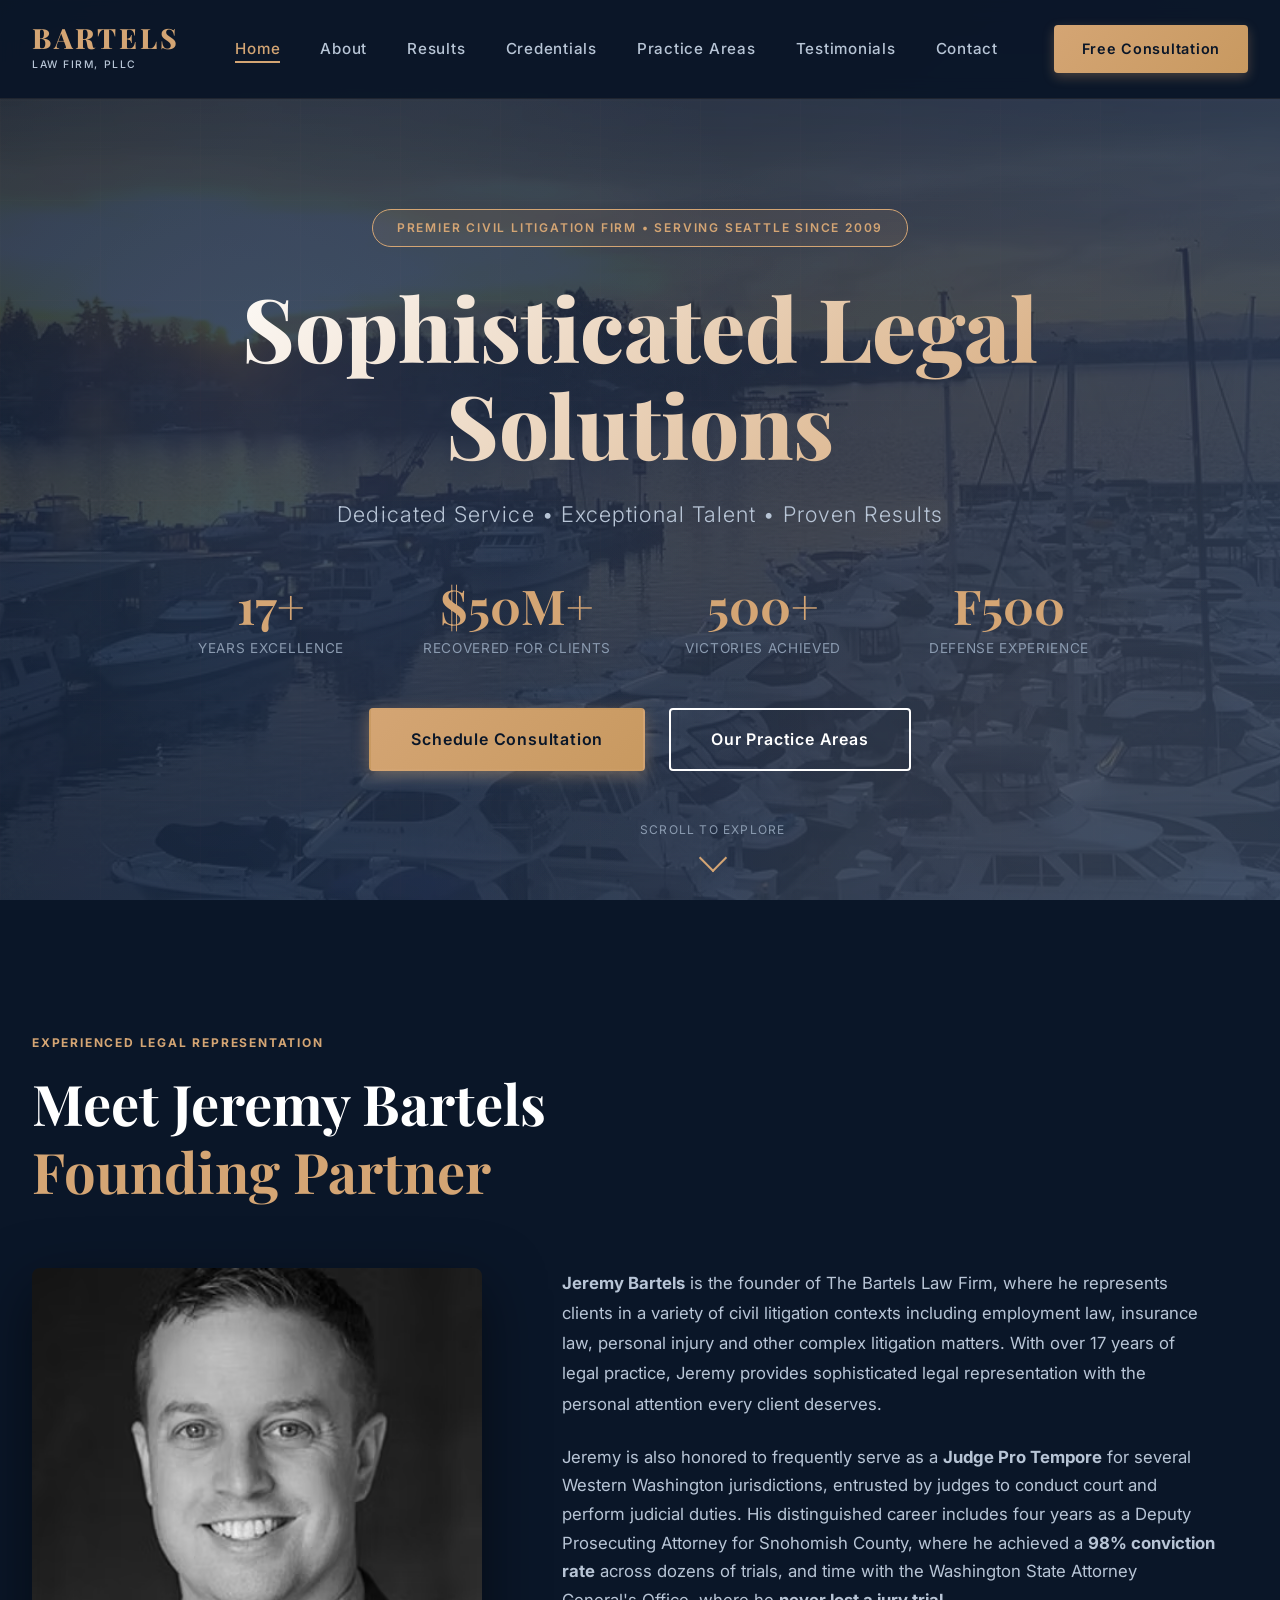
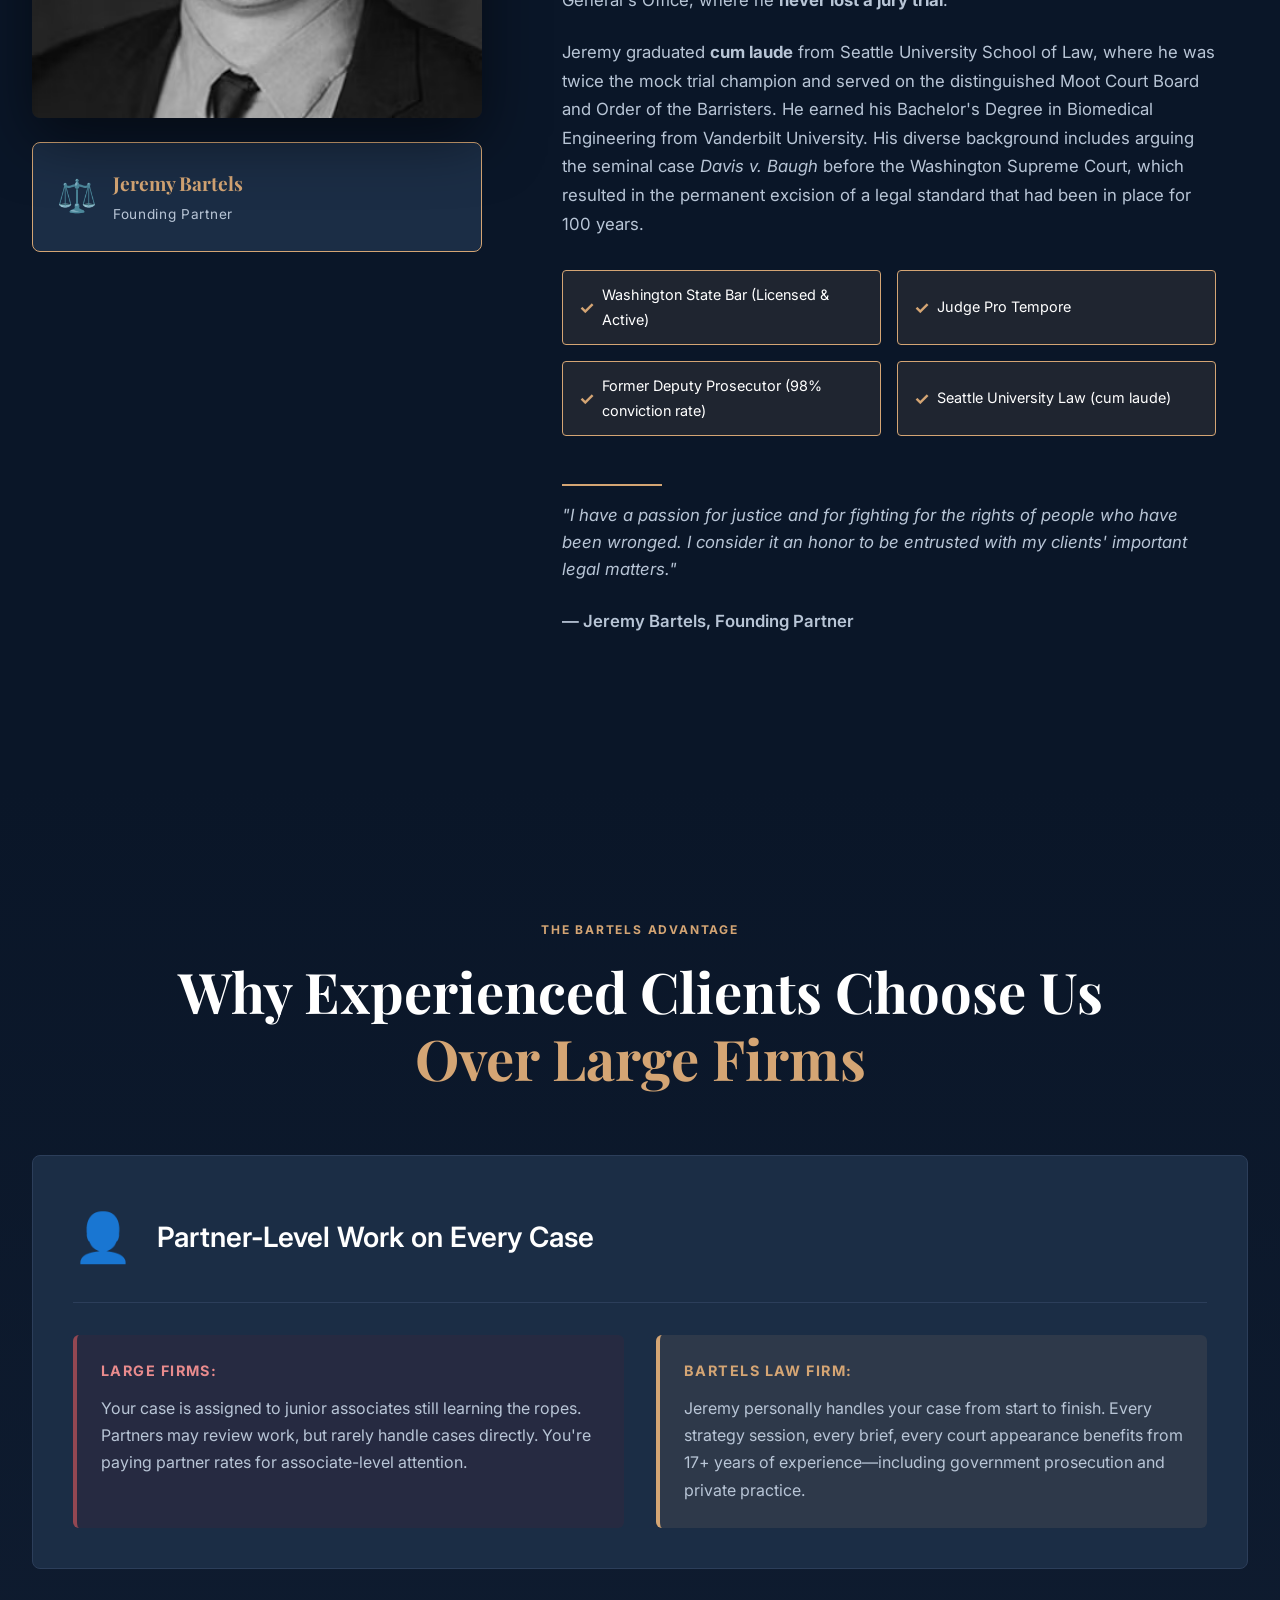
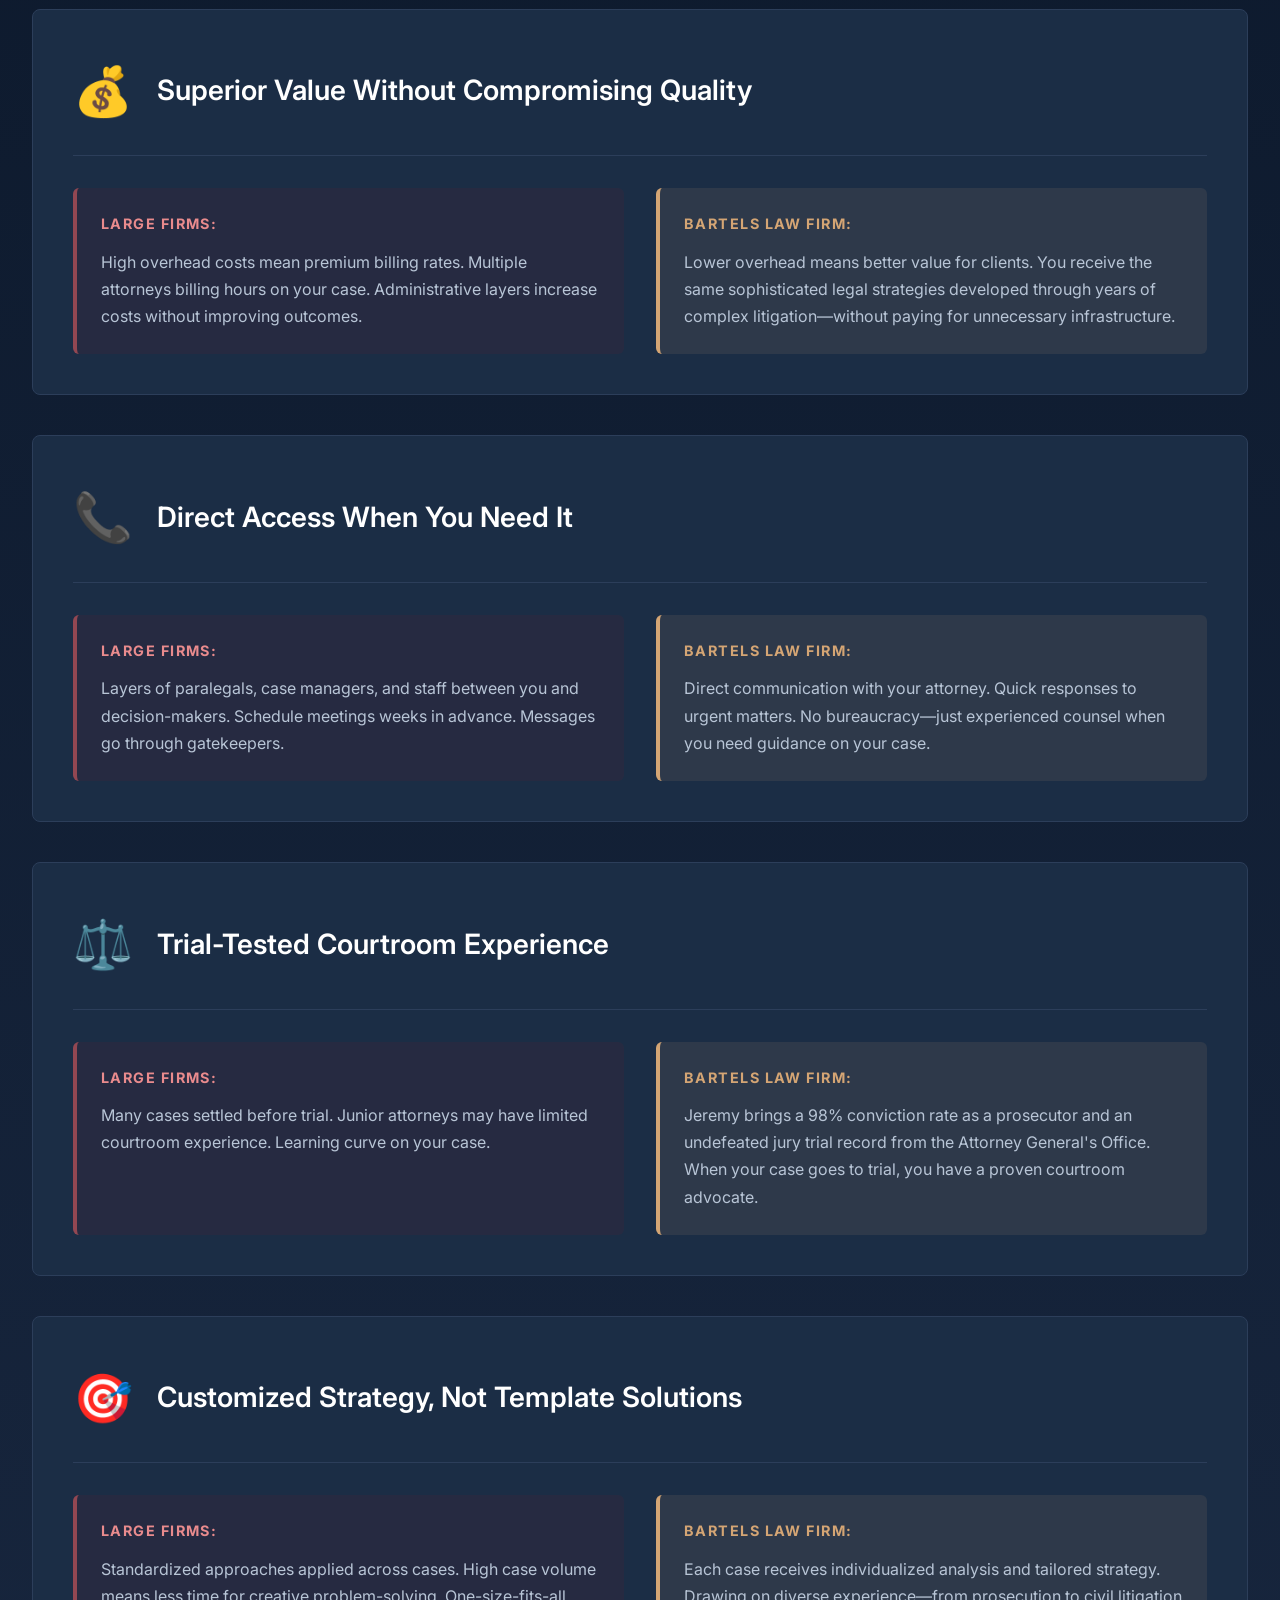
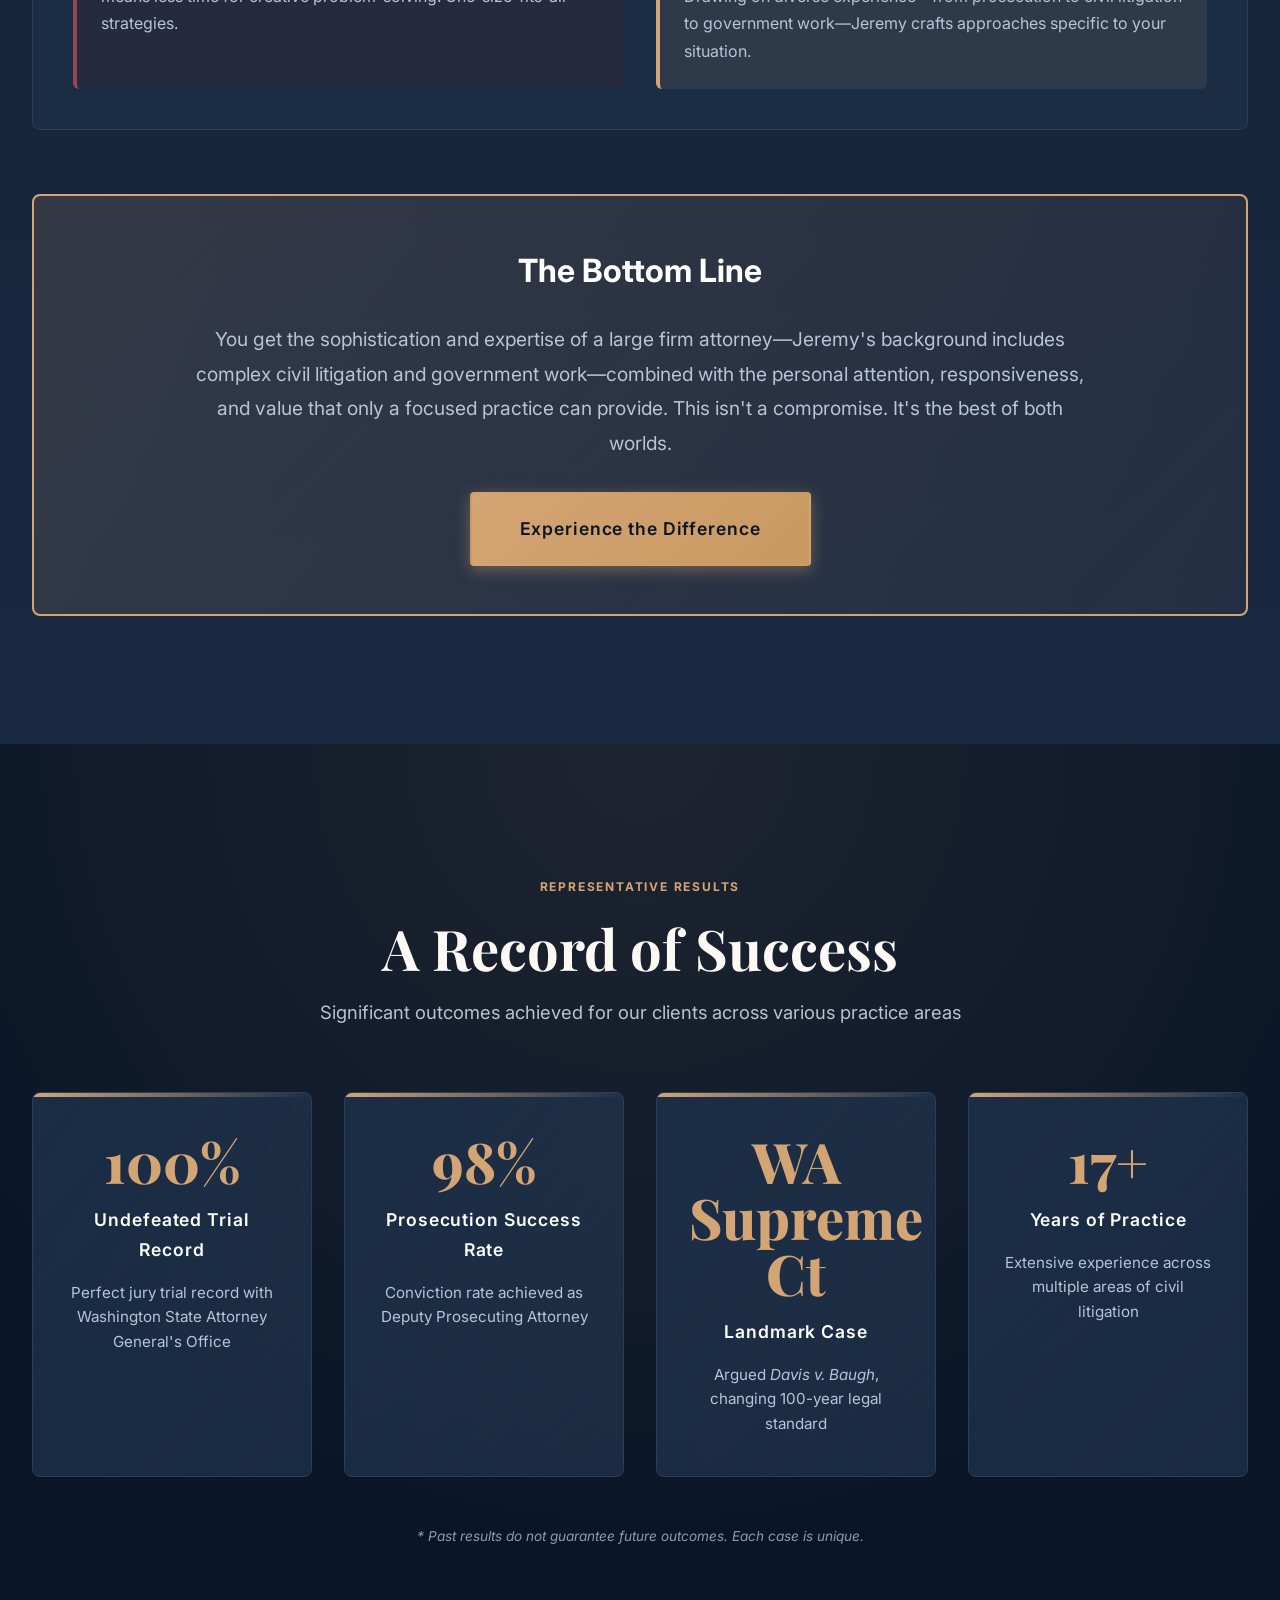
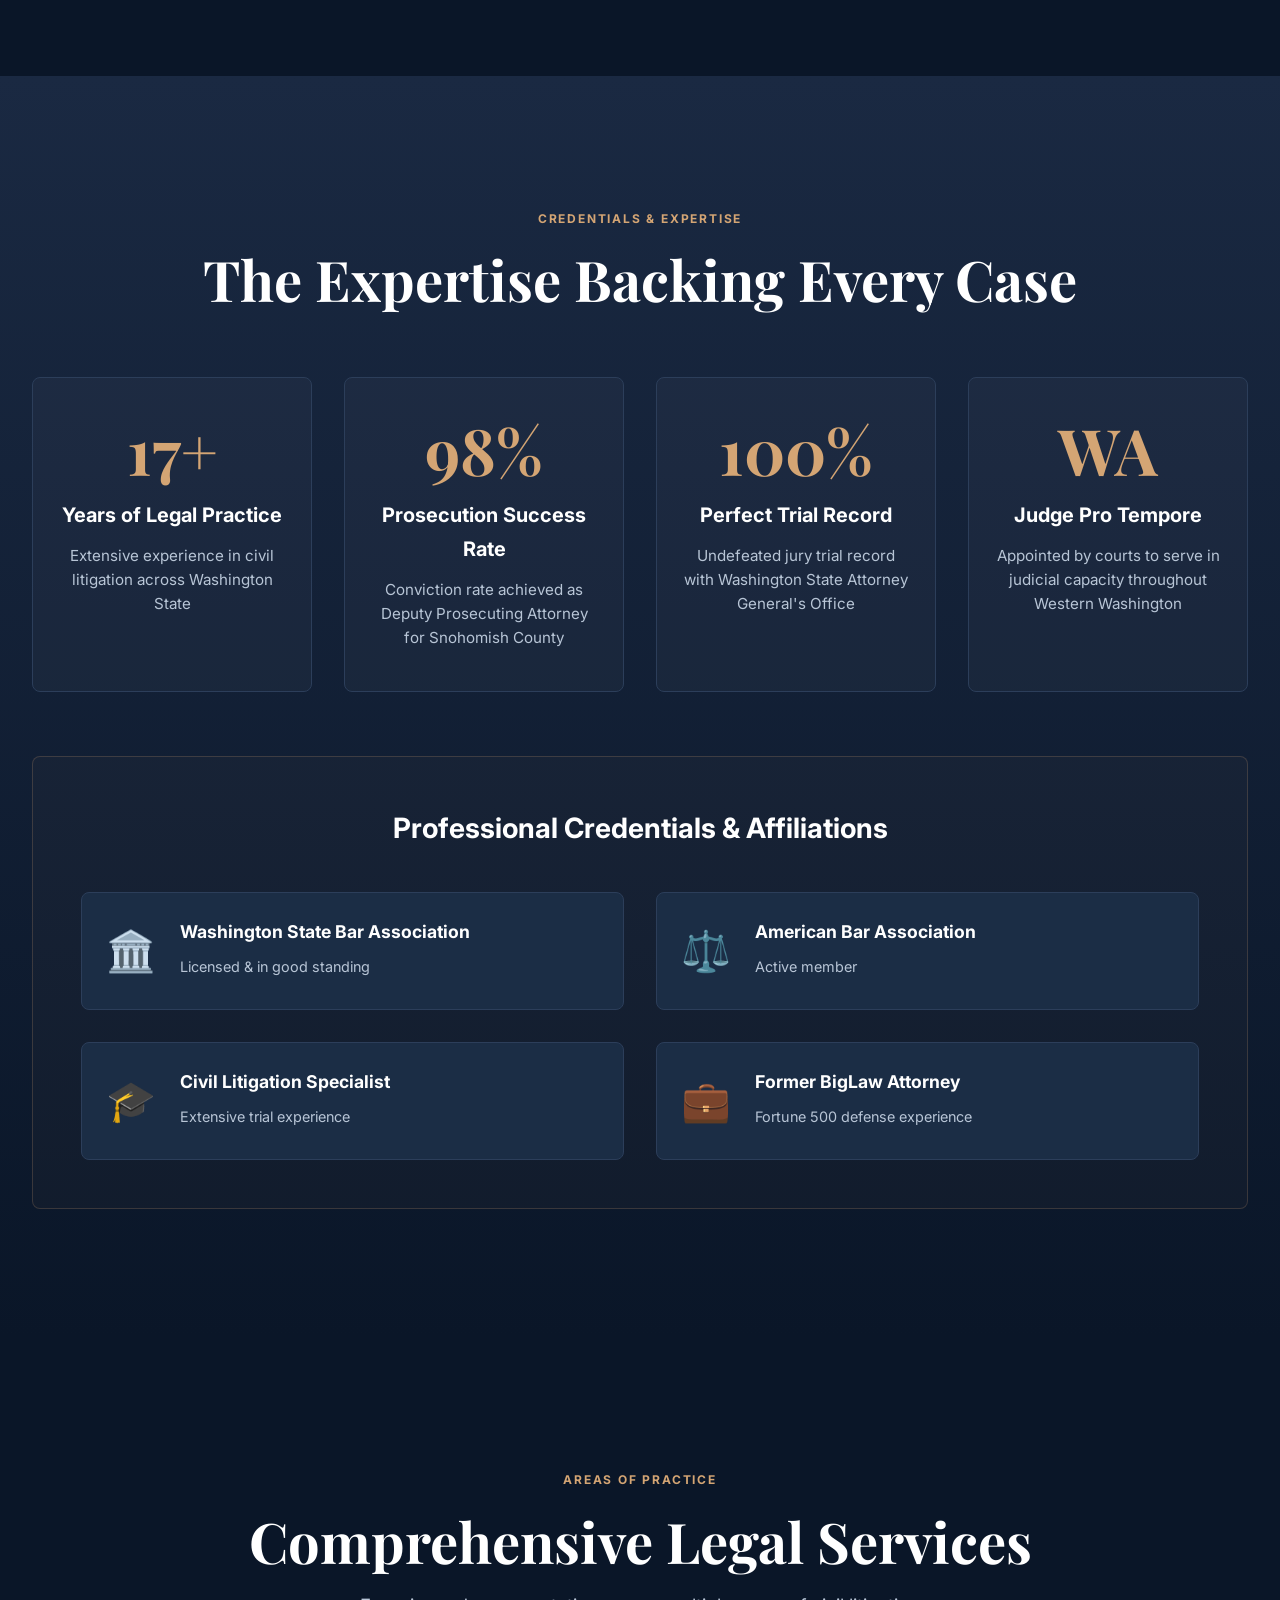
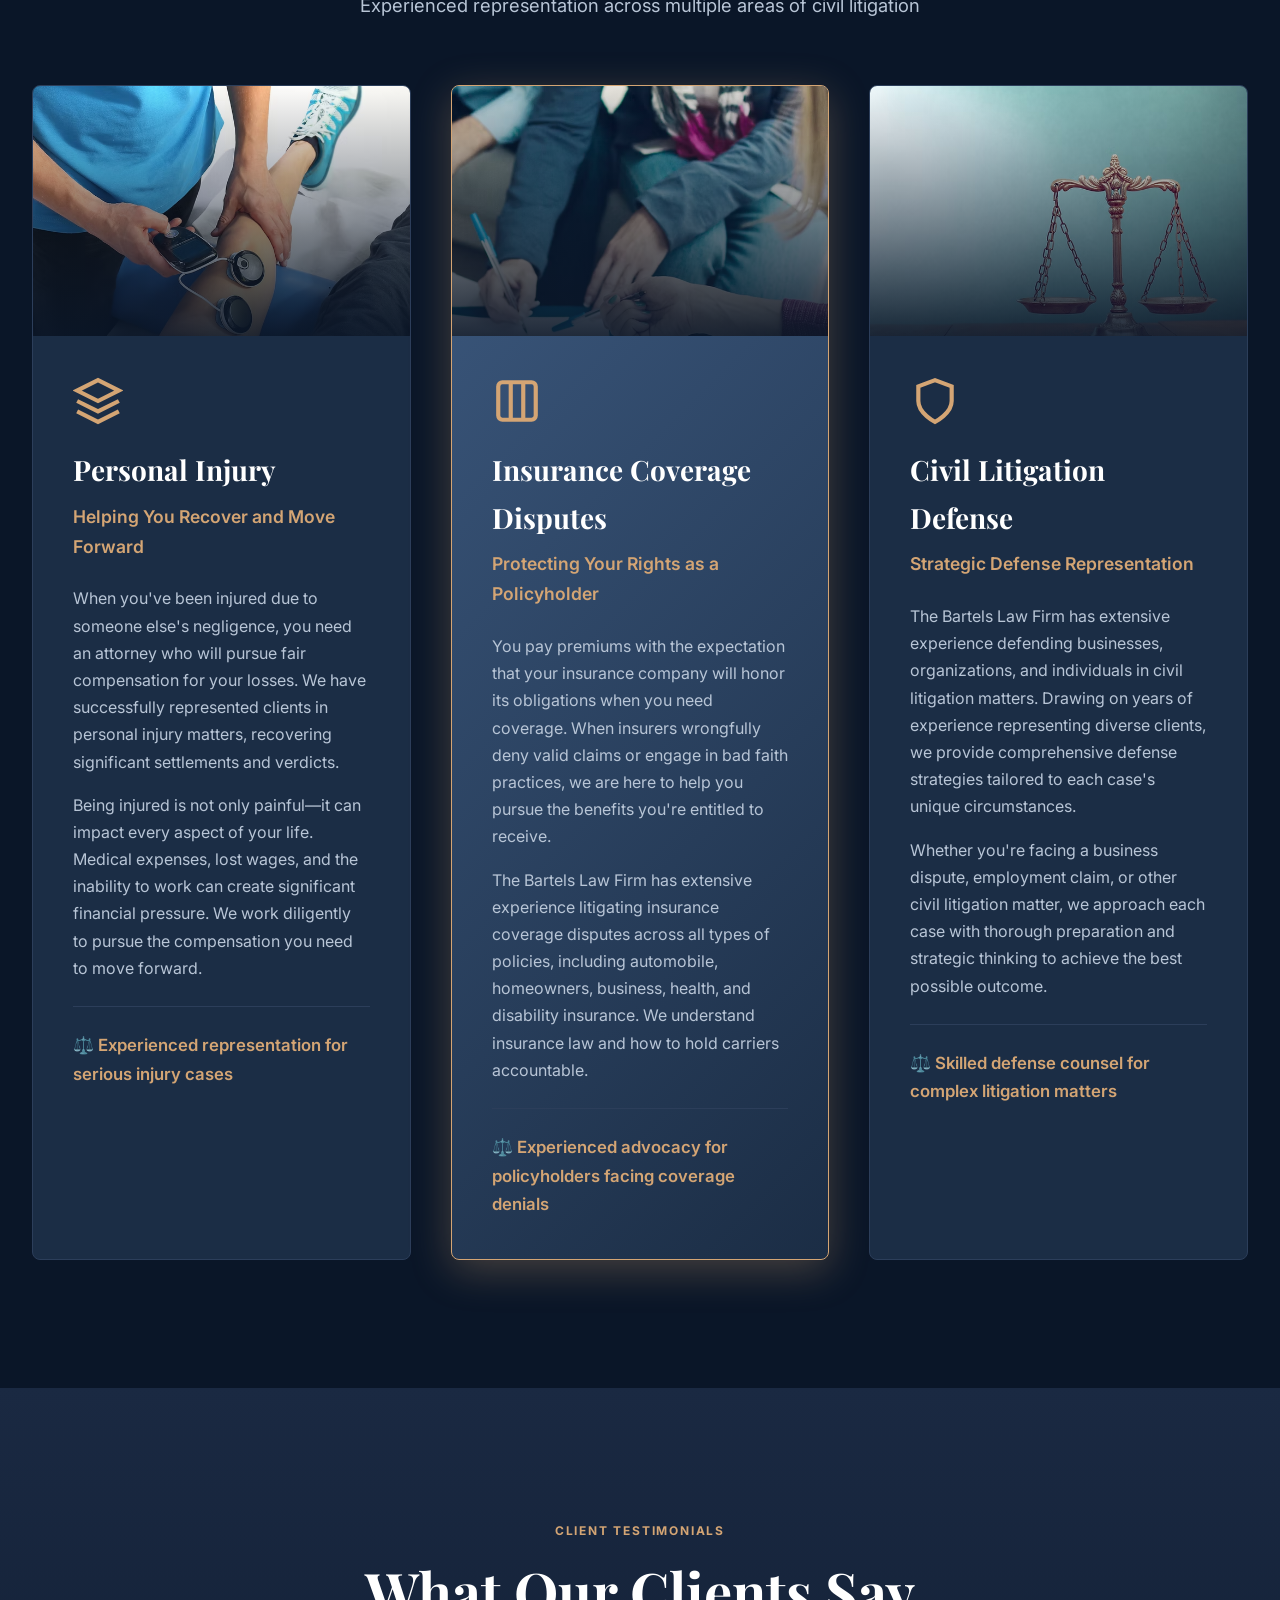
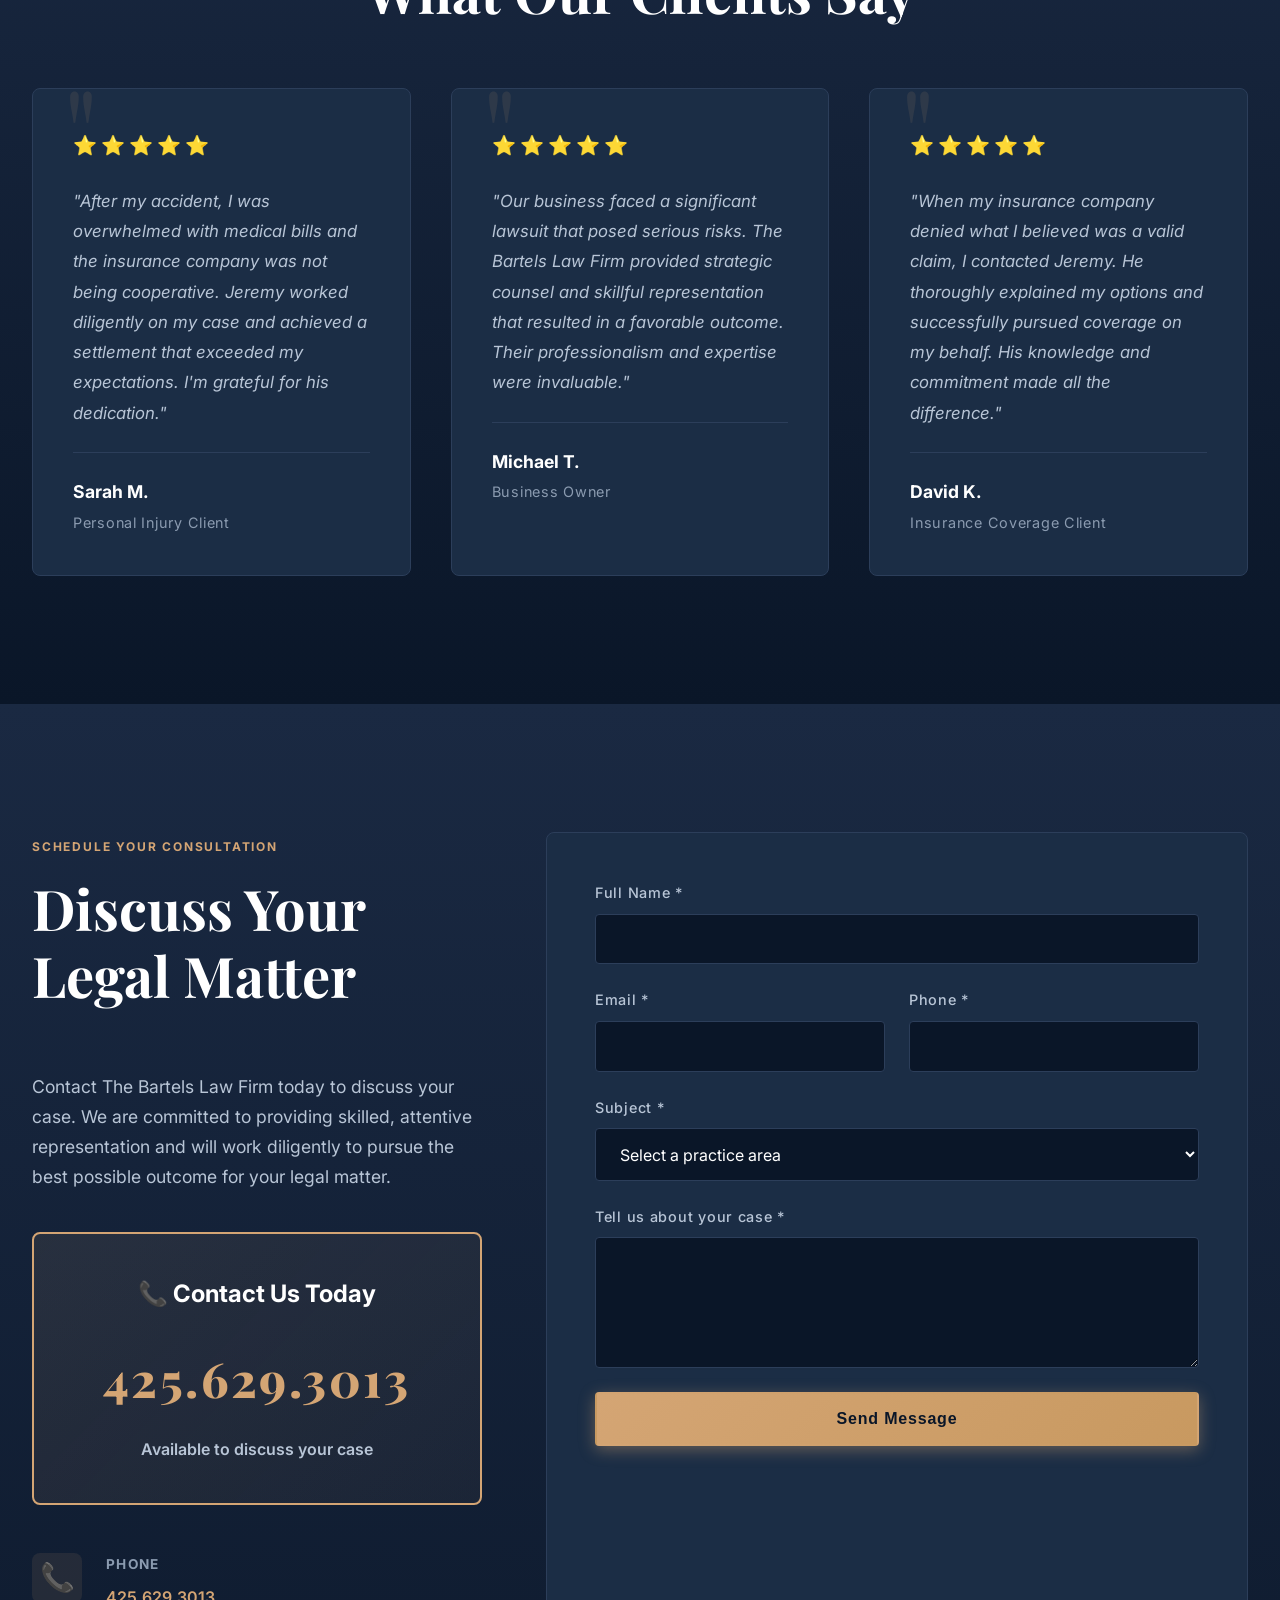
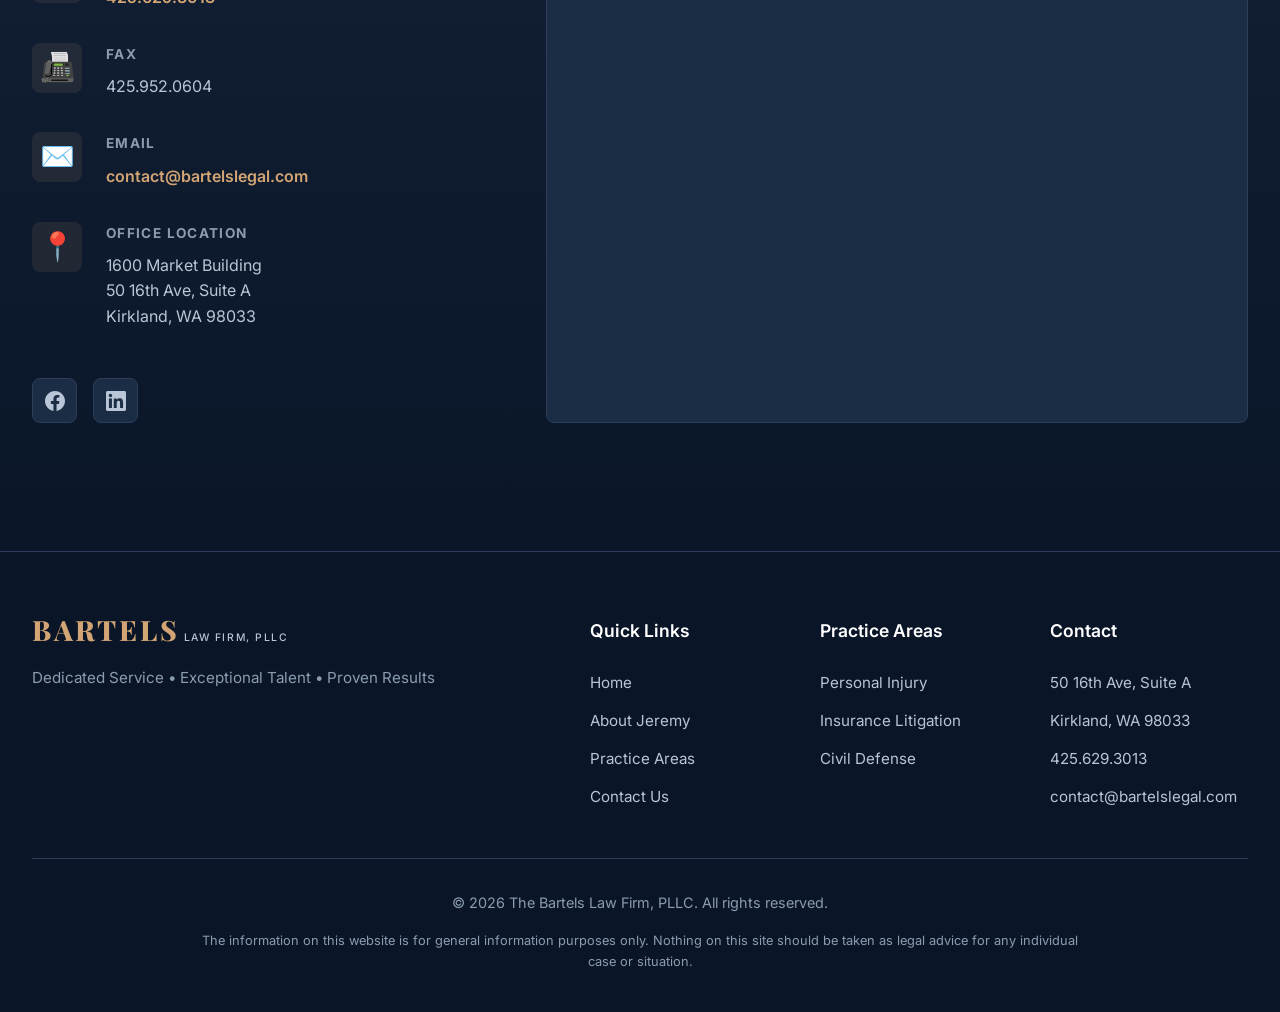
==== index.html @ 1a3b4123 "Move attorney badge below portrait - Repositioned Jeremy Bartels badge below the photo - No longer o" ====
<!DOCTYPE html>
<html lang="en">
<head>
    <meta charset="UTF-8">
    <meta name="viewport" content="width=device-width, initial-scale=1.0">
    <meta name="description" content="The Bartels Law Firm, PLLC - Dedicated Service, Exceptional Talent, Proven Results. Premier civil litigation and personal injury attorneys in Kirkland, WA.">
    <title>The Bartels Law Firm, PLLC | Expert Legal Representation in Kirkland, WA</title>
    <link rel="stylesheet" href="styles.css">
    <link rel="preconnect" href="https://fonts.googleapis.com">
    <link rel="preconnect" href="https://fonts.gstatic.com" crossorigin>
    <link href="https://fonts.googleapis.com/css2?family=Playfair+Display:wght@600;700;800&family=Inter:wght@300;400;500;600;700&display=swap" rel="stylesheet">
</head>
<body>
    <!-- Navigation -->
    <nav class="navbar" id="navbar">
        <div class="container nav-container">
            <div class="logo">
                <span class="logo-text">BARTELS</span>
                <span class="logo-subtext">LAW FIRM, PLLC</span>
            </div>
            <button class="mobile-menu-toggle" id="mobileMenuToggle">
                <span></span>
                <span></span>
                <span></span>
            </button>
            <ul class="nav-menu" id="navMenu">
                <li><a href="#home" class="nav-link">Home</a></li>
                <li><a href="#about" class="nav-link">About</a></li>
                <li><a href="#results" class="nav-link">Results</a></li>
                <li><a href="#credentials" class="nav-link">Credentials</a></li>
                <li><a href="#practice-areas" class="nav-link">Practice Areas</a></li>
                <li><a href="#testimonials" class="nav-link">Testimonials</a></li>
                <li><a href="#contact" class="nav-link">Contact</a></li>
            </ul>
            <a href="#contact" class="cta-button">Free Consultation</a>
        </div>
    </nav>

    <!-- Hero Section -->
    <section class="hero" id="home">
        <div class="hero-overlay"></div>
        <div class="hero-image"></div>
        <div class="container hero-content">
            <div class="hero-badge">PREMIER CIVIL LITIGATION FIRM • SERVING SEATTLE SINCE 2009</div>
            <h1 class="hero-title">
                Sophisticated Legal Solutions
            </h1>
            <p class="hero-subtitle">Dedicated Service • Exceptional Talent • Proven Results</p>
            <div class="hero-stats">
                <div class="stat">
                    <span class="stat-number">17+</span>
                    <span class="stat-label">Years Excellence</span>
                </div>
                <div class="stat">
                    <span class="stat-number">$50M+</span>
                    <span class="stat-label">Recovered for Clients</span>
                </div>
                <div class="stat">
                    <span class="stat-number">500+</span>
                    <span class="stat-label">Victories Achieved</span>
                </div>
                <div class="stat">
                    <span class="stat-number">F500</span>
                    <span class="stat-label">Defense Experience</span>
                </div>
            </div>
            <div class="hero-cta">
                <a href="#contact" class="btn btn-primary">Schedule Consultation</a>
                <a href="#practice-areas" class="btn btn-secondary">Our Practice Areas</a>
            </div>
        </div>
        <div class="scroll-indicator">
            <span>Scroll to explore</span>
            <div class="scroll-arrow"></div>
        </div>
    </section>

    <!-- About Section -->
    <section class="about-section" id="about">
        <div class="container">
            <div class="section-header">
                <span class="section-label">EXPERIENCED LEGAL REPRESENTATION</span>
                <h2 class="section-title">Meet Jeremy Bartels<br><span class="highlight">Founding Partner</span></h2>
            </div>
            <div class="about-grid">
                <div class="about-image-wrapper">
                    <div class="about-image">
                        <img src="images/jeremy-bartels Rocke Law Headshot.jpg.avif" alt="Attorney Jeremy Bartels" class="attorney-portrait">
                    </div>
                    <div class="image-badge">
                        <div class="badge-icon">⚖️</div>
                        <div class="badge-text">
                            <strong>Jeremy Bartels</strong>
                            <span>Founding Partner</span>
                        </div>
                    </div>
                </div>
                <div class="about-content">
                    <p class="lead-text">
                        <strong>Jeremy Bartels</strong> is the founder of The Bartels Law Firm, where he represents clients in a variety of civil litigation contexts including employment law, insurance law, personal injury and other complex litigation matters. With over 17 years of legal practice, Jeremy provides sophisticated legal representation with the personal attention every client deserves.
                    </p>
                    <p>
                        Jeremy is also honored to frequently serve as a <strong>Judge Pro Tempore</strong> for several Western Washington jurisdictions, entrusted by judges to conduct court and perform judicial duties. His distinguished career includes four years as a Deputy Prosecuting Attorney for Snohomish County, where he achieved a <strong>98% conviction rate</strong> across dozens of trials, and time with the Washington State Attorney General's Office, where he <strong>never lost a jury trial</strong>.
                    </p>
                    <p>
                        Jeremy graduated <strong>cum laude</strong> from Seattle University School of Law, where he was twice the mock trial champion and served on the distinguished Moot Court Board and Order of the Barristers. He earned his Bachelor's Degree in Biomedical Engineering from Vanderbilt University. His diverse background includes arguing the seminal case <em>Davis v. Baugh</em> before the Washington Supreme Court, which resulted in the permanent excision of a legal standard that had been in place for 100 years.
                    </p>
                    <div class="credentials-list">
                        <div class="credential-badge"><span class="check">✓</span> Washington State Bar (Licensed & Active)</div>
                        <div class="credential-badge"><span class="check">✓</span> Judge Pro Tempore</div>
                        <div class="credential-badge"><span class="check">✓</span> Former Deputy Prosecutor (98% conviction rate)</div>
                        <div class="credential-badge"><span class="check">✓</span> Seattle University Law (cum laude)</div>
                    </div>
                    <div class="about-signature">
                        <div class="signature-line"></div>
                        <p class="signature-text">"I have a passion for justice and for fighting for the rights of people who have been wronged. I consider it an honor to be entrusted with my clients' important legal matters."</p>
                        <p class="signature-name">— Jeremy Bartels, Founding Partner</p>
                    </div>
                </div>
            </div>
            
        </div>
    </section>

    <!-- Strategic Advantage Section -->
    <section class="advantage-section">
        <div class="container">
            <div class="section-header centered">
                <span class="section-label">THE BARTELS ADVANTAGE</span>
                <h2 class="section-title">Why Experienced Clients Choose Us<br><span class="highlight">Over Large Firms</span></h2>
            </div>
            
            <div class="advantage-grid">
                <div class="advantage-card">
                    <div class="advantage-header">
                        <div class="advantage-icon">👤</div>
                        <h3>Partner-Level Work on Every Case</h3>
                    </div>
                    <div class="comparison">
                        <div class="comparison-large">
                            <strong>Large Firms:</strong>
                            <p>Your case is assigned to junior associates still learning the ropes. Partners may review work, but rarely handle cases directly. You're paying partner rates for associate-level attention.</p>
                        </div>
                        <div class="comparison-bartels">
                            <strong>Bartels Law Firm:</strong>
                            <p>Jeremy personally handles your case from start to finish. Every strategy session, every brief, every court appearance benefits from 17+ years of experience—including government prosecution and private practice.</p>
                        </div>
                    </div>
                </div>

                <div class="advantage-card">
                    <div class="advantage-header">
                        <div class="advantage-icon">💰</div>
                        <h3>Superior Value Without Compromising Quality</h3>
                    </div>
                    <div class="comparison">
                        <div class="comparison-large">
                            <strong>Large Firms:</strong>
                            <p>High overhead costs mean premium billing rates. Multiple attorneys billing hours on your case. Administrative layers increase costs without improving outcomes.</p>
                        </div>
                        <div class="comparison-bartels">
                            <strong>Bartels Law Firm:</strong>
                            <p>Lower overhead means better value for clients. You receive the same sophisticated legal strategies developed through years of complex litigation—without paying for unnecessary infrastructure.</p>
                        </div>
                    </div>
                </div>

                <div class="advantage-card">
                    <div class="advantage-header">
                        <div class="advantage-icon">📞</div>
                        <h3>Direct Access When You Need It</h3>
                    </div>
                    <div class="comparison">
                        <div class="comparison-large">
                            <strong>Large Firms:</strong>
                            <p>Layers of paralegals, case managers, and staff between you and decision-makers. Schedule meetings weeks in advance. Messages go through gatekeepers.</p>
                        </div>
                        <div class="comparison-bartels">
                            <strong>Bartels Law Firm:</strong>
                            <p>Direct communication with your attorney. Quick responses to urgent matters. No bureaucracy—just experienced counsel when you need guidance on your case.</p>
                        </div>
                    </div>
                </div>

                <div class="advantage-card">
                    <div class="advantage-header">
                        <div class="advantage-icon">⚖️</div>
                        <h3>Trial-Tested Courtroom Experience</h3>
                    </div>
                    <div class="comparison">
                        <div class="comparison-large">
                            <strong>Large Firms:</strong>
                            <p>Many cases settled before trial. Junior attorneys may have limited courtroom experience. Learning curve on your case.</p>
                        </div>
                        <div class="comparison-bartels">
                            <strong>Bartels Law Firm:</strong>
                            <p>Jeremy brings a 98% conviction rate as a prosecutor and an undefeated jury trial record from the Attorney General's Office. When your case goes to trial, you have a proven courtroom advocate.</p>
                        </div>
                    </div>
                </div>

                <div class="advantage-card">
                    <div class="advantage-header">
                        <div class="advantage-icon">🎯</div>
                        <h3>Customized Strategy, Not Template Solutions</h3>
                    </div>
                    <div class="comparison">
                        <div class="comparison-large">
                            <strong>Large Firms:</strong>
                            <p>Standardized approaches applied across cases. High case volume means less time for creative problem-solving. One-size-fits-all strategies.</p>
                        </div>
                        <div class="comparison-bartels">
                            <strong>Bartels Law Firm:</strong>
                            <p>Each case receives individualized analysis and tailored strategy. Drawing on diverse experience—from prosecution to civil litigation to government work—Jeremy crafts approaches specific to your situation.</p>
                        </div>
                    </div>
                </div>
            </div>

            <div class="advantage-summary">
                <h3>The Bottom Line</h3>
                <p>You get the sophistication and expertise of a large firm attorney—Jeremy's background includes complex civil litigation and government work—combined with the personal attention, responsiveness, and value that only a focused practice can provide. This isn't a compromise. It's the best of both worlds.</p>
                <a href="#contact" class="btn btn-primary btn-large">Experience the Difference</a>
            </div>
        </div>
    </section>

    <!-- Case Results Section -->
    <section class="results-section" id="results">
        <div class="container">
            <div class="section-header centered">
                <span class="section-label">REPRESENTATIVE RESULTS</span>
                <h2 class="section-title">A Record of Success</h2>
                <p class="section-description">Significant outcomes achieved for our clients across various practice areas</p>
            </div>
            <div class="results-grid">
                <div class="result-card">
                    <div class="result-amount">100%</div>
                    <div class="result-case">Undefeated Trial Record</div>
                    <p>Perfect jury trial record with Washington State Attorney General's Office</p>
                </div>
                <div class="result-card">
                    <div class="result-amount">98%</div>
                    <div class="result-case">Prosecution Success Rate</div>
                    <p>Conviction rate achieved as Deputy Prosecuting Attorney</p>
                </div>
                <div class="result-card">
                    <div class="result-amount">WA Supreme Ct</div>
                    <div class="result-case">Landmark Case</div>
                    <p>Argued <em>Davis v. Baugh</em>, changing 100-year legal standard</p>
                </div>
                <div class="result-card">
                    <div class="result-amount">17+</div>
                    <div class="result-case">Years of Practice</div>
                    <p>Extensive experience across multiple areas of civil litigation</p>
                </div>
            </div>
            <div class="disclaimer-note">* Past results do not guarantee future outcomes. Each case is unique.</div>
        </div>
    </section>

    <!-- Credentials Section -->
    <section class="credentials-section" id="credentials">
        <div class="container">
            <div class="section-header centered">
                <span class="section-label">CREDENTIALS & EXPERTISE</span>
                <h2 class="section-title">The Expertise Backing Every Case</h2>
            </div>
            <div class="credentials-grid">
                <div class="credential-item">
                    <div class="credential-number">17+</div>
                    <h3>Years of Legal Practice</h3>
                    <p>Extensive experience in civil litigation across Washington State</p>
                </div>
                <div class="credential-item">
                    <div class="credential-number">98%</div>
                    <h3>Prosecution Success Rate</h3>
                    <p>Conviction rate achieved as Deputy Prosecuting Attorney for Snohomish County</p>
                </div>
                <div class="credential-item">
                    <div class="credential-number">100%</div>
                    <h3>Perfect Trial Record</h3>
                    <p>Undefeated jury trial record with Washington State Attorney General's Office</p>
                </div>
                <div class="credential-item">
                    <div class="credential-number">WA</div>
                    <h3>Judge Pro Tempore</h3>
                    <p>Appointed by courts to serve in judicial capacity throughout Western Washington</p>
                </div>
            </div>
            <div class="professional-memberships">
                <h3 class="membership-title">Professional Credentials & Affiliations</h3>
                <div class="membership-grid">
                    <div class="membership-item">
                        <div class="membership-icon">🏛️</div>
                        <div>
                            <h4>Washington State Bar Association</h4>
                            <p>Licensed & in good standing</p>
                        </div>
                    </div>
                    <div class="membership-item">
                        <div class="membership-icon">⚖️</div>
                        <div>
                            <h4>American Bar Association</h4>
                            <p>Active member</p>
                        </div>
                    </div>
                    <div class="membership-item">
                        <div class="membership-icon">🎓</div>
                        <div>
                            <h4>Civil Litigation Specialist</h4>
                            <p>Extensive trial experience</p>
                        </div>
                    </div>
                    <div class="membership-item">
                        <div class="membership-icon">💼</div>
                        <div>
                            <h4>Former BigLaw Attorney</h4>
                            <p>Fortune 500 defense experience</p>
                        </div>
                    </div>
                </div>
            </div>
        </div>
    </section>

    <!-- Practice Areas Section -->
    <section class="practice-areas" id="practice-areas">
        <div class="container">
            <div class="section-header centered">
                <span class="section-label">AREAS OF PRACTICE</span>
                <h2 class="section-title">Comprehensive Legal Services</h2>
                <p class="section-description">Experienced representation across multiple areas of civil litigation</p>
            </div>
            <div class="practice-grid">
                <!-- Personal Injury -->
                <div class="practice-card">
                    <div class="practice-image">
                        <img src="images/33f1ad7911124ec3a0212a4344c61b24.jpg.avif" alt="Personal Injury Law">
                        <div class="practice-overlay"></div>
                    </div>
                    <div class="practice-content">
                        <div class="practice-icon">
                            <svg viewBox="0 0 24 24" fill="none" stroke="currentColor" stroke-width="2">
                                <path d="M12 2L2 7L12 12L22 7L12 2Z"/>
                                <path d="M2 17L12 22L22 17"/>
                                <path d="M2 12L12 17L22 12"/>
                            </svg>
                        </div>
                        <h3 class="practice-title">Personal Injury</h3>
                        <p class="practice-subtitle">Helping You Recover and Move Forward</p>
                        <p class="practice-description">
                            When you've been injured due to someone else's negligence, you need an attorney who will pursue fair compensation for your losses. We have successfully represented clients in personal injury matters, recovering significant settlements and verdicts.
                        </p>
                        <p class="practice-description">
                            Being injured is not only painful—it can impact every aspect of your life. Medical expenses, lost wages, and the inability to work can create significant financial pressure. We work diligently to pursue the compensation you need to move forward.
                        </p>
                        <p class="practice-highlight">
                            ⚖️ Experienced representation for serious injury cases
                        </p>
                    </div>
                </div>

                <!-- Insurance Litigation -->
                <div class="practice-card featured">
                    <div class="featured-badge">SIGNATURE PRACTICE</div>
                    <div class="practice-image">
                        <img src="images/65e62089ce0748ebbc8092d4a21ed63b.jpg.avif" alt="Insurance Litigation">
                        <div class="practice-overlay"></div>
                    </div>
                    <div class="practice-content">
                        <div class="practice-icon">
                            <svg viewBox="0 0 24 24" fill="none" stroke="currentColor" stroke-width="2">
                                <rect x="3" y="3" width="18" height="18" rx="2"/>
                                <path d="M9 3V21"/>
                                <path d="M15 3V21"/>
                            </svg>
                        </div>
                        <h3 class="practice-title">Insurance Coverage Disputes</h3>
                        <p class="practice-subtitle">Protecting Your Rights as a Policyholder</p>
                        <p class="practice-description">
                            You pay premiums with the expectation that your insurance company will honor its obligations when you need coverage. When insurers wrongfully deny valid claims or engage in bad faith practices, we are here to help you pursue the benefits you're entitled to receive.
                        </p>
                        <p class="practice-description">
                            The Bartels Law Firm has extensive experience litigating insurance coverage disputes across all types of policies, including automobile, homeowners, business, health, and disability insurance. We understand insurance law and how to hold carriers accountable.
                        </p>
                        <p class="practice-highlight">
                            ⚖️ Experienced advocacy for policyholders facing coverage denials
                        </p>
                    </div>
                </div>

                <!-- Civil Litigation Defense -->
                <div class="practice-card">
                    <div class="practice-image">
                        <img src="images/b1da3076093b404ea90f5996c18540df.jpg.avif" alt="Civil Defense">
                        <div class="practice-overlay"></div>
                    </div>
                    <div class="practice-content">
                        <div class="practice-icon">
                            <svg viewBox="0 0 24 24" fill="none" stroke="currentColor" stroke-width="2">
                                <path d="M12 22s8-4 8-10V5l-8-3-8 3v7c0 6 8 10 8 10z"/>
                            </svg>
                        </div>
                        <h3 class="practice-title">Civil Litigation Defense</h3>
                        <p class="practice-subtitle">Strategic Defense Representation</p>
                        <p class="practice-description">
                            The Bartels Law Firm has extensive experience defending businesses, organizations, and individuals in civil litigation matters. Drawing on years of experience representing diverse clients, we provide comprehensive defense strategies tailored to each case's unique circumstances.
                        </p>
                        <p class="practice-description">
                            Whether you're facing a business dispute, employment claim, or other civil litigation matter, we approach each case with thorough preparation and strategic thinking to achieve the best possible outcome.
                        </p>
                        <p class="practice-highlight">
                            ⚖️ Skilled defense counsel for complex litigation matters
                        </p>
                    </div>
                </div>
            </div>
        </div>
    </section>

    <!-- Testimonials Section -->
    <section class="testimonials-section" id="testimonials">
        <div class="container">
            <div class="section-header centered">
                <span class="section-label">CLIENT TESTIMONIALS</span>
                <h2 class="section-title">What Our Clients Say</h2>
            </div>
            <div class="testimonials-grid">
                <div class="testimonial-card">
                    <div class="stars">⭐⭐⭐⭐⭐</div>
                    <p class="testimonial-text">
                        "After my accident, I was overwhelmed with medical bills and the insurance company was not being cooperative. Jeremy worked diligently on my case and achieved a settlement that exceeded my expectations. I'm grateful for his dedication."
                    </p>
                    <div class="testimonial-author">
                        <strong>Sarah M.</strong>
                        <span>Personal Injury Client</span>
                    </div>
                </div>
                <div class="testimonial-card">
                    <div class="stars">⭐⭐⭐⭐⭐</div>
                    <p class="testimonial-text">
                        "Our business faced a significant lawsuit that posed serious risks. The Bartels Law Firm provided strategic counsel and skillful representation that resulted in a favorable outcome. Their professionalism and expertise were invaluable."
                    </p>
                    <div class="testimonial-author">
                        <strong>Michael T.</strong>
                        <span>Business Owner</span>
                    </div>
                </div>
                <div class="testimonial-card">
                    <div class="stars">⭐⭐⭐⭐⭐</div>
                    <p class="testimonial-text">
                        "When my insurance company denied what I believed was a valid claim, I contacted Jeremy. He thoroughly explained my options and successfully pursued coverage on my behalf. His knowledge and commitment made all the difference."
                    </p>
                    <div class="testimonial-author">
                        <strong>David K.</strong>
                        <span>Insurance Coverage Client</span>
                    </div>
                </div>
            </div>
        </div>
    </section>

    <!-- Contact Section -->
    <section class="contact-section" id="contact">
        <div class="container">
            <div class="contact-grid">
                <div class="contact-info">
                    <div class="section-header">
                        <span class="section-label">SCHEDULE YOUR CONSULTATION</span>
                        <h2 class="section-title">Discuss Your Legal Matter</h2>
                    </div>
                    <p class="contact-description">
                        Contact The Bartels Law Firm today to discuss your case. We are committed to providing skilled, attentive representation and will work diligently to pursue the best possible outcome for your legal matter.
                    </p>
                    
                    <div class="contact-cta-box">
                        <h3>📞 Contact Us Today</h3>
                        <a href="tel:4256293013" class="contact-phone-large">425.629.3013</a>
                        <p class="available-text">Available to discuss your case</p>
                    </div>
                    
                    <div class="contact-details">
                        <div class="contact-item">
                            <div class="contact-icon">📞</div>
                            <div>
                                <h4>Phone</h4>
                                <a href="tel:4256293013" class="contact-link">425.629.3013</a>
                            </div>
                        </div>
                        <div class="contact-item">
                            <div class="contact-icon">📠</div>
                            <div>
                                <h4>Fax</h4>
                                <p>425.952.0604</p>
                            </div>
                        </div>
                        <div class="contact-item">
                            <div class="contact-icon">✉️</div>
                            <div>
                                <h4>Email</h4>
                                <a href="mailto:contact@bartelslegal.com" class="contact-link">contact@bartelslegal.com</a>
                            </div>
                        </div>
                        <div class="contact-item">
                            <div class="contact-icon">📍</div>
                            <div>
                                <h4>Office Location</h4>
                                <p>1600 Market Building<br>50 16th Ave, Suite A<br>Kirkland, WA 98033</p>
                            </div>
                        </div>
                    </div>

                    <div class="social-links">
                        <a href="https://www.facebook.com/pg/BartelsLegal/about" target="_blank" class="social-link" aria-label="Facebook">
                            <svg viewBox="0 0 24 24" fill="currentColor">
                                <path d="M24 12.073c0-6.627-5.373-12-12-12s-12 5.373-12 12c0 5.99 4.388 10.954 10.125 11.854v-8.385H7.078v-3.47h3.047V9.43c0-3.007 1.792-4.669 4.533-4.669 1.312 0 2.686.235 2.686.235v2.953H15.83c-1.491 0-1.956.925-1.956 1.874v2.25h3.328l-.532 3.47h-2.796v8.385C19.612 23.027 24 18.062 24 12.073z"/>
                            </svg>
                        </a>
                        <a href="https://www.linkedin.com/in/jeremy-bartels-105b7a2b" target="_blank" class="social-link" aria-label="LinkedIn">
                            <svg viewBox="0 0 24 24" fill="currentColor">
                                <path d="M20.447 20.452h-3.554v-5.569c0-1.328-.027-3.037-1.852-3.037-1.853 0-2.136 1.445-2.136 2.939v5.667H9.351V9h3.414v1.561h.046c.477-.9 1.637-1.85 3.37-1.85 3.601 0 4.267 2.37 4.267 5.455v6.286zM5.337 7.433c-1.144 0-2.063-.926-2.063-2.065 0-1.138.92-2.063 2.063-2.063 1.14 0 2.064.925 2.064 2.063 0 1.139-.925 2.065-2.064 2.065zm1.782 13.019H3.555V9h3.564v11.452zM22.225 0H1.771C.792 0 0 .774 0 1.729v20.542C0 23.227.792 24 1.771 24h20.451C23.2 24 24 23.227 24 22.271V1.729C24 .774 23.2 0 22.222 0h.003z"/>
                            </svg>
                        </a>
                    </div>
                </div>

                <div class="contact-form-wrapper">
                    <form class="contact-form" id="contactForm">
                        <div class="form-group">
                            <label for="name">Full Name *</label>
                            <input type="text" id="name" name="name" required>
                        </div>
                        <div class="form-row">
                            <div class="form-group">
                                <label for="email">Email *</label>
                                <input type="email" id="email" name="email" required>
                            </div>
                            <div class="form-group">
                                <label for="phone">Phone *</label>
                                <input type="tel" id="phone" name="phone" required>
                            </div>
                        </div>
                        <div class="form-group">
                            <label for="subject">Subject *</label>
                            <select id="subject" name="subject" required>
                                <option value="">Select a practice area</option>
                                <option value="personal-injury">Personal Injury</option>
                                <option value="insurance-litigation">Insurance Litigation</option>
                                <option value="civil-defense">Civil Litigation Defense</option>
                                <option value="other">Other Legal Matter</option>
                            </select>
                        </div>
                        <div class="form-group">
                            <label for="message">Tell us about your case *</label>
                            <textarea id="message" name="message" rows="5" required></textarea>
                        </div>
                        <button type="submit" class="btn btn-primary btn-full">Send Message</button>
                    </form>
                </div>
            </div>
        </div>
    </section>

    <!-- Footer -->
    <footer class="footer">
        <div class="container">
            <div class="footer-content">
                <div class="footer-brand">
                    <div class="footer-logo">
                        <span class="logo-text">BARTELS</span>
                        <span class="logo-subtext">LAW FIRM, PLLC</span>
                    </div>
                    <p class="footer-tagline">Dedicated Service • Exceptional Talent • Proven Results</p>
                </div>
                <div class="footer-links">
                    <div class="footer-column">
                        <h4>Quick Links</h4>
                        <ul>
                            <li><a href="#home">Home</a></li>
                            <li><a href="#about">About Jeremy</a></li>
                            <li><a href="#practice-areas">Practice Areas</a></li>
                            <li><a href="#contact">Contact Us</a></li>
                        </ul>
                    </div>
                    <div class="footer-column">
                        <h4>Practice Areas</h4>
                        <ul>
                            <li><a href="#practice-areas">Personal Injury</a></li>
                            <li><a href="#practice-areas">Insurance Litigation</a></li>
                            <li><a href="#practice-areas">Civil Defense</a></li>
                        </ul>
                    </div>
                    <div class="footer-column">
                        <h4>Contact</h4>
                        <ul>
                            <li>50 16th Ave, Suite A</li>
                            <li>Kirkland, WA 98033</li>
                            <li><a href="tel:4256293013">425.629.3013</a></li>
                            <li><a href="mailto:contact@bartelslegal.com">contact@bartelslegal.com</a></li>
                        </ul>
                    </div>
                </div>
            </div>
            <div class="footer-bottom">
                <p>&copy; 2026 The Bartels Law Firm, PLLC. All rights reserved.</p>
                <p class="disclaimer">The information on this website is for general information purposes only. Nothing on this site should be taken as legal advice for any individual case or situation.</p>
            </div>
        </div>
    </footer>

    <script src="script.js"></script>
</body>
</html>
---- styles.css ----
/* ===================================
   RESET & BASE STYLES
   =================================== */

* {
    margin: 0;
    padding: 0;
    box-sizing: border-box;
}

:root {
    /* Color Palette - Professional, Authoritative */
    --primary-dark: #0a1628;
    --primary-navy: #1a2942;
    --primary-blue: #2c3e5a;
    --accent-gold: #d4a574;
    --accent-blue: #3d5a80;
    --text-primary: #ffffff;
    --text-secondary: #b8c5d6;
    --text-muted: #8b9bb0;
    --bg-dark: #0d1b2a;
    --bg-card: #1b2d45;
    --border-color: #2c3e5a;
    
    /* Typography */
    --font-display: 'Playfair Display', serif;
    --font-body: 'Inter', sans-serif;
    
    /* Spacing */
    --section-padding: 8rem 0;
    --container-padding: 0 2rem;
    
    /* Effects */
    --shadow-sm: 0 2px 8px rgba(0, 0, 0, 0.3);
    --shadow-md: 0 4px 16px rgba(0, 0, 0, 0.4);
    --shadow-lg: 0 8px 32px rgba(0, 0, 0, 0.5);
    --transition: all 0.3s cubic-bezier(0.4, 0, 0.2, 1);
}

html {
    scroll-behavior: smooth;
    font-size: 16px;
}

body {
    font-family: var(--font-body);
    background-color: var(--bg-dark);
    color: var(--text-primary);
    line-height: 1.7;
    overflow-x: hidden;
}

.container {
    max-width: 1400px;
    margin: 0 auto;
    padding: var(--container-padding);
}

/* ===================================
   NAVIGATION
   =================================== */

.navbar {
    position: fixed;
    top: 0;
    width: 100%;
    background: rgba(10, 22, 40, 0.95);
    backdrop-filter: blur(10px);
    z-index: 1000;
    padding: 1.5rem 0;
    border-bottom: 1px solid rgba(212, 165, 116, 0.1);
    transition: var(--transition);
}

.navbar.scrolled {
    padding: 1rem 0;
    box-shadow: var(--shadow-md);
    background: rgba(10, 22, 40, 0.98);
}

.nav-container {
    display: flex;
    justify-content: space-between;
    align-items: center;
    gap: 2rem;
}

.logo {
    display: flex;
    flex-direction: column;
    gap: 0.25rem;
}

.logo-text {
    font-family: var(--font-display);
    font-size: 1.75rem;
    font-weight: 800;
    letter-spacing: 0.1em;
    color: var(--accent-gold);
    line-height: 1;
}

.logo-subtext {
    font-size: 0.65rem;
    letter-spacing: 0.15em;
    color: var(--text-secondary);
    font-weight: 500;
}

.nav-menu {
    display: flex;
    list-style: none;
    gap: 2.5rem;
    align-items: center;
}

.nav-link {
    color: var(--text-secondary);
    text-decoration: none;
    font-weight: 500;
    font-size: 0.95rem;
    letter-spacing: 0.05em;
    transition: var(--transition);
    position: relative;
}

.nav-link::after {
    content: '';
    position: absolute;
    bottom: -5px;
    left: 0;
    width: 0;
    height: 2px;
    background: var(--accent-gold);
    transition: var(--transition);
}

.nav-link:hover {
    color: var(--accent-gold);
}

.nav-link:hover::after {
    width: 100%;
}

.cta-button {
    background: linear-gradient(135deg, var(--accent-gold), #c89960);
    color: var(--primary-dark);
    padding: 0.75rem 1.75rem;
    border-radius: 4px;
    text-decoration: none;
    font-weight: 600;
    font-size: 0.9rem;
    letter-spacing: 0.05em;
    transition: var(--transition);
    box-shadow: 0 4px 12px rgba(212, 165, 116, 0.3);
}

.cta-button:hover {
    transform: translateY(-2px);
    box-shadow: 0 6px 20px rgba(212, 165, 116, 0.4);
}

.mobile-menu-toggle {
    display: none;
    flex-direction: column;
    gap: 5px;
    background: none;
    border: none;
    cursor: pointer;
}

.mobile-menu-toggle span {
    width: 25px;
    height: 2px;
    background: var(--accent-gold);
    transition: var(--transition);
}

/* ===================================
   HERO SECTION
   =================================== */

.hero {
    position: relative;
    min-height: 100vh;
    display: flex;
    align-items: center;
    justify-content: center;
    background: linear-gradient(135deg, var(--primary-dark) 0%, var(--primary-navy) 50%, var(--primary-blue) 100%);
    overflow: hidden;
    padding-top: 80px;
}

.hero-image {
    position: absolute;
    top: 0;
    left: 0;
    right: 0;
    bottom: 0;
    background: url('images/21b956_a92a6f3551d6482ba5c89672875a6d21~mv2_d_4032_3024_s_4_2.jpg.avif') center/cover;
    opacity: 0.15;
    z-index: 0;
}

.hero::before {
    content: '';
    position: absolute;
    top: 0;
    left: 0;
    right: 0;
    bottom: 0;
    background: 
        radial-gradient(circle at 20% 50%, rgba(61, 90, 128, 0.3) 0%, transparent 50%),
        radial-gradient(circle at 80% 80%, rgba(212, 165, 116, 0.1) 0%, transparent 50%);
    pointer-events: none;
}

.hero-overlay {
    position: absolute;
    top: 0;
    left: 0;
    right: 0;
    bottom: 0;
    background: url('data:image/svg+xml,<svg width="100" height="100" xmlns="http://www.w3.org/2000/svg"><defs><pattern id="grid" width="100" height="100" patternUnits="userSpaceOnUse"><path d="M 100 0 L 0 0 0 100" fill="none" stroke="rgba(212,165,116,0.05)" stroke-width="1"/></pattern></defs><rect width="100" height="100" fill="url(%23grid)" /></svg>');
    opacity: 0.5;
}

.hero-content {
    position: relative;
    z-index: 2;
    text-align: center;
    max-width: 1000px;
}

.hero-badge {
    display: inline-block;
    padding: 0.5rem 1.5rem;
    background: rgba(212, 165, 116, 0.1);
    border: 1px solid var(--accent-gold);
    border-radius: 50px;
    color: var(--accent-gold);
    font-size: 0.75rem;
    font-weight: 600;
    letter-spacing: 0.15em;
    margin-bottom: 2rem;
    animation: fadeInDown 1s ease-out;
}

.hero-title {
    font-family: var(--font-display);
    font-size: clamp(2.5rem, 8vw, 5.5rem);
    font-weight: 800;
    line-height: 1.1;
    margin-bottom: 1.5rem;
    background: linear-gradient(135deg, #ffffff 0%, var(--accent-gold) 100%);
    -webkit-background-clip: text;
    -webkit-text-fill-color: transparent;
    background-clip: text;
    animation: fadeInUp 1s ease-out 0.2s both;
}

.hero-subtitle {
    font-size: 1.35rem;
    color: var(--text-secondary);
    margin-bottom: 3rem;
    font-weight: 300;
    letter-spacing: 0.05em;
    animation: fadeInUp 1s ease-out 0.4s both;
}

.hero-stats {
    display: grid;
    grid-template-columns: repeat(4, 1fr);
    gap: 3rem;
    margin-bottom: 3rem;
    animation: fadeInUp 1s ease-out 0.6s both;
    max-width: 1000px;
    margin-left: auto;
    margin-right: auto;
}

.stat {
    display: flex;
    flex-direction: column;
    align-items: center;
    gap: 0.5rem;
}

.stat-number {
    font-family: var(--font-display);
    font-size: 3rem;
    font-weight: 700;
    color: var(--accent-gold);
    line-height: 1;
}

.stat-label {
    font-size: 0.85rem;
    color: var(--text-muted);
    letter-spacing: 0.05em;
    text-transform: uppercase;
}

.hero-cta {
    display: flex;
    gap: 1.5rem;
    justify-content: center;
    flex-wrap: wrap;
    animation: fadeInUp 1s ease-out 0.8s both;
}

.btn {
    padding: 1rem 2.5rem;
    border-radius: 4px;
    text-decoration: none;
    font-weight: 600;
    font-size: 1rem;
    letter-spacing: 0.05em;
    transition: var(--transition);
    display: inline-block;
    border: 2px solid transparent;
}

.btn-primary {
    background: linear-gradient(135deg, var(--accent-gold), #c89960);
    color: var(--primary-dark);
    box-shadow: 0 4px 16px rgba(212, 165, 116, 0.4);
}

.btn-primary:hover {
    transform: translateY(-3px);
    box-shadow: 0 6px 24px rgba(212, 165, 116, 0.5);
}

.btn-secondary {
    background: transparent;
    color: var(--text-primary);
    border-color: var(--text-primary);
}

.btn-secondary:hover {
    background: rgba(255, 255, 255, 0.1);
    transform: translateY(-3px);
}

.btn-full {
    width: 100%;
}

.scroll-indicator {
    position: absolute;
    bottom: 2rem;
    left: 50%;
    transform: translateX(-50%);
    text-align: center;
    animation: fadeInUp 1s ease-out 1s both;
}

.scroll-indicator span {
    display: block;
    font-size: 0.75rem;
    color: var(--text-muted);
    letter-spacing: 0.1em;
    margin-bottom: 0.5rem;
    text-transform: uppercase;
}

.scroll-arrow {
    width: 20px;
    height: 20px;
    border-right: 2px solid var(--accent-gold);
    border-bottom: 2px solid var(--accent-gold);
    transform: rotate(45deg);
    margin: 0 auto;
    animation: bounce 2s infinite;
}

/* ===================================
   SECTION HEADERS
   =================================== */

.section-header {
    margin-bottom: 4rem;
}

.section-header.centered {
    text-align: center;
}

.section-label {
    display: inline-block;
    font-size: 0.75rem;
    font-weight: 700;
    letter-spacing: 0.15em;
    color: var(--accent-gold);
    margin-bottom: 1rem;
    text-transform: uppercase;
}

.section-title {
    font-family: var(--font-display);
    font-size: clamp(2rem, 5vw, 3.5rem);
    font-weight: 700;
    line-height: 1.2;
    color: var(--text-primary);
    margin-bottom: 1rem;
}

.section-title .highlight {
    color: var(--accent-gold);
}

.section-description {
    font-size: 1.15rem;
    color: var(--text-secondary);
    max-width: 700px;
    margin: 0 auto;
}

/* ===================================
   ABOUT SECTION
   =================================== */

.about-section {
    padding: var(--section-padding);
    background: var(--primary-dark);
}

.about-grid {
    display: grid;
    grid-template-columns: 450px 1fr;
    gap: 5rem;
    align-items: start;
}

.about-image-wrapper {
    display: flex;
    flex-direction: column;
    gap: 1.5rem;
}

.about-image {
    position: relative;
    border-radius: 8px;
    overflow: hidden;
    box-shadow: 0 20px 60px rgba(0, 0, 0, 0.5);
}

.attorney-portrait {
    width: 100%;
    height: auto;
    display: block;
    filter: grayscale(20%);
    transition: var(--transition);
}

.about-image:hover .attorney-portrait {
    transform: scale(1.05);
    filter: grayscale(0%);
}

.image-badge {
    background: var(--bg-card);
    padding: 1.5rem;
    border-radius: 8px;
    border: 1px solid var(--accent-gold);
    display: flex;
    align-items: center;
    gap: 1rem;
}

.badge-icon {
    font-size: 2rem;
    flex-shrink: 0;
}

.badge-text {
    display: flex;
    flex-direction: column;
    gap: 0.25rem;
}

.badge-text strong {
    font-size: 1.2rem;
    color: var(--accent-gold);
    font-family: var(--font-display);
}

.badge-text span {
    font-size: 0.85rem;
    color: var(--text-secondary);
    letter-spacing: 0.05em;
}

.about-content {
    padding-right: 2rem;
}

.lead-text {
    font-size: 1.25rem;
    line-height: 1.8;
    color: var(--text-primary);
    margin-bottom: 1.5rem;
    font-weight: 400;
}

.about-content p {
    color: var(--text-secondary);
    margin-bottom: 1.5rem;
    font-size: 1.05rem;
}

.credentials-list {
    display: grid;
    grid-template-columns: repeat(2, 1fr);
    gap: 1rem;
    margin: 2rem 0;
}

.credential-badge {
    background: rgba(212, 165, 116, 0.1);
    border: 1px solid var(--accent-gold);
    padding: 0.75rem 1rem;
    border-radius: 4px;
    font-size: 0.9rem;
    color: var(--text-primary);
    display: flex;
    align-items: center;
    gap: 0.5rem;
}

.credential-badge .check {
    color: var(--accent-gold);
    font-weight: bold;
    font-size: 1.1rem;
}

.about-signature {
    margin-top: 3rem;
}

.signature-line {
    width: 100px;
    height: 2px;
    background: var(--accent-gold);
    margin-bottom: 1rem;
}

.signature-text {
    font-style: italic;
    color: var(--text-primary);
    font-size: 1.15rem;
    line-height: 1.6;
    margin-bottom: 0.5rem;
}

.signature-name {
    color: var(--accent-gold);
    font-size: 0.95rem;
    font-weight: 600;
}

.trust-indicators {
    margin-top: 4rem;
}

.about-features {
    display: grid;
    grid-template-columns: repeat(2, 1fr);
    gap: 1.5rem;
}

.feature-card {
    background: var(--bg-card);
    padding: 2rem;
    border-radius: 8px;
    border-left: 4px solid var(--accent-gold);
    transition: var(--transition);
    border: 1px solid var(--border-color);
}

.feature-card:hover {
    transform: translateY(-5px);
    box-shadow: var(--shadow-lg);
    border-color: var(--accent-gold);
}

.feature-icon {
    font-size: 2.5rem;
    margin-bottom: 1rem;
}

.feature-card h3 {
    font-size: 1.35rem;
    margin-bottom: 0.75rem;
    color: var(--text-primary);
}

.feature-card p {
    color: var(--text-secondary);
    line-height: 1.6;
}

/* ===================================
   STRATEGIC ADVANTAGE SECTION
   =================================== */

.advantage-section {
    padding: var(--section-padding);
    background: linear-gradient(180deg, var(--primary-dark) 0%, var(--primary-navy) 100%);
    position: relative;
}

.advantage-grid {
    display: grid;
    gap: 2.5rem;
    margin-bottom: 4rem;
}

.advantage-card {
    background: var(--bg-card);
    border-radius: 8px;
    border: 1px solid var(--border-color);
    padding: 2.5rem;
    transition: var(--transition);
}

.advantage-card:hover {
    border-color: var(--accent-gold);
    box-shadow: var(--shadow-lg);
}

.advantage-header {
    display: flex;
    align-items: center;
    gap: 1.5rem;
    margin-bottom: 2rem;
    padding-bottom: 1.5rem;
    border-bottom: 1px solid var(--border-color);
}

.advantage-icon {
    font-size: 3rem;
    flex-shrink: 0;
}

.advantage-header h3 {
    font-size: 1.75rem;
    color: var(--text-primary);
    font-weight: 600;
    line-height: 1.3;
}

.comparison {
    display: grid;
    grid-template-columns: 1fr 1fr;
    gap: 2rem;
}

.comparison-large,
.comparison-bartels {
    padding: 1.5rem;
    border-radius: 6px;
}

.comparison-large {
    background: rgba(255, 0, 0, 0.05);
    border-left: 4px solid rgba(255, 100, 100, 0.5);
}

.comparison-bartels {
    background: rgba(212, 165, 116, 0.1);
    border-left: 4px solid var(--accent-gold);
}

.comparison strong {
    display: block;
    font-size: 0.9rem;
    text-transform: uppercase;
    letter-spacing: 0.1em;
    margin-bottom: 0.75rem;
    color: var(--text-primary);
}

.comparison-large strong {
    color: rgba(255, 150, 150, 0.9);
}

.comparison-bartels strong {
    color: var(--accent-gold);
}

.comparison p {
    color: var(--text-secondary);
    font-size: 1rem;
    line-height: 1.7;
    margin: 0;
}

.advantage-summary {
    background: linear-gradient(135deg, rgba(212, 165, 116, 0.15), rgba(212, 165, 116, 0.05));
    border: 2px solid var(--accent-gold);
    border-radius: 8px;
    padding: 3rem;
    text-align: center;
}

.advantage-summary h3 {
    font-size: 2rem;
    color: var(--text-primary);
    margin-bottom: 1.5rem;
    font-weight: 700;
}

.advantage-summary p {
    font-size: 1.2rem;
    color: var(--text-secondary);
    line-height: 1.8;
    max-width: 900px;
    margin: 0 auto 2rem;
}

.btn-large {
    padding: 1.25rem 3rem;
    font-size: 1.1rem;
}

/* Responsive Design */
@media (max-width: 992px) {
    .comparison {
        grid-template-columns: 1fr;
        gap: 1.5rem;
    }
    
    .advantage-card {
        padding: 2rem;
    }
}

@media (max-width: 768px) {
    .advantage-header {
        flex-direction: column;
        text-align: center;
    }
    
    .advantage-header h3 {
        font-size: 1.5rem;
    }
    
    .advantage-summary {
        padding: 2rem 1.5rem;
    }
    
    .advantage-summary h3 {
        font-size: 1.5rem;
    }
    
    .advantage-summary p {
        font-size: 1rem;
    }
}

/* ===================================
   RESULTS SECTION
   =================================== */

.results-section {
    padding: var(--section-padding);
    background: var(--primary-dark);
    position: relative;
    overflow: hidden;
}

.results-section::before {
    content: '';
    position: absolute;
    top: 0;
    left: 0;
    right: 0;
    bottom: 0;
    background: radial-gradient(circle at 50% 0%, rgba(212, 165, 116, 0.1) 0%, transparent 70%);
    pointer-events: none;
}

.results-grid {
    display: grid;
    grid-template-columns: repeat(4, 1fr);
    gap: 2rem;
    margin-bottom: 2rem;
}

.result-card {
    background: linear-gradient(135deg, var(--bg-card) 0%, rgba(61, 90, 128, 0.3) 100%);
    padding: 2.5rem 2rem;
    border-radius: 8px;
    border: 1px solid var(--border-color);
    text-align: center;
    transition: var(--transition);
    position: relative;
    overflow: hidden;
}

.result-card::before {
    content: '';
    position: absolute;
    top: 0;
    left: 0;
    right: 0;
    height: 4px;
    background: linear-gradient(90deg, var(--accent-gold), transparent);
}

.result-card:hover {
    transform: translateY(-10px) scale(1.02);
    box-shadow: 0 20px 40px rgba(212, 165, 116, 0.2);
    border-color: var(--accent-gold);
}

.result-amount {
    font-family: var(--font-display);
    font-size: 3.5rem;
    font-weight: 800;
    color: var(--accent-gold);
    line-height: 1;
    margin-bottom: 1rem;
}

.result-case {
    font-size: 1.1rem;
    font-weight: 600;
    color: var(--text-primary);
    margin-bottom: 1rem;
    letter-spacing: 0.05em;
}

.result-card p {
    color: var(--text-secondary);
    font-size: 0.95rem;
    line-height: 1.6;
}

.disclaimer-note {
    text-align: center;
    color: var(--text-muted);
    font-size: 0.85rem;
    font-style: italic;
    margin-top: 3rem;
}

/* ===================================
   CREDENTIALS SECTION
   =================================== */

.credentials-section {
    padding: var(--section-padding);
    background: linear-gradient(180deg, var(--primary-navy) 0%, var(--primary-dark) 100%);
}

.credentials-grid {
    display: grid;
    grid-template-columns: repeat(4, 1fr);
    gap: 2rem;
    margin-bottom: 4rem;
}

.credential-item {
    text-align: center;
    padding: 2.5rem 1.5rem;
    background: rgba(255, 255, 255, 0.03);
    border: 1px solid var(--border-color);
    border-radius: 8px;
    transition: var(--transition);
}

.credential-item:hover {
    transform: translateY(-10px);
    background: rgba(212, 165, 116, 0.05);
    border-color: var(--accent-gold);
    box-shadow: var(--shadow-lg);
}

.credential-number {
    font-family: var(--font-display);
    font-size: 4rem;
    font-weight: 700;
    color: var(--accent-gold);
    line-height: 1;
    margin-bottom: 1rem;
}

.credential-item h3 {
    font-size: 1.25rem;
    margin-bottom: 0.75rem;
    color: var(--text-primary);
}

.credential-item p {
    color: var(--text-secondary);
    font-size: 0.95rem;
    line-height: 1.6;
}

.professional-memberships {
    text-align: left;
    padding: 3rem;
    background: rgba(212, 165, 116, 0.03);
    border-radius: 8px;
    border: 1px solid rgba(212, 165, 116, 0.2);
}

.membership-title {
    font-size: 1.75rem;
    margin-bottom: 2.5rem;
    color: var(--text-primary);
    text-align: center;
}

.membership-grid {
    display: grid;
    grid-template-columns: repeat(2, 1fr);
    gap: 2rem;
}

.membership-item {
    display: flex;
    align-items: flex-start;
    gap: 1.5rem;
    padding: 1.5rem;
    background: var(--bg-card);
    border-radius: 8px;
    border: 1px solid var(--border-color);
    transition: var(--transition);
}

.membership-item:hover {
    transform: translateX(10px);
    border-color: var(--accent-gold);
}

.membership-icon {
    font-size: 2.5rem;
    flex-shrink: 0;
}

.membership-item h4 {
    color: var(--text-primary);
    font-size: 1.1rem;
    margin-bottom: 0.5rem;
}

.membership-item p {
    color: var(--text-secondary);
    font-size: 0.9rem;
}

/* ===================================
   PRACTICE AREAS SECTION
   =================================== */

.practice-areas {
    padding: var(--section-padding);
    background: var(--primary-dark);
}

.practice-grid {
    display: grid;
    grid-template-columns: repeat(3, 1fr);
    gap: 2.5rem;
}

.practice-card {
    background: var(--bg-card);
    border-radius: 8px;
    border: 1px solid var(--border-color);
    transition: var(--transition);
    position: relative;
    overflow: hidden;
    display: flex;
    flex-direction: column;
}

.practice-image {
    position: relative;
    height: 250px;
    overflow: hidden;
}

.practice-image img {
    width: 100%;
    height: 100%;
    object-fit: cover;
    transition: var(--transition);
}

.practice-overlay {
    position: absolute;
    top: 0;
    left: 0;
    right: 0;
    bottom: 0;
    background: linear-gradient(180deg, transparent 0%, rgba(10, 22, 40, 0.9) 100%);
}

.practice-card:hover .practice-image img {
    transform: scale(1.1);
}

.practice-content {
    padding: 2.5rem;
    flex: 1;
}

.practice-card::before {
    content: '';
    position: absolute;
    top: 0;
    left: 0;
    width: 100%;
    height: 4px;
    background: linear-gradient(90deg, var(--accent-gold), transparent);
    transform: scaleX(0);
    transition: var(--transition);
    transform-origin: left;
}

.practice-card:hover::before {
    transform: scaleX(1);
}

.practice-card:hover {
    transform: translateY(-10px);
    box-shadow: var(--shadow-lg);
    border-color: var(--accent-gold);
}

.practice-card.featured {
    background: linear-gradient(135deg, var(--accent-blue) 0%, var(--bg-card) 100%);
    border-color: var(--accent-gold);
    box-shadow: 0 10px 40px rgba(212, 165, 116, 0.3);
}

.featured-badge {
    position: absolute;
    top: 1.5rem;
    right: 1.5rem;
    background: var(--accent-gold);
    color: var(--primary-dark);
    padding: 0.35rem 1rem;
    border-radius: 50px;
    font-size: 0.7rem;
    font-weight: 700;
    letter-spacing: 0.1em;
}

.practice-icon {
    width: 50px;
    height: 50px;
    margin-bottom: 1.25rem;
    color: var(--accent-gold);
}

.practice-icon svg {
    width: 100%;
    height: 100%;
}

.practice-title {
    font-family: var(--font-display);
    font-size: 1.75rem;
    margin-bottom: 0.5rem;
    color: var(--text-primary);
}

.practice-subtitle {
    font-size: 1.1rem;
    color: var(--accent-gold);
    margin-bottom: 1.5rem;
    font-weight: 600;
}

.practice-description {
    color: var(--text-secondary);
    margin-bottom: 1rem;
    line-height: 1.7;
}

.practice-highlight {
    color: var(--accent-gold);
    font-weight: 600;
    margin-top: 1.5rem;
    padding-top: 1.5rem;
    border-top: 1px solid var(--border-color);
    font-size: 1.05rem;
}

/* ===================================
   TESTIMONIALS SECTION
   =================================== */

.testimonials-section {
    padding: var(--section-padding);
    background: linear-gradient(180deg, var(--primary-navy) 0%, var(--primary-dark) 100%);
    position: relative;
}

.testimonials-grid {
    display: grid;
    grid-template-columns: repeat(3, 1fr);
    gap: 2.5rem;
}

.testimonial-card {
    background: var(--bg-card);
    padding: 2.5rem;
    border-radius: 8px;
    border: 1px solid var(--border-color);
    position: relative;
    transition: var(--transition);
}

.testimonial-card::before {
    content: '"';
    position: absolute;
    top: -20px;
    left: 30px;
    font-size: 120px;
    font-family: var(--font-display);
    color: var(--accent-gold);
    opacity: 0.1;
    line-height: 1;
}

.testimonial-card:hover {
    transform: translateY(-10px);
    box-shadow: var(--shadow-lg);
    border-color: var(--accent-gold);
}

.stars {
    color: var(--accent-gold);
    font-size: 1.2rem;
    margin-bottom: 1.5rem;
    letter-spacing: 0.25rem;
}

.testimonial-text {
    color: var(--text-secondary);
    font-size: 1.05rem;
    line-height: 1.8;
    margin-bottom: 1.5rem;
    font-style: italic;
}

.testimonial-author {
    display: flex;
    flex-direction: column;
    gap: 0.25rem;
    padding-top: 1.5rem;
    border-top: 1px solid var(--border-color);
}

.testimonial-author strong {
    color: var(--text-primary);
    font-size: 1.1rem;
}

.testimonial-author span {
    color: var(--text-muted);
    font-size: 0.9rem;
    letter-spacing: 0.05em;
}

/* ===================================
   CONTACT SECTION
   =================================== */

.contact-section {
    padding: var(--section-padding);
    background: linear-gradient(180deg, var(--primary-navy) 0%, var(--primary-dark) 100%);
}

.contact-grid {
    display: grid;
    grid-template-columns: 1fr 1.2fr;
    gap: 4rem;
}

.contact-description {
    font-size: 1.1rem;
    color: var(--text-secondary);
    margin-bottom: 2.5rem;
    line-height: 1.7;
}

.contact-cta-box {
    background: linear-gradient(135deg, rgba(212, 165, 116, 0.1), rgba(212, 165, 116, 0.05));
    border: 2px solid var(--accent-gold);
    border-radius: 8px;
    padding: 2.5rem;
    text-align: center;
    margin-bottom: 3rem;
}

.contact-cta-box h3 {
    color: var(--text-primary);
    font-size: 1.5rem;
    margin-bottom: 1.5rem;
}

.contact-phone-large {
    display: block;
    font-family: var(--font-display);
    font-size: 3rem;
    font-weight: 800;
    color: var(--accent-gold);
    text-decoration: none;
    margin-bottom: 1rem;
    transition: var(--transition);
    letter-spacing: 0.05em;
}

.contact-phone-large:hover {
    color: #c89960;
    transform: scale(1.05);
}

.available-text {
    color: var(--text-secondary);
    font-size: 1rem;
    font-weight: 600;
}

.contact-details {
    display: flex;
    flex-direction: column;
    gap: 2rem;
    margin-bottom: 3rem;
}

.contact-item {
    display: flex;
    gap: 1.5rem;
    align-items: flex-start;
}

.contact-icon {
    font-size: 1.75rem;
    width: 50px;
    height: 50px;
    display: flex;
    align-items: center;
    justify-content: center;
    background: rgba(212, 165, 116, 0.1);
    border-radius: 8px;
    flex-shrink: 0;
}

.contact-item h4 {
    font-size: 0.85rem;
    color: var(--text-muted);
    text-transform: uppercase;
    letter-spacing: 0.1em;
    margin-bottom: 0.5rem;
}

.contact-item p {
    color: var(--text-secondary);
    line-height: 1.6;
}

.contact-link {
    color: var(--accent-gold);
    text-decoration: none;
    font-weight: 600;
    transition: var(--transition);
}

.contact-link:hover {
    color: #c89960;
}

.social-links {
    display: flex;
    gap: 1rem;
}

.social-link {
    width: 45px;
    height: 45px;
    display: flex;
    align-items: center;
    justify-content: center;
    background: var(--bg-card);
    border: 1px solid var(--border-color);
    border-radius: 8px;
    color: var(--text-secondary);
    transition: var(--transition);
}

.social-link svg {
    width: 20px;
    height: 20px;
}

.social-link:hover {
    background: var(--accent-gold);
    color: var(--primary-dark);
    border-color: var(--accent-gold);
    transform: translateY(-3px);
}

/* Contact Form */

.contact-form-wrapper {
    background: var(--bg-card);
    padding: 3rem;
    border-radius: 8px;
    border: 1px solid var(--border-color);
}

.contact-form {
    display: flex;
    flex-direction: column;
    gap: 1.5rem;
}

.form-row {
    display: grid;
    grid-template-columns: 1fr 1fr;
    gap: 1.5rem;
}

.form-group {
    display: flex;
    flex-direction: column;
    gap: 0.5rem;
}

.form-group label {
    font-size: 0.9rem;
    color: var(--text-secondary);
    font-weight: 500;
    letter-spacing: 0.05em;
}

.form-group input,
.form-group select,
.form-group textarea {
    background: var(--primary-dark);
    border: 1px solid var(--border-color);
    border-radius: 4px;
    padding: 0.9rem 1.25rem;
    color: var(--text-primary);
    font-family: var(--font-body);
    font-size: 1rem;
    transition: var(--transition);
}

.form-group input:focus,
.form-group select:focus,
.form-group textarea:focus {
    outline: none;
    border-color: var(--accent-gold);
    box-shadow: 0 0 0 3px rgba(212, 165, 116, 0.1);
}

.form-group textarea {
    resize: vertical;
    min-height: 120px;
}

/* ===================================
   FOOTER
   =================================== */

.footer {
    background: var(--primary-dark);
    border-top: 1px solid var(--border-color);
    padding: 4rem 0 2rem;
}

.footer-content {
    display: grid;
    grid-template-columns: 1.5fr 2fr;
    gap: 4rem;
    margin-bottom: 3rem;
}

.footer-logo {
    margin-bottom: 1rem;
}

.footer-tagline {
    color: var(--text-muted);
    font-size: 0.95rem;
}

.footer-links {
    display: grid;
    grid-template-columns: repeat(3, 1fr);
    gap: 2rem;
}

.footer-column h4 {
    color: var(--text-primary);
    font-size: 1.1rem;
    margin-bottom: 1.5rem;
    font-weight: 600;
}

.footer-column ul {
    list-style: none;
    display: flex;
    flex-direction: column;
    gap: 0.75rem;
}

.footer-column a {
    color: var(--text-secondary);
    text-decoration: none;
    font-size: 0.95rem;
    transition: var(--transition);
}

.footer-column a:hover {
    color: var(--accent-gold);
    padding-left: 5px;
}

.footer-column li {
    color: var(--text-secondary);
    font-size: 0.95rem;
}

.footer-bottom {
    border-top: 1px solid var(--border-color);
    padding-top: 2rem;
    text-align: center;
    color: var(--text-muted);
    font-size: 0.9rem;
}

.footer-bottom p {
    margin-bottom: 0.5rem;
}

.disclaimer {
    font-size: 0.8rem;
    max-width: 900px;
    margin: 1rem auto 0;
    line-height: 1.6;
}

/* ===================================
   ANIMATIONS
   =================================== */

@keyframes fadeInUp {
    from {
        opacity: 0;
        transform: translateY(30px);
    }
    to {
        opacity: 1;
        transform: translateY(0);
    }
}

@keyframes fadeInDown {
    from {
        opacity: 0;
        transform: translateY(-30px);
    }
    to {
        opacity: 1;
        transform: translateY(0);
    }
}

@keyframes bounce {
    0%, 20%, 50%, 80%, 100% {
        transform: translateY(0) rotate(45deg);
    }
    40% {
        transform: translateY(-10px) rotate(45deg);
    }
    60% {
        transform: translateY(-5px) rotate(45deg);
    }
}

/* ===================================
   RESPONSIVE DESIGN
   =================================== */

@media (max-width: 1200px) {
    .credentials-grid {
        grid-template-columns: repeat(2, 1fr);
    }
    
    .practice-grid {
        grid-template-columns: 1fr;
    }
}

@media (max-width: 968px) {
    :root {
        --section-padding: 5rem 0;
    }
    
    .nav-menu {
        display: none;
    }
    
    .mobile-menu-toggle {
        display: flex;
    }
    
    .cta-button {
        display: none;
    }
    
    .hero-stats {
        grid-template-columns: repeat(2, 1fr);
        gap: 2rem;
    }
    
    .stat-number {
        font-size: 2.5rem;
    }
    
    .about-grid {
        grid-template-columns: 1fr;
        gap: 3rem;
    }
    
    .about-image {
        max-width: 450px;
        margin: 0 auto;
    }
    
    .results-grid {
        grid-template-columns: repeat(2, 1fr);
    }
    
    .testimonials-grid {
        grid-template-columns: 1fr;
    }
    
    .membership-grid {
        grid-template-columns: 1fr;
    }
    
    .about-content {
        padding-right: 0;
    }
    
    .contact-grid {
        grid-template-columns: 1fr;
        gap: 3rem;
    }
    
    .footer-content {
        grid-template-columns: 1fr;
        gap: 3rem;
    }
    
    .footer-links {
        grid-template-columns: 1fr;
    }
}

@media (max-width: 640px) {
    :root {
        --section-padding: 4rem 0;
        --container-padding: 0 1.25rem;
    }
    
    .hero-stats {
        grid-template-columns: 1fr;
        gap: 1.5rem;
    }
    
    .results-grid {
        grid-template-columns: 1fr;
    }
    
    .credentials-list {
        grid-template-columns: 1fr;
    }
    
    .hero-cta {
        flex-direction: column;
        width: 100%;
    }
    
    .btn {
        width: 100%;
        text-align: center;
    }
    
    .credentials-grid {
        grid-template-columns: 1fr;
    }
    
    .about-features {
        grid-template-columns: 1fr;
    }
    
    .membership-list {
        flex-direction: column;
    }
    
    .form-row {
        grid-template-columns: 1fr;
    }
    
    .contact-form-wrapper {
        padding: 2rem 1.5rem;
    }
    
    .section-title {
        font-size: 2rem;
    }
}
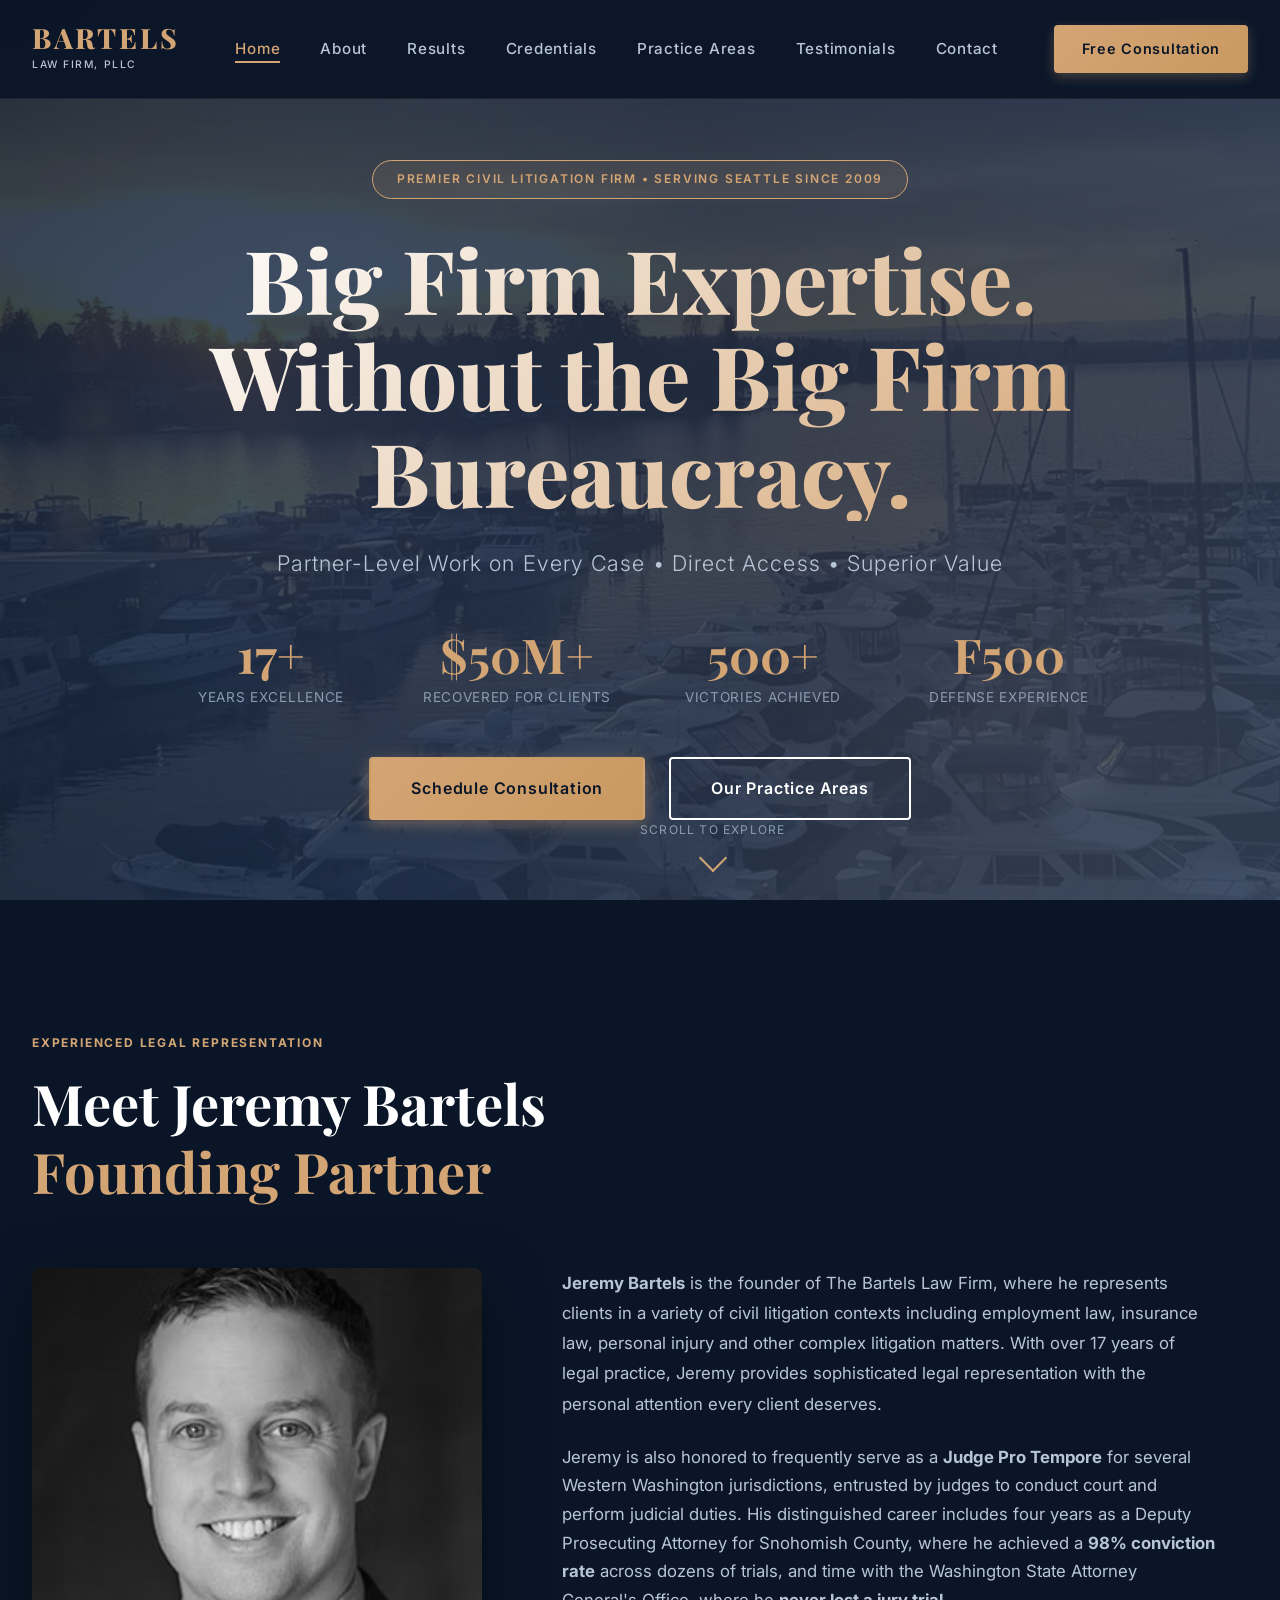
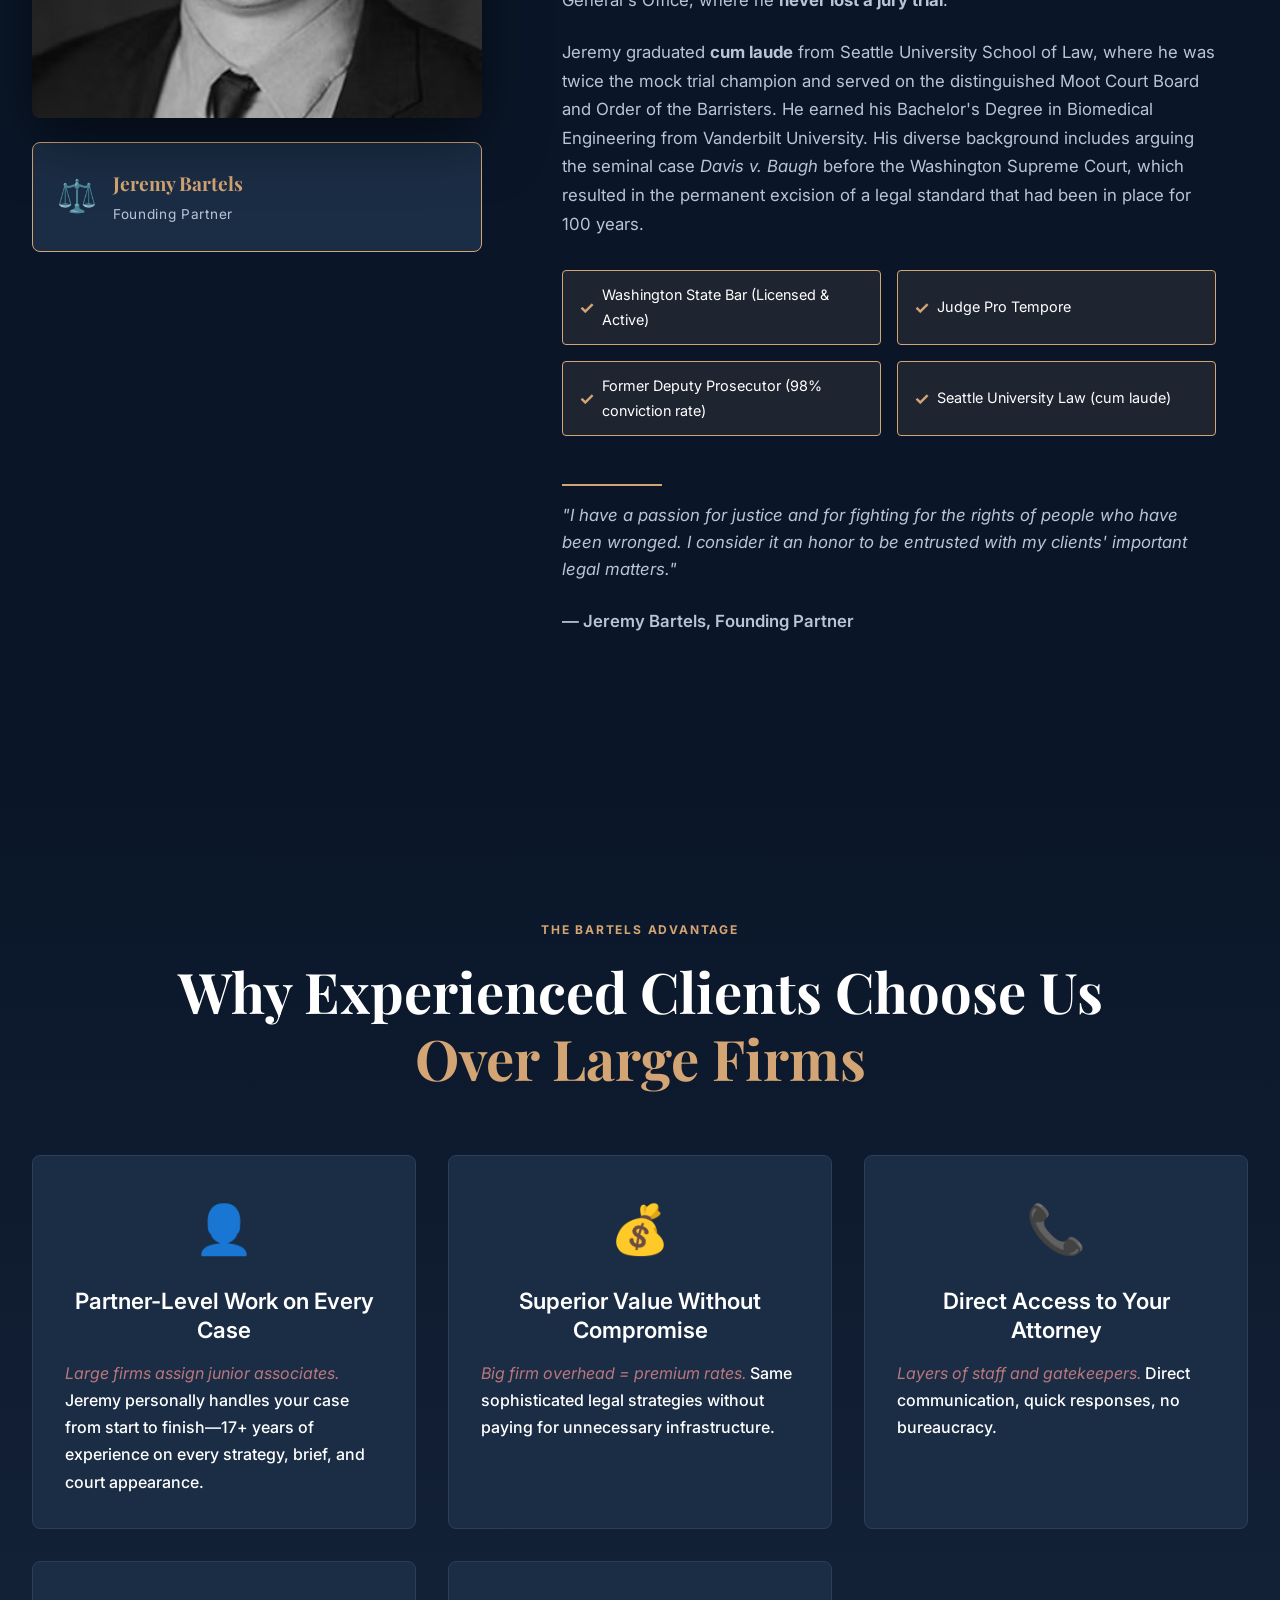
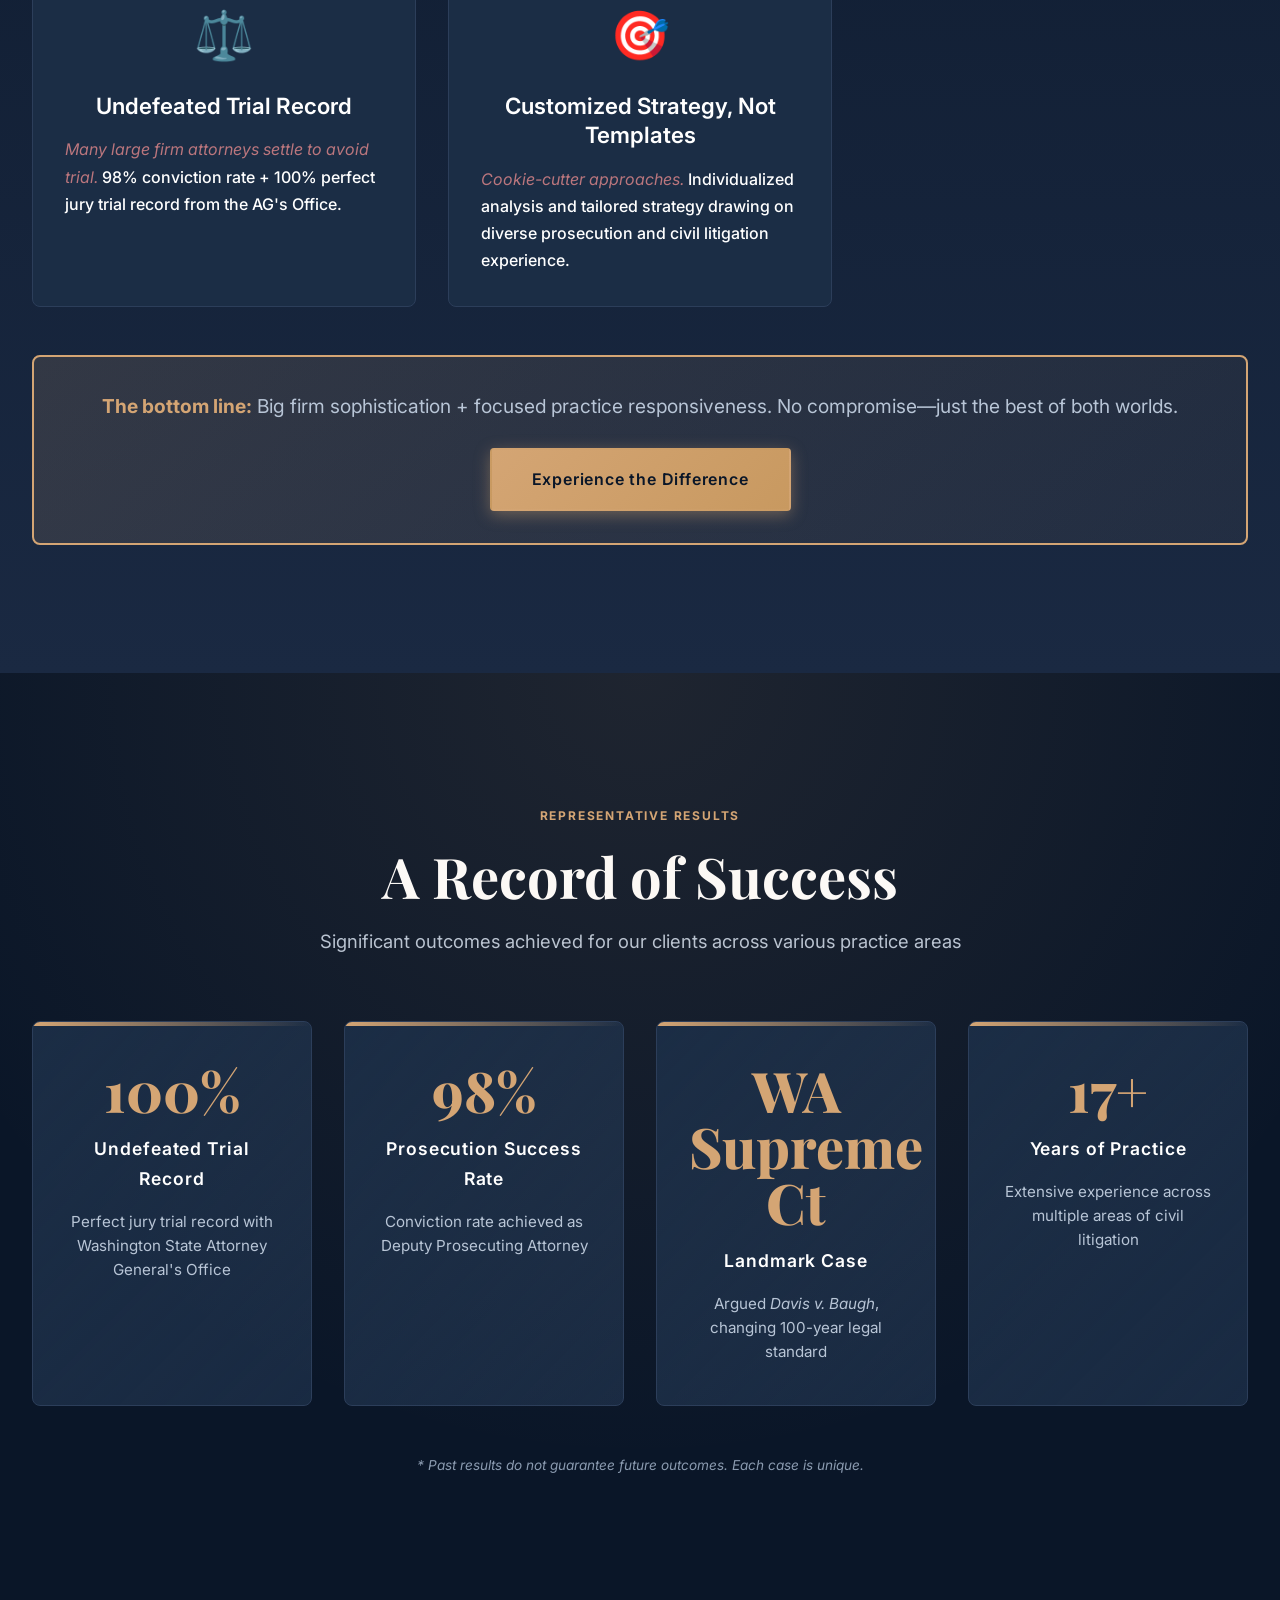
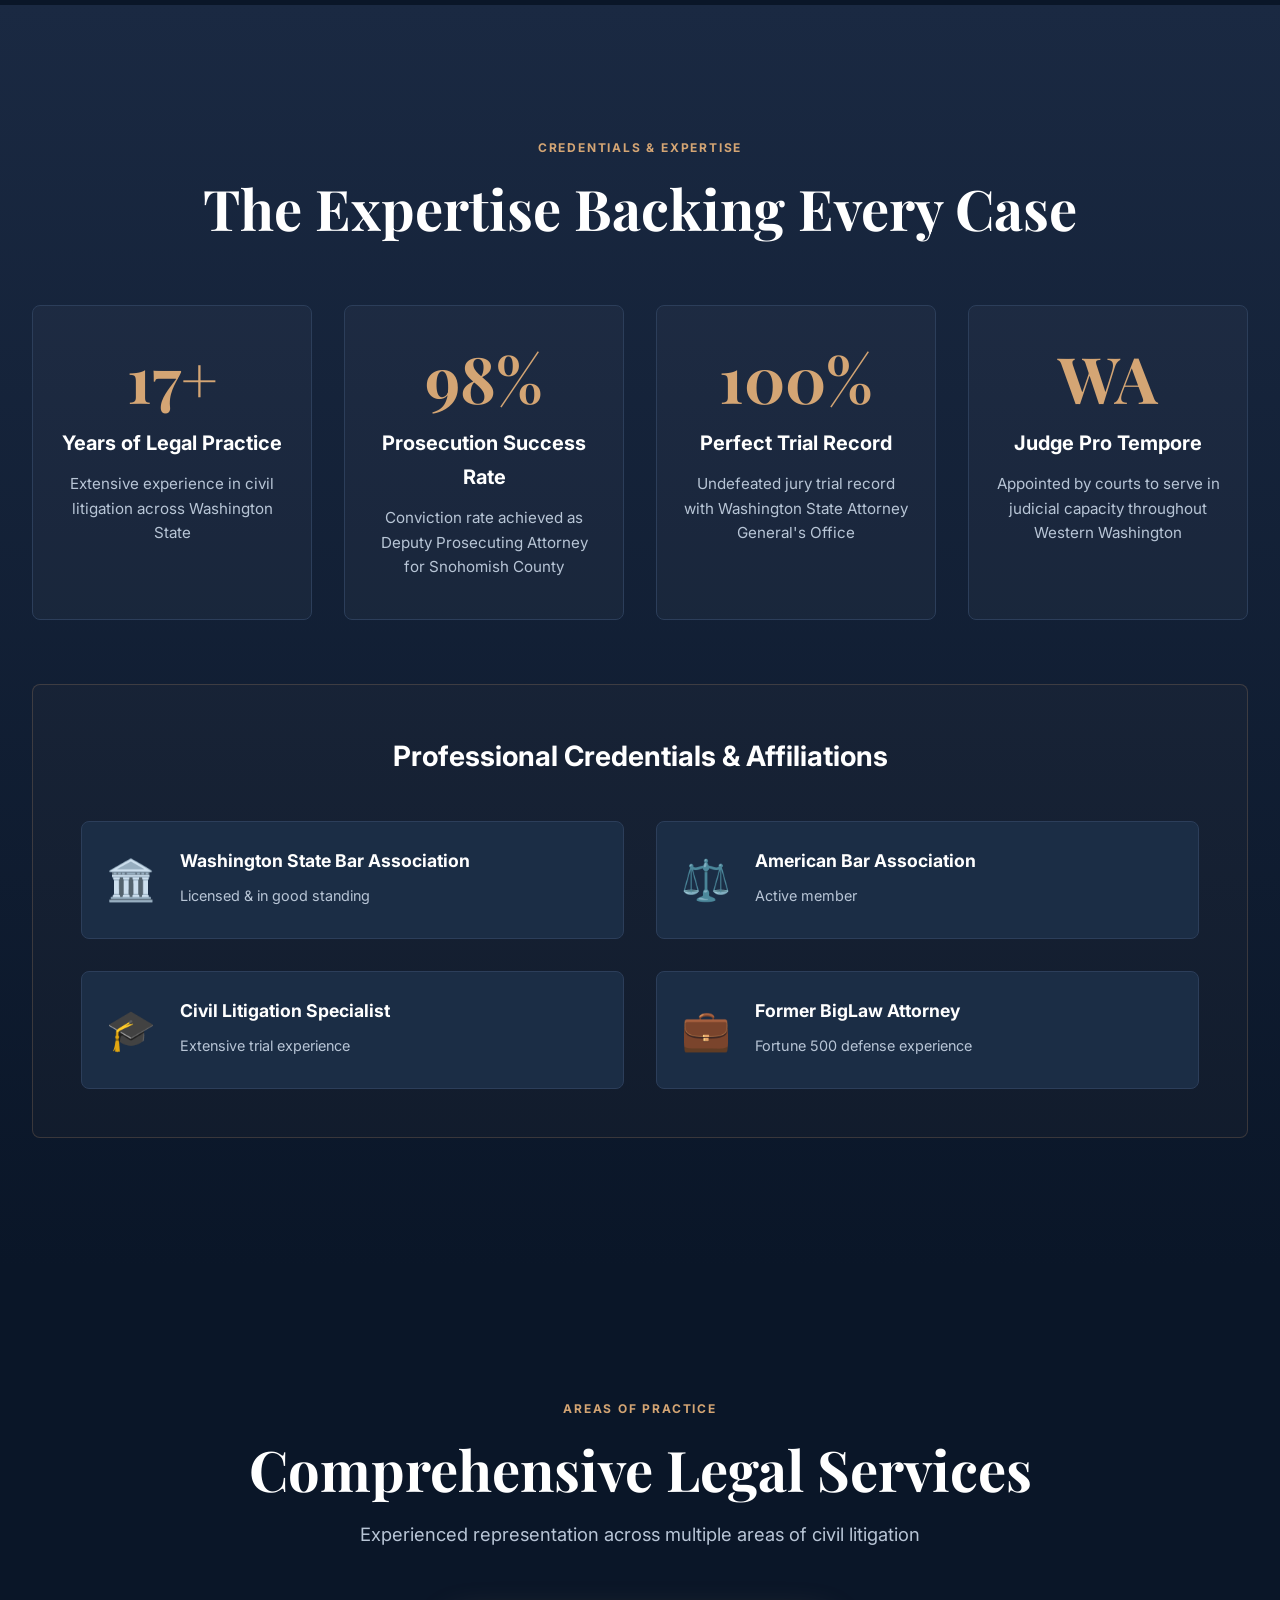
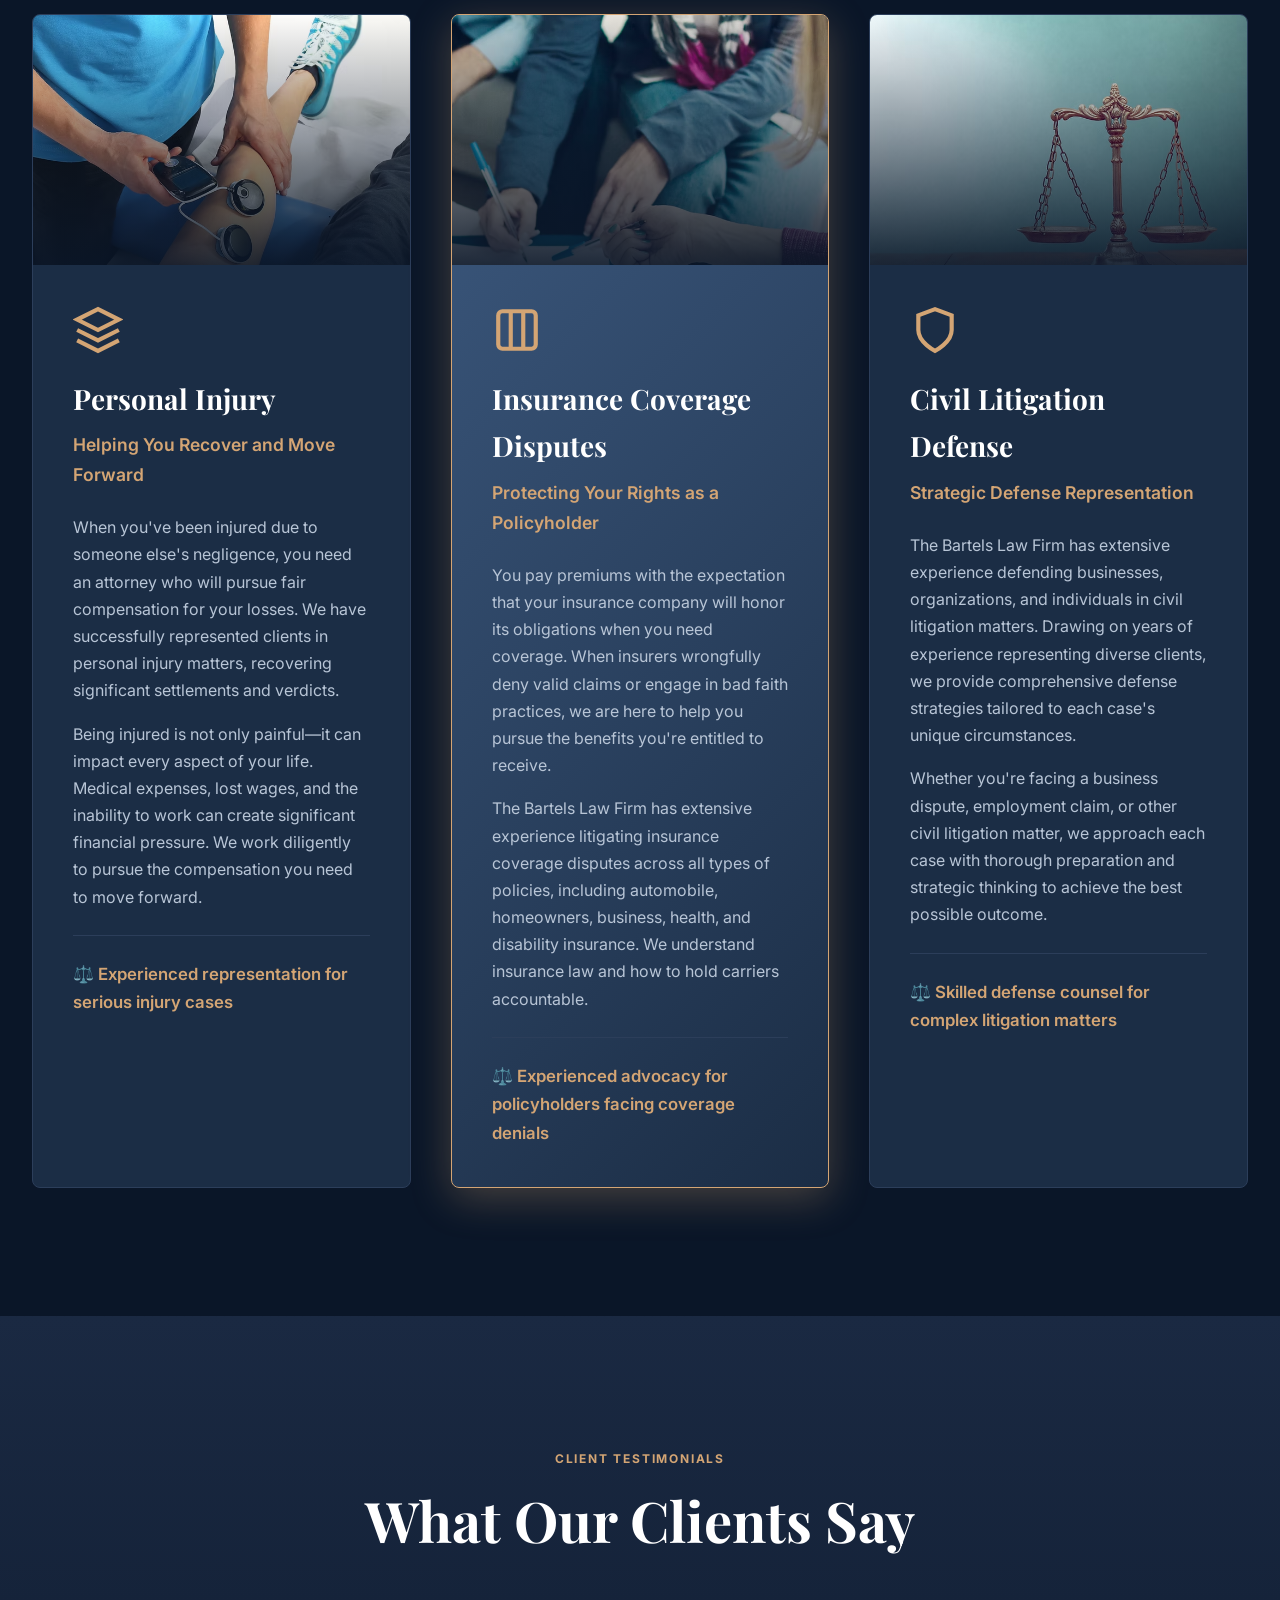
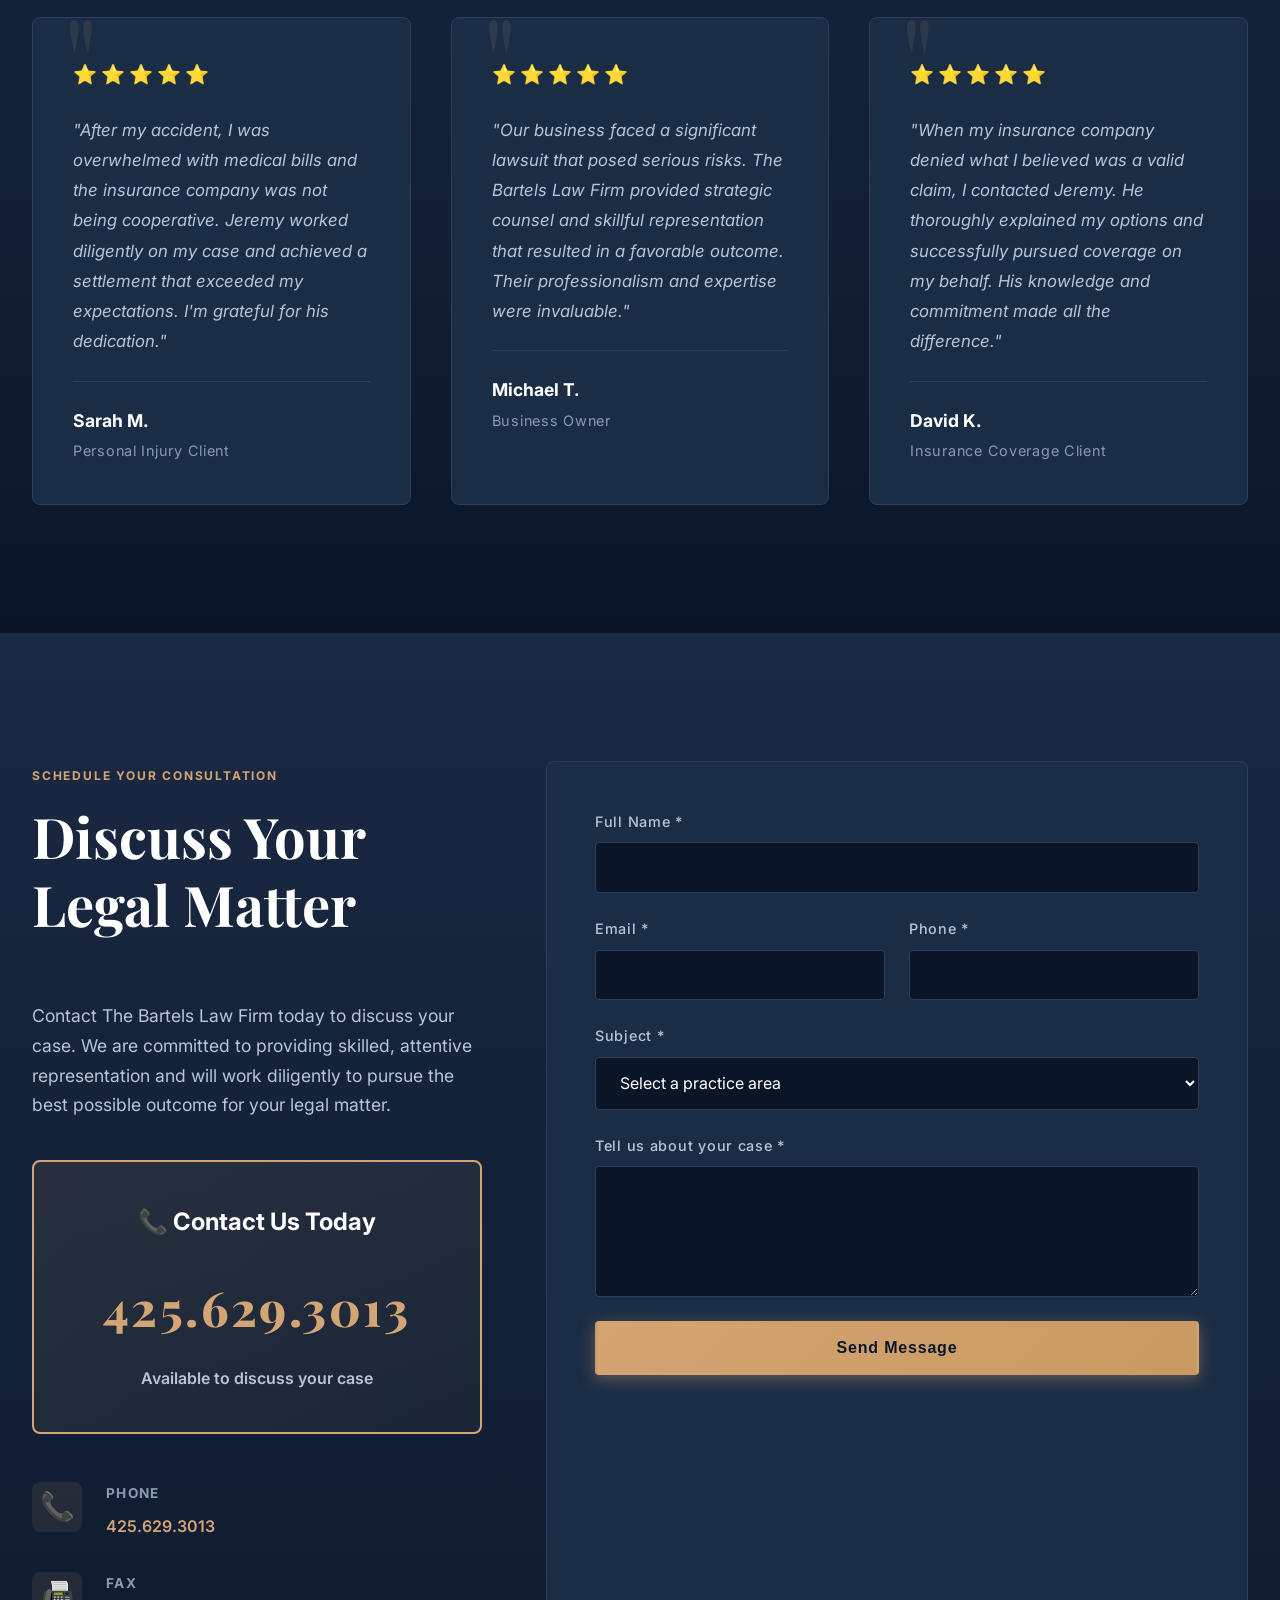
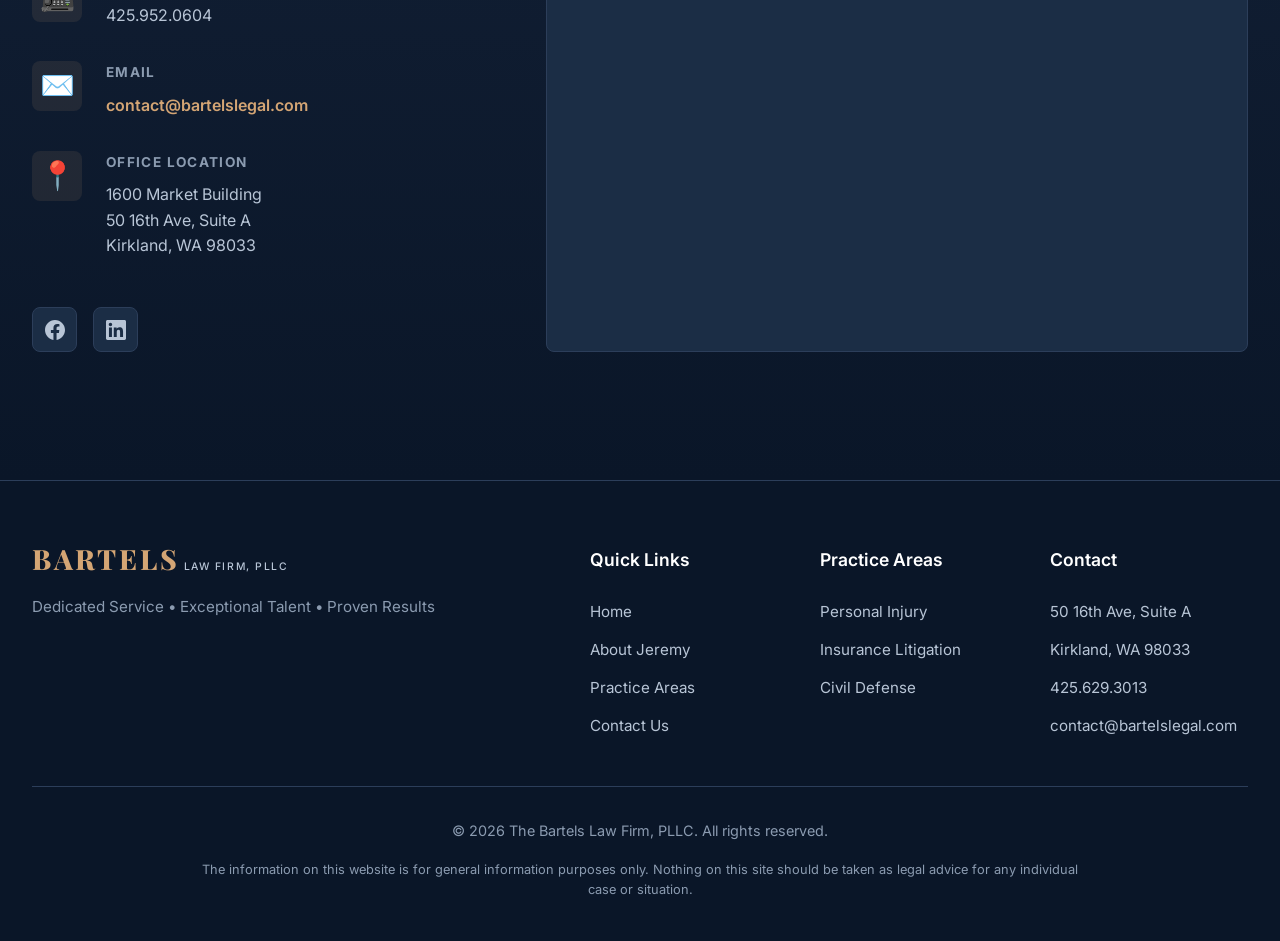
==== commit 8be372ae: "Sharpen strategic positioning and condense advantage section - Updated hero title: 'Big Firm Experti" ====
--- a/index.html
+++ b/index.html
@@ -43,9 +43,9 @@
         <div class="container hero-content">
             <div class="hero-badge">PREMIER CIVIL LITIGATION FIRM • SERVING SEATTLE SINCE 2009</div>
             <h1 class="hero-title">
-                Sophisticated Legal Solutions
+                Big Firm Expertise.<br>Without the Big Firm Bureaucracy.
             </h1>
-            <p class="hero-subtitle">Dedicated Service • Exceptional Talent • Proven Results</p>
+            <p class="hero-subtitle">Partner-Level Work on Every Case • Direct Access • Superior Value</p>
             <div class="hero-stats">
                 <div class="stat">
                     <span class="stat-number">17+</span>
@@ -132,95 +132,39 @@
             
             <div class="advantage-grid">
                 <div class="advantage-card">
-                    <div class="advantage-header">
-                        <div class="advantage-icon">👤</div>
-                        <h3>Partner-Level Work on Every Case</h3>
-                    </div>
-                    <div class="comparison">
-                        <div class="comparison-large">
-                            <strong>Large Firms:</strong>
-                            <p>Your case is assigned to junior associates still learning the ropes. Partners may review work, but rarely handle cases directly. You're paying partner rates for associate-level attention.</p>
-                        </div>
-                        <div class="comparison-bartels">
-                            <strong>Bartels Law Firm:</strong>
-                            <p>Jeremy personally handles your case from start to finish. Every strategy session, every brief, every court appearance benefits from 17+ years of experience—including government prosecution and private practice.</p>
-                        </div>
-                    </div>
+                    <div class="advantage-icon">👤</div>
+                    <h3>Partner-Level Work on Every Case</h3>
+                    <p class="advantage-text"><span class="disadvantage">Large firms assign junior associates.</span> <span class="advantage-highlight">Jeremy personally handles your case from start to finish—17+ years of experience on every strategy, brief, and court appearance.</span></p>
                 </div>
 
                 <div class="advantage-card">
-                    <div class="advantage-header">
-                        <div class="advantage-icon">💰</div>
-                        <h3>Superior Value Without Compromising Quality</h3>
-                    </div>
-                    <div class="comparison">
-                        <div class="comparison-large">
-                            <strong>Large Firms:</strong>
-                            <p>High overhead costs mean premium billing rates. Multiple attorneys billing hours on your case. Administrative layers increase costs without improving outcomes.</p>
-                        </div>
-                        <div class="comparison-bartels">
-                            <strong>Bartels Law Firm:</strong>
-                            <p>Lower overhead means better value for clients. You receive the same sophisticated legal strategies developed through years of complex litigation—without paying for unnecessary infrastructure.</p>
-                        </div>
-                    </div>
+                    <div class="advantage-icon">💰</div>
+                    <h3>Superior Value Without Compromise</h3>
+                    <p class="advantage-text"><span class="disadvantage">Big firm overhead = premium rates.</span> <span class="advantage-highlight">Same sophisticated legal strategies without paying for unnecessary infrastructure.</span></p>
                 </div>
 
                 <div class="advantage-card">
-                    <div class="advantage-header">
-                        <div class="advantage-icon">📞</div>
-                        <h3>Direct Access When You Need It</h3>
-                    </div>
-                    <div class="comparison">
-                        <div class="comparison-large">
-                            <strong>Large Firms:</strong>
-                            <p>Layers of paralegals, case managers, and staff between you and decision-makers. Schedule meetings weeks in advance. Messages go through gatekeepers.</p>
-                        </div>
-                        <div class="comparison-bartels">
-                            <strong>Bartels Law Firm:</strong>
-                            <p>Direct communication with your attorney. Quick responses to urgent matters. No bureaucracy—just experienced counsel when you need guidance on your case.</p>
-                        </div>
-                    </div>
+                    <div class="advantage-icon">📞</div>
+                    <h3>Direct Access to Your Attorney</h3>
+                    <p class="advantage-text"><span class="disadvantage">Layers of staff and gatekeepers.</span> <span class="advantage-highlight">Direct communication, quick responses, no bureaucracy.</span></p>
                 </div>
 
                 <div class="advantage-card">
-                    <div class="advantage-header">
-                        <div class="advantage-icon">⚖️</div>
-                        <h3>Trial-Tested Courtroom Experience</h3>
-                    </div>
-                    <div class="comparison">
-                        <div class="comparison-large">
-                            <strong>Large Firms:</strong>
-                            <p>Many cases settled before trial. Junior attorneys may have limited courtroom experience. Learning curve on your case.</p>
-                        </div>
-                        <div class="comparison-bartels">
-                            <strong>Bartels Law Firm:</strong>
-                            <p>Jeremy brings a 98% conviction rate as a prosecutor and an undefeated jury trial record from the Attorney General's Office. When your case goes to trial, you have a proven courtroom advocate.</p>
-                        </div>
-                    </div>
+                    <div class="advantage-icon">⚖️</div>
+                    <h3>Undefeated Trial Record</h3>
+                    <p class="advantage-text"><span class="disadvantage">Many large firm attorneys settle to avoid trial.</span> <span class="advantage-highlight">98% conviction rate + 100% perfect jury trial record from the AG's Office.</span></p>
                 </div>
 
                 <div class="advantage-card">
-                    <div class="advantage-header">
-                        <div class="advantage-icon">🎯</div>
-                        <h3>Customized Strategy, Not Template Solutions</h3>
-                    </div>
-                    <div class="comparison">
-                        <div class="comparison-large">
-                            <strong>Large Firms:</strong>
-                            <p>Standardized approaches applied across cases. High case volume means less time for creative problem-solving. One-size-fits-all strategies.</p>
-                        </div>
-                        <div class="comparison-bartels">
-                            <strong>Bartels Law Firm:</strong>
-                            <p>Each case receives individualized analysis and tailored strategy. Drawing on diverse experience—from prosecution to civil litigation to government work—Jeremy crafts approaches specific to your situation.</p>
-                        </div>
-                    </div>
+                    <div class="advantage-icon">🎯</div>
+                    <h3>Customized Strategy, Not Templates</h3>
+                    <p class="advantage-text"><span class="disadvantage">Cookie-cutter approaches.</span> <span class="advantage-highlight">Individualized analysis and tailored strategy drawing on diverse prosecution and civil litigation experience.</span></p>
                 </div>
             </div>
 
             <div class="advantage-summary">
-                <h3>The Bottom Line</h3>
-                <p>You get the sophistication and expertise of a large firm attorney—Jeremy's background includes complex civil litigation and government work—combined with the personal attention, responsiveness, and value that only a focused practice can provide. This isn't a compromise. It's the best of both worlds.</p>
-                <a href="#contact" class="btn btn-primary btn-large">Experience the Difference</a>
+                <p><strong>The bottom line:</strong> Big firm sophistication + focused practice responsiveness. No compromise—just the best of both worlds.</p>
+                <a href="#contact" class="btn btn-primary">Experience the Difference</a>
             </div>
         </div>
     </section>
--- a/styles.css
+++ b/styles.css
@@ -614,146 +614,88 @@
 
 .advantage-grid {
     display: grid;
-    gap: 2.5rem;
-    margin-bottom: 4rem;
+    grid-template-columns: repeat(auto-fit, minmax(300px, 1fr));
+    gap: 2rem;
+    margin-bottom: 3rem;
 }
 
 .advantage-card {
     background: var(--bg-card);
     border-radius: 8px;
     border: 1px solid var(--border-color);
-    padding: 2.5rem;
-    transition: var(--transition);
+    padding: 2rem;
+    transition: var(--transition);
+    text-align: center;
 }
 
 .advantage-card:hover {
     border-color: var(--accent-gold);
     box-shadow: var(--shadow-lg);
-}
-
-.advantage-header {
-    display: flex;
-    align-items: center;
-    gap: 1.5rem;
-    margin-bottom: 2rem;
-    padding-bottom: 1.5rem;
-    border-bottom: 1px solid var(--border-color);
+    transform: translateY(-4px);
 }
 
 .advantage-icon {
     font-size: 3rem;
-    flex-shrink: 0;
-}
-
-.advantage-header h3 {
-    font-size: 1.75rem;
+    margin-bottom: 1rem;
+    display: block;
+}
+
+.advantage-card h3 {
+    font-size: 1.4rem;
     color: var(--text-primary);
     font-weight: 600;
+    margin-bottom: 1rem;
     line-height: 1.3;
 }
 
-.comparison {
-    display: grid;
-    grid-template-columns: 1fr 1fr;
-    gap: 2rem;
-}
-
-.comparison-large,
-.comparison-bartels {
-    padding: 1.5rem;
-    border-radius: 6px;
-}
-
-.comparison-large {
-    background: rgba(255, 0, 0, 0.05);
-    border-left: 4px solid rgba(255, 100, 100, 0.5);
-}
-
-.comparison-bartels {
-    background: rgba(212, 165, 116, 0.1);
-    border-left: 4px solid var(--accent-gold);
-}
-
-.comparison strong {
-    display: block;
-    font-size: 0.9rem;
-    text-transform: uppercase;
-    letter-spacing: 0.1em;
-    margin-bottom: 0.75rem;
-    color: var(--text-primary);
-}
-
-.comparison-large strong {
-    color: rgba(255, 150, 150, 0.9);
-}
-
-.comparison-bartels strong {
-    color: var(--accent-gold);
-}
-
-.comparison p {
+.advantage-text {
     color: var(--text-secondary);
     font-size: 1rem;
     line-height: 1.7;
-    margin: 0;
+    text-align: left;
+}
+
+.disadvantage {
+    color: rgba(255, 150, 150, 0.7);
+    font-style: italic;
+}
+
+.advantage-highlight {
+    color: var(--text-primary);
+    font-weight: 500;
 }
 
 .advantage-summary {
     background: linear-gradient(135deg, rgba(212, 165, 116, 0.15), rgba(212, 165, 116, 0.05));
     border: 2px solid var(--accent-gold);
     border-radius: 8px;
-    padding: 3rem;
+    padding: 2rem;
     text-align: center;
-}
-
-.advantage-summary h3 {
-    font-size: 2rem;
-    color: var(--text-primary);
-    margin-bottom: 1.5rem;
-    font-weight: 700;
 }
 
 .advantage-summary p {
     font-size: 1.2rem;
     color: var(--text-secondary);
     line-height: 1.8;
-    max-width: 900px;
-    margin: 0 auto 2rem;
-}
-
-.btn-large {
-    padding: 1.25rem 3rem;
-    font-size: 1.1rem;
+    margin: 0 0 1.5rem;
+}
+
+.advantage-summary strong {
+    color: var(--accent-gold);
 }
 
 /* Responsive Design */
-@media (max-width: 992px) {
-    .comparison {
+@media (max-width: 768px) {
+    .advantage-grid {
         grid-template-columns: 1fr;
-        gap: 1.5rem;
     }
     
     .advantage-card {
-        padding: 2rem;
-    }
-}
-
-@media (max-width: 768px) {
-    .advantage-header {
-        flex-direction: column;
-        text-align: center;
-    }
-    
-    .advantage-header h3 {
-        font-size: 1.5rem;
+        padding: 1.5rem;
     }
     
     .advantage-summary {
-        padding: 2rem 1.5rem;
-    }
-    
-    .advantage-summary h3 {
-        font-size: 1.5rem;
+        padding: 1.5rem;
     }
     
     .advantage-summary p {
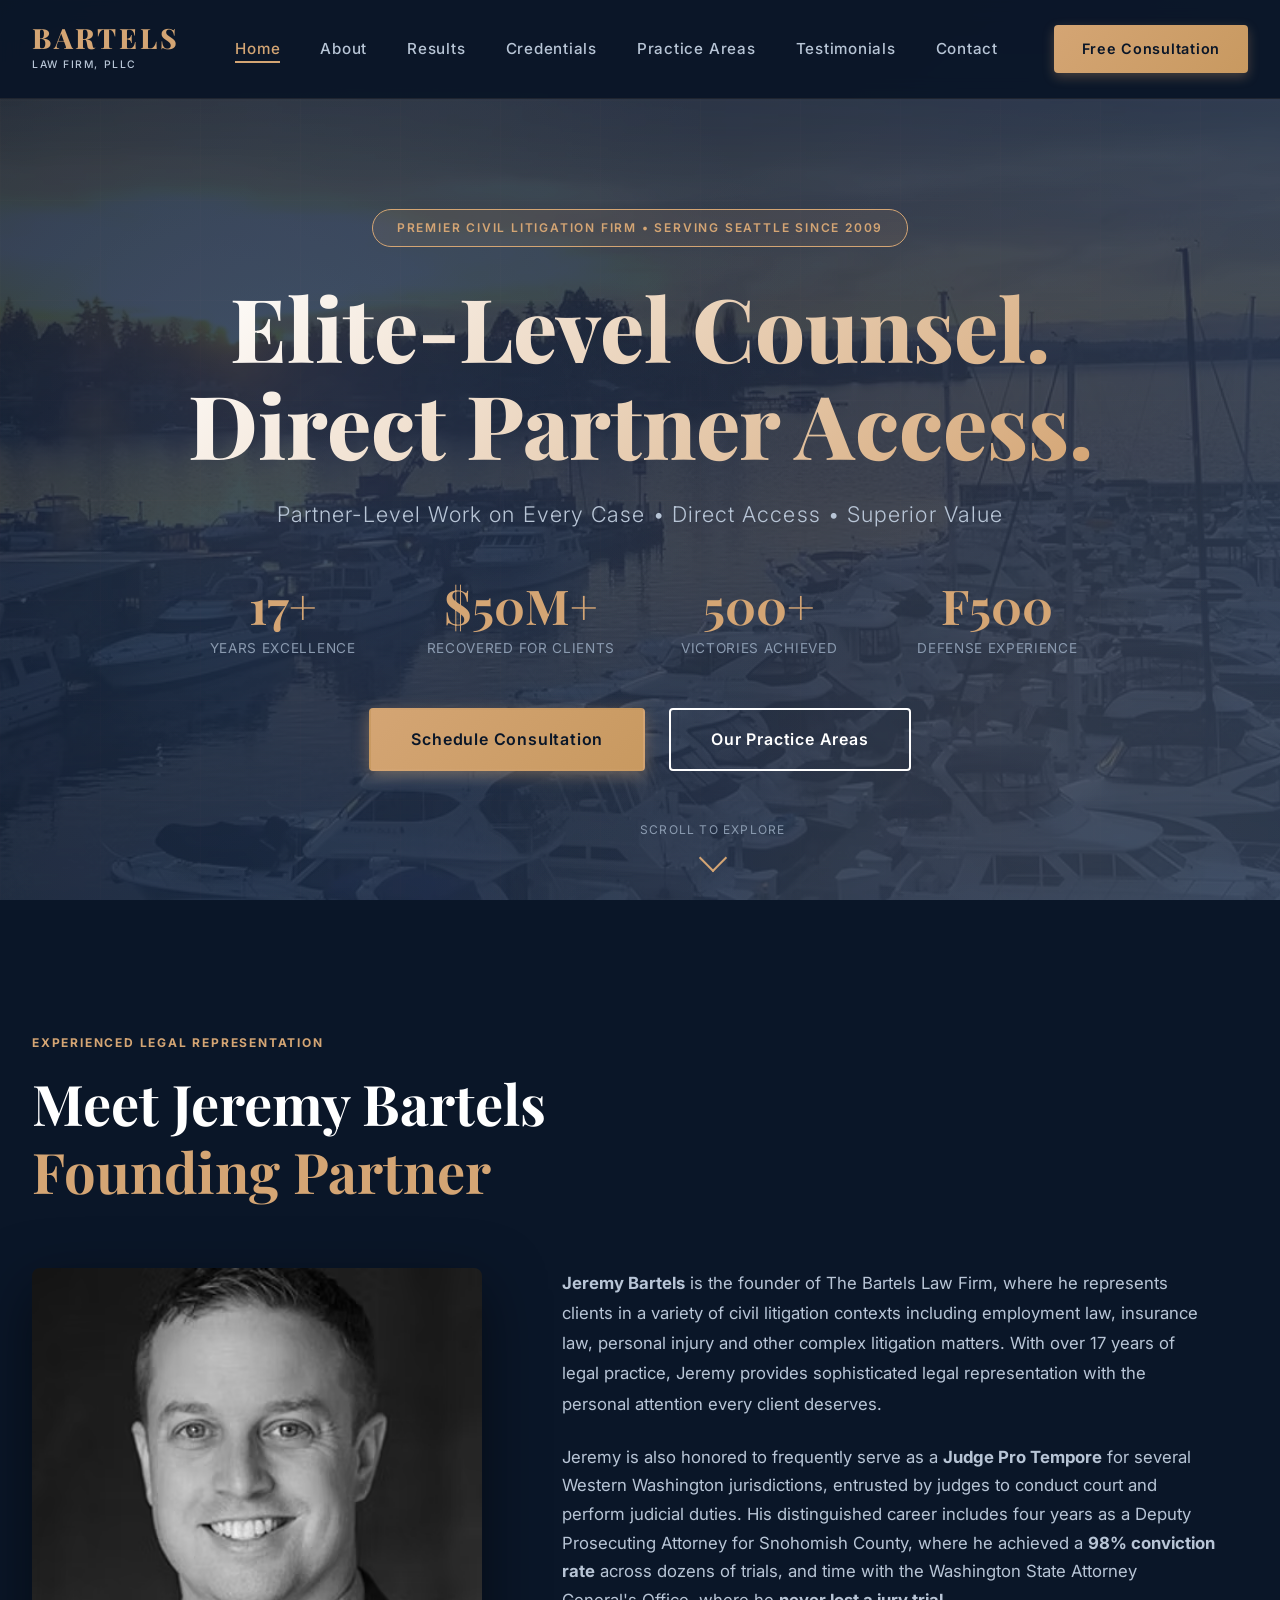
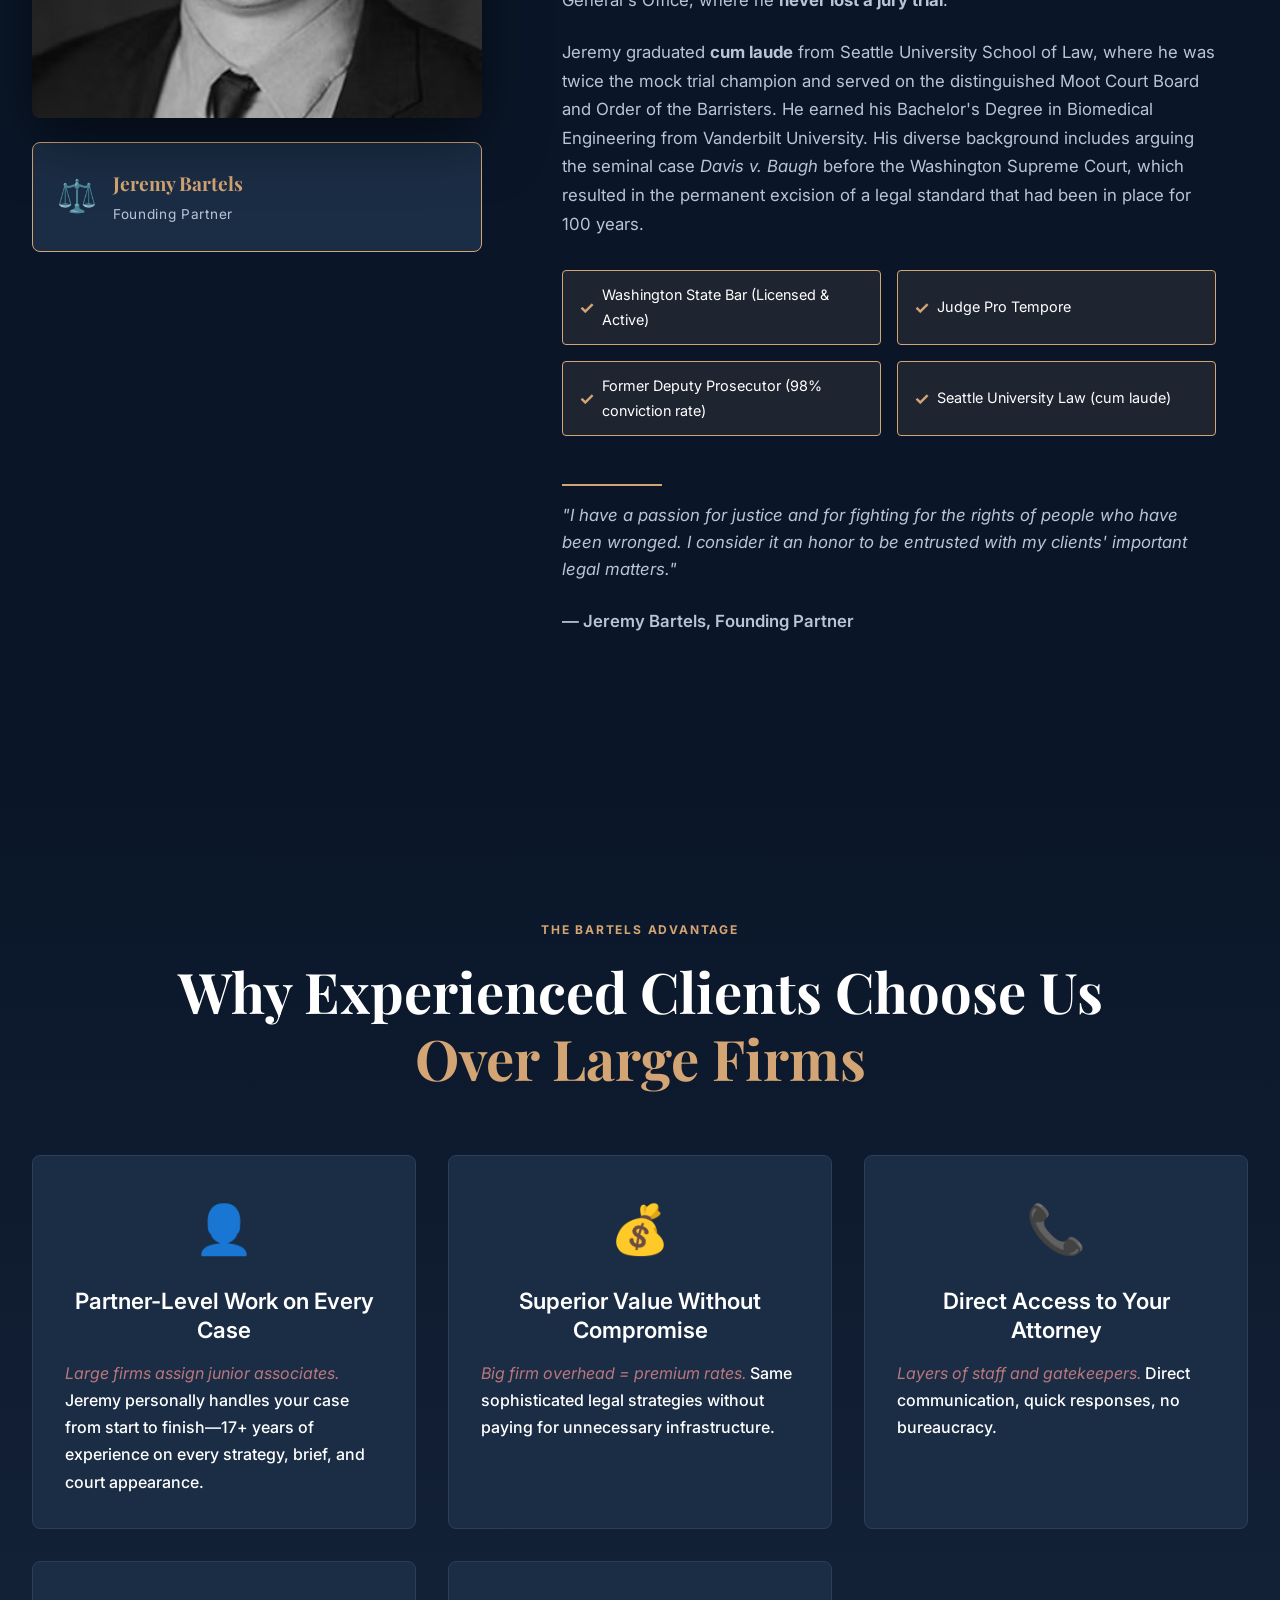
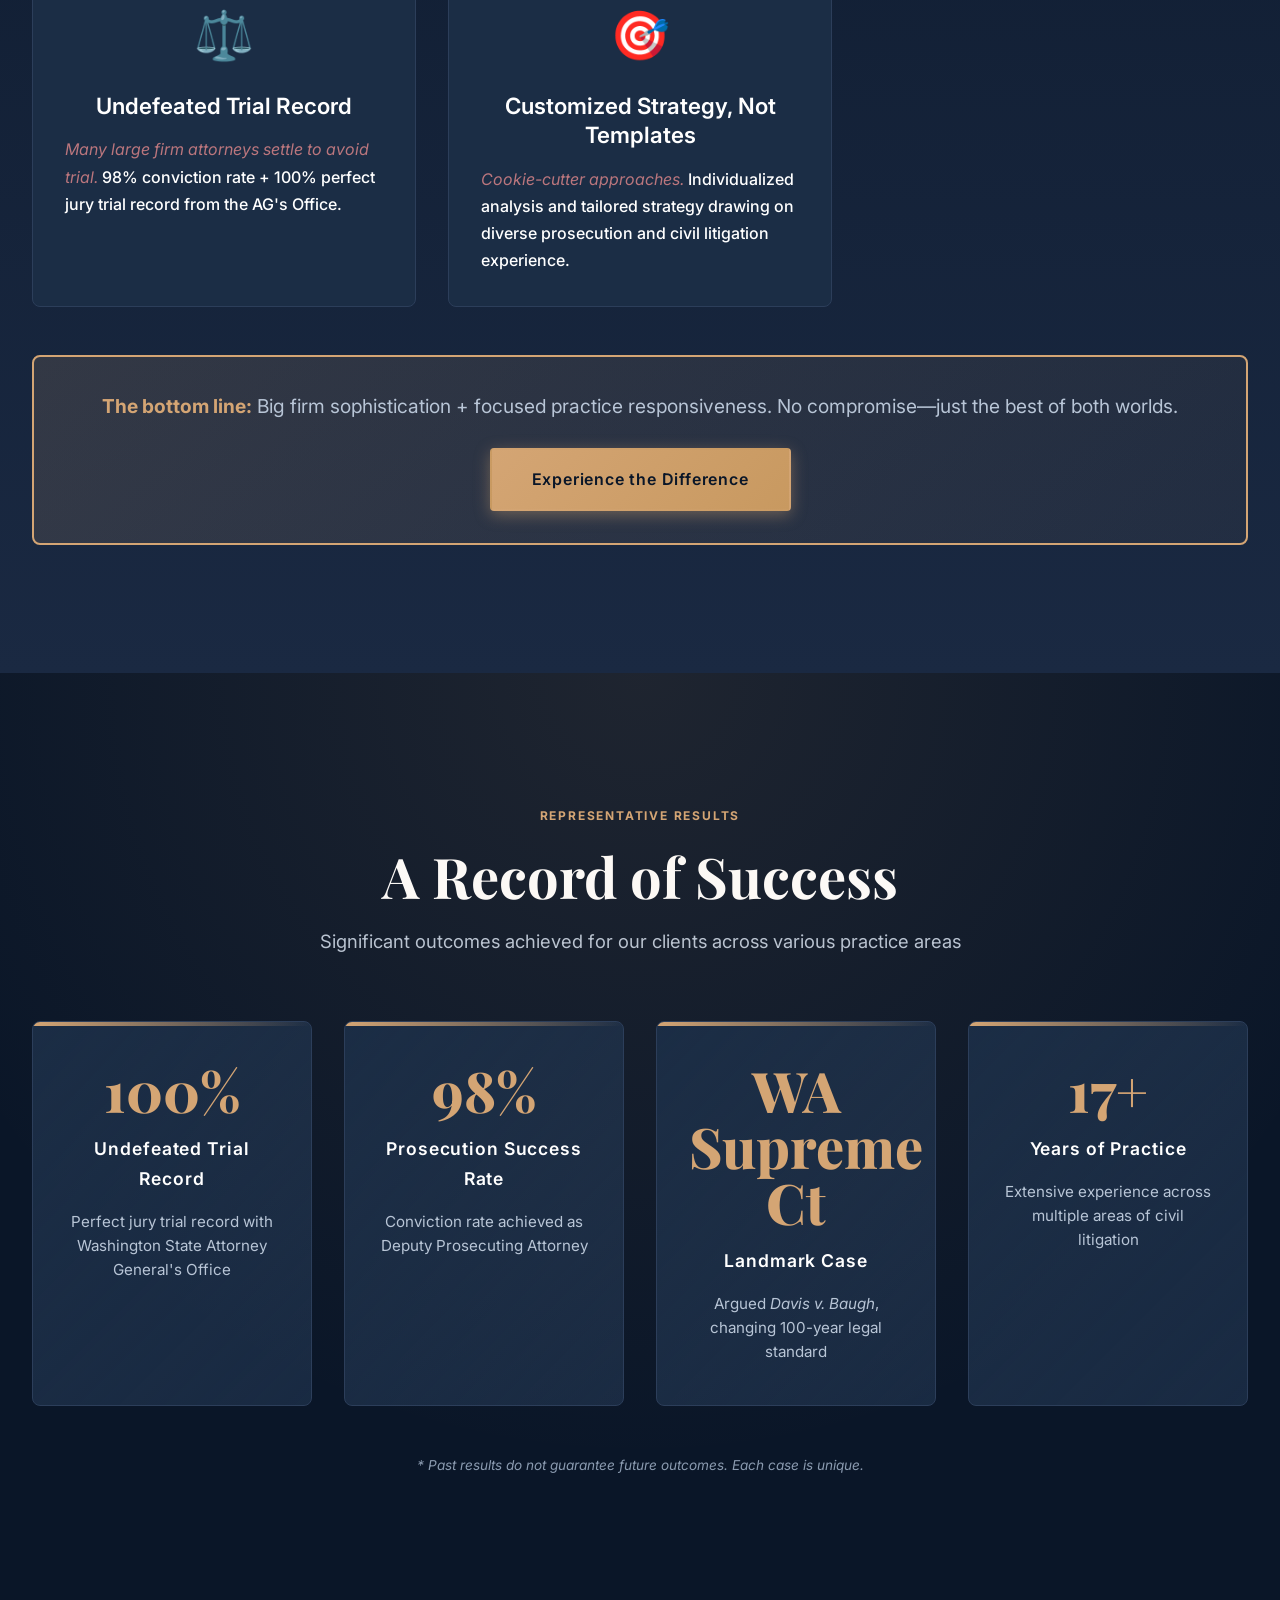
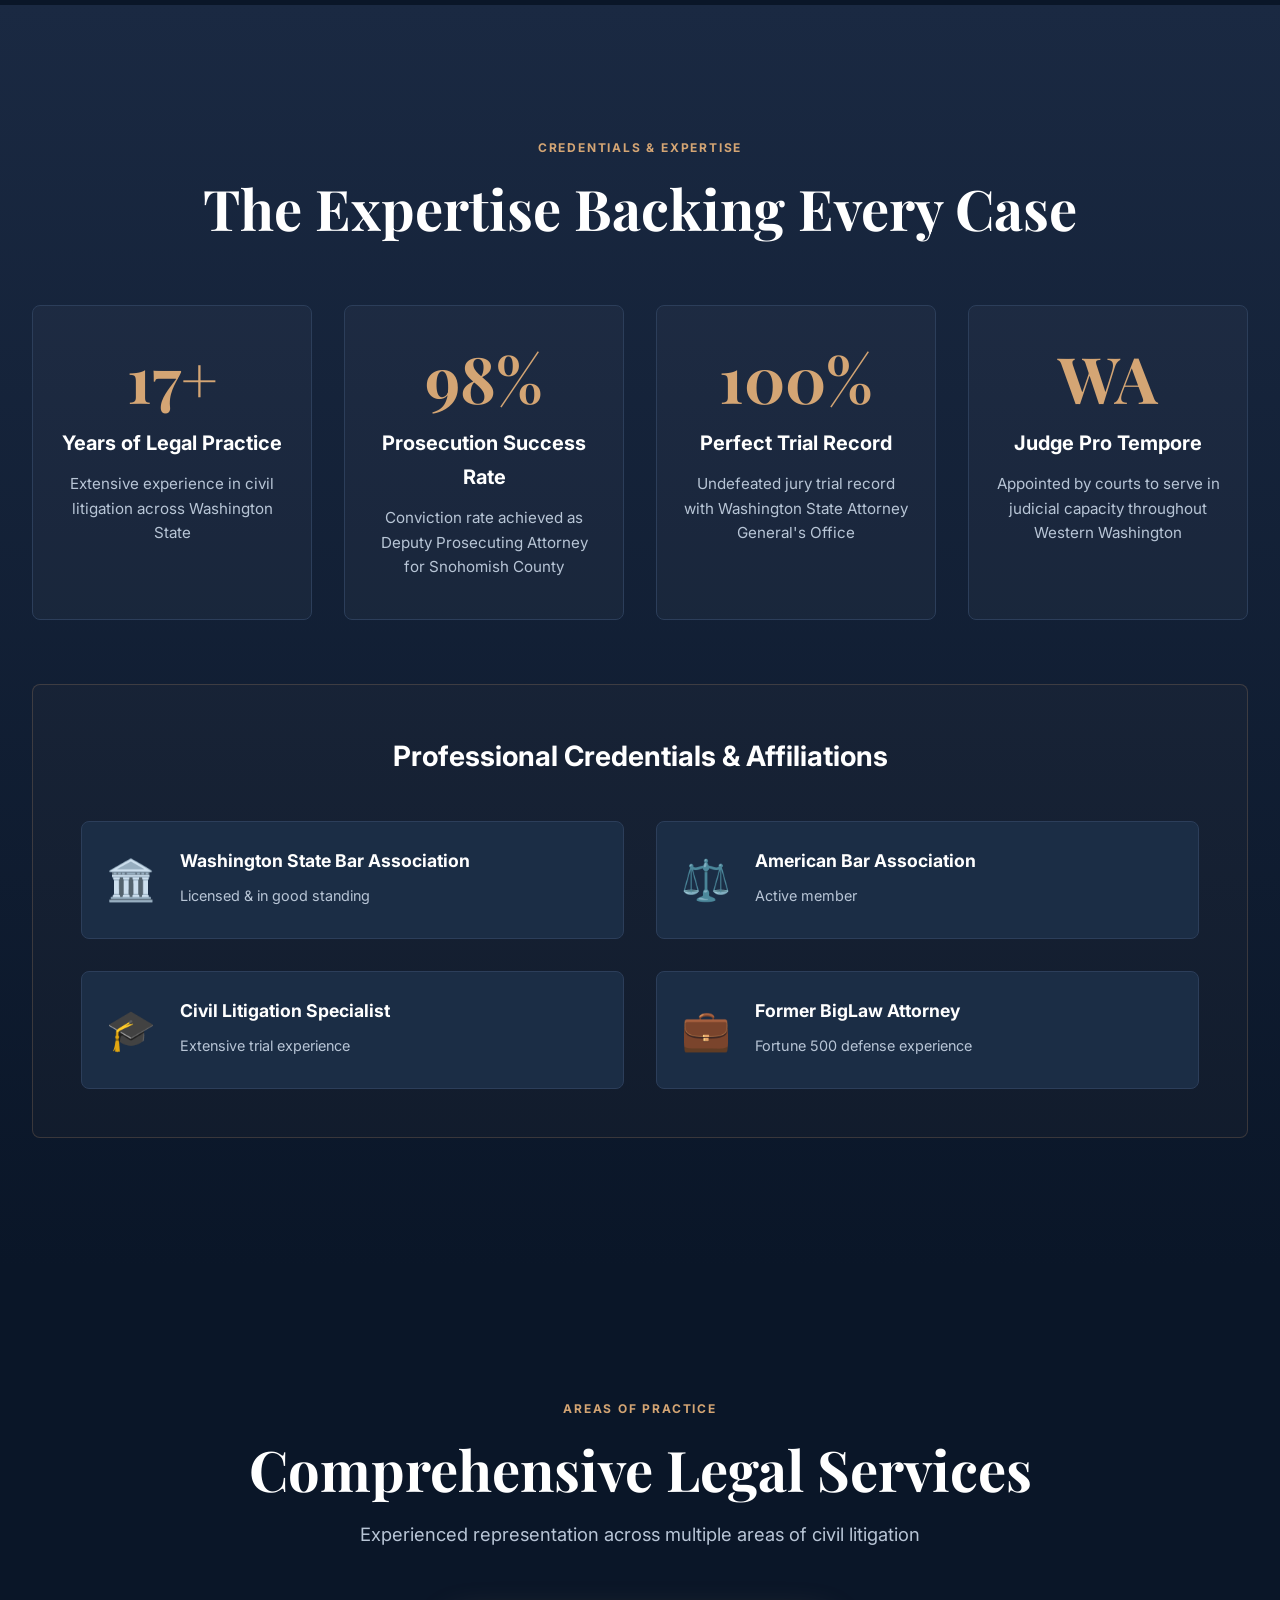
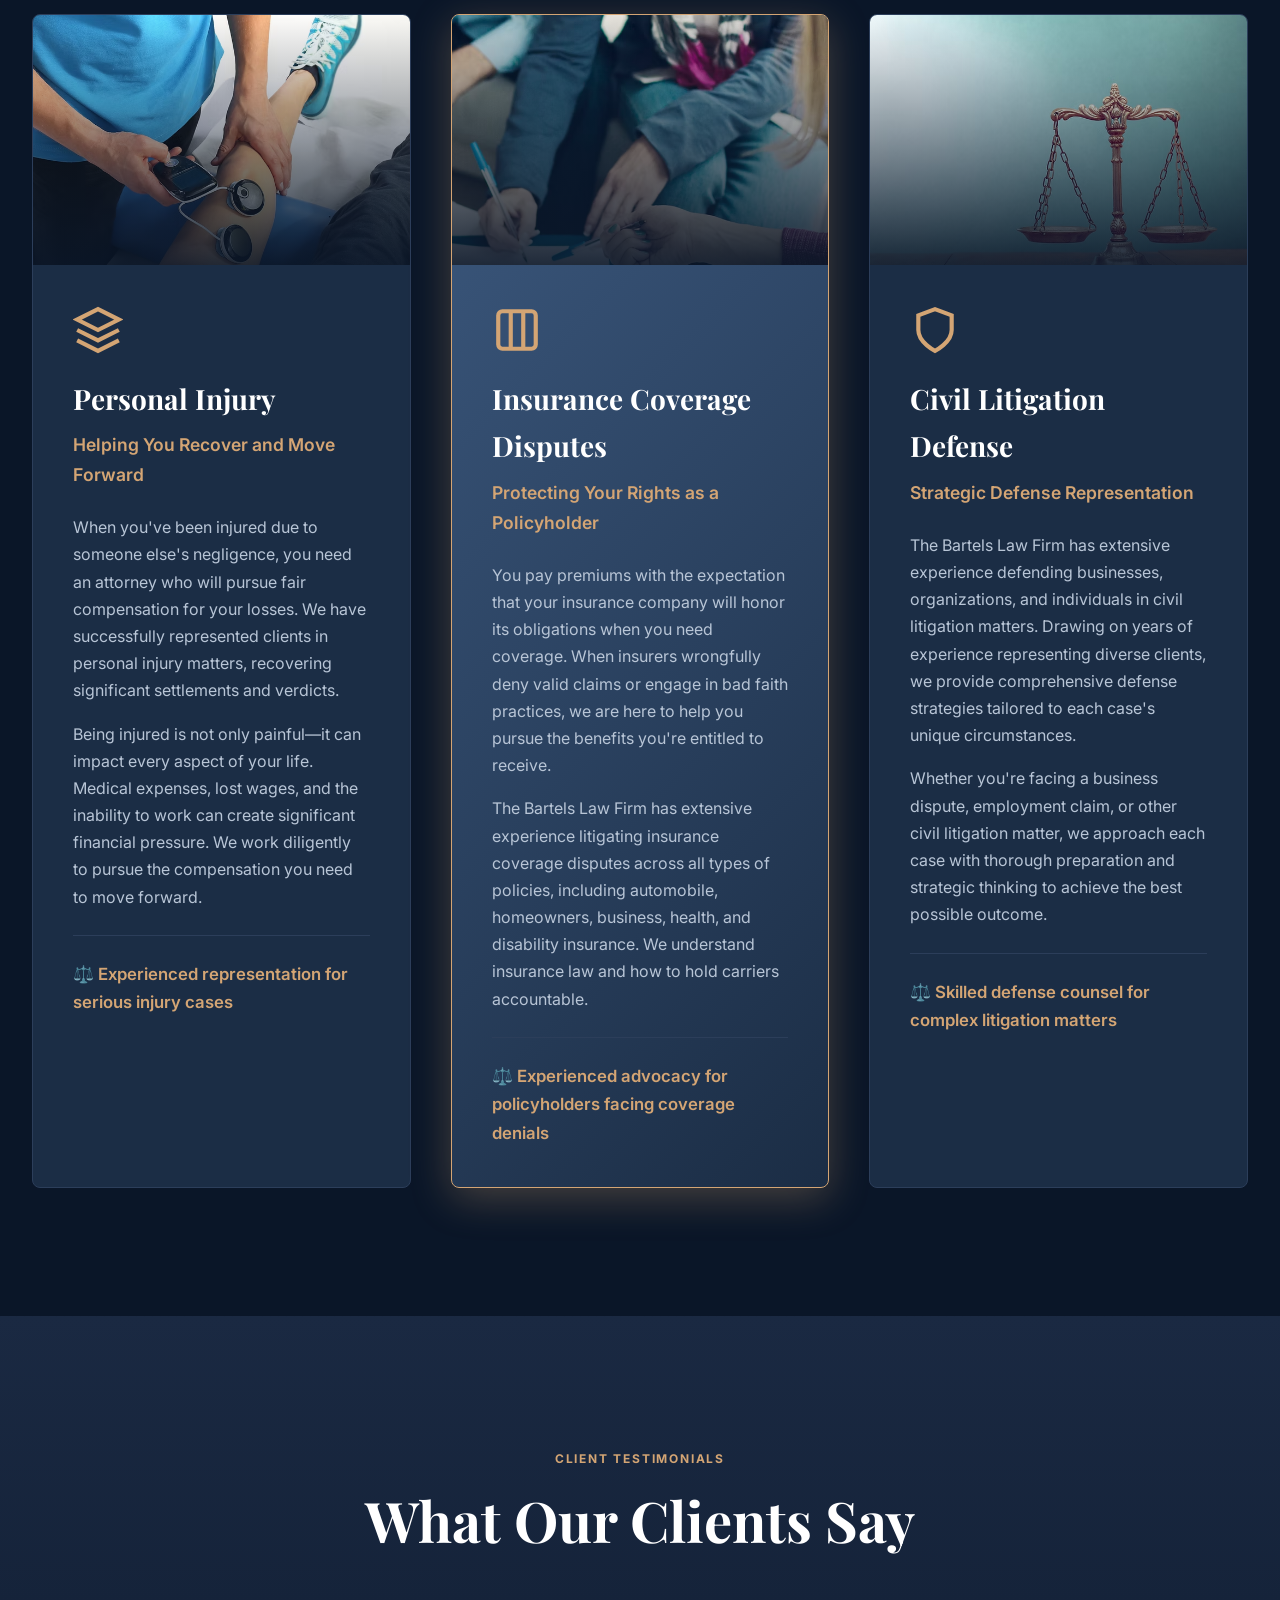
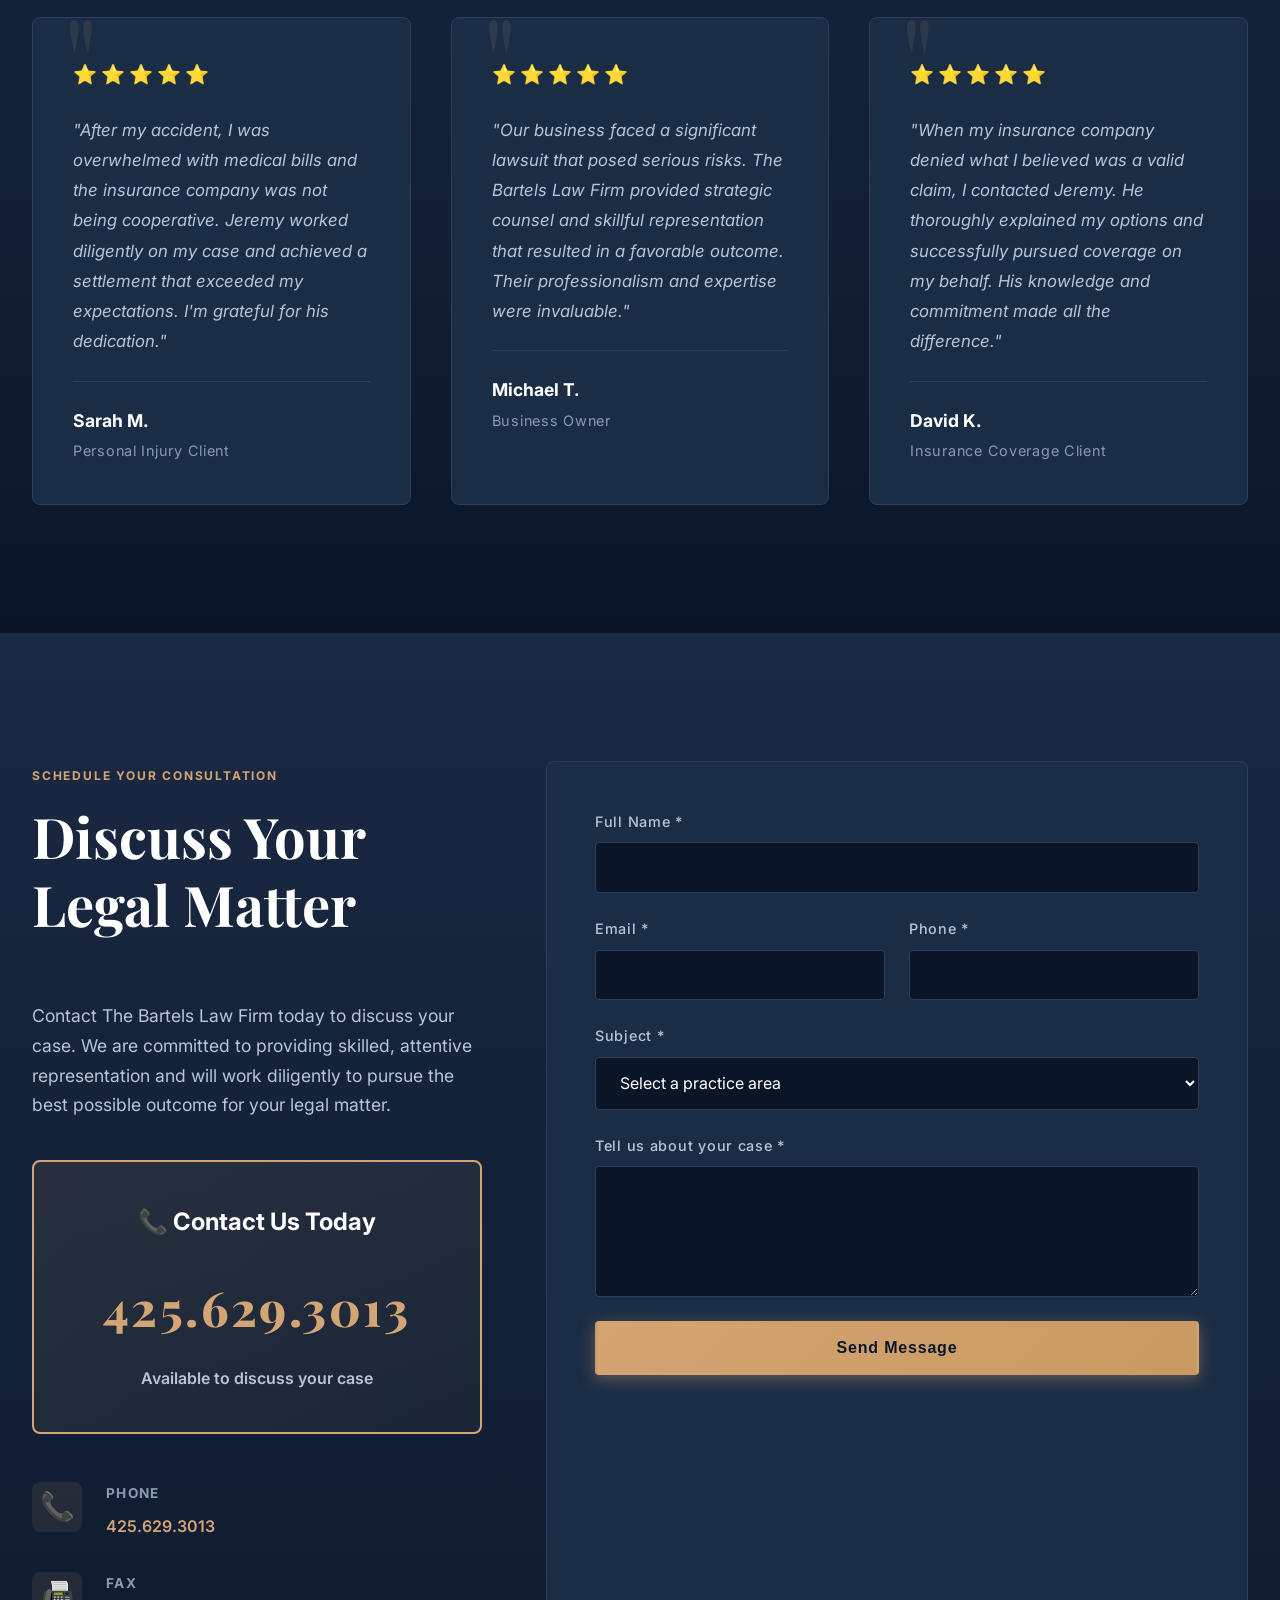
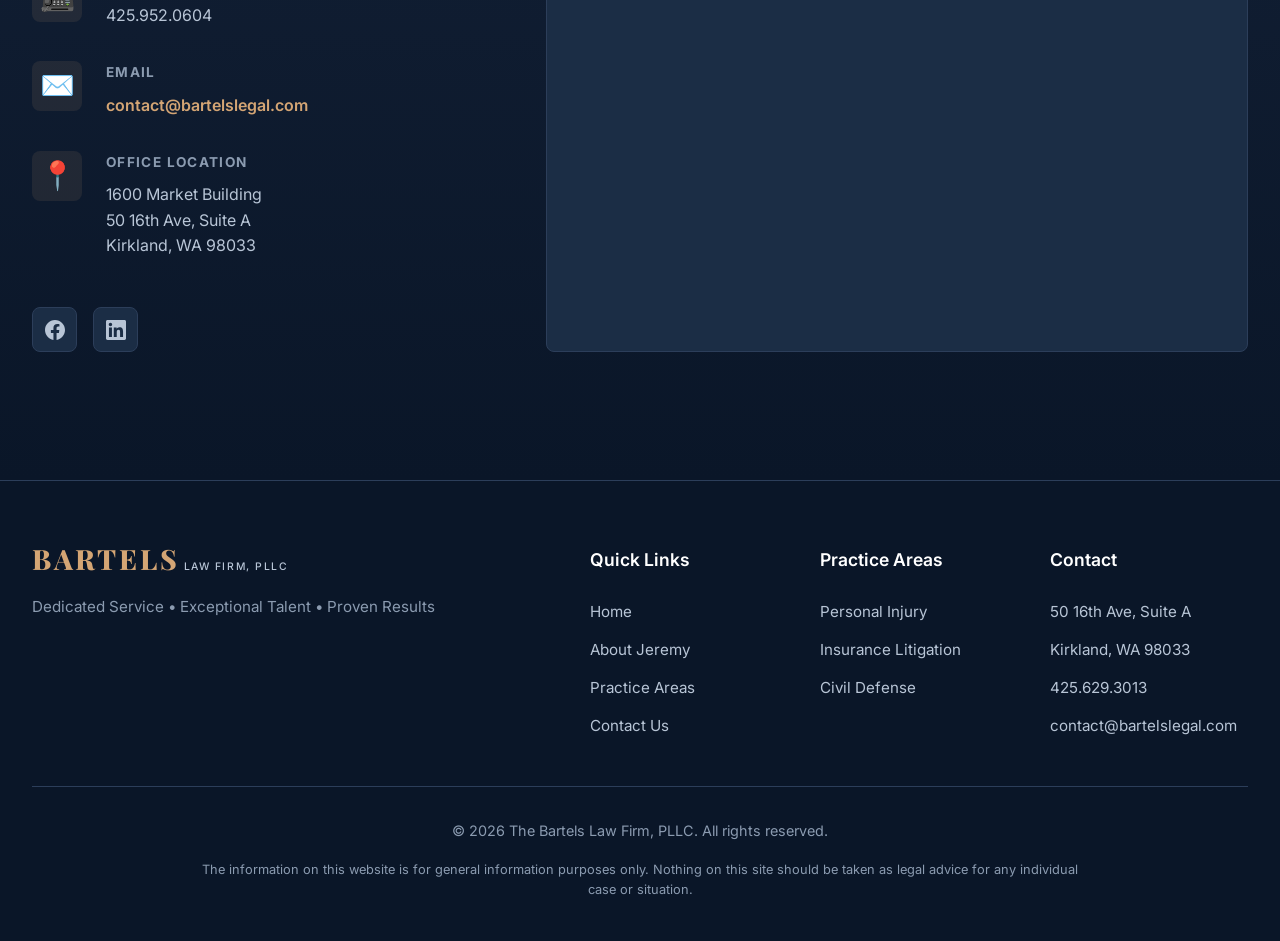
==== commit 412db9ea: "Update hero title to 'Elite-Level Counsel. Direct Partner Access.'" ====
--- a/index.html
+++ b/index.html
@@ -43,7 +43,7 @@
         <div class="container hero-content">
             <div class="hero-badge">PREMIER CIVIL LITIGATION FIRM • SERVING SEATTLE SINCE 2009</div>
             <h1 class="hero-title">
-                Big Firm Expertise.<br>Without the Big Firm Bureaucracy.
+                Elite-Level Counsel.<br>Direct Partner Access.
             </h1>
             <p class="hero-subtitle">Partner-Level Work on Every Case • Direct Access • Superior Value</p>
             <div class="hero-stats">
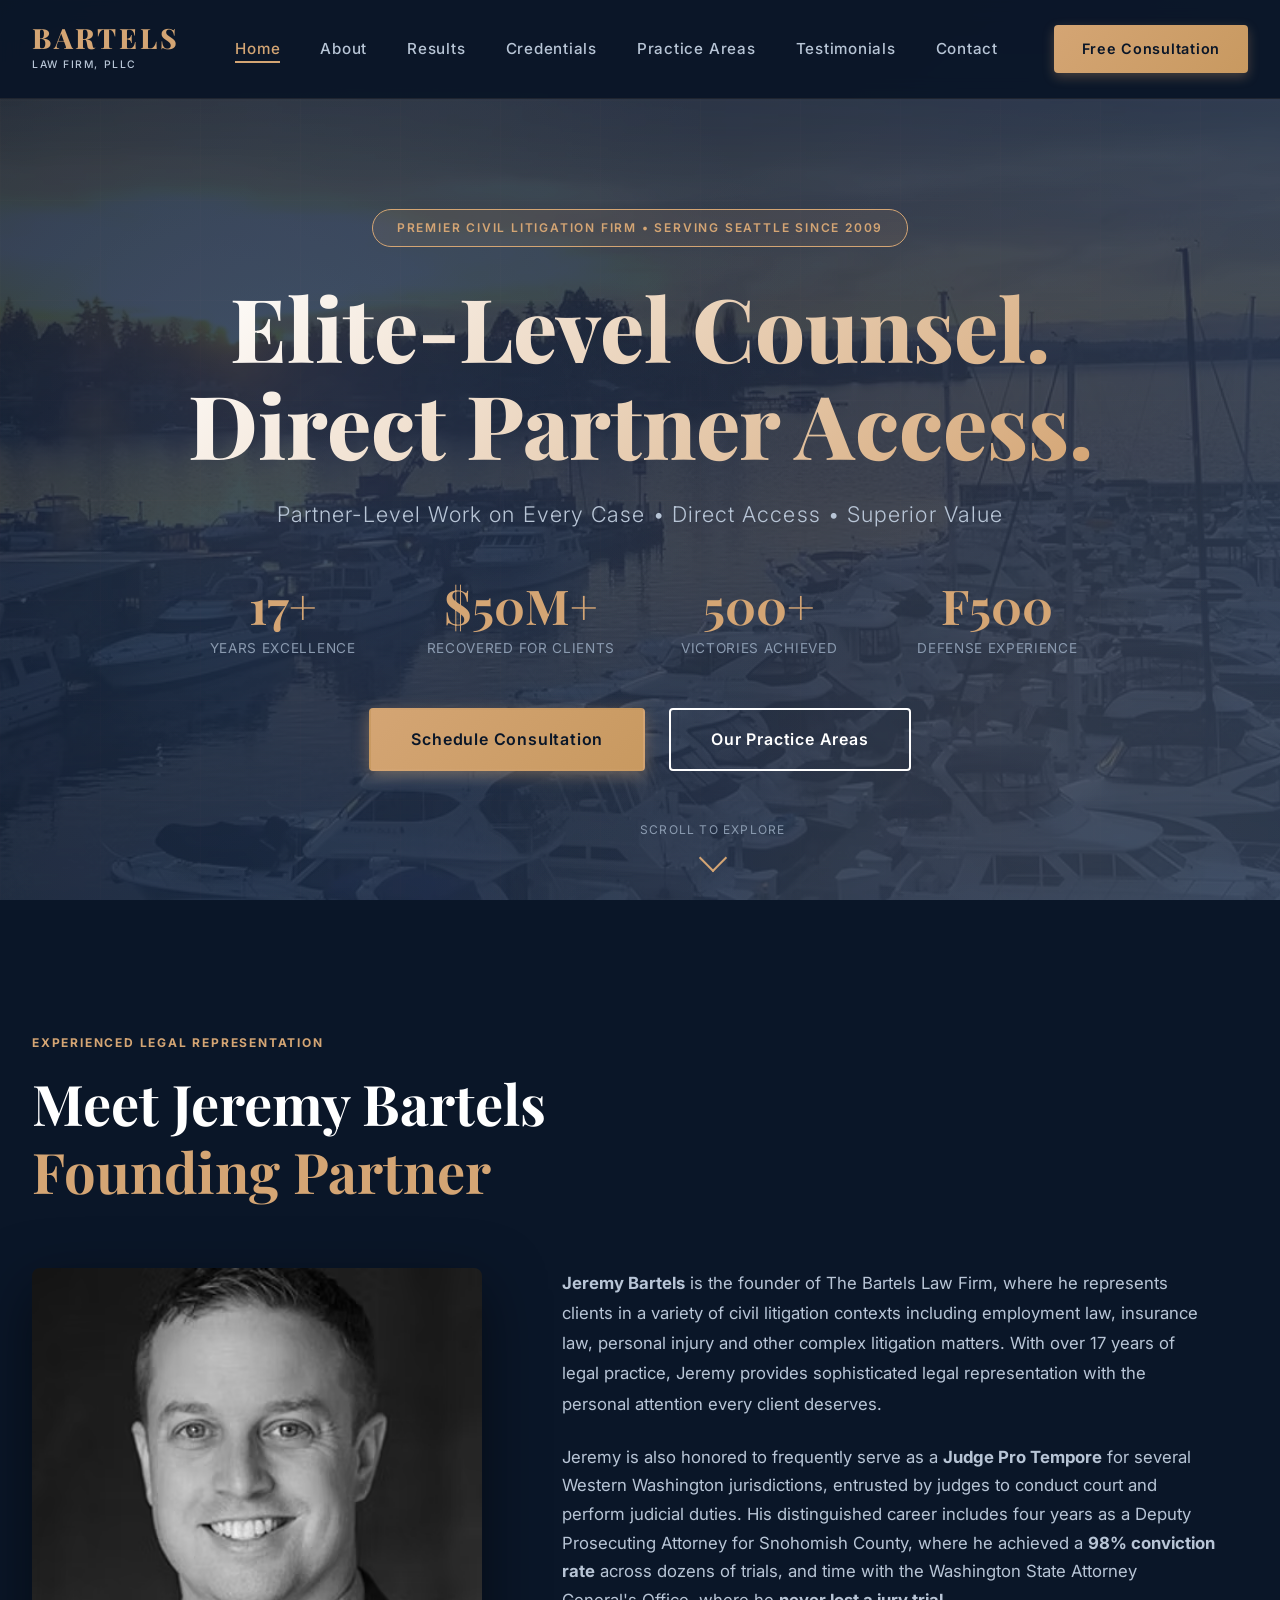
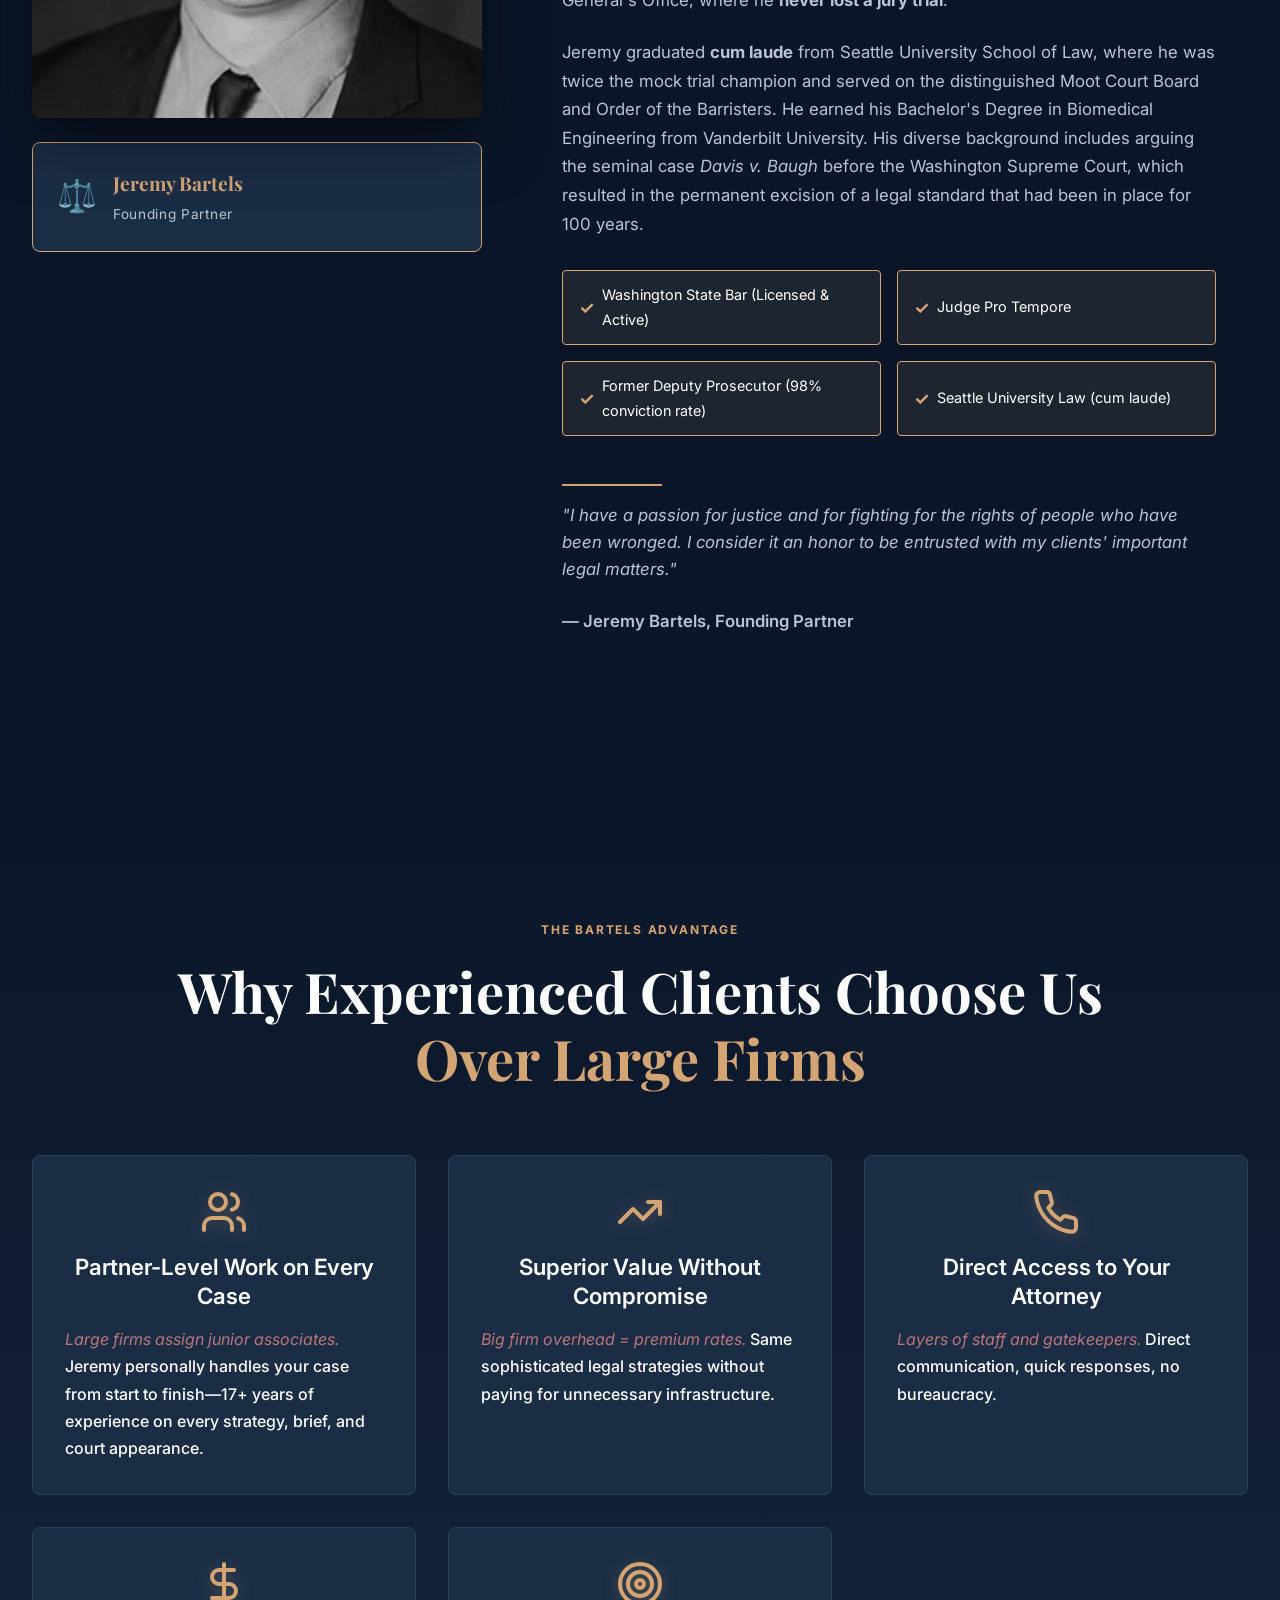
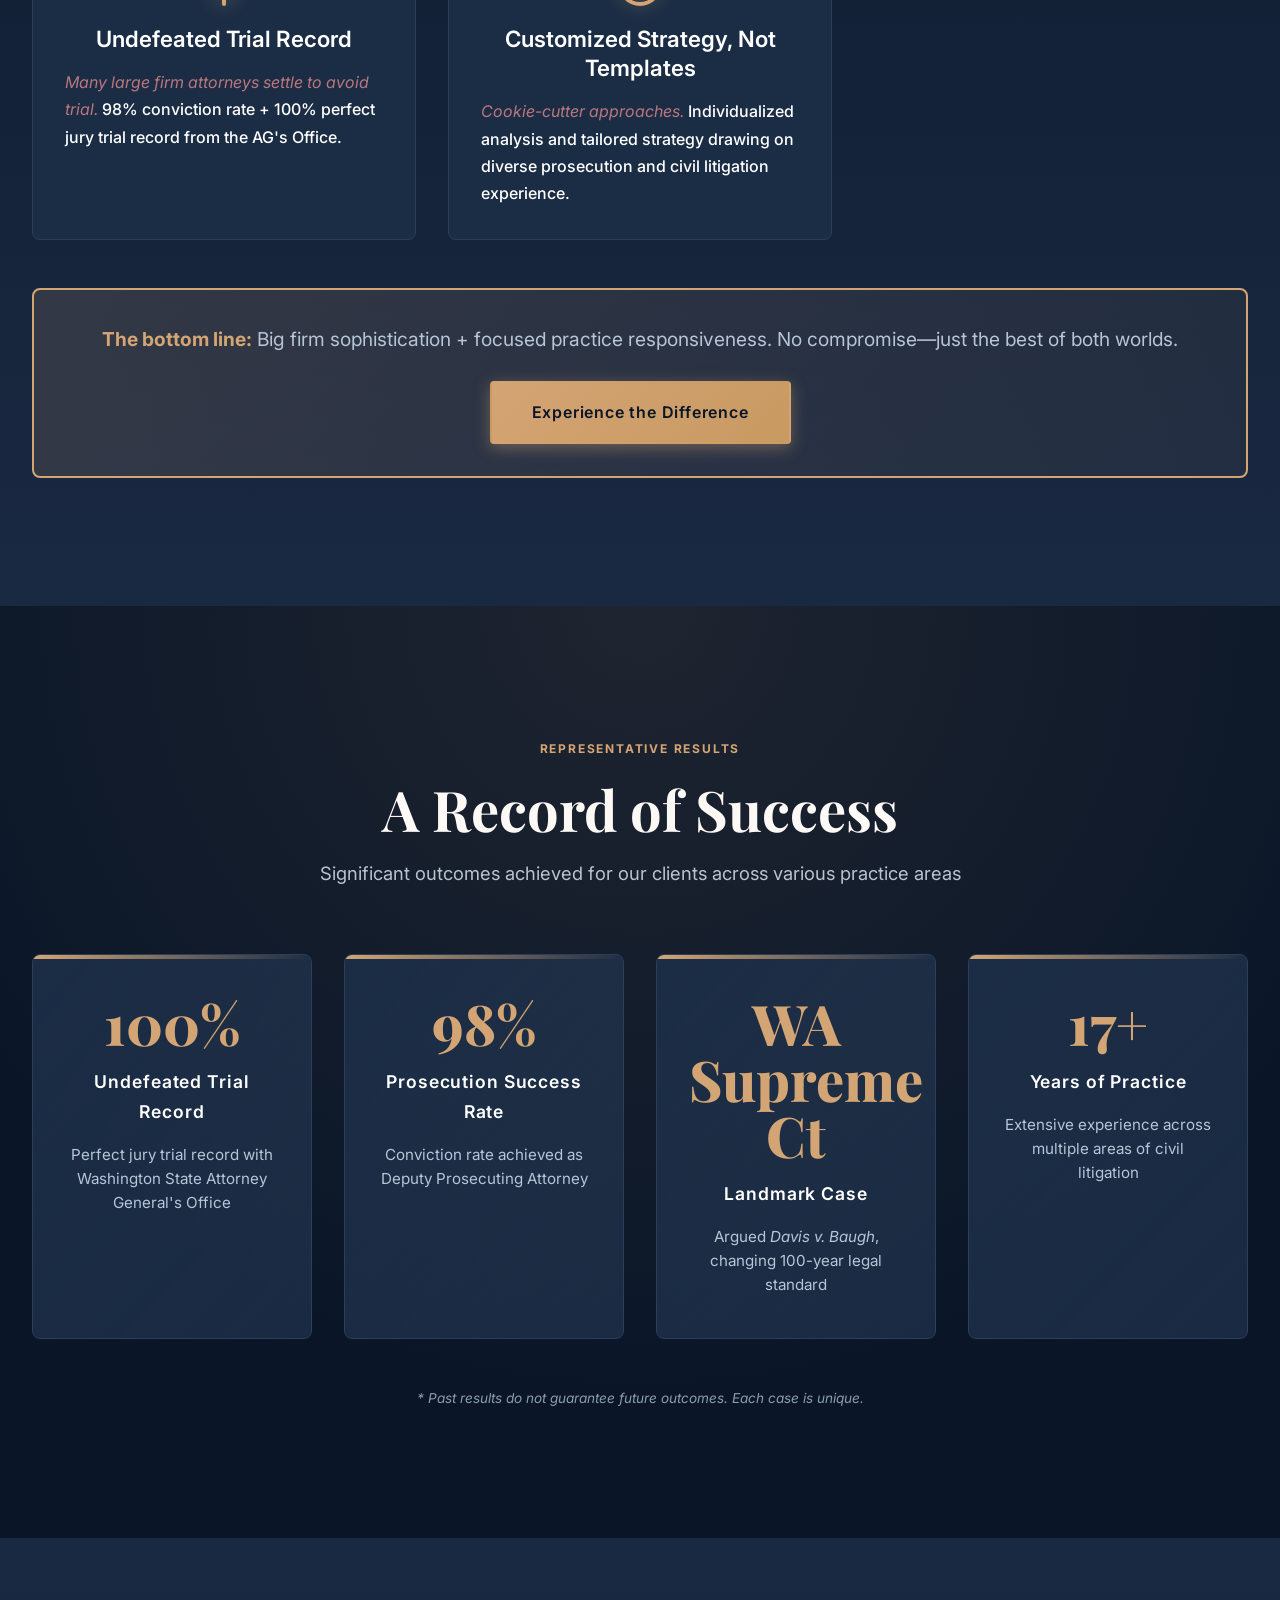
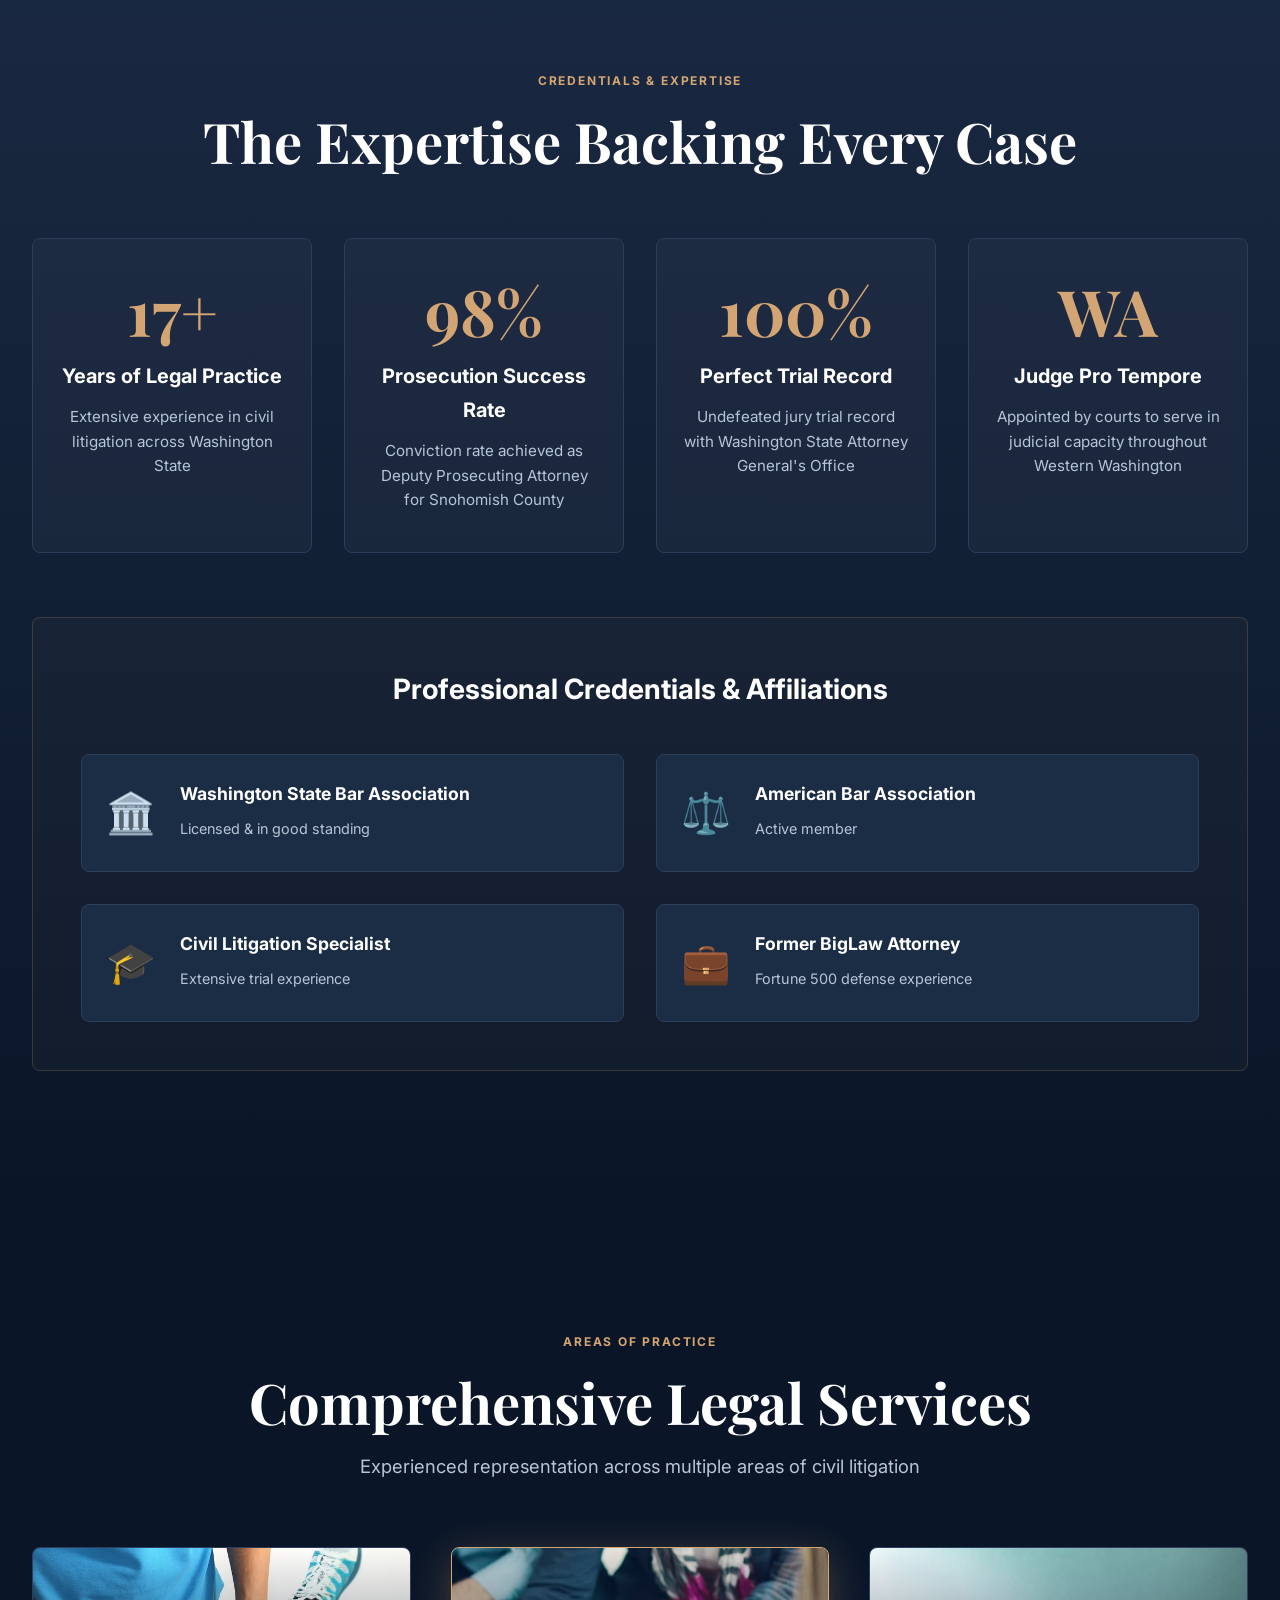
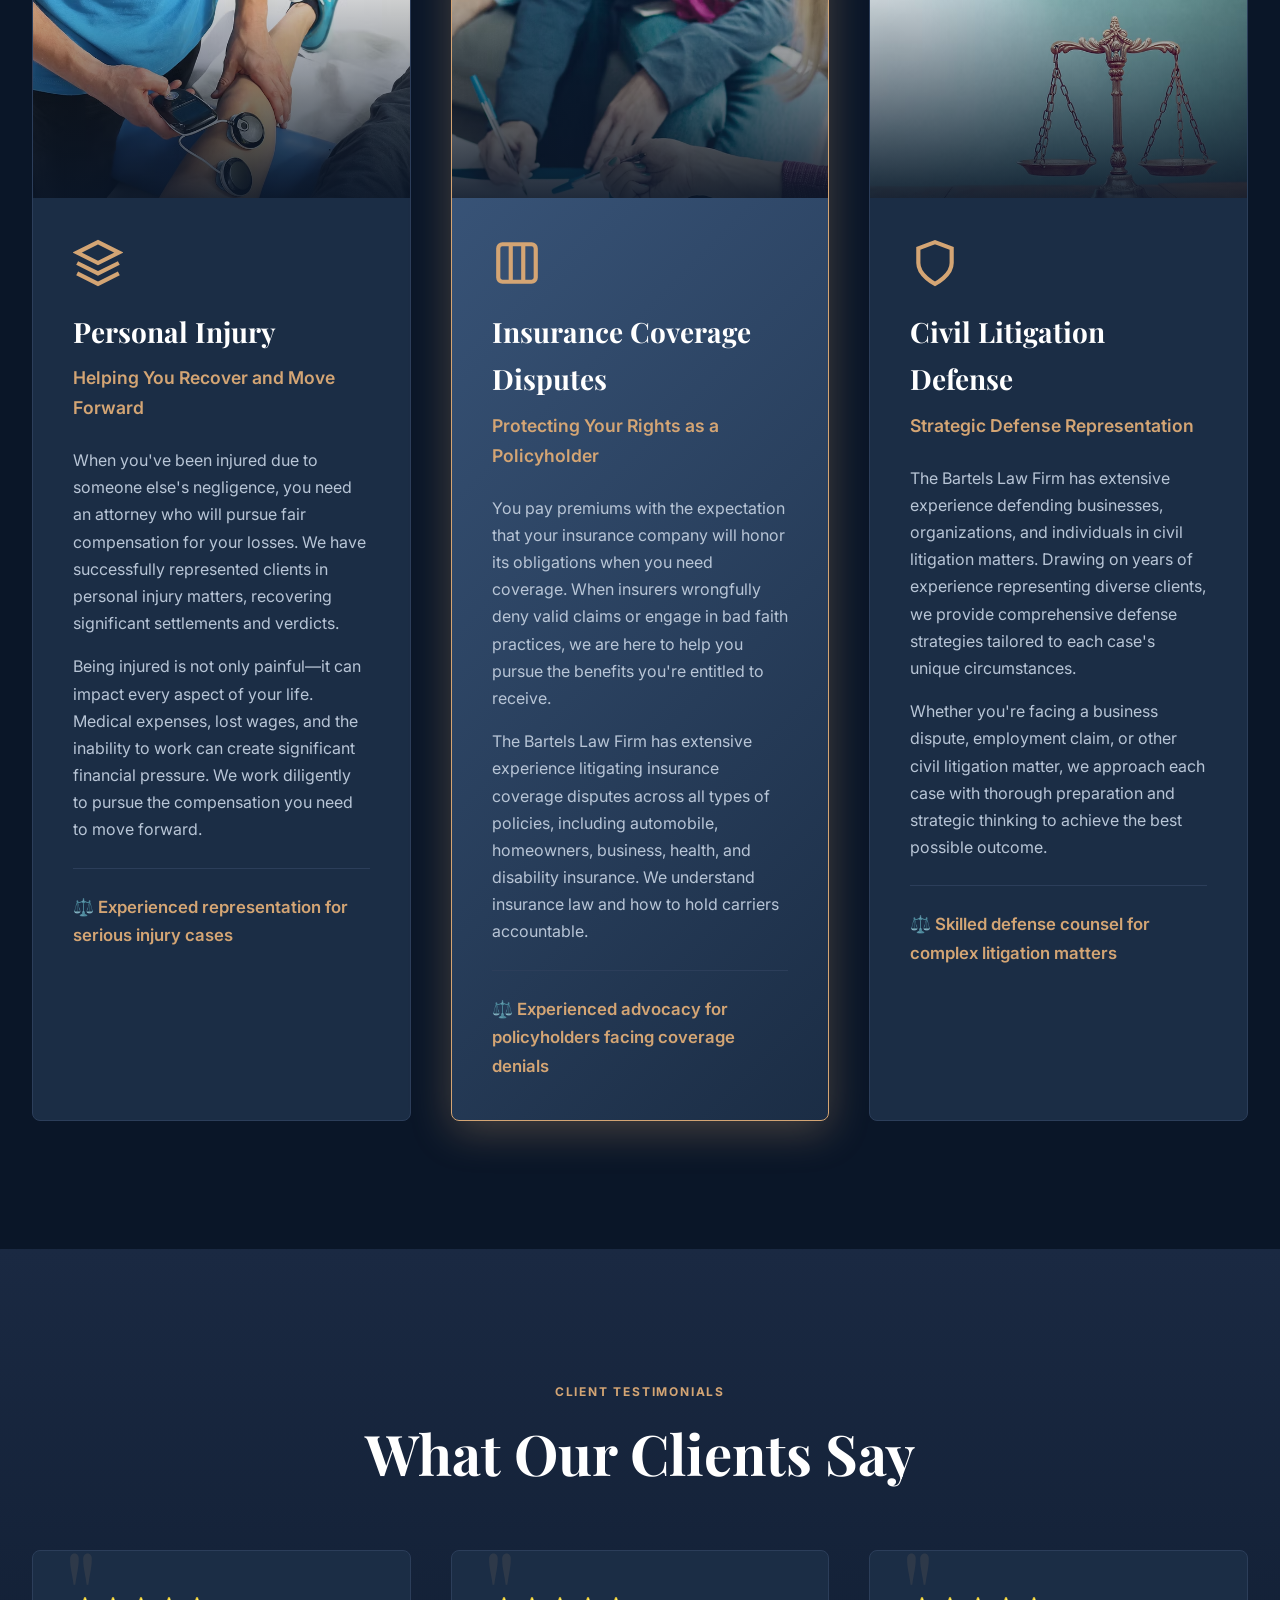
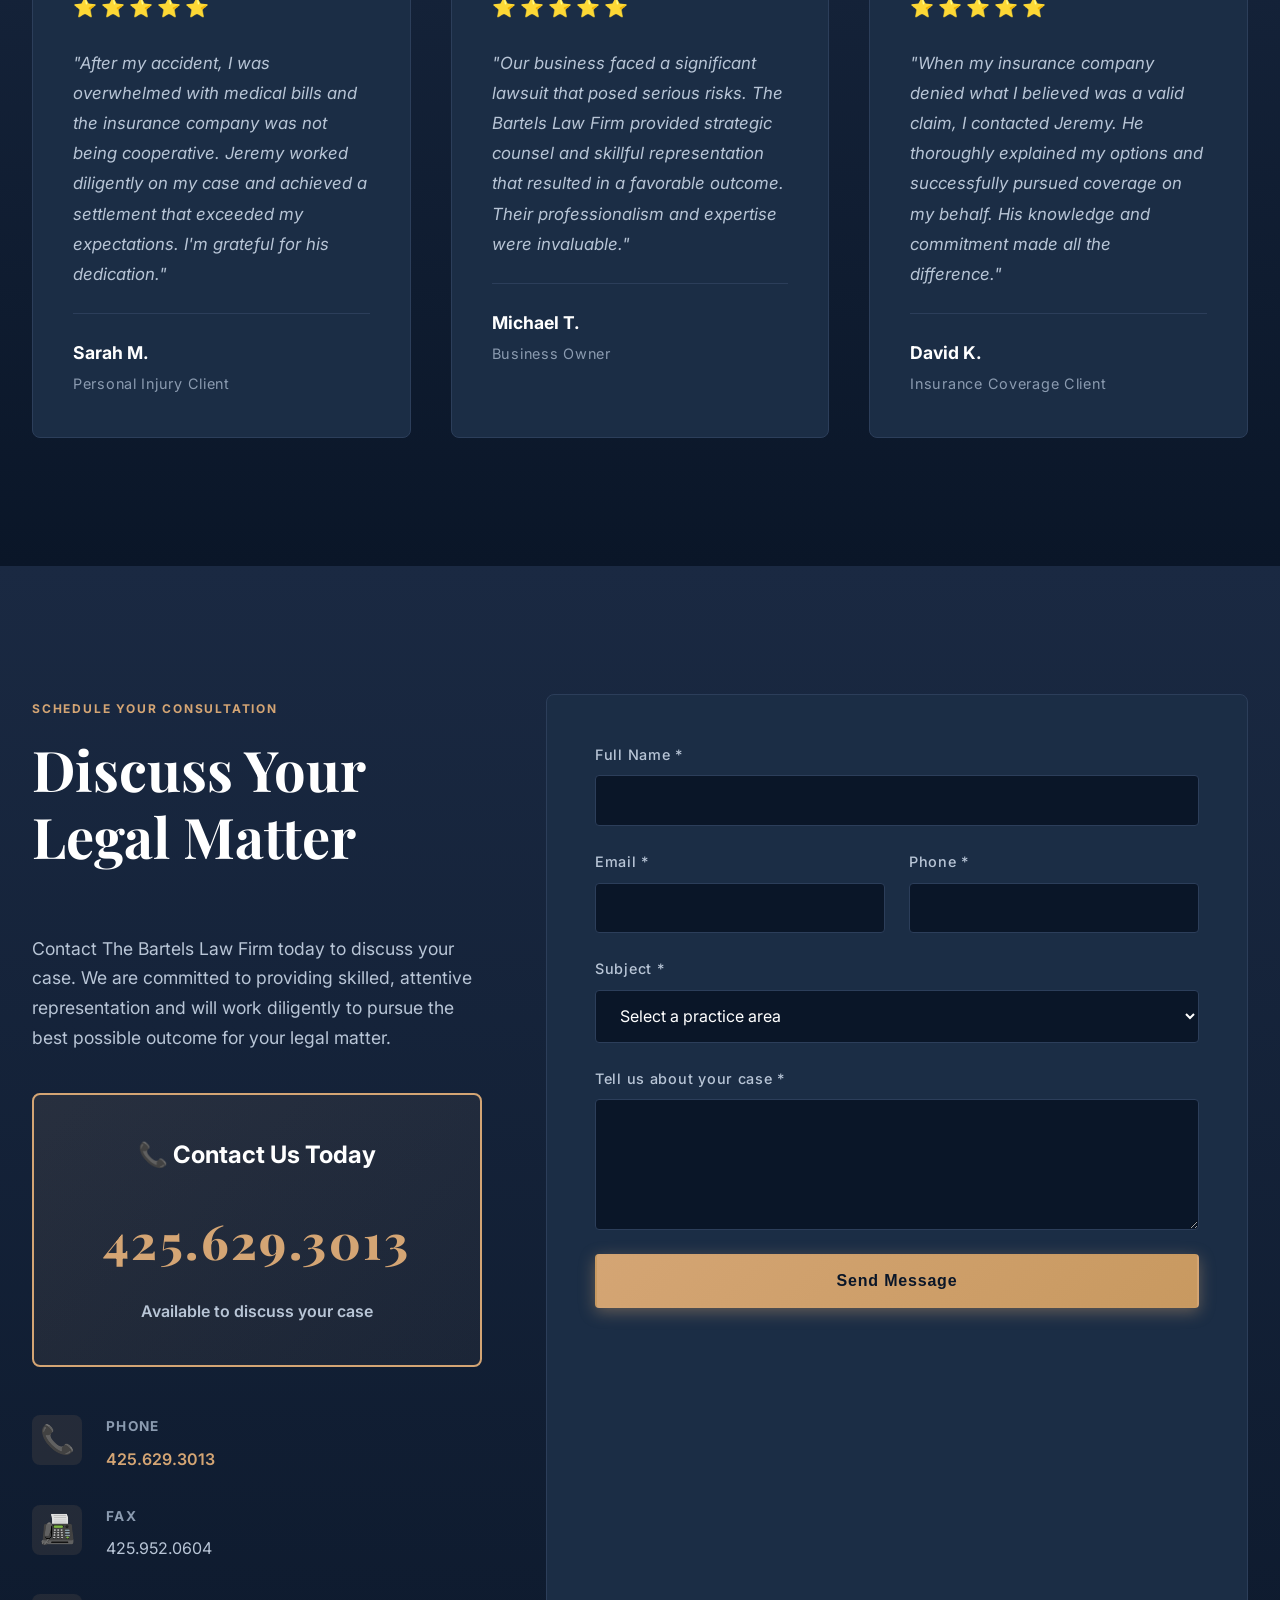
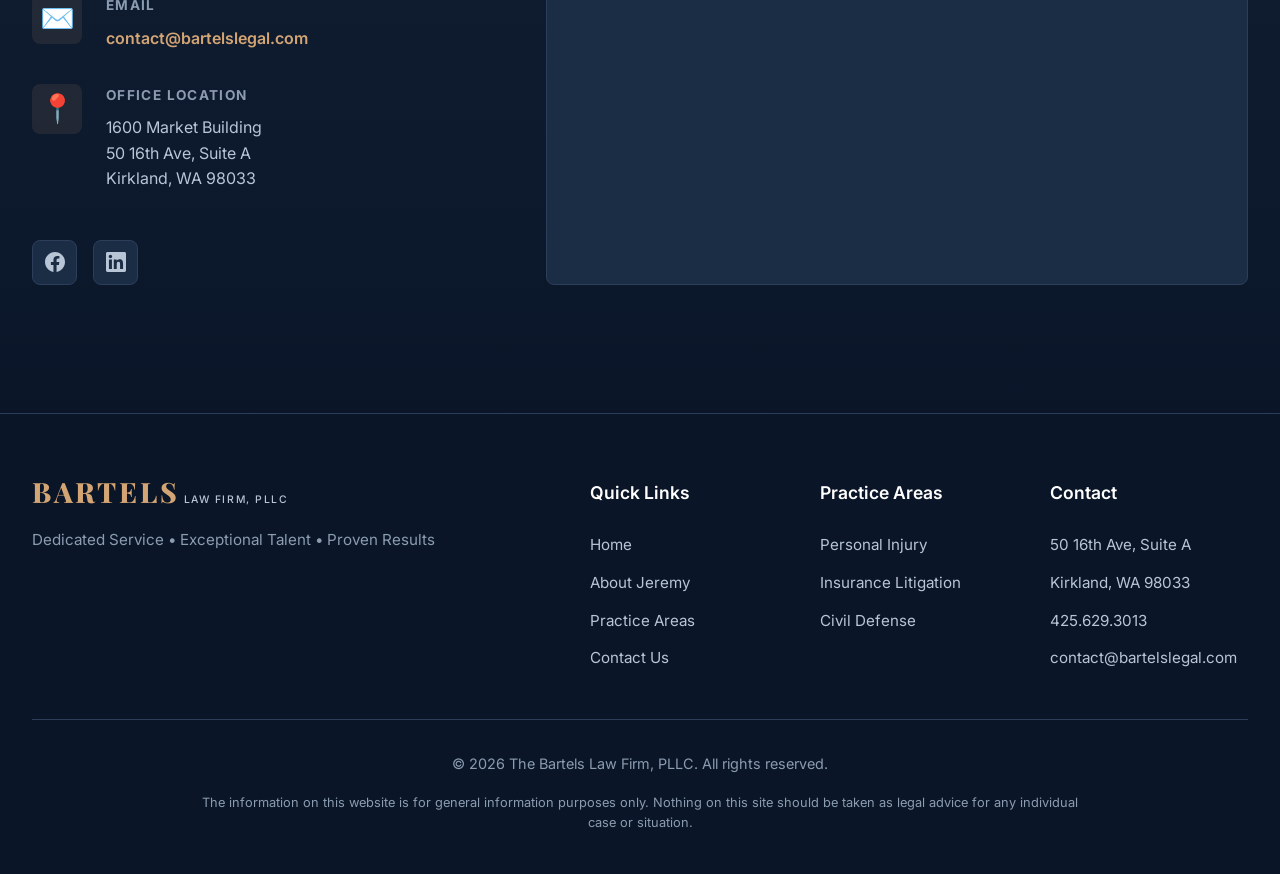
==== commit ccc5bffa: "Replace emoji icons with elegant Lucide SVG icons - Partner-Level Work: Users icon (representing per" ====
--- a/index.html
+++ b/index.html
@@ -132,31 +132,58 @@
             
             <div class="advantage-grid">
                 <div class="advantage-card">
-                    <div class="advantage-icon">👤</div>
+                    <div class="advantage-icon">
+                        <svg xmlns="http://www.w3.org/2000/svg" width="48" height="48" viewBox="0 0 24 24" fill="none" stroke="currentColor" stroke-width="2" stroke-linecap="round" stroke-linejoin="round">
+                            <path d="M16 21v-2a4 4 0 0 0-4-4H6a4 4 0 0 0-4 4v2"/>
+                            <circle cx="9" cy="7" r="4"/>
+                            <path d="M22 21v-2a4 4 0 0 0-3-3.87"/>
+                            <path d="M16 3.13a4 4 0 0 1 0 7.75"/>
+                        </svg>
+                    </div>
                     <h3>Partner-Level Work on Every Case</h3>
                     <p class="advantage-text"><span class="disadvantage">Large firms assign junior associates.</span> <span class="advantage-highlight">Jeremy personally handles your case from start to finish—17+ years of experience on every strategy, brief, and court appearance.</span></p>
                 </div>
 
                 <div class="advantage-card">
-                    <div class="advantage-icon">💰</div>
+                    <div class="advantage-icon">
+                        <svg xmlns="http://www.w3.org/2000/svg" width="48" height="48" viewBox="0 0 24 24" fill="none" stroke="currentColor" stroke-width="2" stroke-linecap="round" stroke-linejoin="round">
+                            <polyline points="22 7 13.5 15.5 8.5 10.5 2 17"/>
+                            <polyline points="16 7 22 7 22 13"/>
+                        </svg>
+                    </div>
                     <h3>Superior Value Without Compromise</h3>
                     <p class="advantage-text"><span class="disadvantage">Big firm overhead = premium rates.</span> <span class="advantage-highlight">Same sophisticated legal strategies without paying for unnecessary infrastructure.</span></p>
                 </div>
 
                 <div class="advantage-card">
-                    <div class="advantage-icon">📞</div>
+                    <div class="advantage-icon">
+                        <svg xmlns="http://www.w3.org/2000/svg" width="48" height="48" viewBox="0 0 24 24" fill="none" stroke="currentColor" stroke-width="2" stroke-linecap="round" stroke-linejoin="round">
+                            <path d="M22 16.92v3a2 2 0 0 1-2.18 2 19.79 19.79 0 0 1-8.63-3.07 19.5 19.5 0 0 1-6-6 19.79 19.79 0 0 1-3.07-8.67A2 2 0 0 1 4.11 2h3a2 2 0 0 1 2 1.72 12.84 12.84 0 0 0 .7 2.81 2 2 0 0 1-.45 2.11L8.09 9.91a16 16 0 0 0 6 6l1.27-1.27a2 2 0 0 1 2.11-.45 12.84 12.84 0 0 0 2.81.7A2 2 0 0 1 22 16.92z"/>
+                        </svg>
+                    </div>
                     <h3>Direct Access to Your Attorney</h3>
                     <p class="advantage-text"><span class="disadvantage">Layers of staff and gatekeepers.</span> <span class="advantage-highlight">Direct communication, quick responses, no bureaucracy.</span></p>
                 </div>
 
                 <div class="advantage-card">
-                    <div class="advantage-icon">⚖️</div>
+                    <div class="advantage-icon">
+                        <svg xmlns="http://www.w3.org/2000/svg" width="48" height="48" viewBox="0 0 24 24" fill="none" stroke="currentColor" stroke-width="2" stroke-linecap="round" stroke-linejoin="round">
+                            <line x1="12" y1="2" x2="12" y2="22"/>
+                            <path d="M17 5H9.5a3.5 3.5 0 0 0 0 7h5a3.5 3.5 0 0 1 0 7H6"/>
+                        </svg>
+                    </div>
                     <h3>Undefeated Trial Record</h3>
                     <p class="advantage-text"><span class="disadvantage">Many large firm attorneys settle to avoid trial.</span> <span class="advantage-highlight">98% conviction rate + 100% perfect jury trial record from the AG's Office.</span></p>
                 </div>
 
                 <div class="advantage-card">
-                    <div class="advantage-icon">🎯</div>
+                    <div class="advantage-icon">
+                        <svg xmlns="http://www.w3.org/2000/svg" width="48" height="48" viewBox="0 0 24 24" fill="none" stroke="currentColor" stroke-width="2" stroke-linecap="round" stroke-linejoin="round">
+                            <circle cx="12" cy="12" r="10"/>
+                            <circle cx="12" cy="12" r="6"/>
+                            <circle cx="12" cy="12" r="2"/>
+                        </svg>
+                    </div>
                     <h3>Customized Strategy, Not Templates</h3>
                     <p class="advantage-text"><span class="disadvantage">Cookie-cutter approaches.</span> <span class="advantage-highlight">Individualized analysis and tailored strategy drawing on diverse prosecution and civil litigation experience.</span></p>
                 </div>
--- a/styles.css
+++ b/styles.css
@@ -640,6 +640,22 @@
     display: block;
 }
 
+.advantage-icon svg {
+    width: 48px;
+    height: 48px;
+    stroke: var(--accent-gold);
+    margin: 0 auto;
+    display: block;
+    filter: drop-shadow(0 2px 8px rgba(212, 165, 116, 0.3));
+    transition: var(--transition);
+}
+
+.advantage-card:hover .advantage-icon svg {
+    stroke: var(--accent-gold);
+    filter: drop-shadow(0 4px 16px rgba(212, 165, 116, 0.5));
+    transform: scale(1.1);
+}
+
 .advantage-card h3 {
     font-size: 1.4rem;
     color: var(--text-primary);
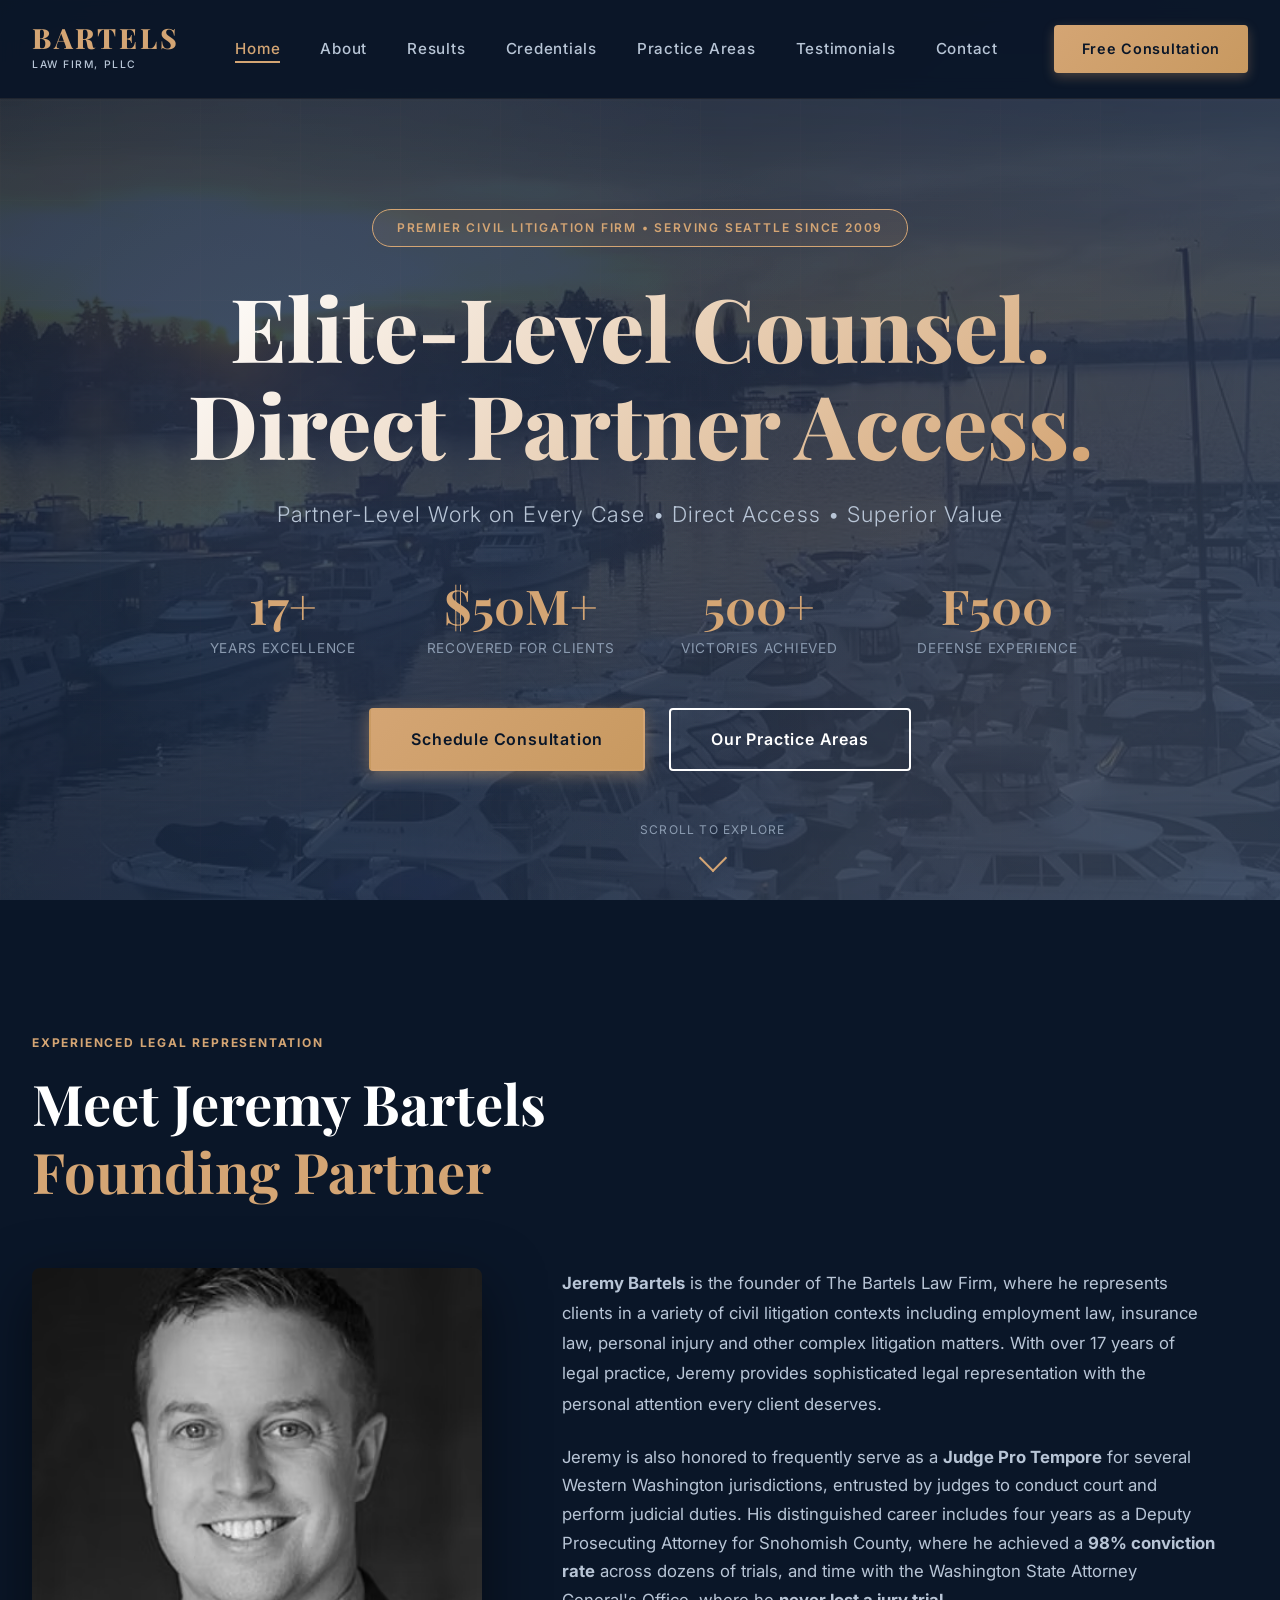
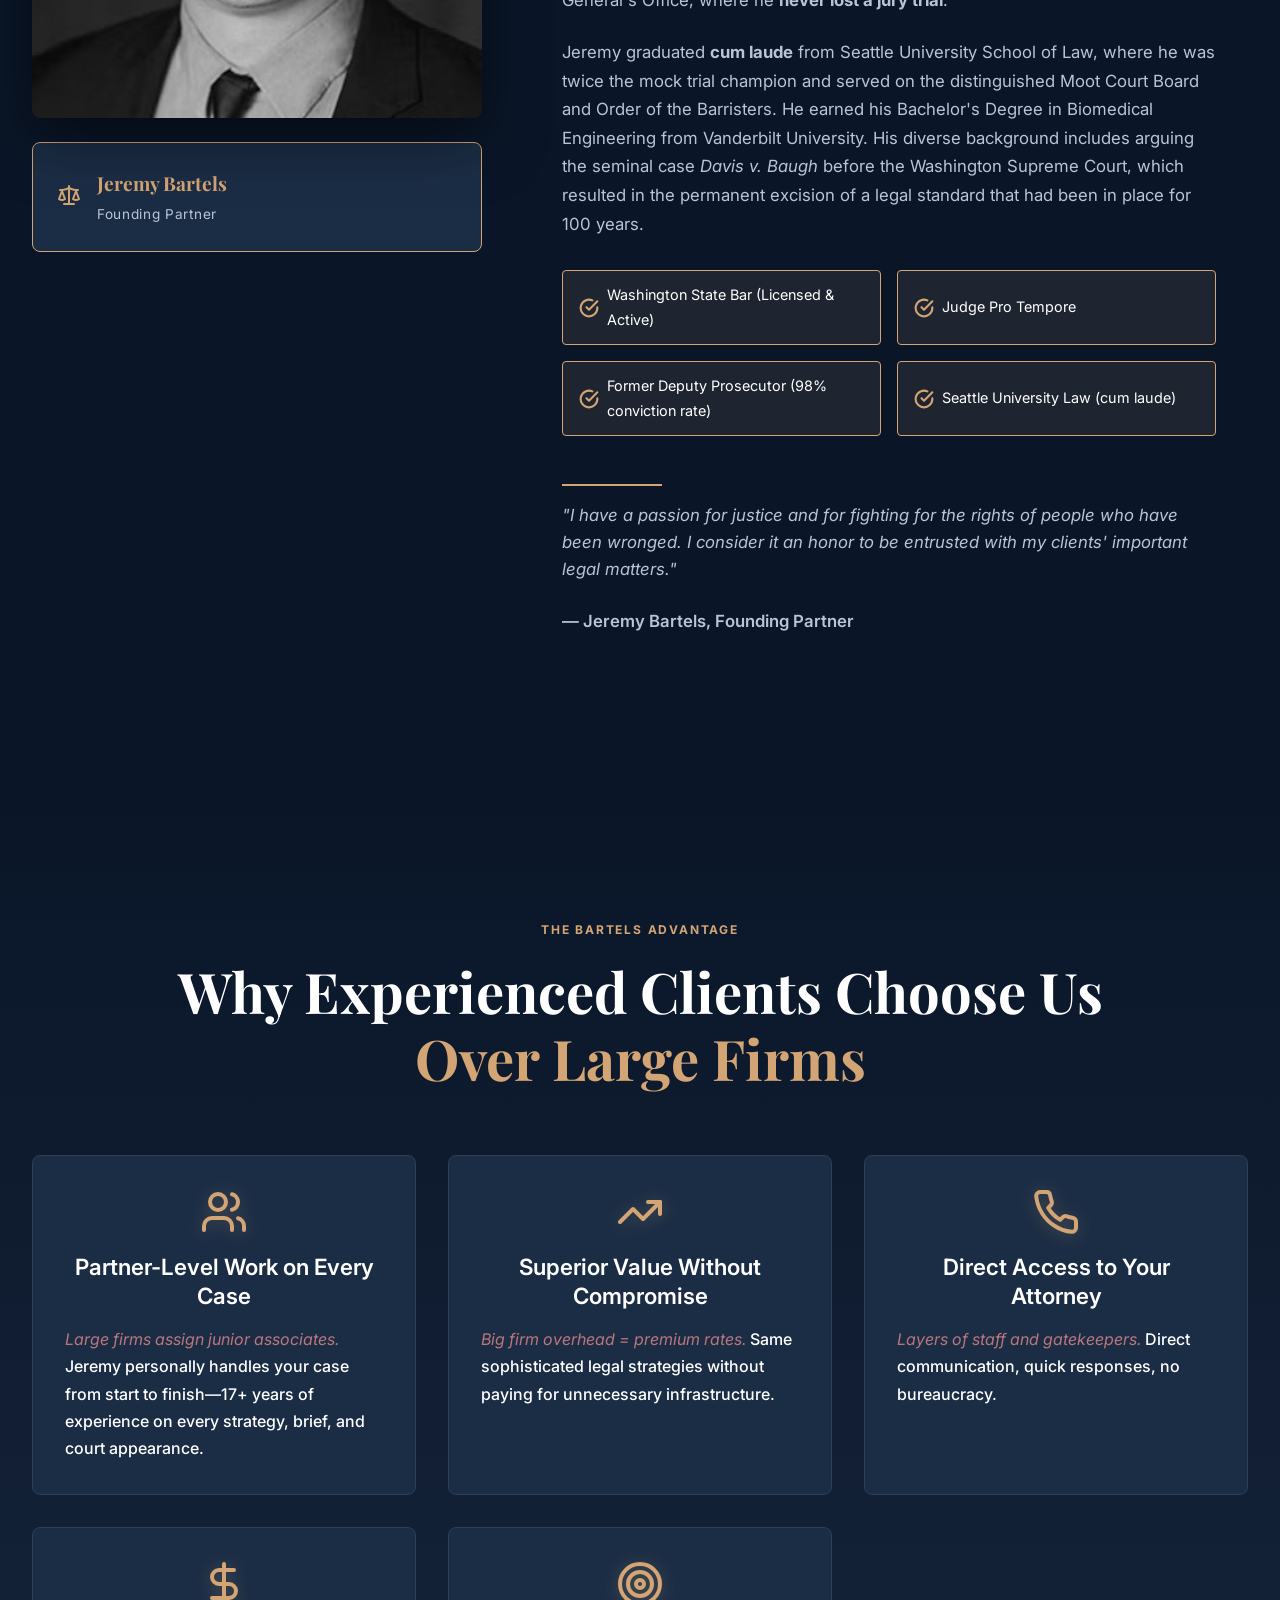
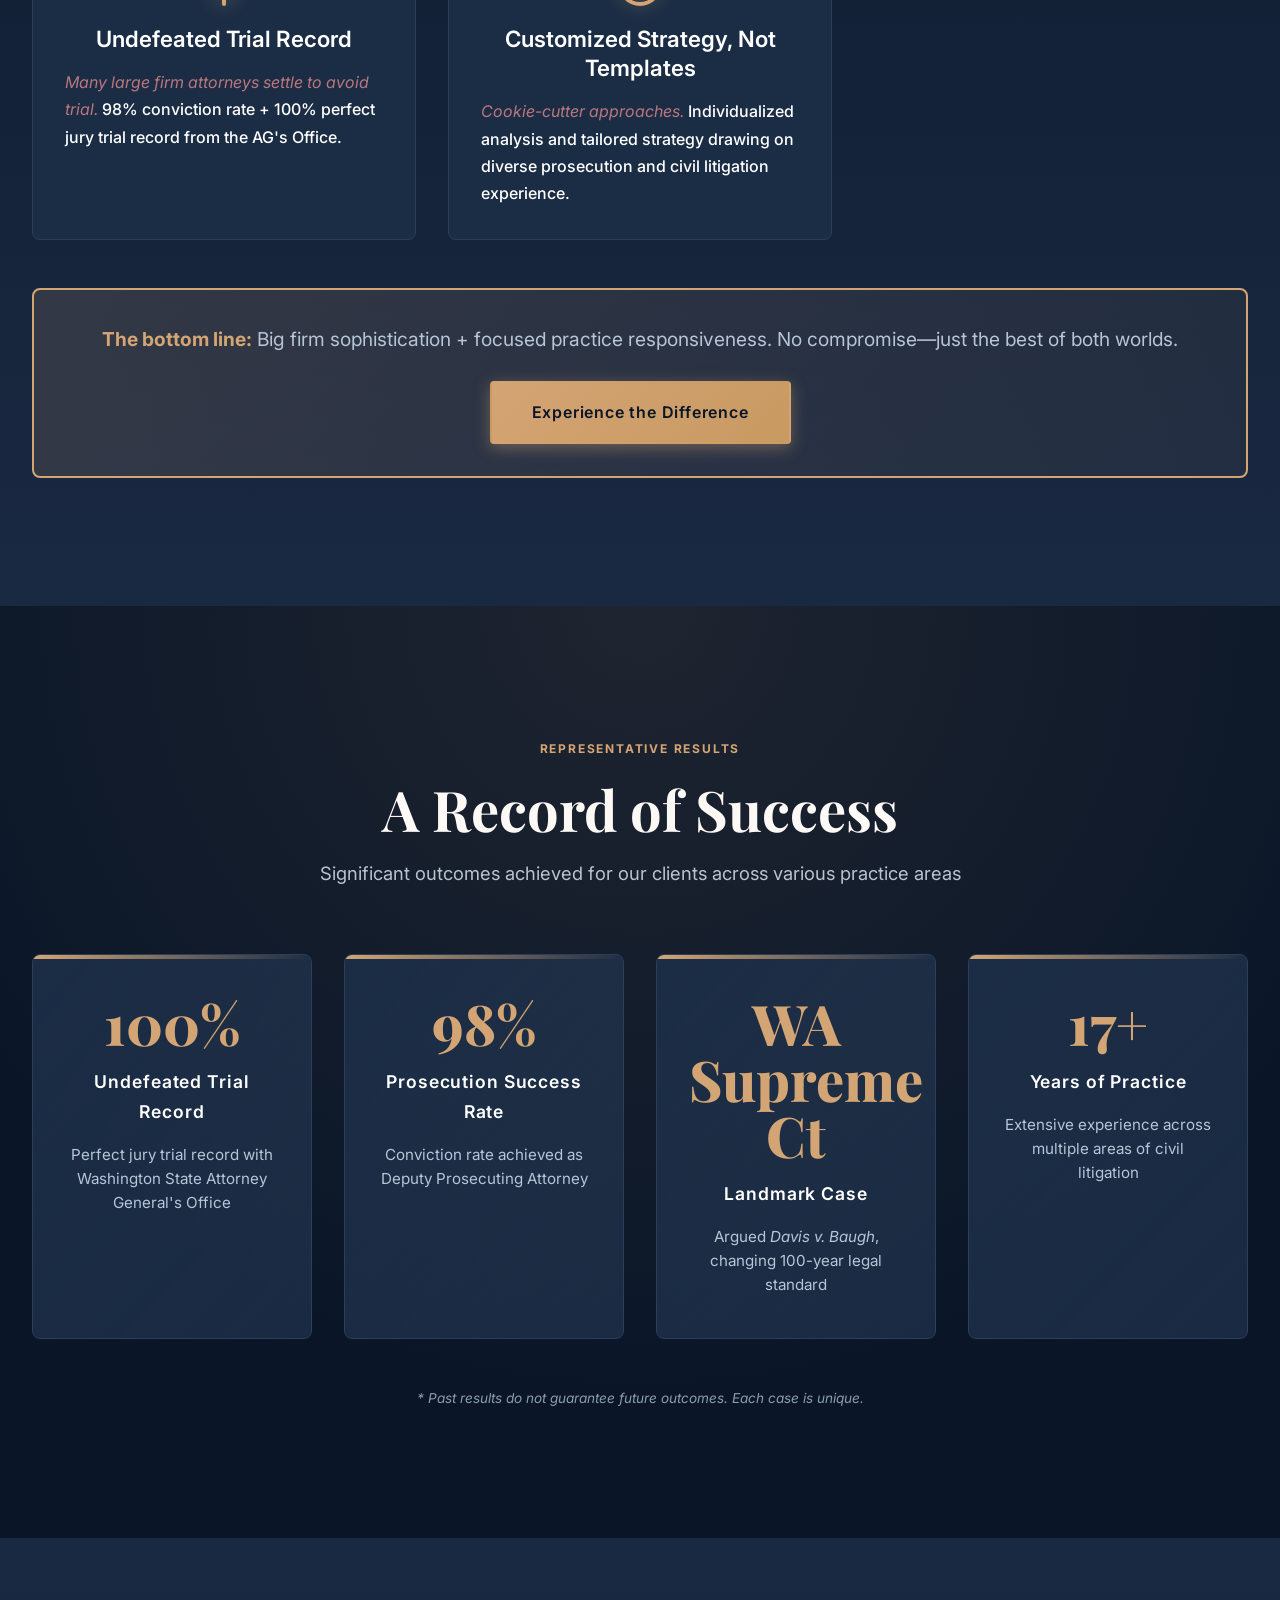
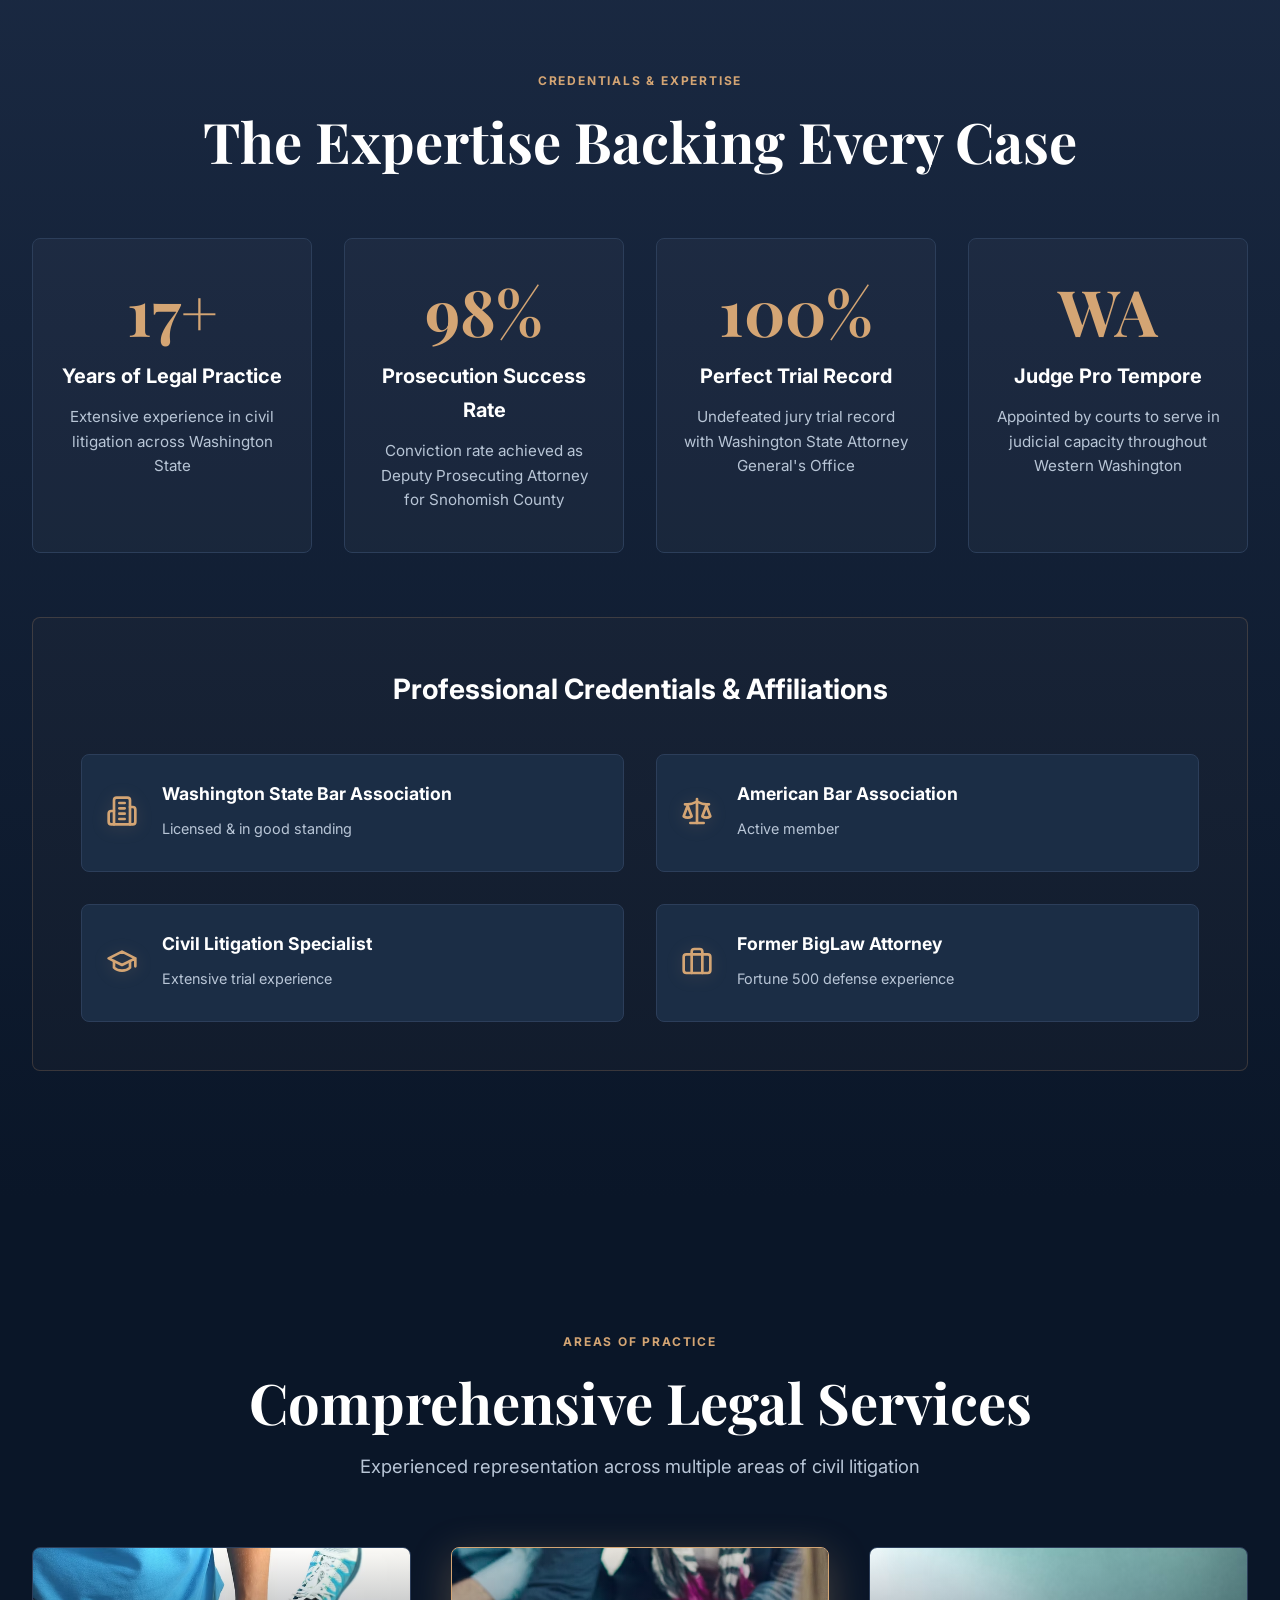
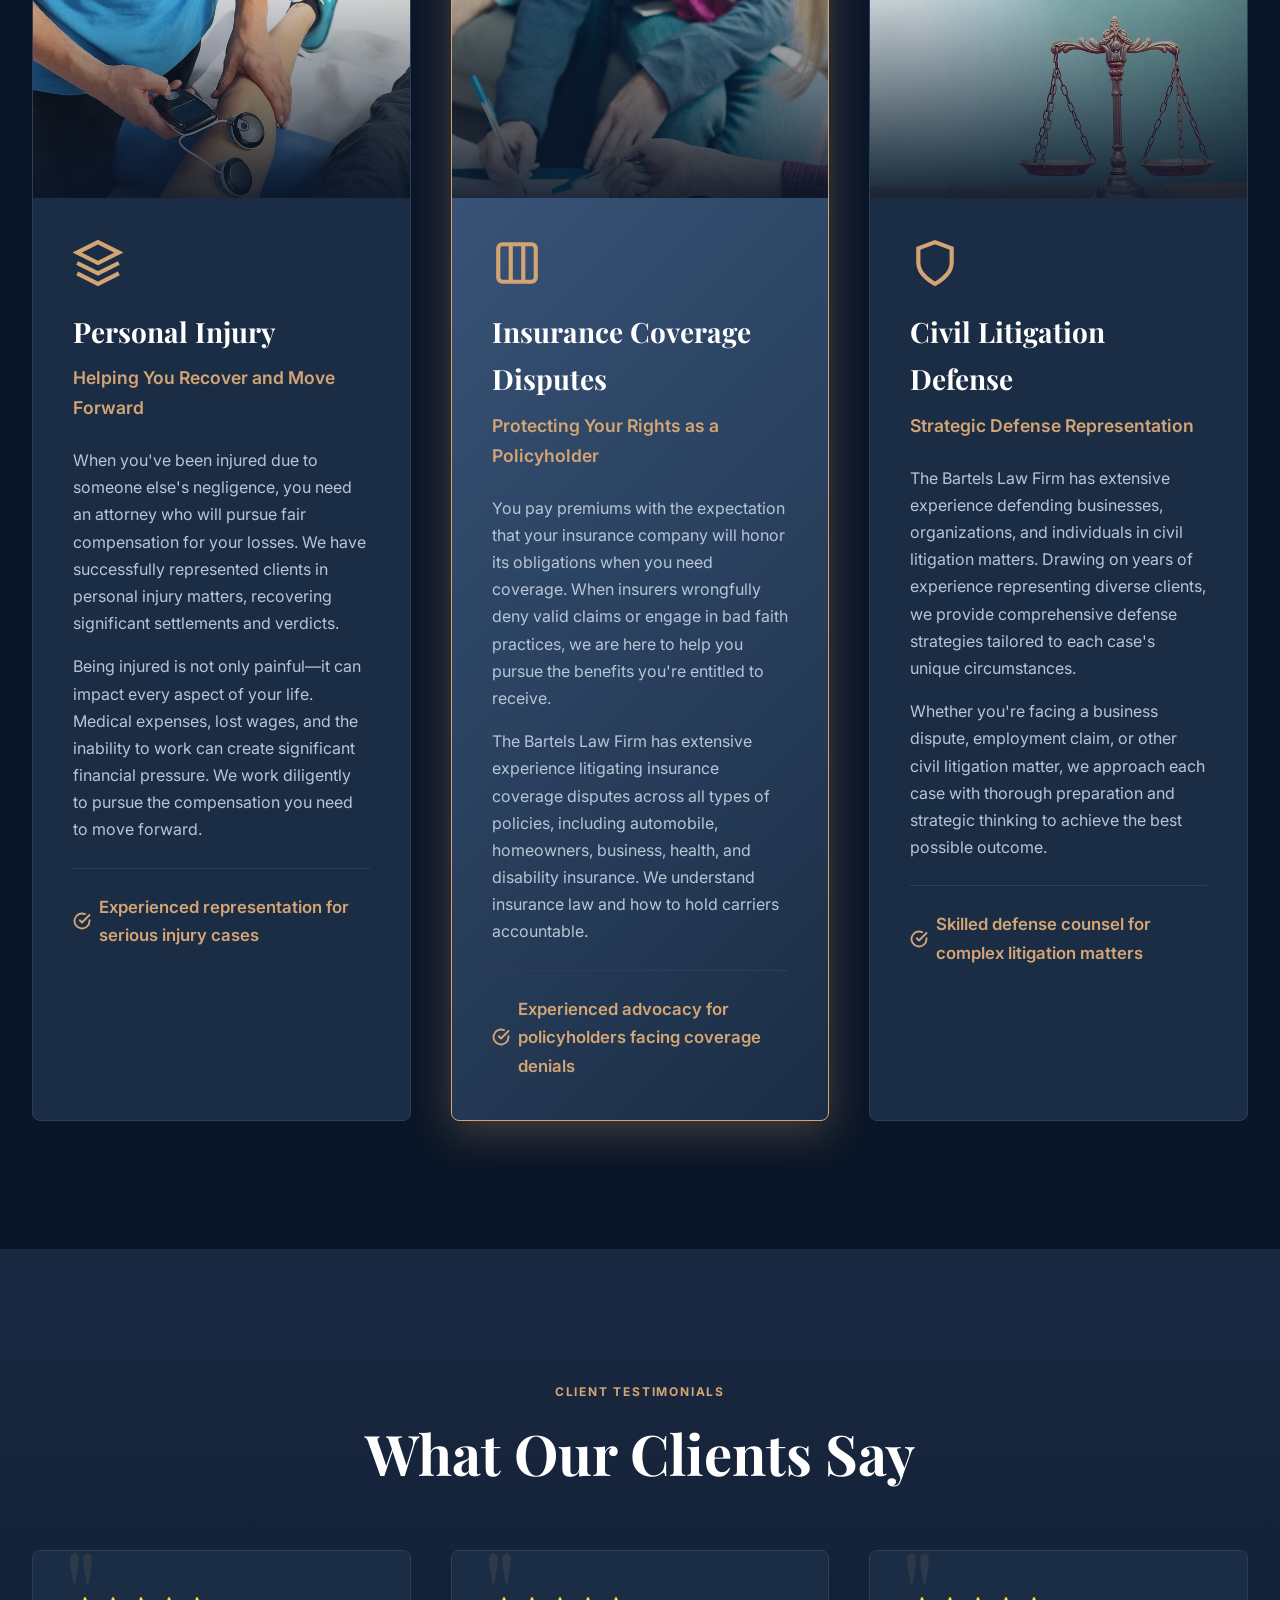
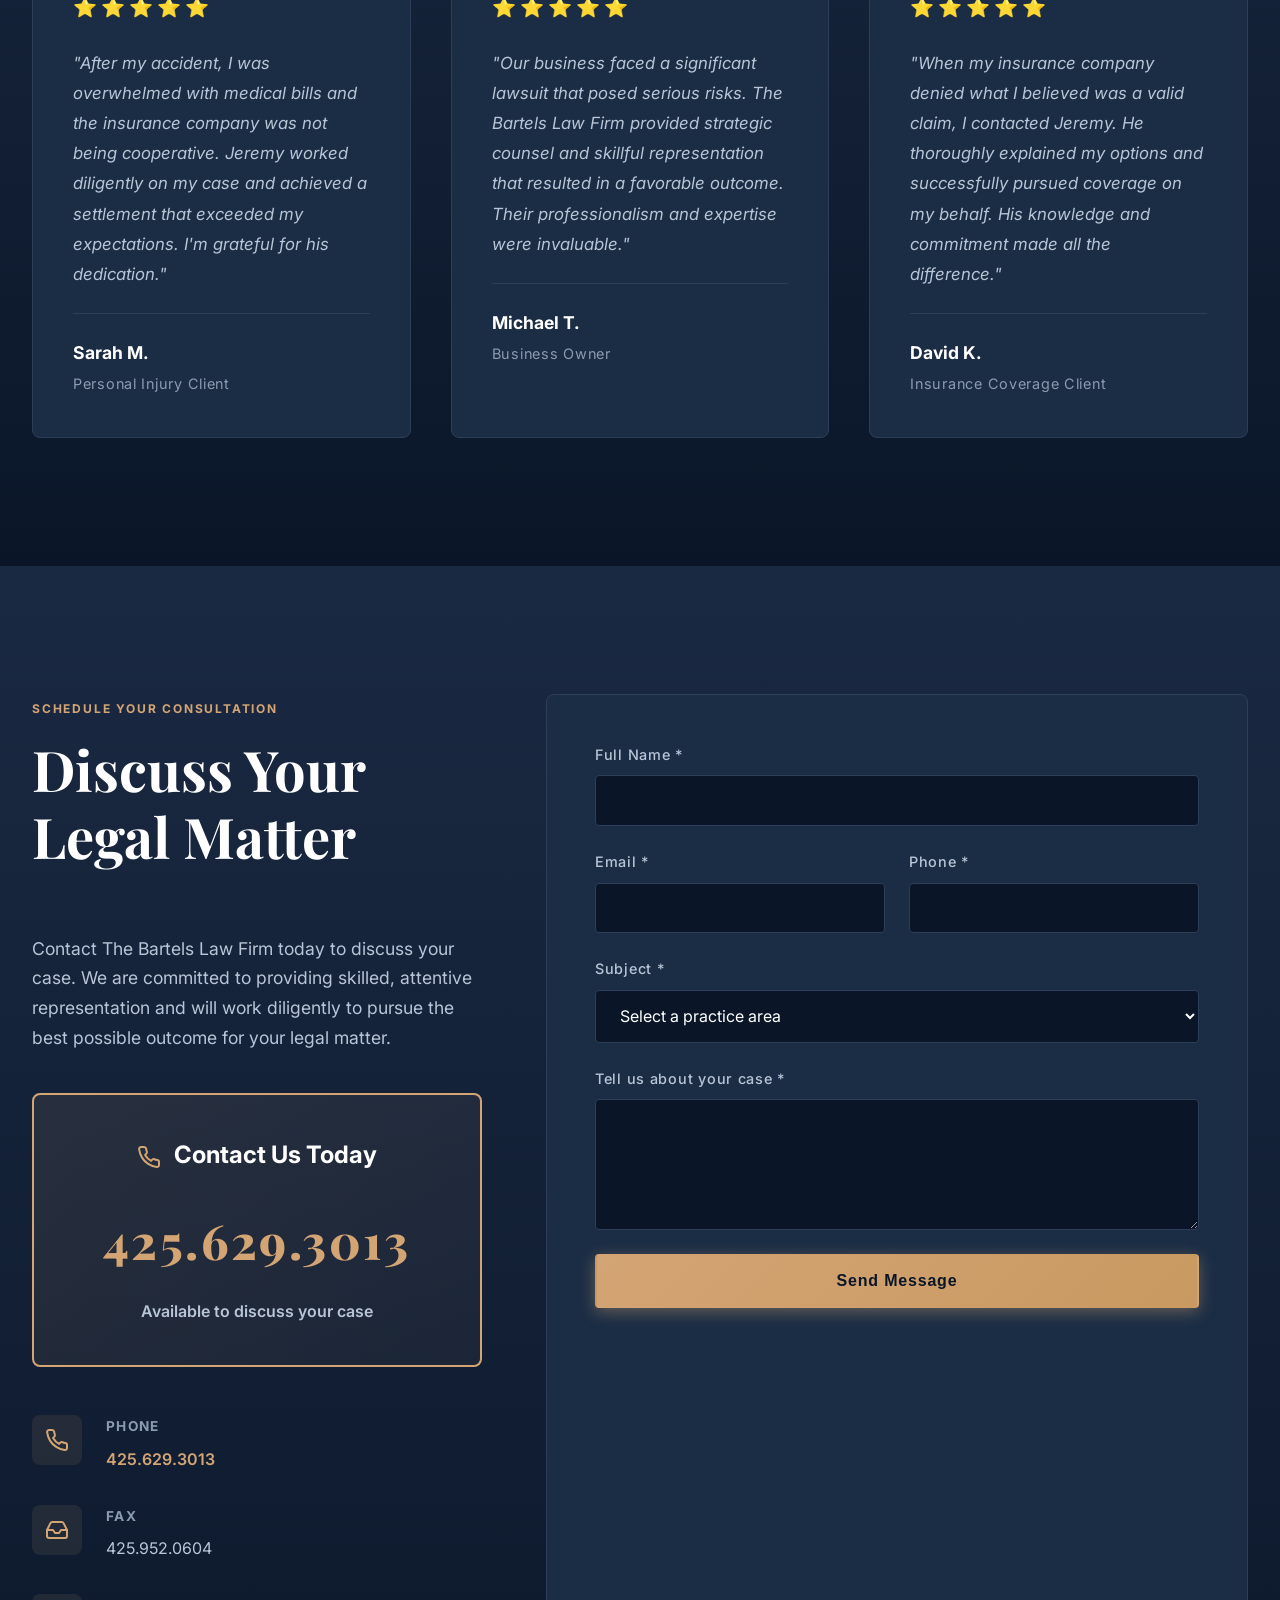
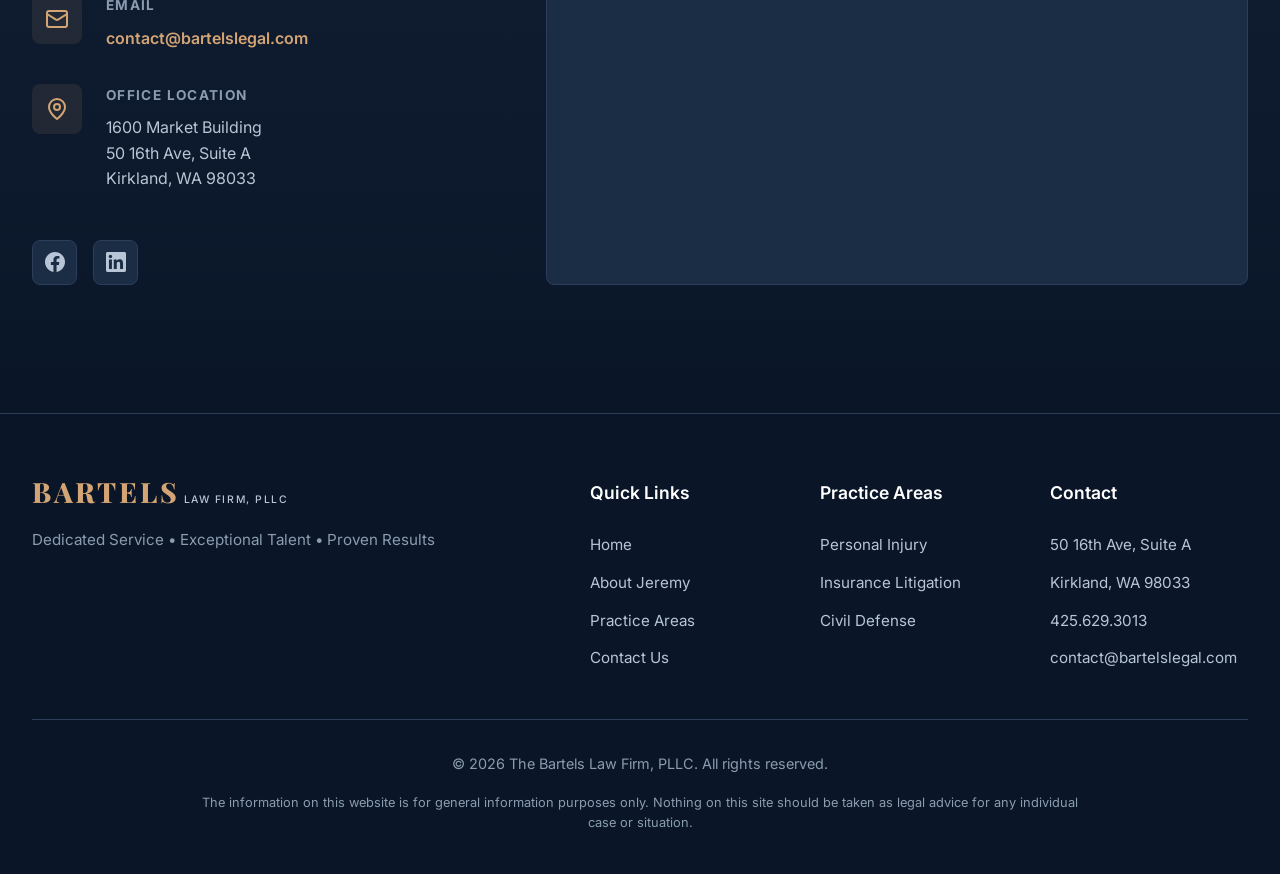
==== commit 7c4c8125: "Replace all emojis with professional Lucide SVG icons Replaced emojis in: - Jeremy Bartels badge: sc" ====
--- a/index.html
+++ b/index.html
@@ -88,7 +88,15 @@
                         <img src="images/jeremy-bartels Rocke Law Headshot.jpg.avif" alt="Attorney Jeremy Bartels" class="attorney-portrait">
                     </div>
                     <div class="image-badge">
-                        <div class="badge-icon">⚖️</div>
+                        <div class="badge-icon">
+                            <svg xmlns="http://www.w3.org/2000/svg" width="24" height="24" viewBox="0 0 24 24" fill="none" stroke="currentColor" stroke-width="2" stroke-linecap="round" stroke-linejoin="round">
+                                <path d="m16 16 3-8 3 8c-.87.65-1.92 1-3 1s-2.13-.35-3-1Z"/>
+                                <path d="m2 16 3-8 3 8c-.87.65-1.92 1-3 1s-2.13-.35-3-1Z"/>
+                                <path d="M7 21h10"/>
+                                <path d="M12 3v18"/>
+                                <path d="M3 7h2c2 0 5-1 7-2 2 1 5 2 7 2h2"/>
+                            </svg>
+                        </div>
                         <div class="badge-text">
                             <strong>Jeremy Bartels</strong>
                             <span>Founding Partner</span>
@@ -106,10 +114,34 @@
                         Jeremy graduated <strong>cum laude</strong> from Seattle University School of Law, where he was twice the mock trial champion and served on the distinguished Moot Court Board and Order of the Barristers. He earned his Bachelor's Degree in Biomedical Engineering from Vanderbilt University. His diverse background includes arguing the seminal case <em>Davis v. Baugh</em> before the Washington Supreme Court, which resulted in the permanent excision of a legal standard that had been in place for 100 years.
                     </p>
                     <div class="credentials-list">
-                        <div class="credential-badge"><span class="check">✓</span> Washington State Bar (Licensed & Active)</div>
-                        <div class="credential-badge"><span class="check">✓</span> Judge Pro Tempore</div>
-                        <div class="credential-badge"><span class="check">✓</span> Former Deputy Prosecutor (98% conviction rate)</div>
-                        <div class="credential-badge"><span class="check">✓</span> Seattle University Law (cum laude)</div>
+                        <div class="credential-badge">
+                            <svg class="check-icon" xmlns="http://www.w3.org/2000/svg" width="20" height="20" viewBox="0 0 24 24" fill="none" stroke="currentColor" stroke-width="2.5" stroke-linecap="round" stroke-linejoin="round">
+                                <path d="M22 11.08V12a10 10 0 1 1-5.93-9.14"/>
+                                <polyline points="22 4 12 14.01 9 11.01"/>
+                            </svg>
+                            Washington State Bar (Licensed & Active)
+                        </div>
+                        <div class="credential-badge">
+                            <svg class="check-icon" xmlns="http://www.w3.org/2000/svg" width="20" height="20" viewBox="0 0 24 24" fill="none" stroke="currentColor" stroke-width="2.5" stroke-linecap="round" stroke-linejoin="round">
+                                <path d="M22 11.08V12a10 10 0 1 1-5.93-9.14"/>
+                                <polyline points="22 4 12 14.01 9 11.01"/>
+                            </svg>
+                            Judge Pro Tempore
+                        </div>
+                        <div class="credential-badge">
+                            <svg class="check-icon" xmlns="http://www.w3.org/2000/svg" width="20" height="20" viewBox="0 0 24 24" fill="none" stroke="currentColor" stroke-width="2.5" stroke-linecap="round" stroke-linejoin="round">
+                                <path d="M22 11.08V12a10 10 0 1 1-5.93-9.14"/>
+                                <polyline points="22 4 12 14.01 9 11.01"/>
+                            </svg>
+                            Former Deputy Prosecutor (98% conviction rate)
+                        </div>
+                        <div class="credential-badge">
+                            <svg class="check-icon" xmlns="http://www.w3.org/2000/svg" width="20" height="20" viewBox="0 0 24 24" fill="none" stroke="currentColor" stroke-width="2.5" stroke-linecap="round" stroke-linejoin="round">
+                                <path d="M22 11.08V12a10 10 0 1 1-5.93-9.14"/>
+                                <polyline points="22 4 12 14.01 9 11.01"/>
+                            </svg>
+                            Seattle University Law (cum laude)
+                        </div>
                     </div>
                     <div class="about-signature">
                         <div class="signature-line"></div>
@@ -263,28 +295,56 @@
                 <h3 class="membership-title">Professional Credentials & Affiliations</h3>
                 <div class="membership-grid">
                     <div class="membership-item">
-                        <div class="membership-icon">🏛️</div>
+                        <div class="membership-icon">
+                            <svg xmlns="http://www.w3.org/2000/svg" width="32" height="32" viewBox="0 0 24 24" fill="none" stroke="currentColor" stroke-width="2" stroke-linecap="round" stroke-linejoin="round">
+                                <path d="M6 22V4a2 2 0 0 1 2-2h8a2 2 0 0 1 2 2v18Z"/>
+                                <path d="M6 12H4a2 2 0 0 0-2 2v6a2 2 0 0 0 2 2h2"/>
+                                <path d="M18 9h2a2 2 0 0 1 2 2v9a2 2 0 0 1-2 2h-2"/>
+                                <path d="M10 6h4"/>
+                                <path d="M10 10h4"/>
+                                <path d="M10 14h4"/>
+                                <path d="M10 18h4"/>
+                            </svg>
+                        </div>
                         <div>
                             <h4>Washington State Bar Association</h4>
                             <p>Licensed & in good standing</p>
                         </div>
                     </div>
                     <div class="membership-item">
-                        <div class="membership-icon">⚖️</div>
+                        <div class="membership-icon">
+                            <svg xmlns="http://www.w3.org/2000/svg" width="32" height="32" viewBox="0 0 24 24" fill="none" stroke="currentColor" stroke-width="2" stroke-linecap="round" stroke-linejoin="round">
+                                <path d="m16 16 3-8 3 8c-.87.65-1.92 1-3 1s-2.13-.35-3-1Z"/>
+                                <path d="m2 16 3-8 3 8c-.87.65-1.92 1-3 1s-2.13-.35-3-1Z"/>
+                                <path d="M7 21h10"/>
+                                <path d="M12 3v18"/>
+                                <path d="M3 7h2c2 0 5-1 7-2 2 1 5 2 7 2h2"/>
+                            </svg>
+                        </div>
                         <div>
                             <h4>American Bar Association</h4>
                             <p>Active member</p>
                         </div>
                     </div>
                     <div class="membership-item">
-                        <div class="membership-icon">🎓</div>
+                        <div class="membership-icon">
+                            <svg xmlns="http://www.w3.org/2000/svg" width="32" height="32" viewBox="0 0 24 24" fill="none" stroke="currentColor" stroke-width="2" stroke-linecap="round" stroke-linejoin="round">
+                                <path d="M22 10v6M2 10l10-5 10 5-10 5z"/>
+                                <path d="M6 12v5c3 3 9 3 12 0v-5"/>
+                            </svg>
+                        </div>
                         <div>
                             <h4>Civil Litigation Specialist</h4>
                             <p>Extensive trial experience</p>
                         </div>
                     </div>
                     <div class="membership-item">
-                        <div class="membership-icon">💼</div>
+                        <div class="membership-icon">
+                            <svg xmlns="http://www.w3.org/2000/svg" width="32" height="32" viewBox="0 0 24 24" fill="none" stroke="currentColor" stroke-width="2" stroke-linecap="round" stroke-linejoin="round">
+                                <rect x="2" y="7" width="20" height="14" rx="2" ry="2"/>
+                                <path d="M16 21V5a2 2 0 0 0-2-2h-4a2 2 0 0 0-2 2v16"/>
+                            </svg>
+                        </div>
                         <div>
                             <h4>Former BigLaw Attorney</h4>
                             <p>Fortune 500 defense experience</p>
@@ -327,7 +387,11 @@
                             Being injured is not only painful—it can impact every aspect of your life. Medical expenses, lost wages, and the inability to work can create significant financial pressure. We work diligently to pursue the compensation you need to move forward.
                         </p>
                         <p class="practice-highlight">
-                            ⚖️ Experienced representation for serious injury cases
+                            <svg class="practice-check" xmlns="http://www.w3.org/2000/svg" width="18" height="18" viewBox="0 0 24 24" fill="none" stroke="currentColor" stroke-width="2.5" stroke-linecap="round" stroke-linejoin="round">
+                                <path d="M22 11.08V12a10 10 0 1 1-5.93-9.14"/>
+                                <polyline points="22 4 12 14.01 9 11.01"/>
+                            </svg>
+                            Experienced representation for serious injury cases
                         </p>
                     </div>
                 </div>
@@ -356,7 +420,11 @@
                             The Bartels Law Firm has extensive experience litigating insurance coverage disputes across all types of policies, including automobile, homeowners, business, health, and disability insurance. We understand insurance law and how to hold carriers accountable.
                         </p>
                         <p class="practice-highlight">
-                            ⚖️ Experienced advocacy for policyholders facing coverage denials
+                            <svg class="practice-check" xmlns="http://www.w3.org/2000/svg" width="18" height="18" viewBox="0 0 24 24" fill="none" stroke="currentColor" stroke-width="2.5" stroke-linecap="round" stroke-linejoin="round">
+                                <path d="M22 11.08V12a10 10 0 1 1-5.93-9.14"/>
+                                <polyline points="22 4 12 14.01 9 11.01"/>
+                            </svg>
+                            Experienced advocacy for policyholders facing coverage denials
                         </p>
                     </div>
                 </div>
@@ -382,7 +450,11 @@
                             Whether you're facing a business dispute, employment claim, or other civil litigation matter, we approach each case with thorough preparation and strategic thinking to achieve the best possible outcome.
                         </p>
                         <p class="practice-highlight">
-                            ⚖️ Skilled defense counsel for complex litigation matters
+                            <svg class="practice-check" xmlns="http://www.w3.org/2000/svg" width="18" height="18" viewBox="0 0 24 24" fill="none" stroke="currentColor" stroke-width="2.5" stroke-linecap="round" stroke-linejoin="round">
+                                <path d="M22 11.08V12a10 10 0 1 1-5.93-9.14"/>
+                                <polyline points="22 4 12 14.01 9 11.01"/>
+                            </svg>
+                            Skilled defense counsel for complex litigation matters
                         </p>
                     </div>
                 </div>
@@ -446,35 +518,59 @@
                     </p>
                     
                     <div class="contact-cta-box">
-                        <h3>📞 Contact Us Today</h3>
+                        <h3>
+                            <svg class="inline-icon" xmlns="http://www.w3.org/2000/svg" width="24" height="24" viewBox="0 0 24 24" fill="none" stroke="currentColor" stroke-width="2" stroke-linecap="round" stroke-linejoin="round">
+                                <path d="M22 16.92v3a2 2 0 0 1-2.18 2 19.79 19.79 0 0 1-8.63-3.07 19.5 19.5 0 0 1-6-6 19.79 19.79 0 0 1-3.07-8.67A2 2 0 0 1 4.11 2h3a2 2 0 0 1 2 1.72 12.84 12.84 0 0 0 .7 2.81 2 2 0 0 1-.45 2.11L8.09 9.91a16 16 0 0 0 6 6l1.27-1.27a2 2 0 0 1 2.11-.45 12.84 12.84 0 0 0 2.81.7A2 2 0 0 1 22 16.92z"/>
+                            </svg>
+                            Contact Us Today
+                        </h3>
                         <a href="tel:4256293013" class="contact-phone-large">425.629.3013</a>
                         <p class="available-text">Available to discuss your case</p>
                     </div>
                     
                     <div class="contact-details">
                         <div class="contact-item">
-                            <div class="contact-icon">📞</div>
+                            <div class="contact-icon">
+                                <svg xmlns="http://www.w3.org/2000/svg" width="24" height="24" viewBox="0 0 24 24" fill="none" stroke="currentColor" stroke-width="2" stroke-linecap="round" stroke-linejoin="round">
+                                    <path d="M22 16.92v3a2 2 0 0 1-2.18 2 19.79 19.79 0 0 1-8.63-3.07 19.5 19.5 0 0 1-6-6 19.79 19.79 0 0 1-3.07-8.67A2 2 0 0 1 4.11 2h3a2 2 0 0 1 2 1.72 12.84 12.84 0 0 0 .7 2.81 2 2 0 0 1-.45 2.11L8.09 9.91a16 16 0 0 0 6 6l1.27-1.27a2 2 0 0 1 2.11-.45 12.84 12.84 0 0 0 2.81.7A2 2 0 0 1 22 16.92z"/>
+                                </svg>
+                            </div>
                             <div>
                                 <h4>Phone</h4>
                                 <a href="tel:4256293013" class="contact-link">425.629.3013</a>
                             </div>
                         </div>
                         <div class="contact-item">
-                            <div class="contact-icon">📠</div>
+                            <div class="contact-icon">
+                                <svg xmlns="http://www.w3.org/2000/svg" width="24" height="24" viewBox="0 0 24 24" fill="none" stroke="currentColor" stroke-width="2" stroke-linecap="round" stroke-linejoin="round">
+                                    <polyline points="22 12 16 12 14 15 10 15 8 12 2 12"/>
+                                    <path d="M5.45 5.11 2 12v6a2 2 0 0 0 2 2h16a2 2 0 0 0 2-2v-6l-3.45-6.89A2 2 0 0 0 16.76 4H7.24a2 2 0 0 0-1.79 1.11z"/>
+                                </svg>
+                            </div>
                             <div>
                                 <h4>Fax</h4>
                                 <p>425.952.0604</p>
                             </div>
                         </div>
                         <div class="contact-item">
-                            <div class="contact-icon">✉️</div>
+                            <div class="contact-icon">
+                                <svg xmlns="http://www.w3.org/2000/svg" width="24" height="24" viewBox="0 0 24 24" fill="none" stroke="currentColor" stroke-width="2" stroke-linecap="round" stroke-linejoin="round">
+                                    <rect x="2" y="4" width="20" height="16" rx="2"/>
+                                    <path d="m22 7-8.97 5.7a1.94 1.94 0 0 1-2.06 0L2 7"/>
+                                </svg>
+                            </div>
                             <div>
                                 <h4>Email</h4>
                                 <a href="mailto:contact@bartelslegal.com" class="contact-link">contact@bartelslegal.com</a>
                             </div>
                         </div>
                         <div class="contact-item">
-                            <div class="contact-icon">📍</div>
+                            <div class="contact-icon">
+                                <svg xmlns="http://www.w3.org/2000/svg" width="24" height="24" viewBox="0 0 24 24" fill="none" stroke="currentColor" stroke-width="2" stroke-linecap="round" stroke-linejoin="round">
+                                    <path d="M20 10c0 6-8 12-8 12s-8-6-8-12a8 8 0 0 1 16 0Z"/>
+                                    <circle cx="12" cy="10" r="3"/>
+                                </svg>
+                            </div>
                             <div>
                                 <h4>Office Location</h4>
                                 <p>1600 Market Building<br>50 16th Ave, Suite A<br>Kirkland, WA 98033</p>
--- a/styles.css
+++ b/styles.css
@@ -475,6 +475,13 @@
     flex-shrink: 0;
 }
 
+.badge-icon svg {
+    width: 24px;
+    height: 24px;
+    stroke: var(--accent-gold);
+    fill: none;
+}
+
 .badge-text {
     display: flex;
     flex-direction: column;
@@ -530,10 +537,10 @@
     gap: 0.5rem;
 }
 
-.credential-badge .check {
-    color: var(--accent-gold);
-    font-weight: bold;
-    font-size: 1.1rem;
+.check-icon {
+    flex-shrink: 0;
+    stroke: var(--accent-gold);
+    fill: none;
 }
 
 .about-signature {
@@ -899,6 +906,12 @@
 .membership-icon {
     font-size: 2.5rem;
     flex-shrink: 0;
+}
+
+.membership-icon svg {
+    stroke: var(--accent-gold);
+    fill: none;
+    filter: drop-shadow(0 2px 8px rgba(212, 165, 116, 0.2));
 }
 
 .membership-item h4 {
@@ -1050,6 +1063,15 @@
     padding-top: 1.5rem;
     border-top: 1px solid var(--border-color);
     font-size: 1.05rem;
+    display: flex;
+    align-items: center;
+    gap: 0.5rem;
+}
+
+.practice-check {
+    flex-shrink: 0;
+    stroke: var(--accent-gold);
+    fill: none;
 }
 
 /* ===================================
@@ -1214,6 +1236,19 @@
     flex-shrink: 0;
 }
 
+.contact-icon svg {
+    stroke: var(--accent-gold);
+    fill: none;
+}
+
+.inline-icon {
+    display: inline-block;
+    vertical-align: middle;
+    margin-right: 0.5rem;
+    stroke: var(--accent-gold);
+    fill: none;
+}
+
 .contact-item h4 {
     font-size: 0.85rem;
     color: var(--text-muted);
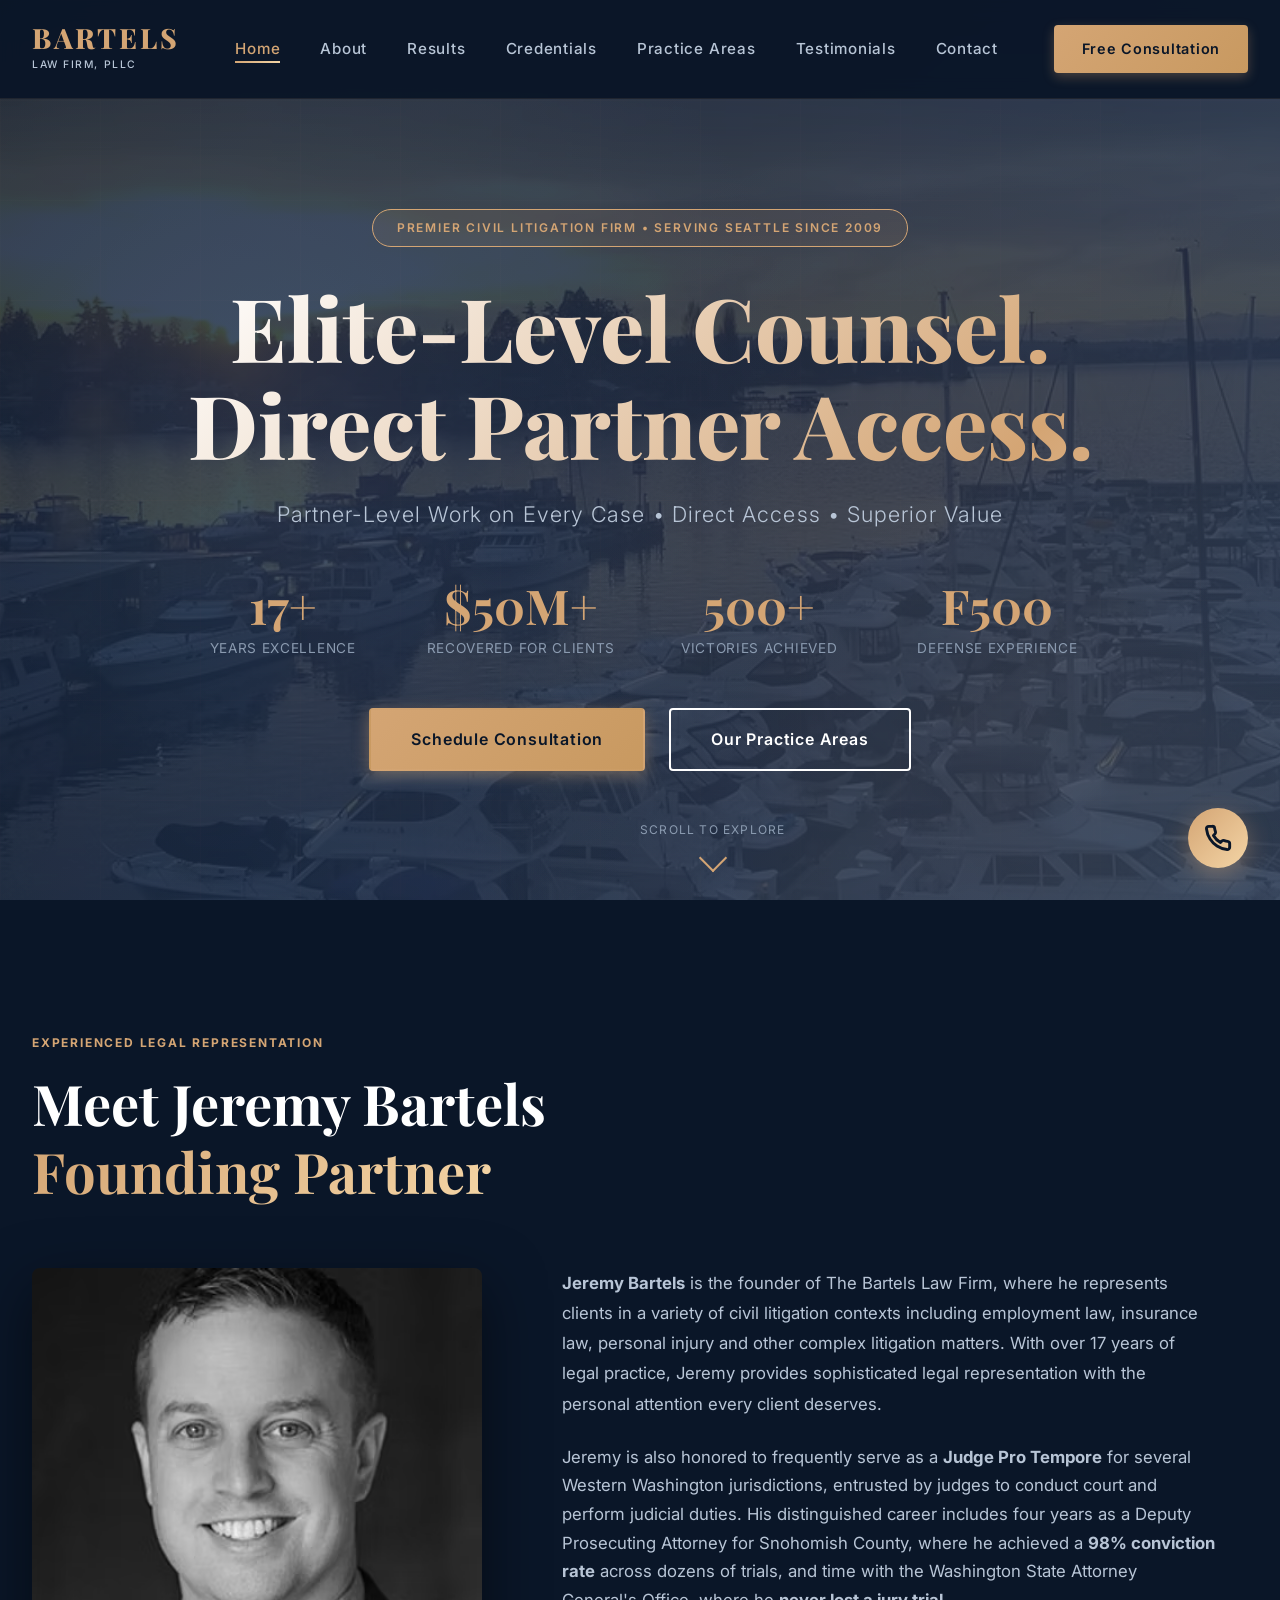
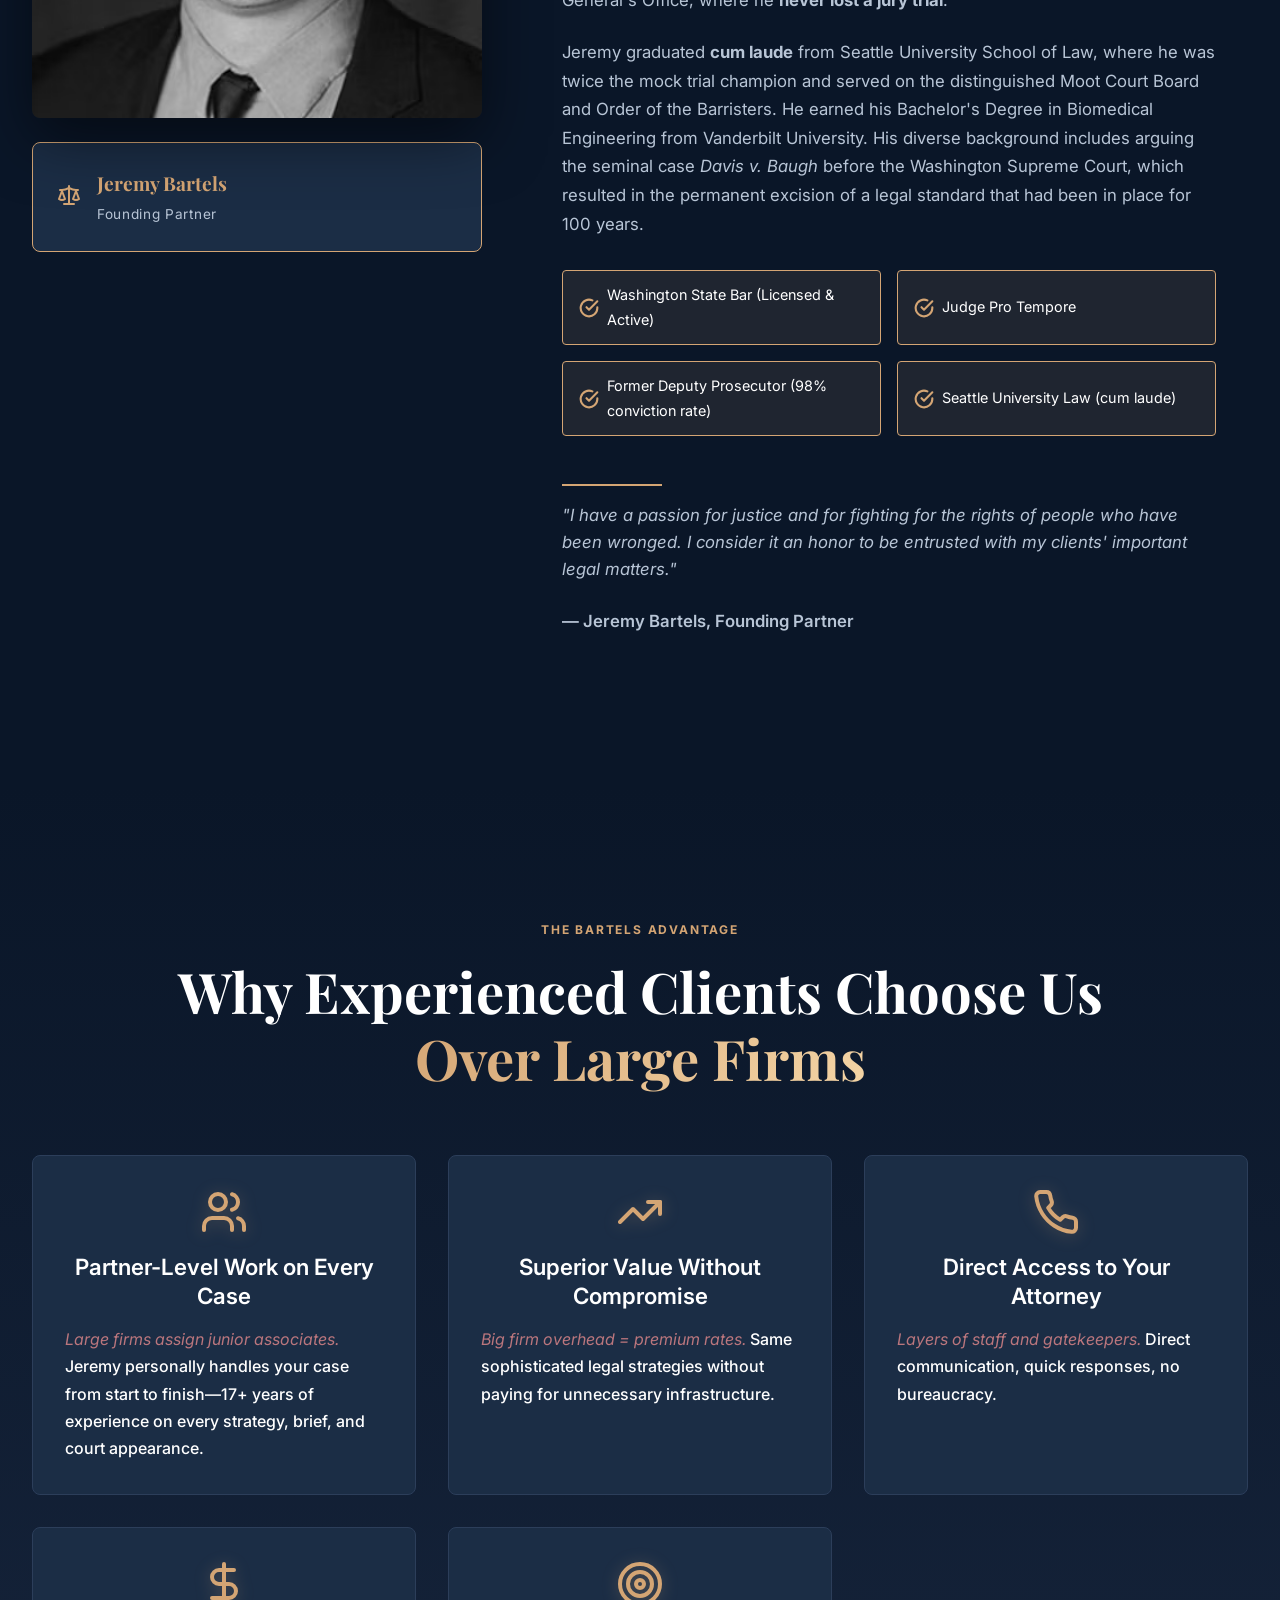
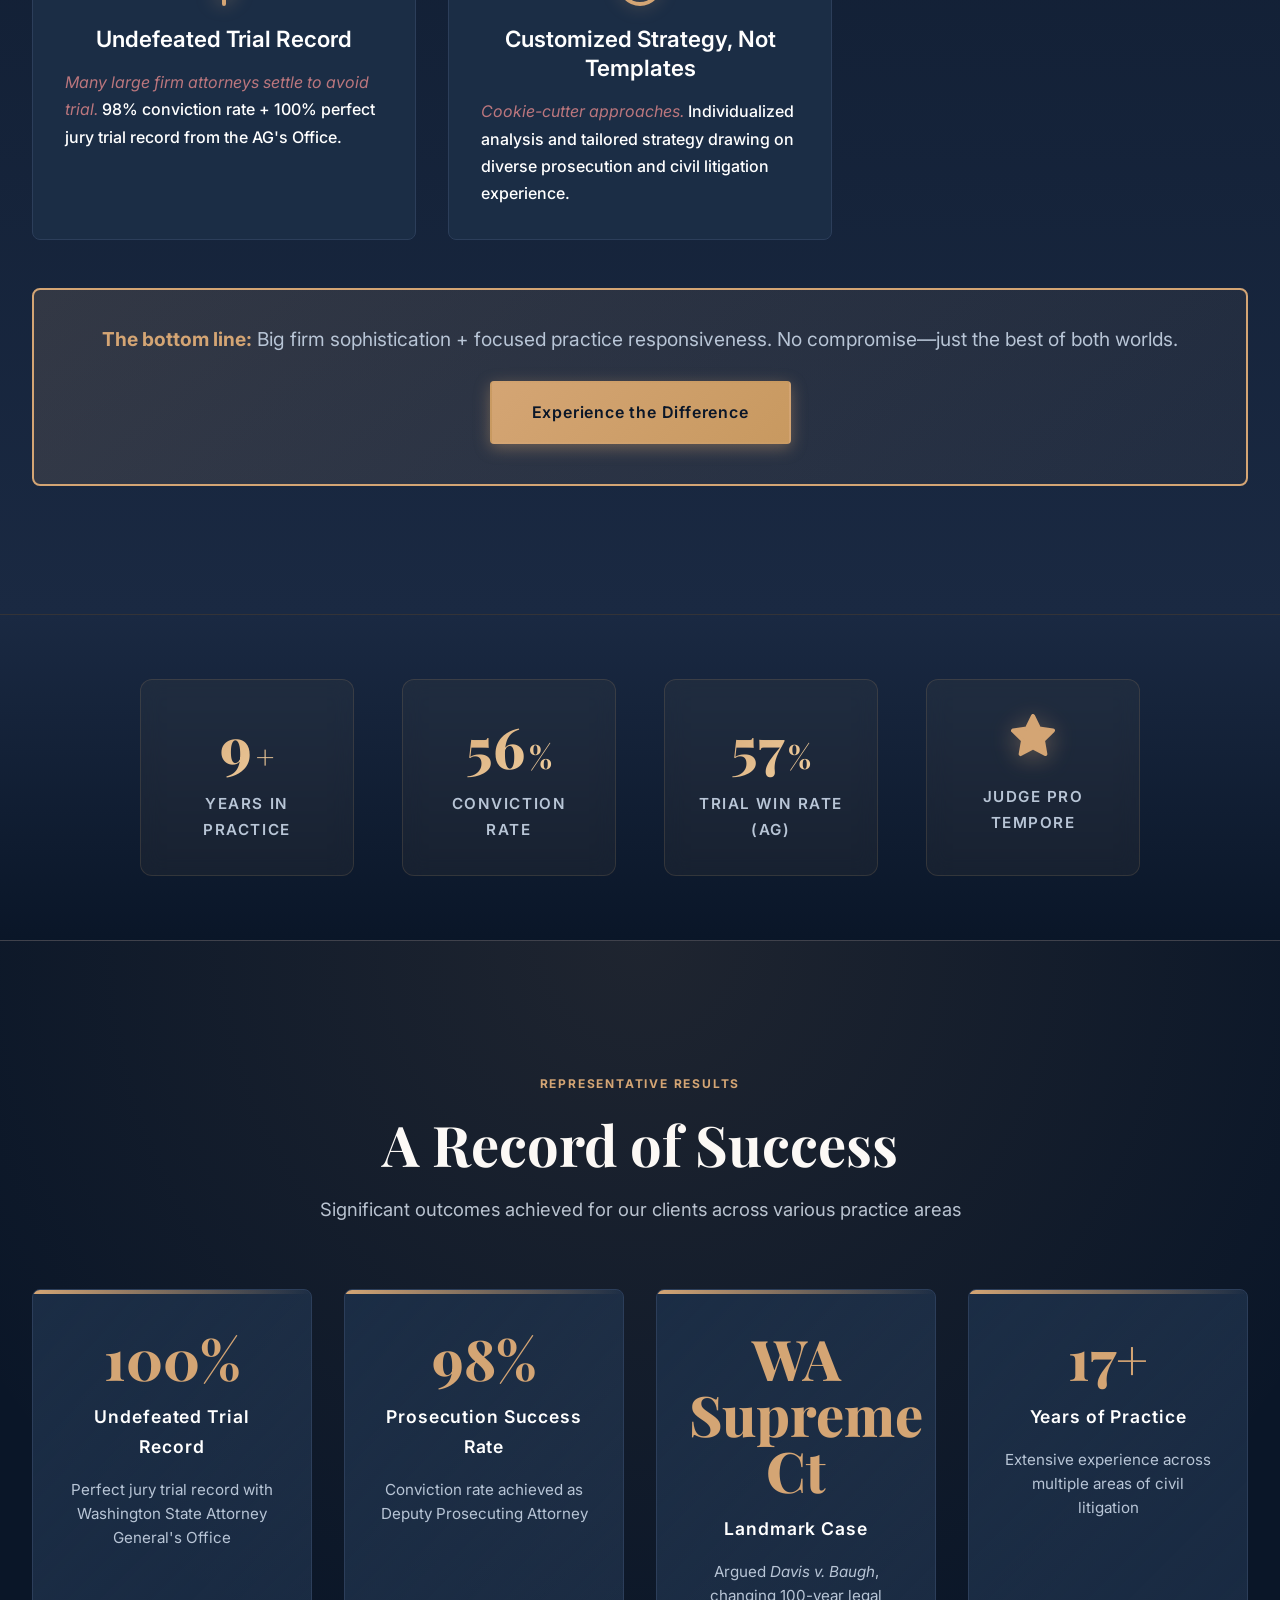
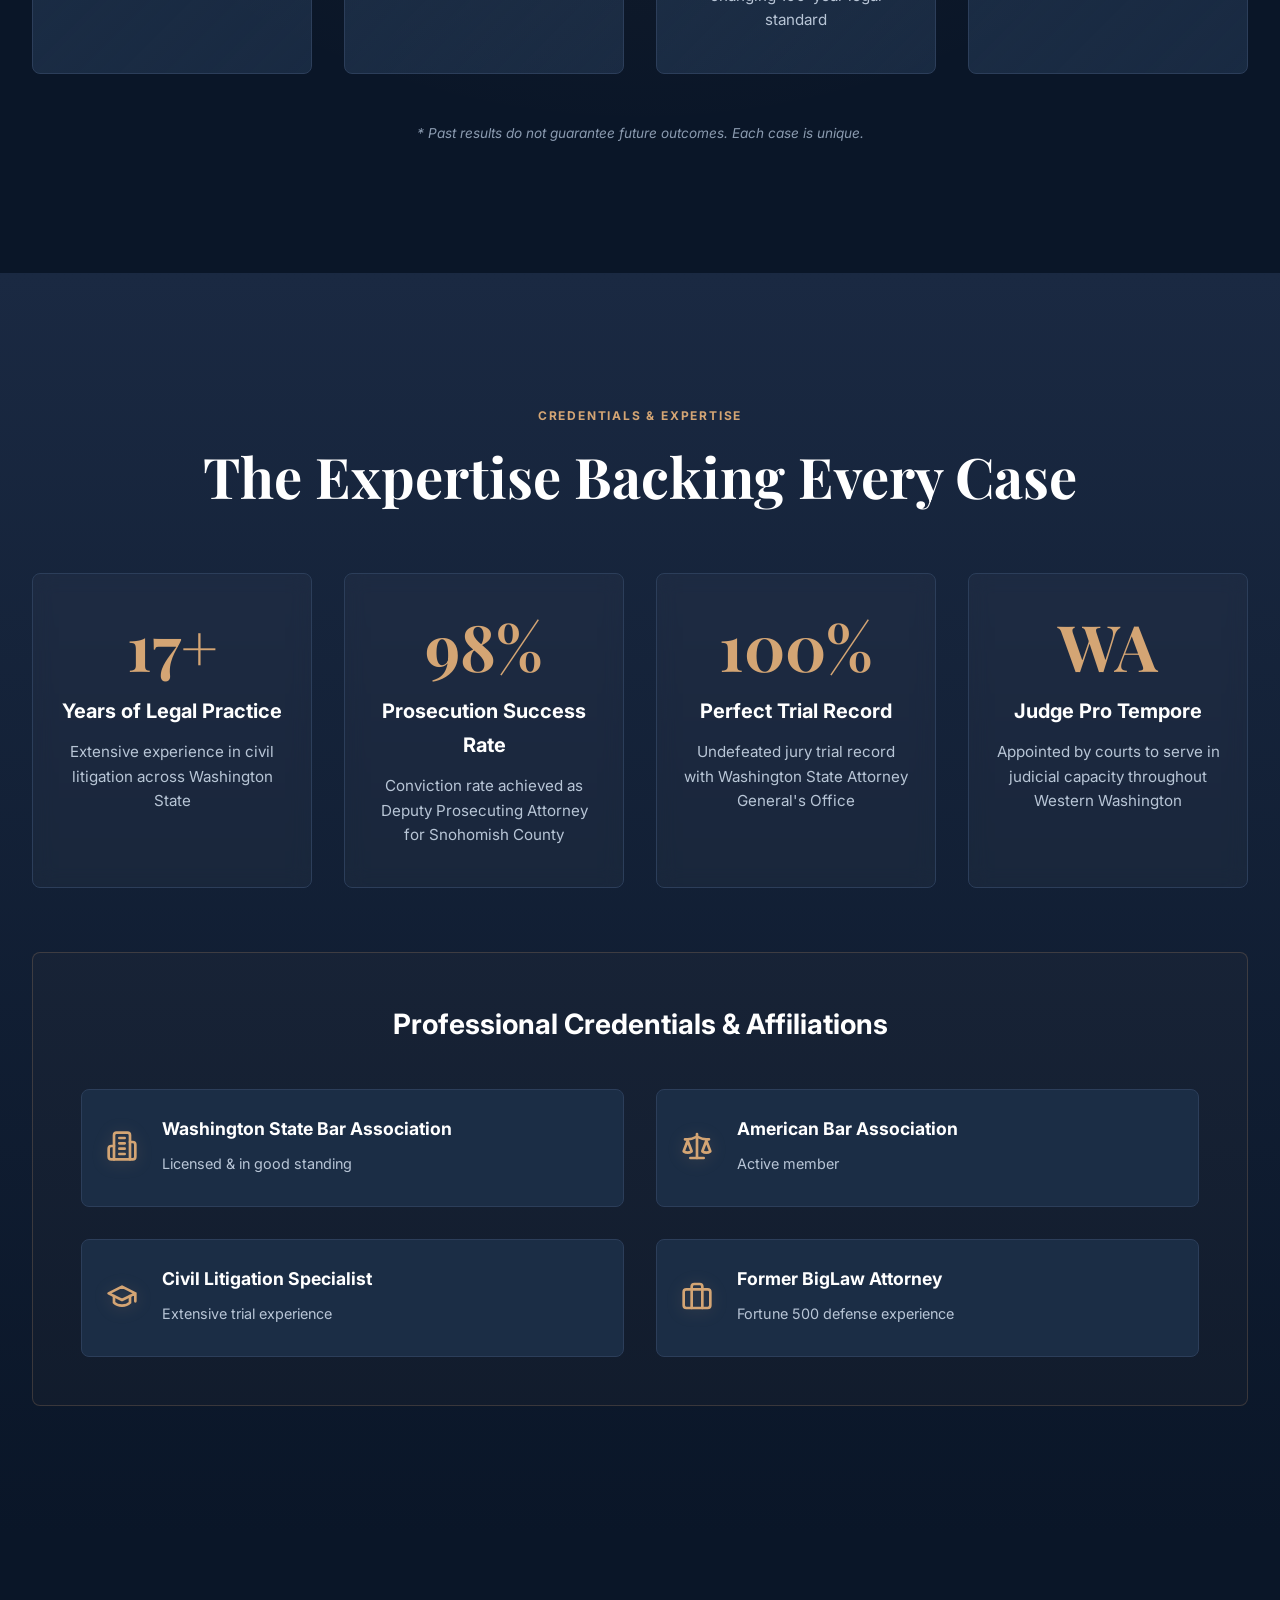
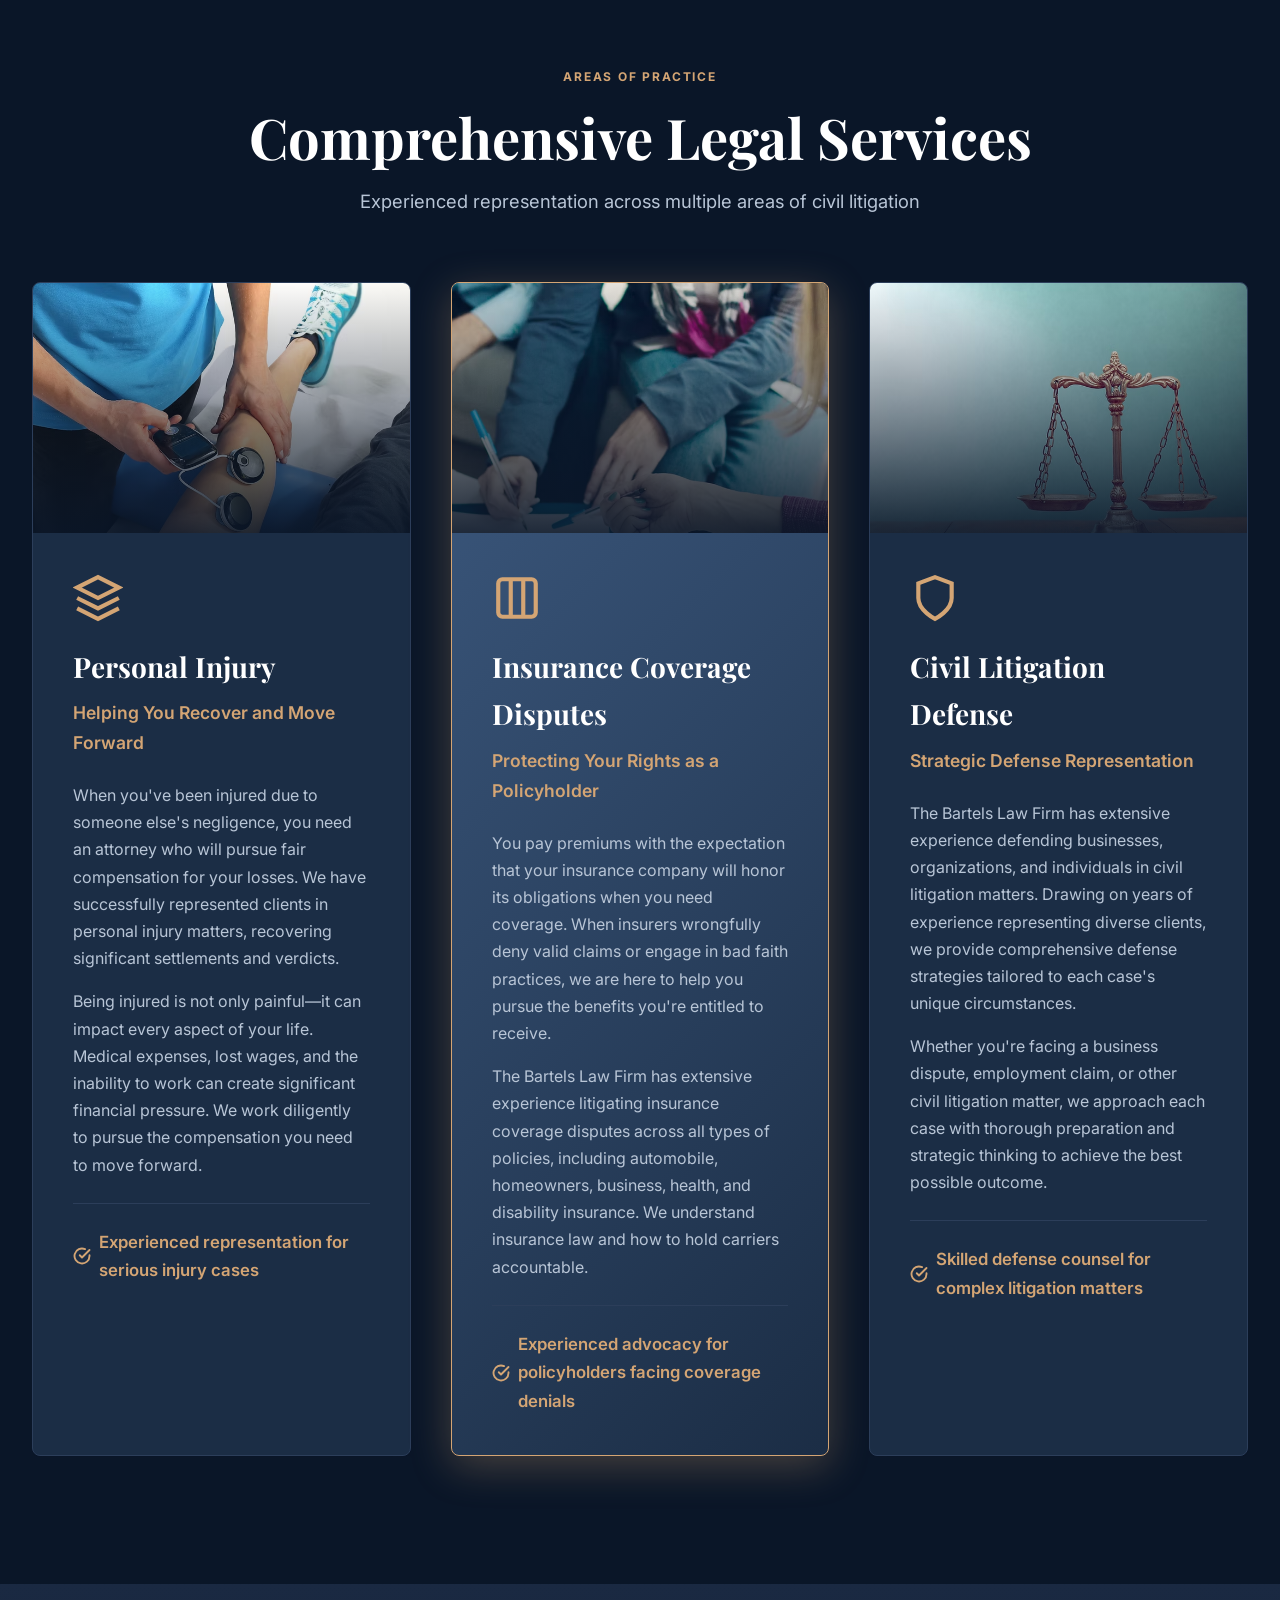
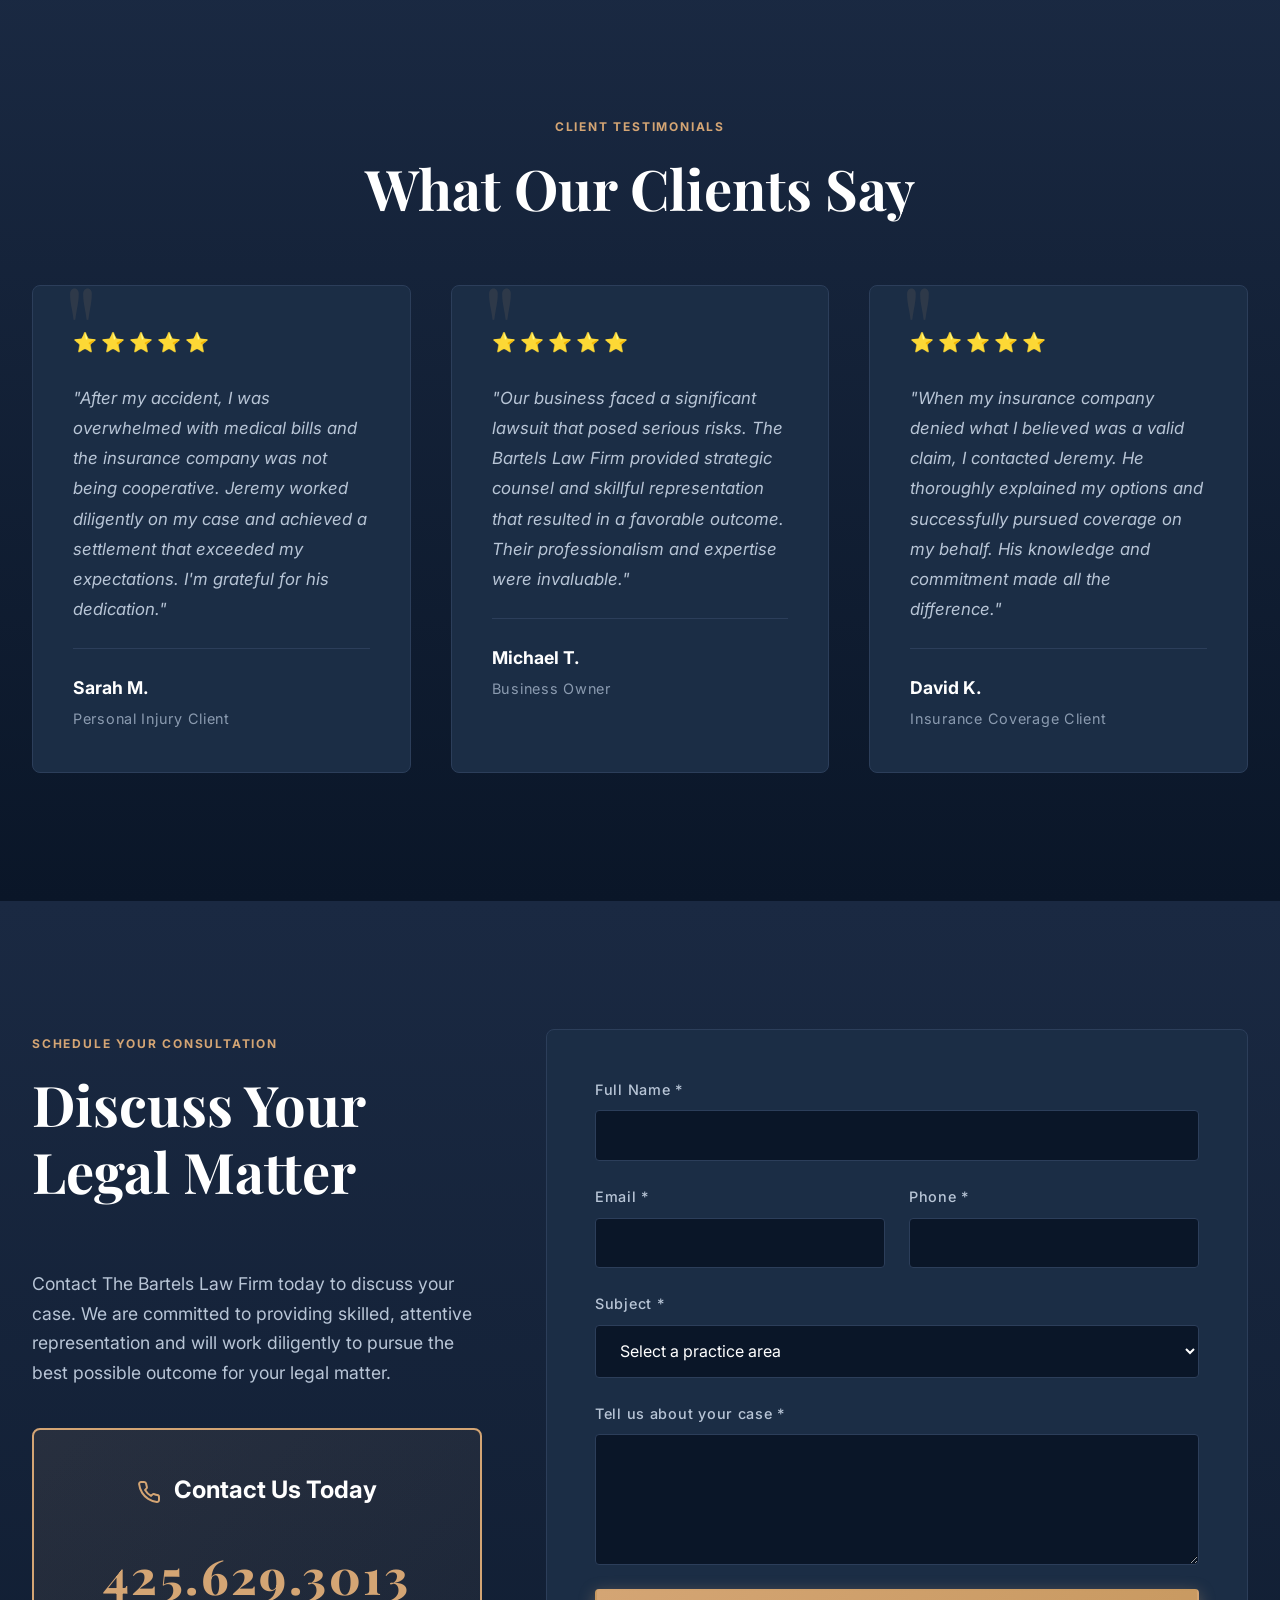
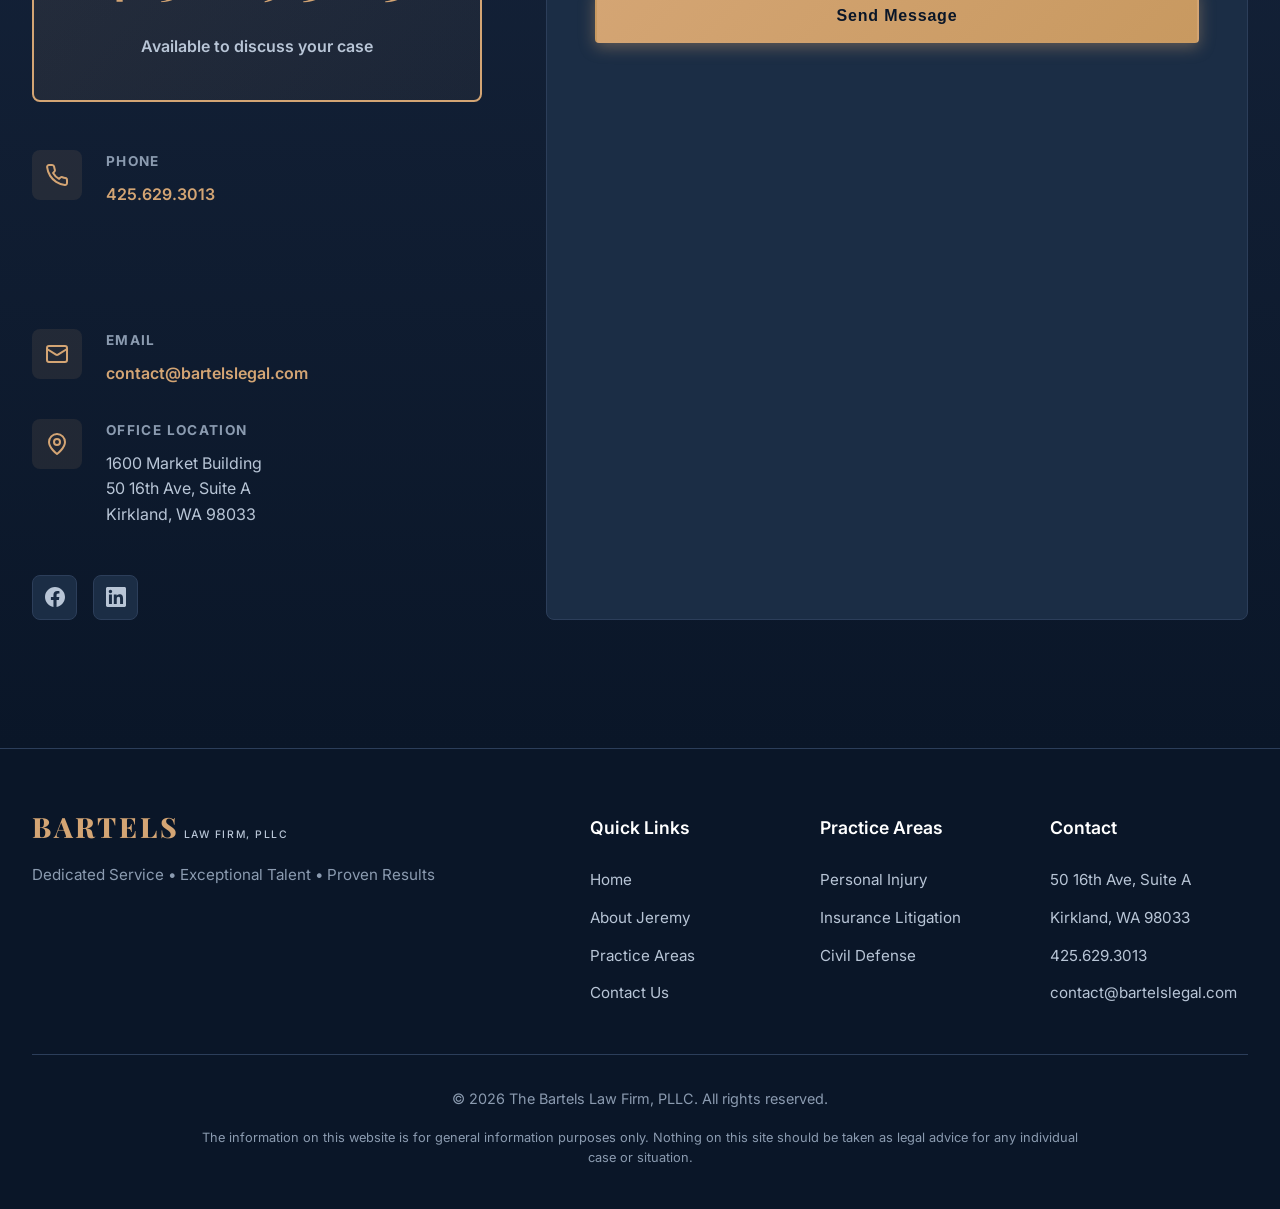
==== commit 5b5499df: "Add cutting-edge modern enhancements for maximum confidence NEW FEATURES: - Trust stats mini-section" ====
--- a/index.html
+++ b/index.html
@@ -228,6 +228,34 @@
         </div>
     </section>
 
+    <!-- Trust Indicators Mini-Section -->
+    <section class="trust-mini-section">
+        <div class="container">
+            <div class="trust-stats">
+                <div class="trust-stat">
+                    <div class="trust-stat-number" data-target="17">0</div>
+                    <div class="trust-stat-label">Years in Practice</div>
+                </div>
+                <div class="trust-stat">
+                    <div class="trust-stat-number" data-target="98">0</div>
+                    <div class="trust-stat-label">Conviction Rate</div>
+                </div>
+                <div class="trust-stat">
+                    <div class="trust-stat-number" data-target="100">0</div>
+                    <div class="trust-stat-label">Trial Win Rate (AG)</div>
+                </div>
+                <div class="trust-stat">
+                    <div class="trust-stat-icon">
+                        <svg xmlns="http://www.w3.org/2000/svg" width="48" height="48" viewBox="0 0 24 24" fill="none" stroke="currentColor" stroke-width="2" stroke-linecap="round" stroke-linejoin="round">
+                            <polygon points="12 2 15.09 8.26 22 9.27 17 14.14 18.18 21.02 12 17.77 5.82 21.02 7 14.14 2 9.27 8.91 8.26 12 2"/>
+                        </svg>
+                    </div>
+                    <div class="trust-stat-label">Judge Pro Tempore</div>
+                </div>
+            </div>
+        </div>
+    </section>
+
     <!-- Case Results Section -->
     <section class="results-section" id="results">
         <div class="container">
@@ -676,6 +704,16 @@
         </div>
     </footer>
 
+    <!-- Scroll Progress Indicator -->
+    <div class="scroll-progress" id="scrollProgress"></div>
+
+    <!-- Floating Contact Button -->
+    <a href="#contact" class="floating-contact-btn" aria-label="Contact Us">
+        <svg xmlns="http://www.w3.org/2000/svg" width="28" height="28" viewBox="0 0 24 24" fill="none" stroke="currentColor" stroke-width="2.5" stroke-linecap="round" stroke-linejoin="round">
+            <path d="M22 16.92v3a2 2 0 0 1-2.18 2 19.79 19.79 0 0 1-8.63-3.07 19.5 19.5 0 0 1-6-6 19.79 19.79 0 0 1-3.07-8.67A2 2 0 0 1 4.11 2h3a2 2 0 0 1 2 1.72 12.84 12.84 0 0 0 .7 2.81 2 2 0 0 1-.45 2.11L8.09 9.91a16 16 0 0 0 6 6l1.27-1.27a2 2 0 0 1 2.11-.45 12.84 12.84 0 0 0 2.81.7A2 2 0 0 1 22 16.92z"/>
+        </svg>
+    </a>
+
     <script src="script.js"></script>
 </body>
 </html>
--- a/styles.css
+++ b/styles.css
@@ -35,6 +35,10 @@
     --shadow-md: 0 4px 16px rgba(0, 0, 0, 0.4);
     --shadow-lg: 0 8px 32px rgba(0, 0, 0, 0.5);
     --transition: all 0.3s cubic-bezier(0.4, 0, 0.2, 1);
+    
+    /* Modern gradients */
+    --gradient-gold: linear-gradient(135deg, #d4a574 0%, #f4d5a6 100%);
+    --gradient-shine: linear-gradient(90deg, transparent, rgba(255,255,255,0.1), transparent);
 }
 
 html {
@@ -1617,3 +1621,242 @@
         font-size: 2rem;
     }
 }
+
+/* ===================================
+   MODERN ENHANCEMENTS
+   =================================== */
+
+/* Trust Mini-Section */
+.trust-mini-section {
+    padding: 4rem 0;
+    background: linear-gradient(180deg, var(--primary-navy) 0%, var(--primary-dark) 100%);
+    border-top: 1px solid rgba(212, 165, 116, 0.2);
+    border-bottom: 1px solid rgba(212, 165, 116, 0.2);
+}
+
+.trust-stats {
+    display: grid;
+    grid-template-columns: repeat(4, 1fr);
+    gap: 3rem;
+    max-width: 1000px;
+    margin: 0 auto;
+}
+
+.trust-stat {
+    text-align: center;
+    padding: 2rem;
+    background: rgba(212, 165, 116, 0.05);
+    border-radius: 12px;
+    border: 1px solid rgba(212, 165, 116, 0.15);
+    backdrop-filter: blur(10px);
+    transition: var(--transition);
+}
+
+.trust-stat:hover {
+    transform: translateY(-8px);
+    background: rgba(212, 165, 116, 0.1);
+    border-color: rgba(212, 165, 116, 0.3);
+    box-shadow: 0 12px 40px rgba(212, 165, 116, 0.15);
+}
+
+.trust-stat-number {
+    font-size: 3.5rem;
+    font-weight: 800;
+    background: var(--gradient-gold);
+    -webkit-background-clip: text;
+    -webkit-text-fill-color: transparent;
+    background-clip: text;
+    line-height: 1.2;
+    font-family: var(--font-display);
+}
+
+.trust-stat-number::after {
+    content: '%';
+    font-size: 2rem;
+    margin-left: 0.25rem;
+}
+
+.trust-stat:first-child .trust-stat-number::after,
+.trust-stat:last-child .trust-stat-number::after {
+    content: '+';
+}
+
+.trust-stat-icon {
+    margin: 0 auto 1rem;
+}
+
+.trust-stat-icon svg {
+    stroke: var(--accent-gold);
+    fill: var(--accent-gold);
+    filter: drop-shadow(0 4px 12px rgba(212, 165, 116, 0.4));
+}
+
+.trust-stat-label {
+    color: var(--text-secondary);
+    font-size: 0.95rem;
+    font-weight: 600;
+    text-transform: uppercase;
+    letter-spacing: 0.1em;
+    margin-top: 0.75rem;
+}
+
+/* Floating Contact Button */
+.floating-contact-btn {
+    position: fixed;
+    bottom: 2rem;
+    right: 2rem;
+    z-index: 999;
+    width: 60px;
+    height: 60px;
+    background: var(--gradient-gold);
+    border-radius: 50%;
+    display: flex;
+    align-items: center;
+    justify-content: center;
+    box-shadow: 0 8px 24px rgba(212, 165, 116, 0.4);
+    cursor: pointer;
+    transition: all 0.3s cubic-bezier(0.4, 0, 0.2, 1);
+    border: none;
+    animation: pulse 2s infinite;
+}
+
+.floating-contact-btn:hover {
+    transform: scale(1.1);
+    box-shadow: 0 12px 32px rgba(212, 165, 116, 0.6);
+}
+
+.floating-contact-btn svg {
+    stroke: var(--primary-dark);
+    fill: none;
+    width: 28px;
+    height: 28px;
+}
+
+@keyframes pulse {
+    0%, 100% {
+        box-shadow: 0 8px 24px rgba(212, 165, 116, 0.4);
+    }
+    50% {
+        box-shadow: 0 8px 24px rgba(212, 165, 116, 0.6), 0 0 0 12px rgba(212, 165, 116, 0.1);
+    }
+}
+
+/* Gradient Text Effect for Headlines */
+.hero-title {
+    background: linear-gradient(135deg, #ffffff 0%, #d4a574 50%, #ffffff 100%);
+    background-size: 200% auto;
+    -webkit-background-clip: text;
+    -webkit-text-fill-color: transparent;
+    background-clip: text;
+    animation: gradient-shift 6s ease infinite;
+}
+
+@keyframes gradient-shift {
+    0%, 100% {
+        background-position: 0% center;
+    }
+    50% {
+        background-position: 100% center;
+    }
+}
+
+.section-title .highlight {
+    background: var(--gradient-gold);
+    -webkit-background-clip: text;
+    -webkit-text-fill-color: transparent;
+    background-clip: text;
+}
+
+/* Glassmorphism Effect on Cards */
+.advantage-card,
+.credential-item,
+.practice-card {
+    backdrop-filter: blur(10px);
+    -webkit-backdrop-filter: blur(10px);
+}
+
+/* Enhanced Link Hover Effects */
+.nav-link {
+    position: relative;
+}
+
+.nav-link::after {
+    content: '';
+    position: absolute;
+    bottom: -5px;
+    left: 0;
+    width: 0;
+    height: 2px;
+    background: var(--gradient-gold);
+    transition: width 0.3s cubic-bezier(0.4, 0, 0.2, 1);
+}
+
+.nav-link:hover::after,
+.nav-link.active::after {
+    width: 100%;
+}
+
+/* Button Enhancement with Shimmer */
+.btn-primary {
+    position: relative;
+    overflow: hidden;
+}
+
+.btn-primary::before {
+    content: '';
+    position: absolute;
+    top: 0;
+    left: -100%;
+    width: 100%;
+    height: 100%;
+    background: var(--gradient-shine);
+    transition: left 0.6s ease;
+}
+
+.btn-primary:hover::before {
+    left: 100%;
+}
+
+/* Smooth Card Elevations */
+.results-card,
+.testimonial-card,
+.advantage-card {
+    transition: all 0.4s cubic-bezier(0.4, 0, 0.2, 1);
+}
+
+.results-card:hover,
+.testimonial-card:hover {
+    transform: translateY(-12px) scale(1.02);
+    box-shadow: 0 20px 60px rgba(212, 165, 116, 0.25);
+}
+
+/* Progress Indicator */
+.scroll-progress {
+    position: fixed;
+    top: 0;
+    left: 0;
+    width: 0%;
+    height: 3px;
+    background: var(--gradient-gold);
+    z-index: 10000;
+    transition: width 0.1s ease-out;
+}
+
+/* Responsive */
+@media (max-width: 768px) {
+    .trust-stats {
+        grid-template-columns: repeat(2, 1fr);
+        gap: 1.5rem;
+    }
+    
+    .trust-stat-number {
+        font-size: 2.5rem;
+    }
+    
+    .floating-contact-btn {
+        bottom: 1rem;
+        right: 1rem;
+        width: 56px;
+        height: 56px;
+    }
+}
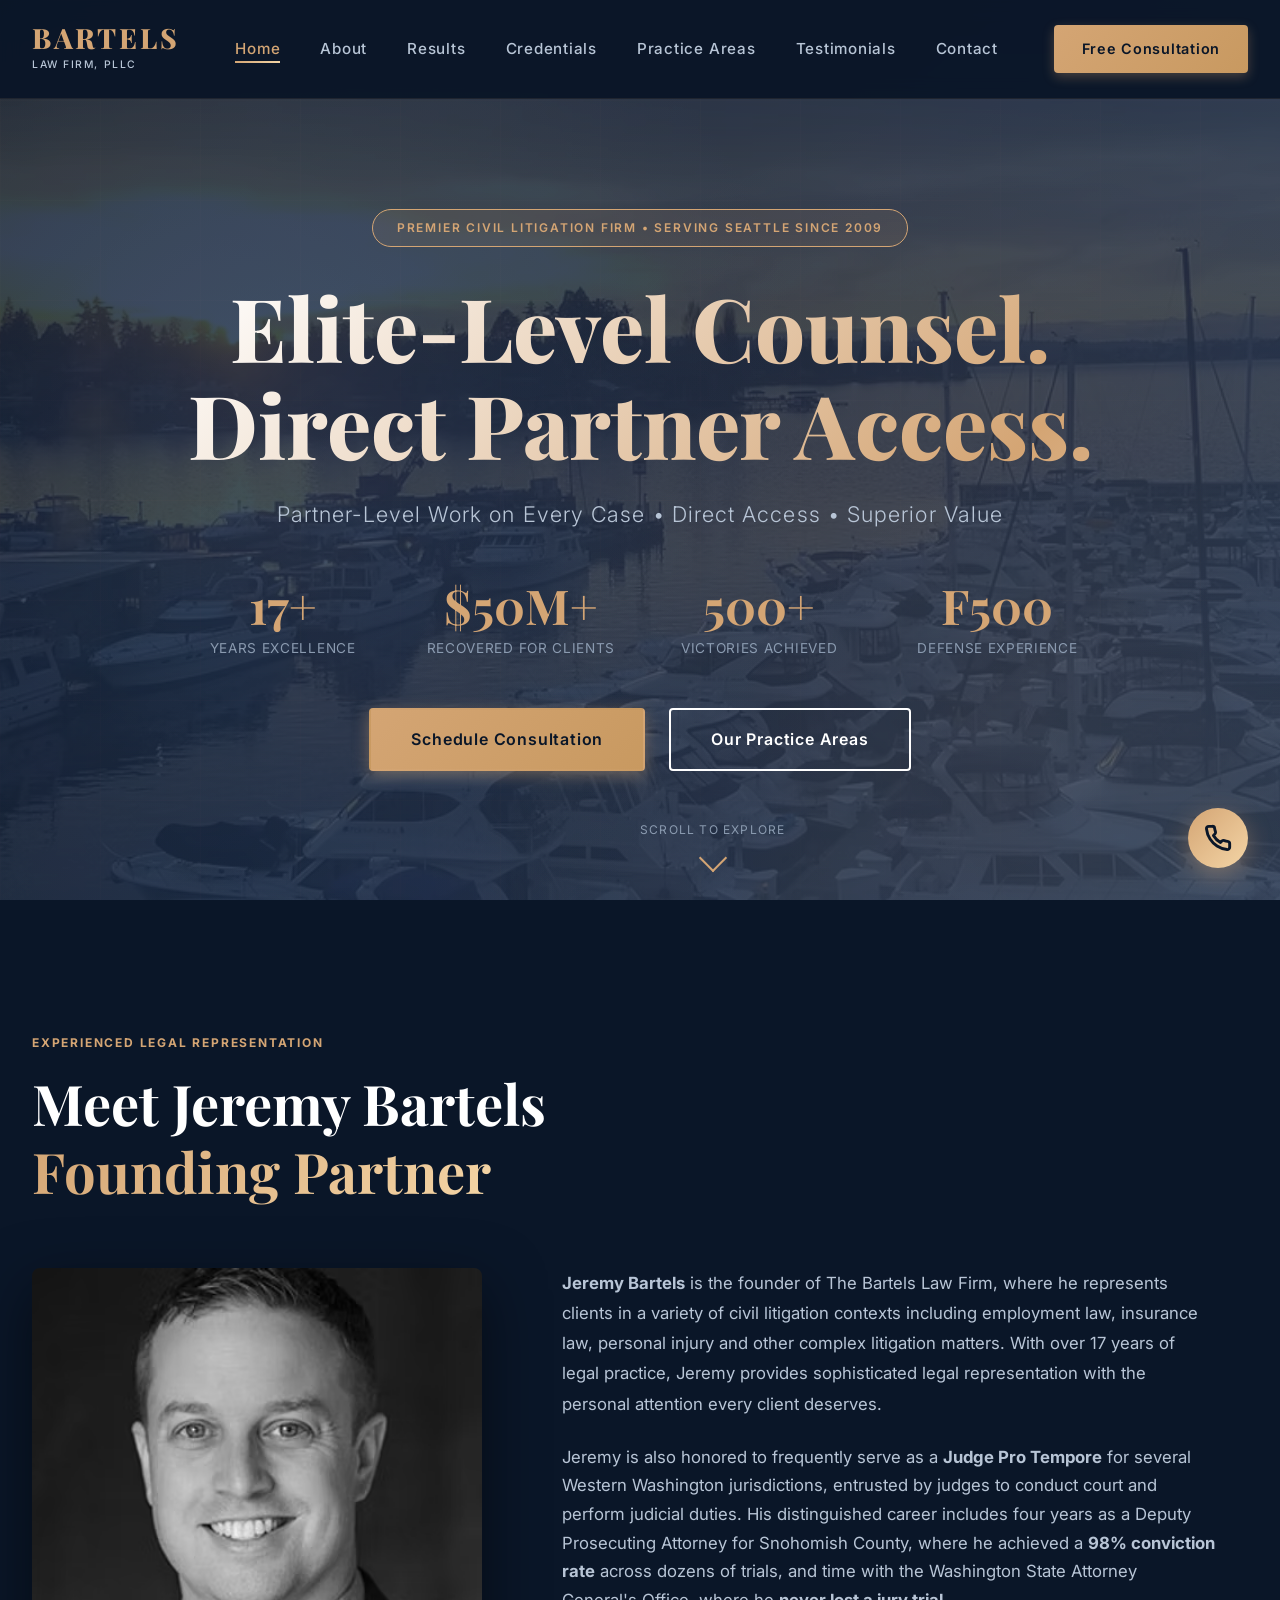
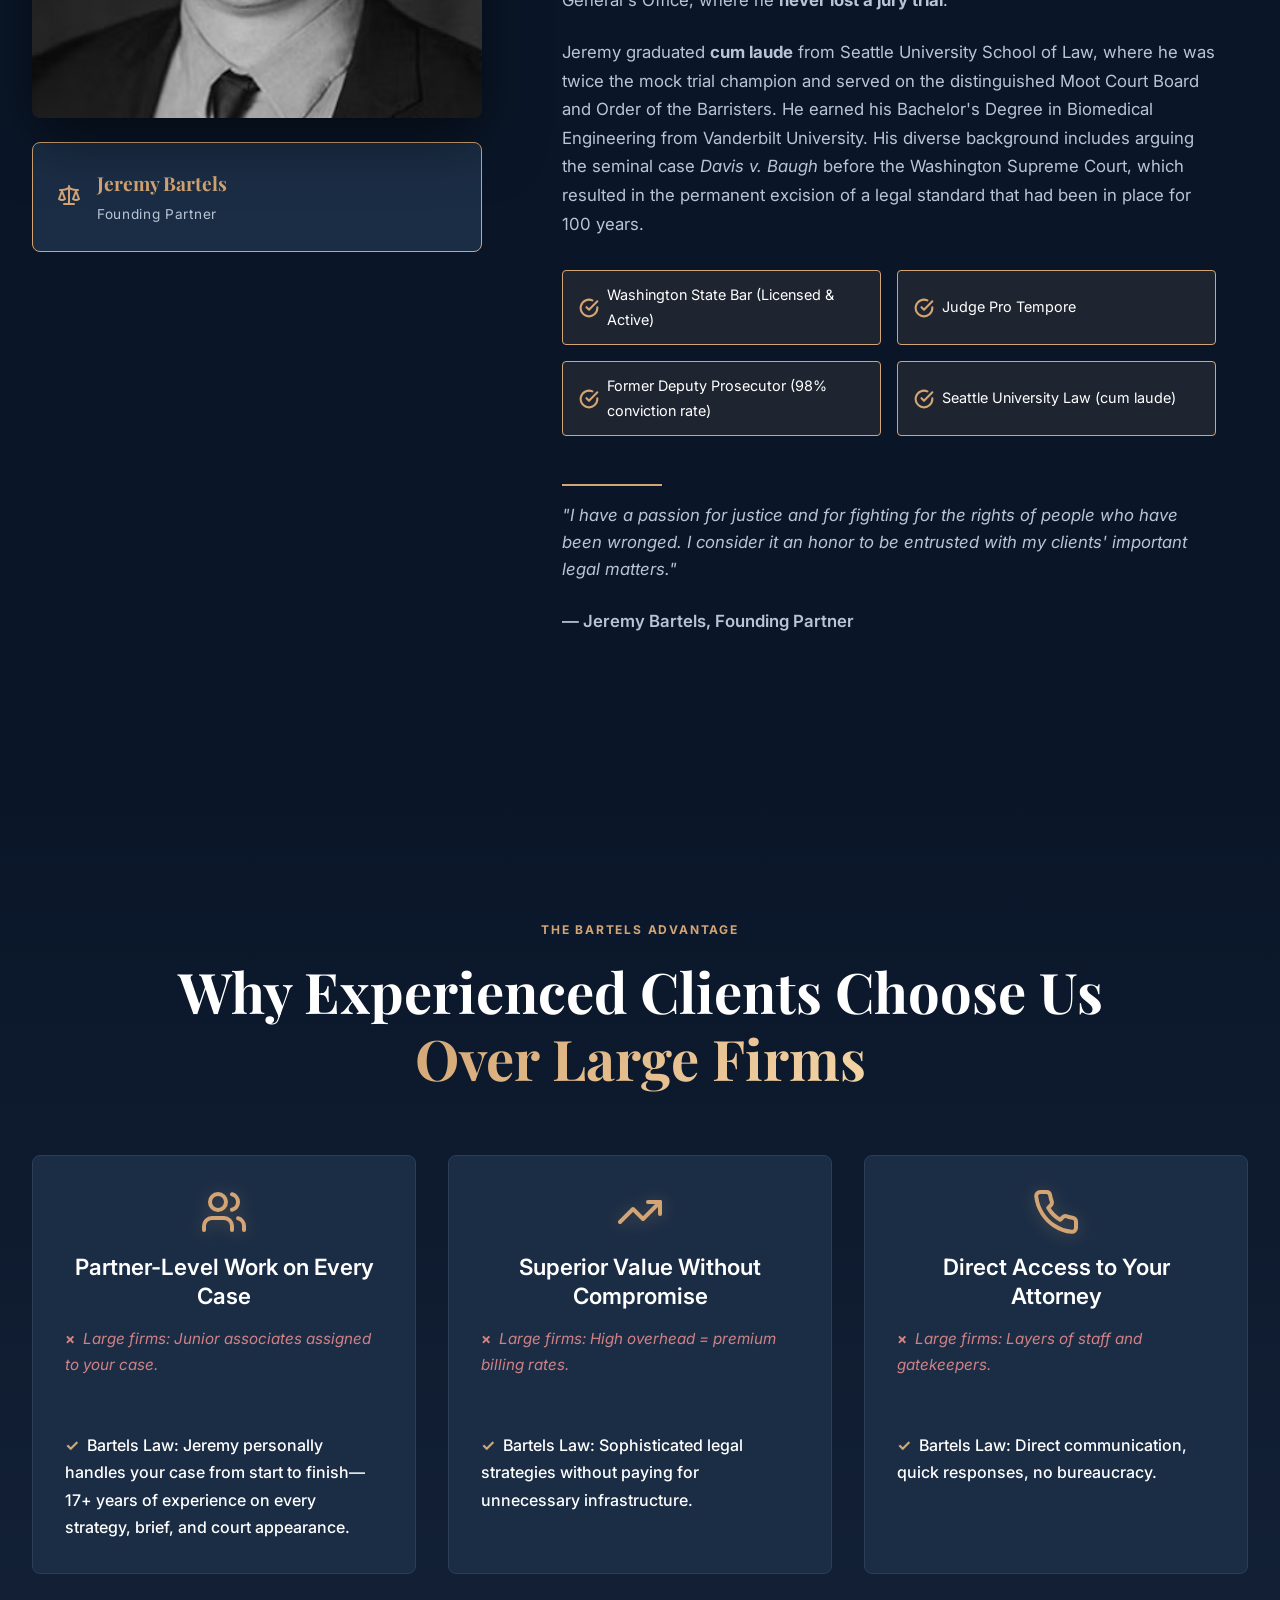
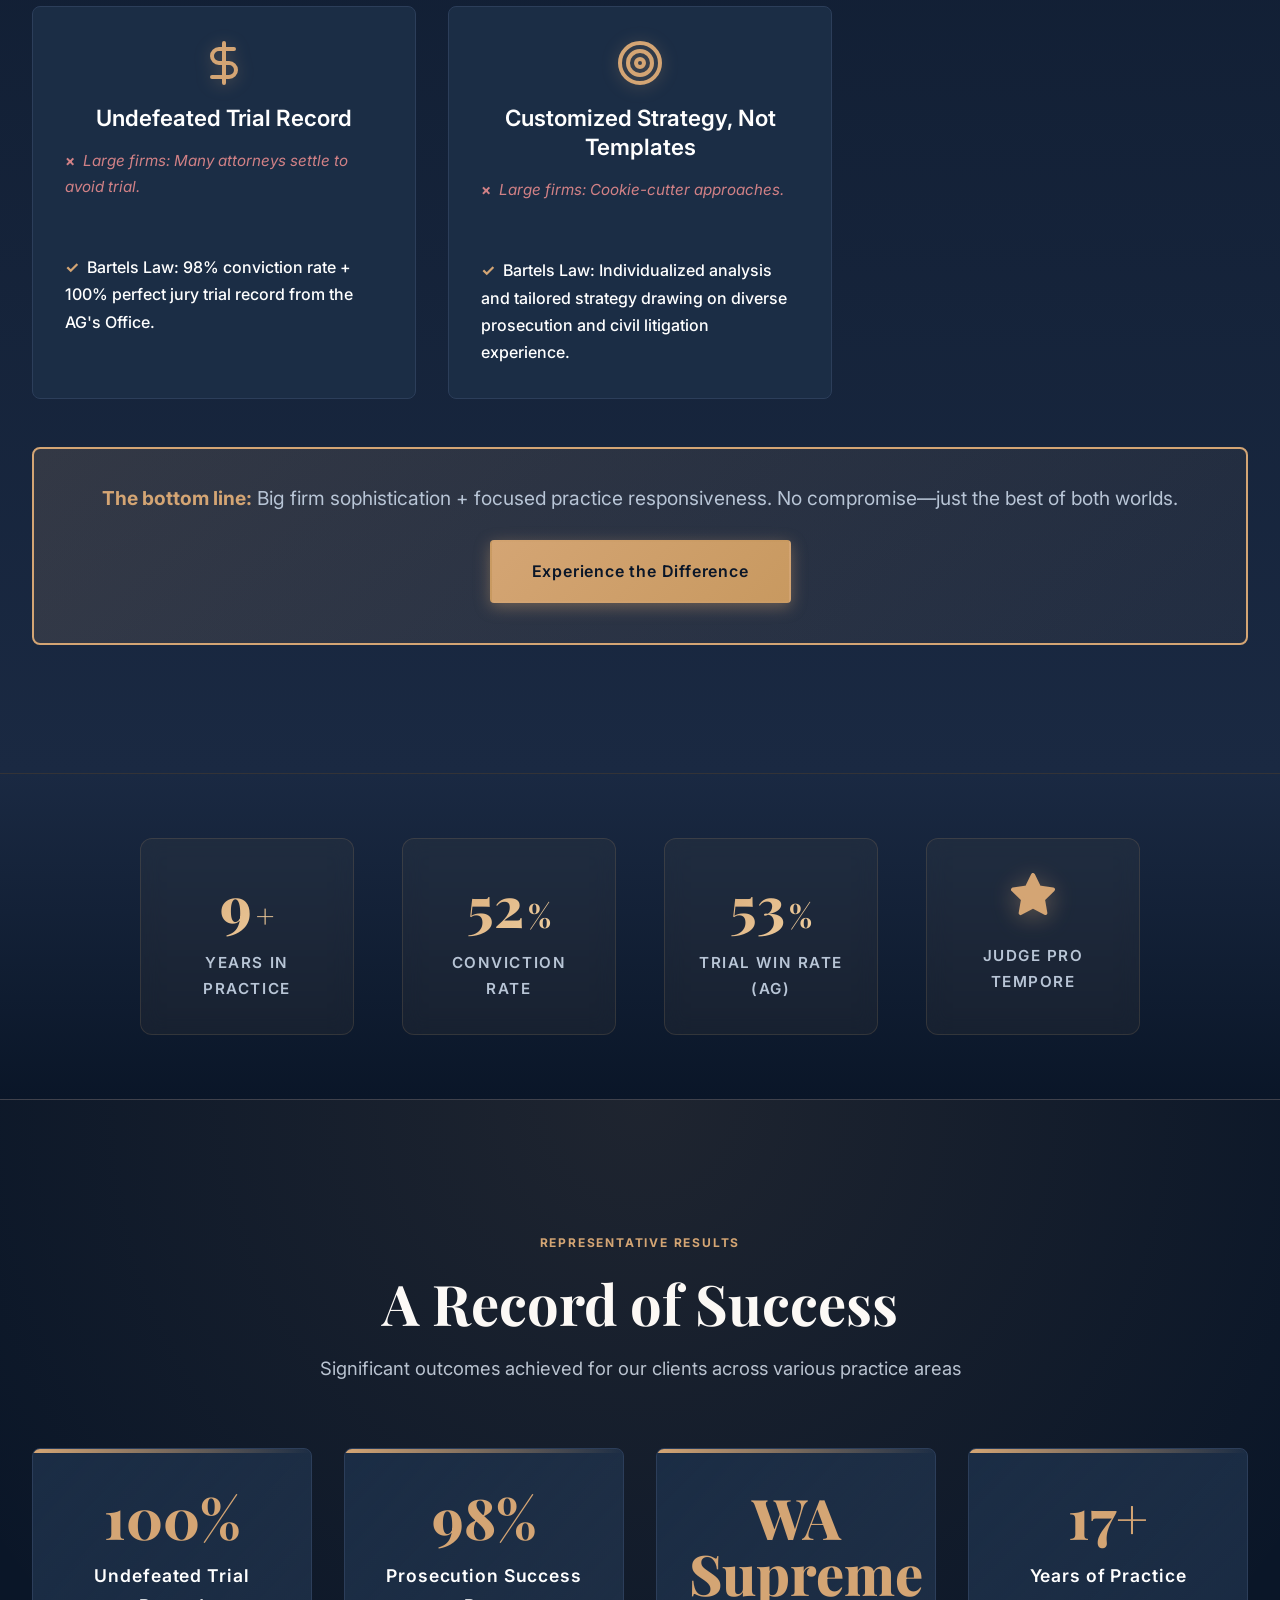
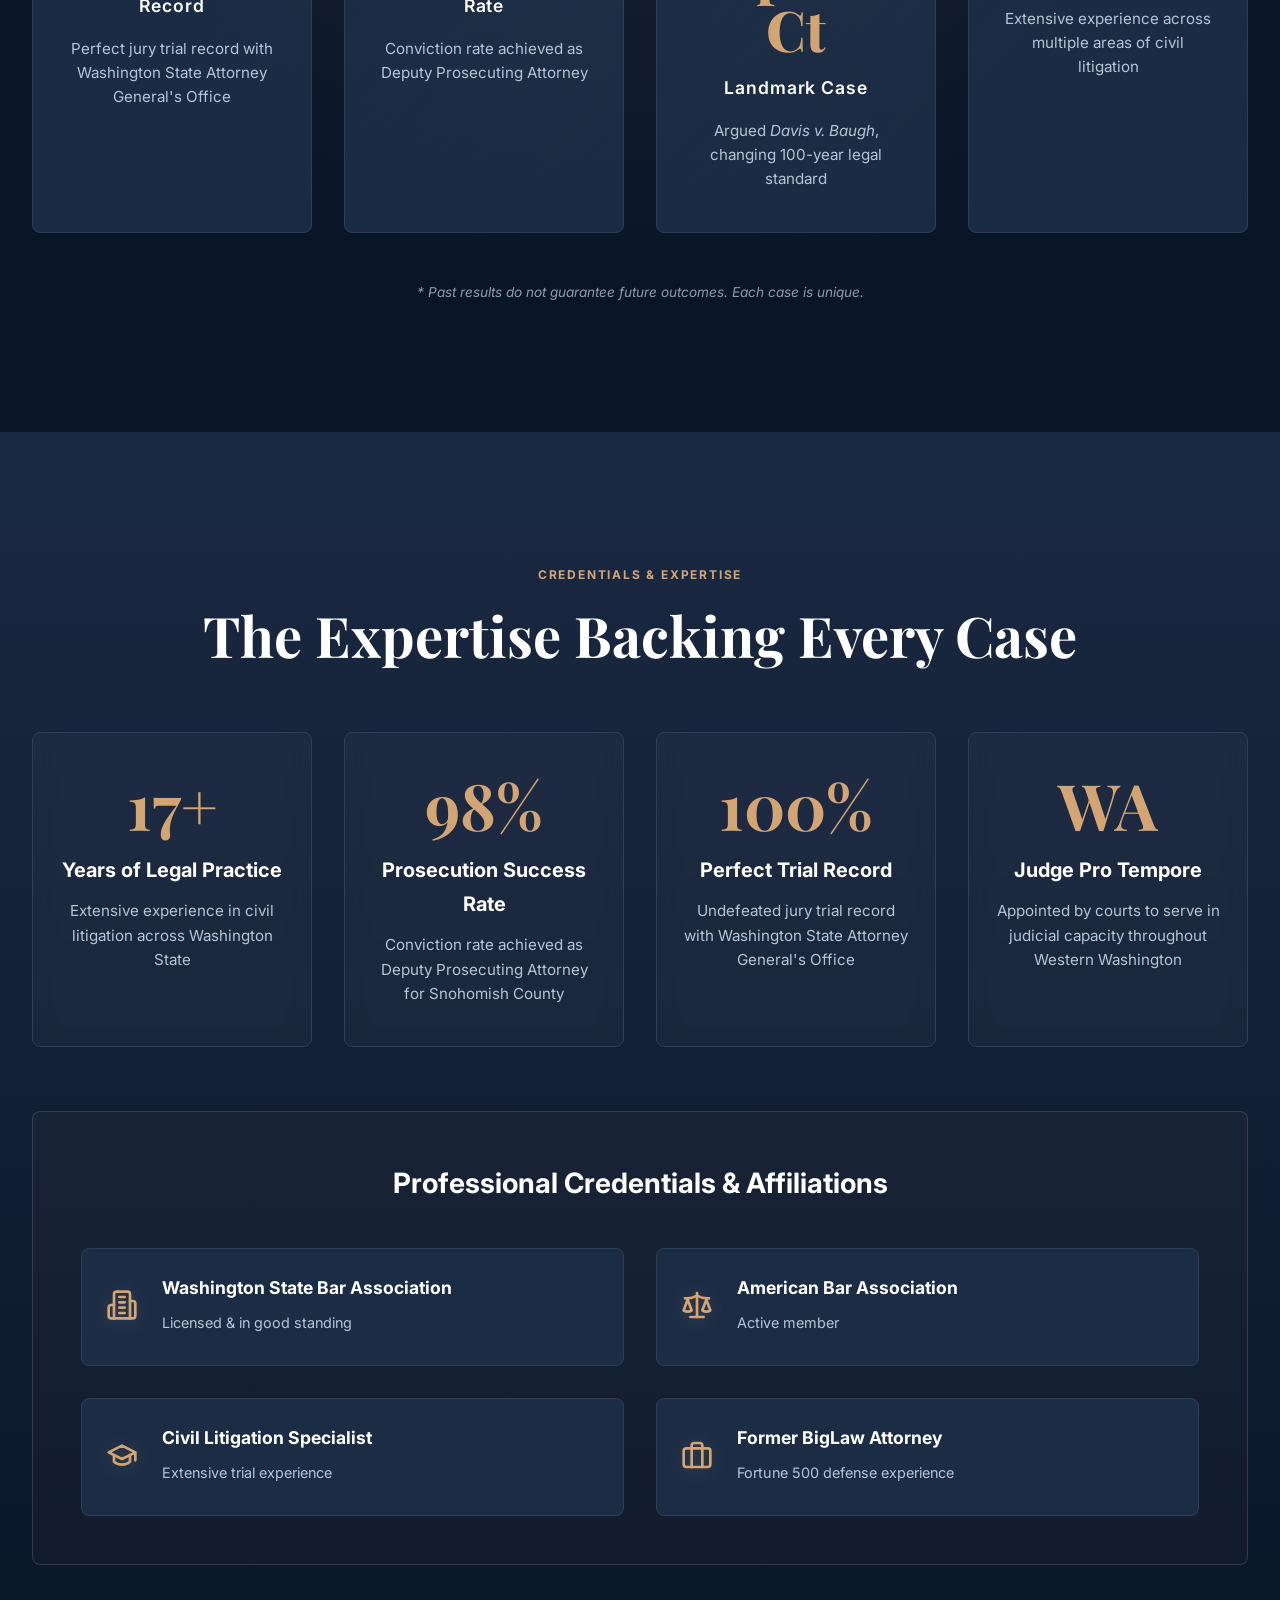
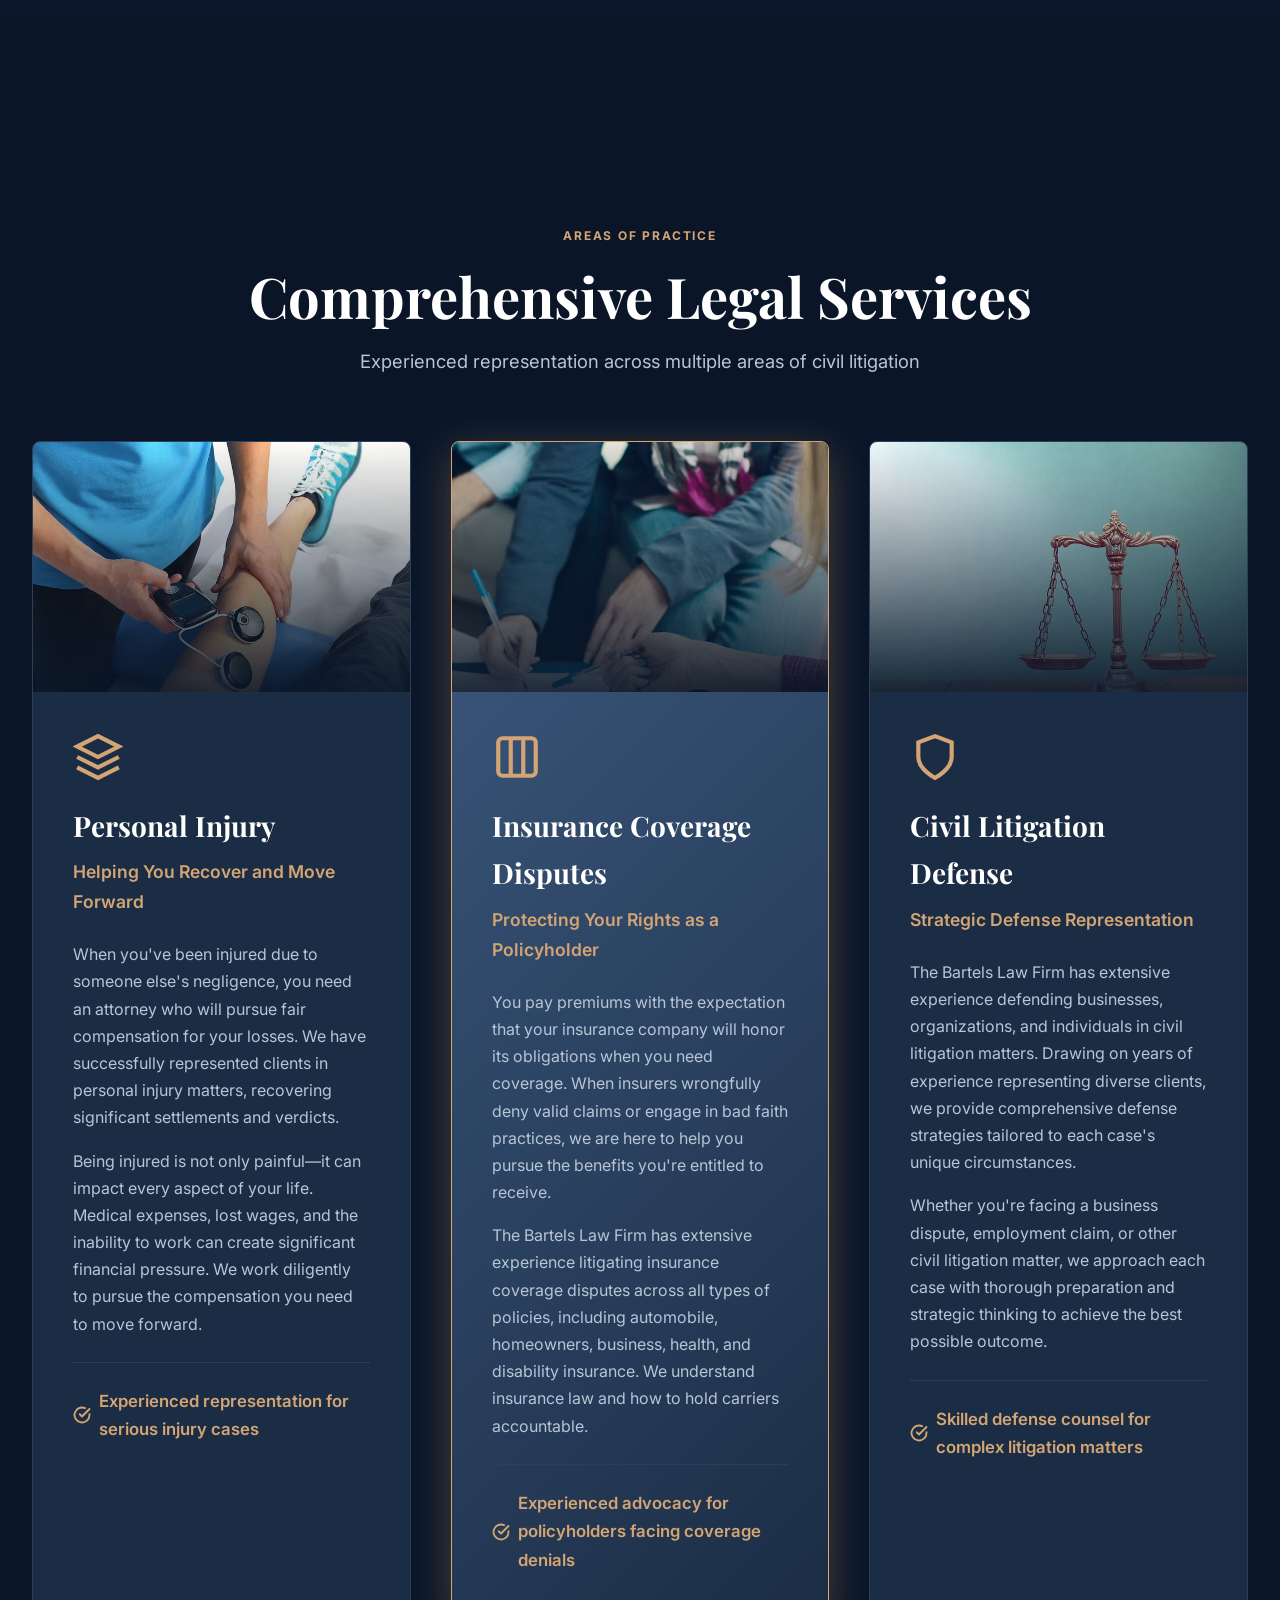
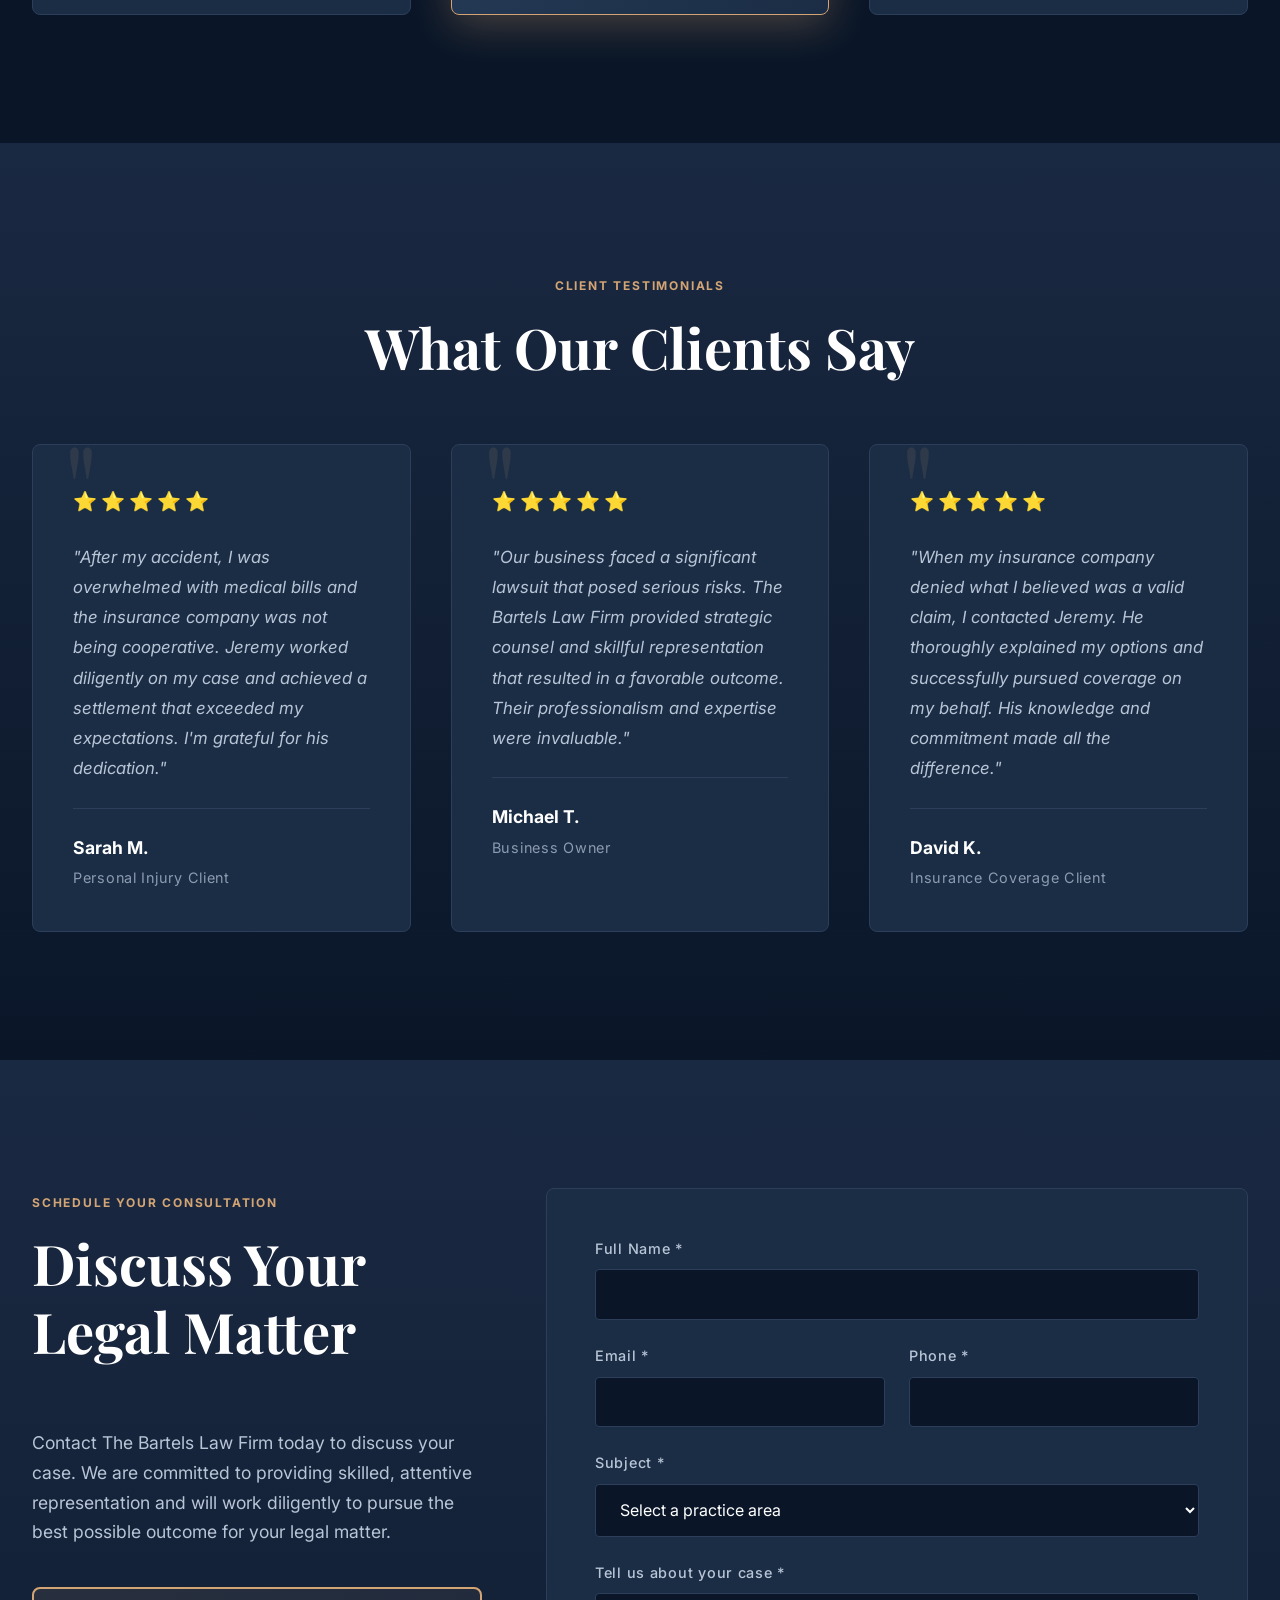
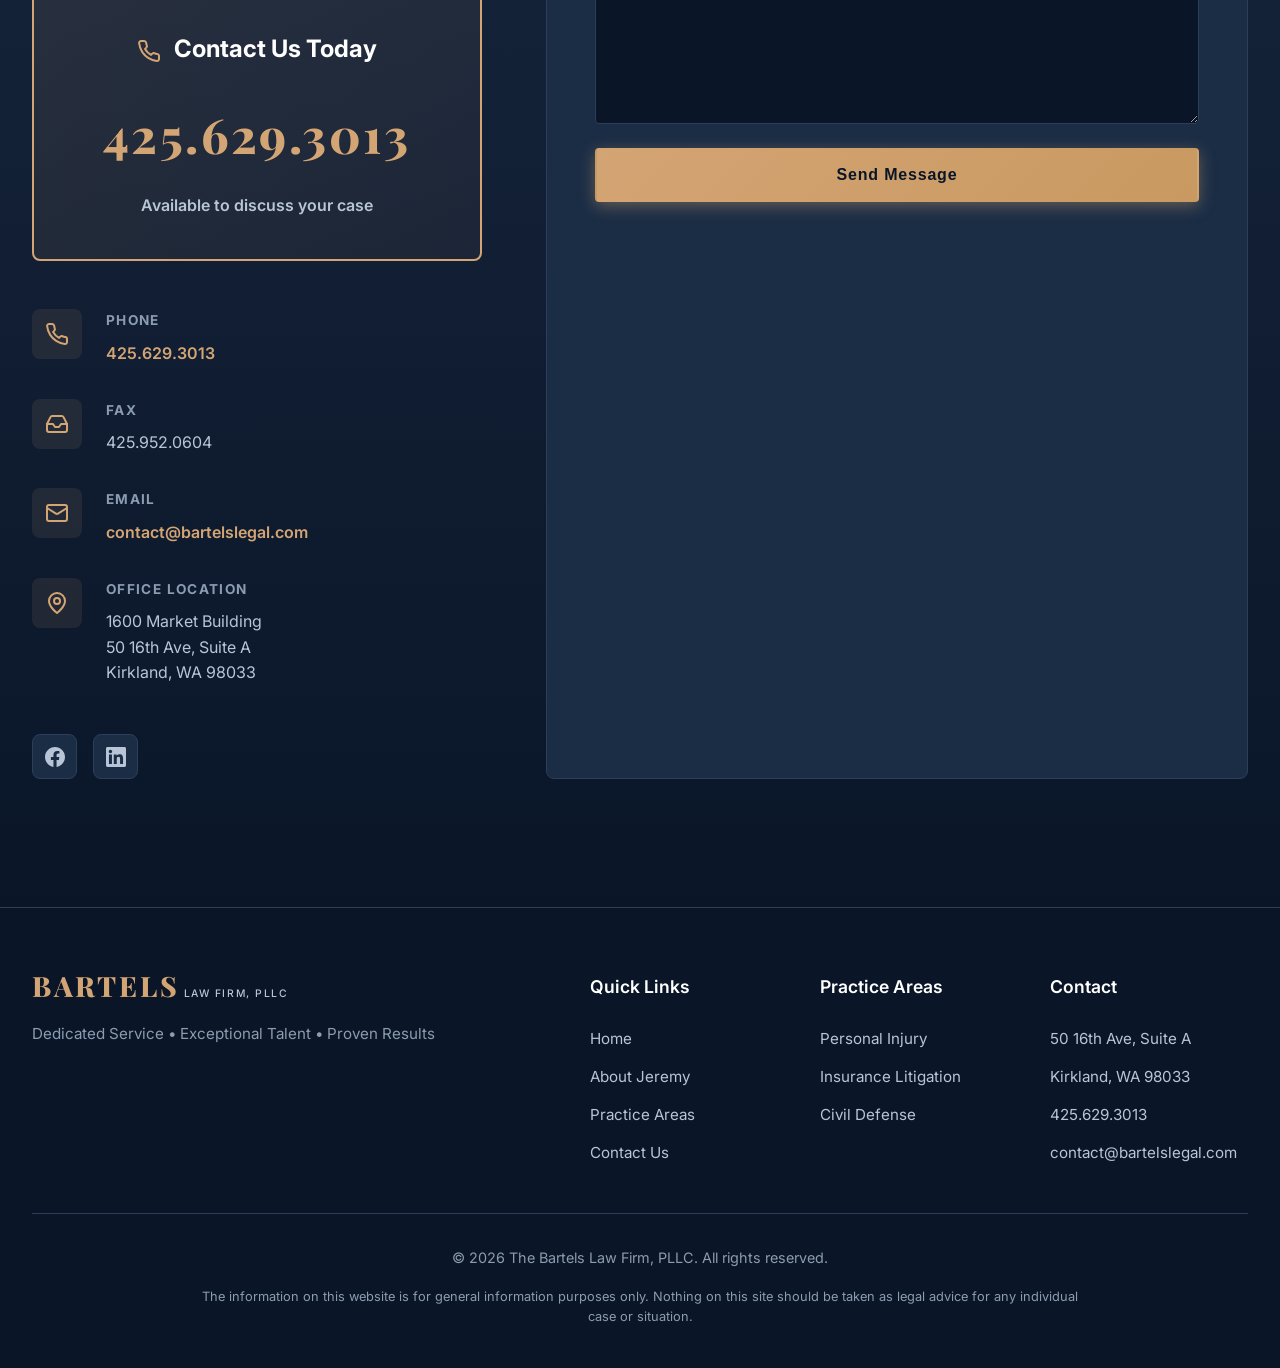
==== commit fde18766: "Fix trust stats display and improve Bartels Advantage section clarity FIXES: - Trust stats now displ" ====
--- a/index.html
+++ b/index.html
@@ -173,7 +173,11 @@
                         </svg>
                     </div>
                     <h3>Partner-Level Work on Every Case</h3>
-                    <p class="advantage-text"><span class="disadvantage">Large firms assign junior associates.</span> <span class="advantage-highlight">Jeremy personally handles your case from start to finish—17+ years of experience on every strategy, brief, and court appearance.</span></p>
+                    <p class="advantage-text">
+                        <span class="disadvantage">Large firms: Junior associates assigned to your case.</span>
+                        <br><br>
+                        <span class="advantage-highlight">Bartels Law: Jeremy personally handles your case from start to finish—17+ years of experience on every strategy, brief, and court appearance.</span>
+                    </p>
                 </div>
 
                 <div class="advantage-card">
@@ -184,7 +188,11 @@
                         </svg>
                     </div>
                     <h3>Superior Value Without Compromise</h3>
-                    <p class="advantage-text"><span class="disadvantage">Big firm overhead = premium rates.</span> <span class="advantage-highlight">Same sophisticated legal strategies without paying for unnecessary infrastructure.</span></p>
+                    <p class="advantage-text">
+                        <span class="disadvantage">Large firms: High overhead = premium billing rates.</span>
+                        <br><br>
+                        <span class="advantage-highlight">Bartels Law: Sophisticated legal strategies without paying for unnecessary infrastructure.</span>
+                    </p>
                 </div>
 
                 <div class="advantage-card">
@@ -194,7 +202,11 @@
                         </svg>
                     </div>
                     <h3>Direct Access to Your Attorney</h3>
-                    <p class="advantage-text"><span class="disadvantage">Layers of staff and gatekeepers.</span> <span class="advantage-highlight">Direct communication, quick responses, no bureaucracy.</span></p>
+                    <p class="advantage-text">
+                        <span class="disadvantage">Large firms: Layers of staff and gatekeepers.</span>
+                        <br><br>
+                        <span class="advantage-highlight">Bartels Law: Direct communication, quick responses, no bureaucracy.</span>
+                    </p>
                 </div>
 
                 <div class="advantage-card">
@@ -205,7 +217,11 @@
                         </svg>
                     </div>
                     <h3>Undefeated Trial Record</h3>
-                    <p class="advantage-text"><span class="disadvantage">Many large firm attorneys settle to avoid trial.</span> <span class="advantage-highlight">98% conviction rate + 100% perfect jury trial record from the AG's Office.</span></p>
+                    <p class="advantage-text">
+                        <span class="disadvantage">Large firms: Many attorneys settle to avoid trial.</span>
+                        <br><br>
+                        <span class="advantage-highlight">Bartels Law: 98% conviction rate + 100% perfect jury trial record from the AG's Office.</span>
+                    </p>
                 </div>
 
                 <div class="advantage-card">
@@ -217,7 +233,11 @@
                         </svg>
                     </div>
                     <h3>Customized Strategy, Not Templates</h3>
-                    <p class="advantage-text"><span class="disadvantage">Cookie-cutter approaches.</span> <span class="advantage-highlight">Individualized analysis and tailored strategy drawing on diverse prosecution and civil litigation experience.</span></p>
+                    <p class="advantage-text">
+                        <span class="disadvantage">Large firms: Cookie-cutter approaches.</span>
+                        <br><br>
+                        <span class="advantage-highlight">Bartels Law: Individualized analysis and tailored strategy drawing on diverse prosecution and civil litigation experience.</span>
+                    </p>
                 </div>
             </div>
 
@@ -233,15 +253,15 @@
         <div class="container">
             <div class="trust-stats">
                 <div class="trust-stat">
-                    <div class="trust-stat-number" data-target="17">0</div>
+                    <div class="trust-stat-number" data-target="17">17</div>
                     <div class="trust-stat-label">Years in Practice</div>
                 </div>
                 <div class="trust-stat">
-                    <div class="trust-stat-number" data-target="98">0</div>
+                    <div class="trust-stat-number" data-target="98">98</div>
                     <div class="trust-stat-label">Conviction Rate</div>
                 </div>
                 <div class="trust-stat">
-                    <div class="trust-stat-number" data-target="100">0</div>
+                    <div class="trust-stat-number" data-target="100">100</div>
                     <div class="trust-stat-label">Trial Win Rate (AG)</div>
                 </div>
                 <div class="trust-stat">
--- a/styles.css
+++ b/styles.css
@@ -683,13 +683,31 @@
 }
 
 .disadvantage {
-    color: rgba(255, 150, 150, 0.7);
+    display: block;
+    color: rgba(255, 150, 150, 0.8);
     font-style: italic;
+    font-weight: 400;
+    font-size: 0.95rem;
+}
+
+.disadvantage::before {
+    content: '× ';
+    font-style: normal;
+    font-weight: bold;
+    margin-right: 0.25rem;
 }
 
 .advantage-highlight {
+    display: block;
     color: var(--text-primary);
     font-weight: 500;
+}
+
+.advantage-highlight::before {
+    content: '✓ ';
+    color: var(--accent-gold);
+    font-weight: bold;
+    margin-right: 0.25rem;
 }
 
 .advantage-summary {
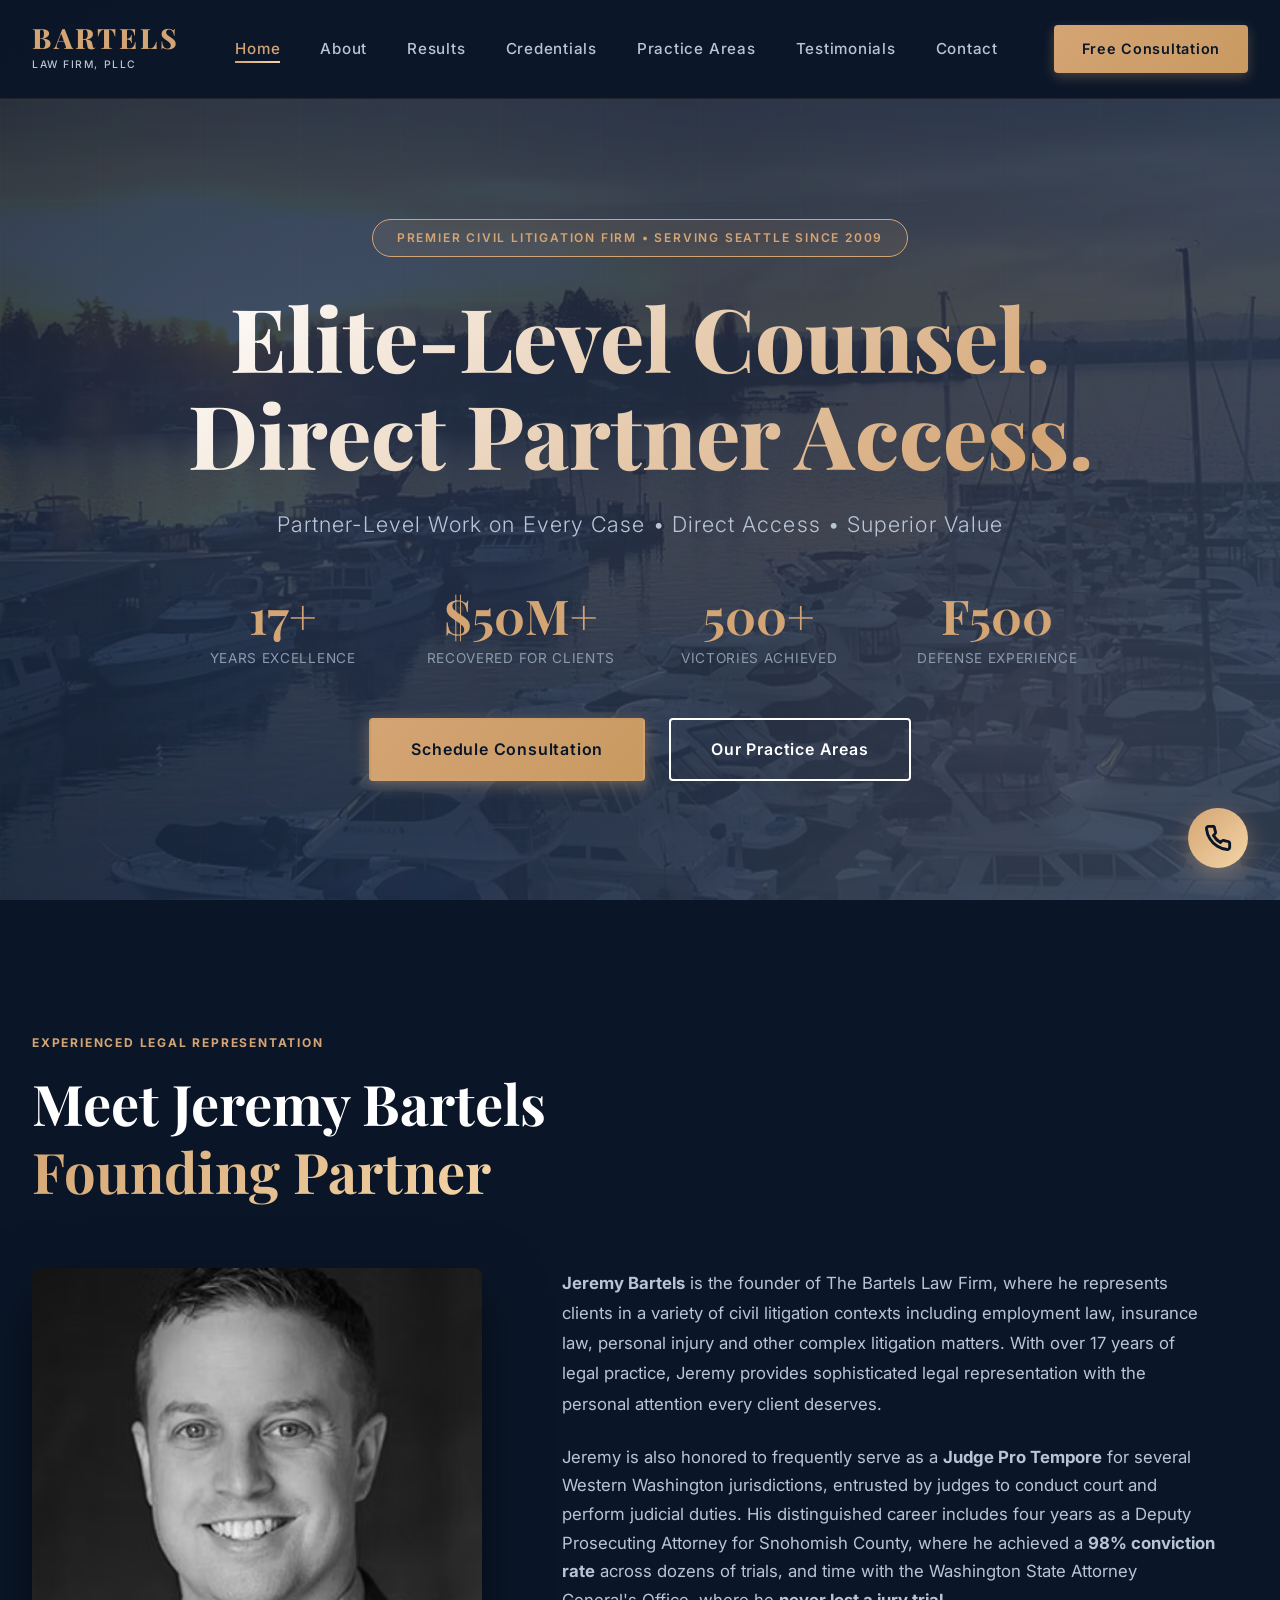
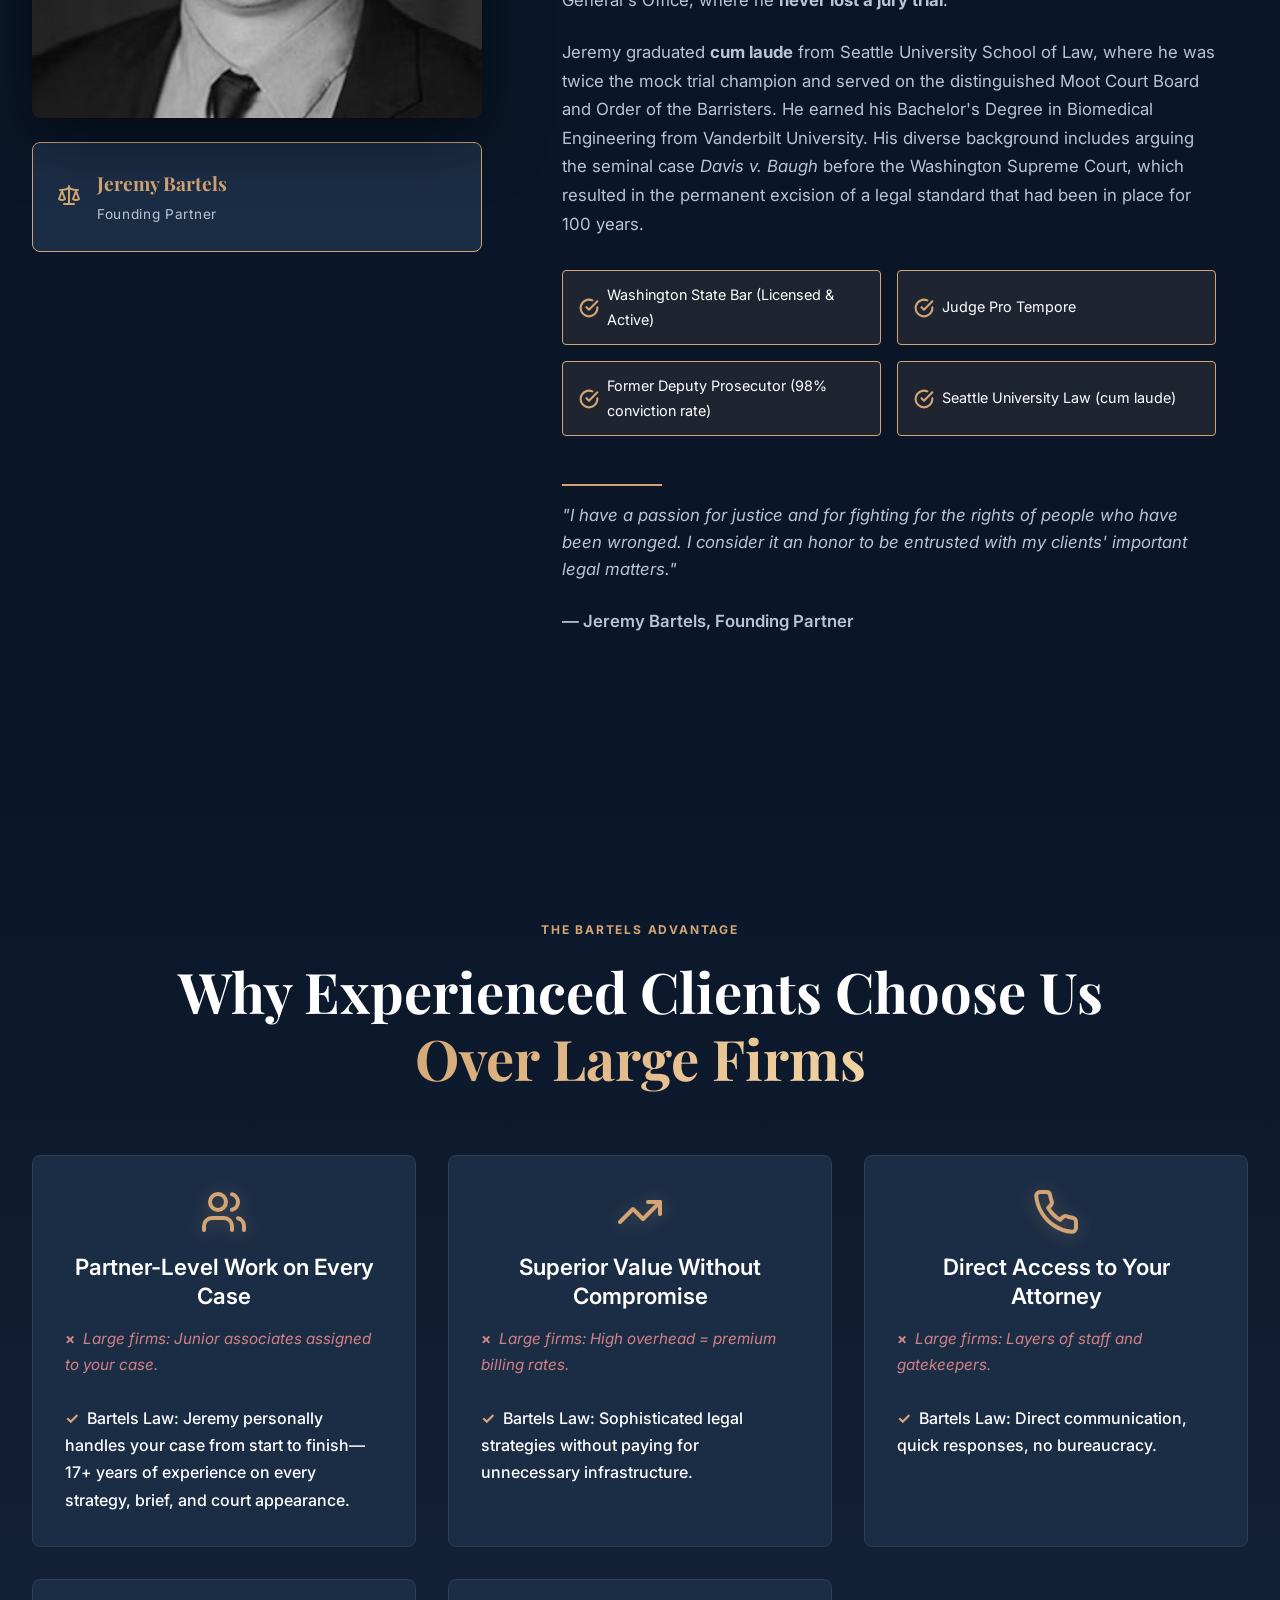
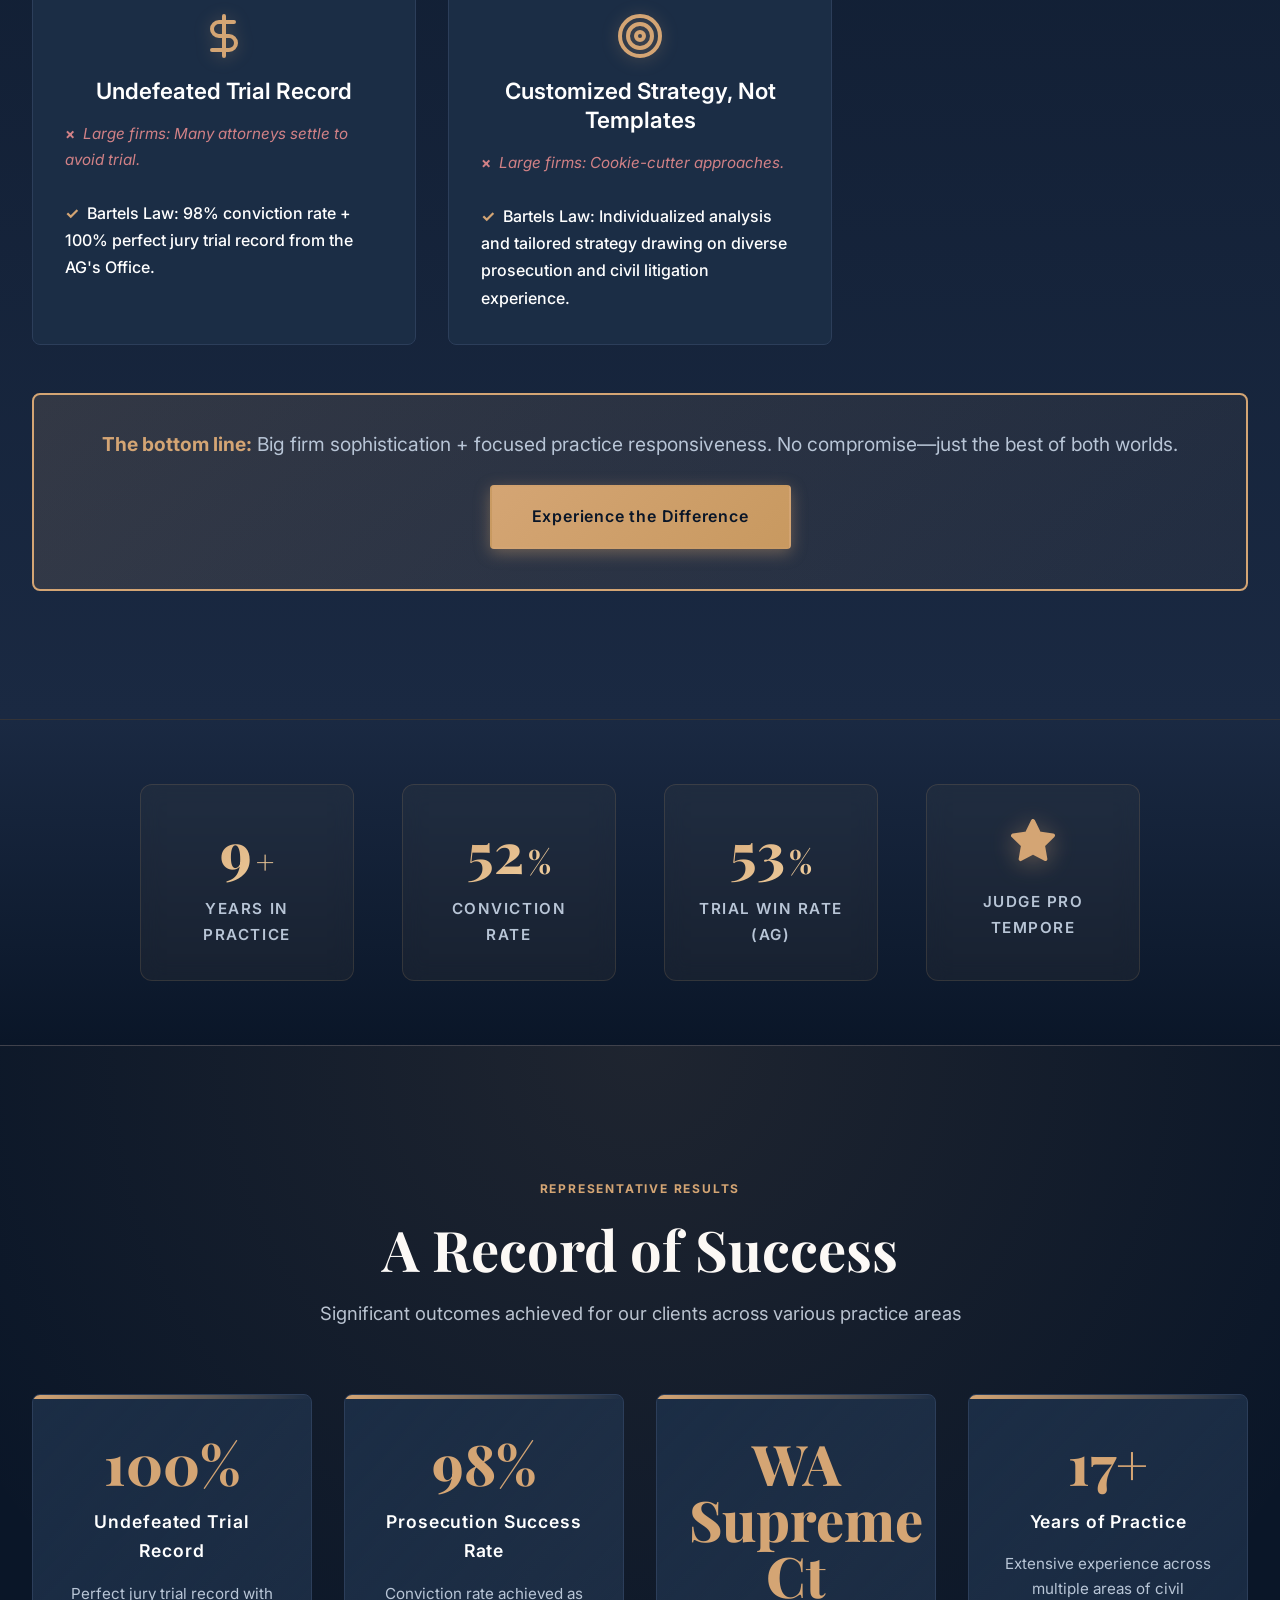
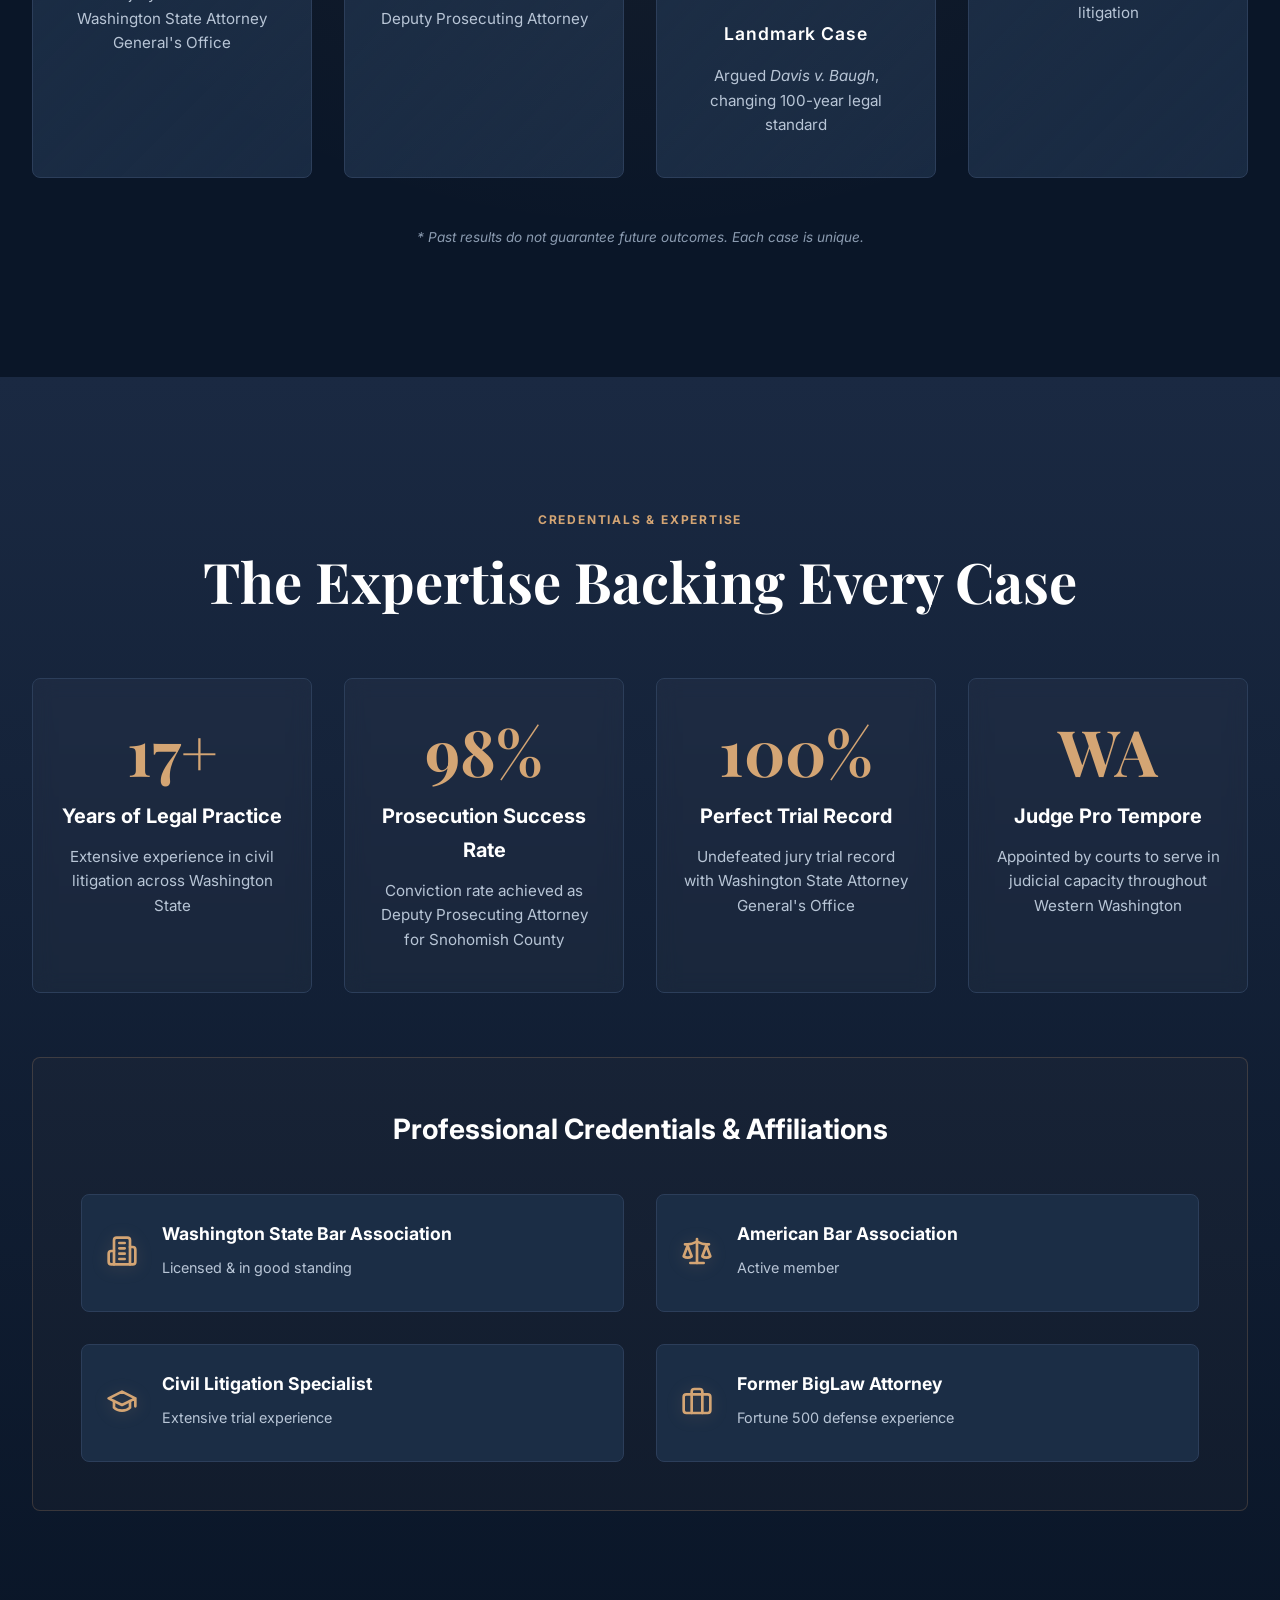
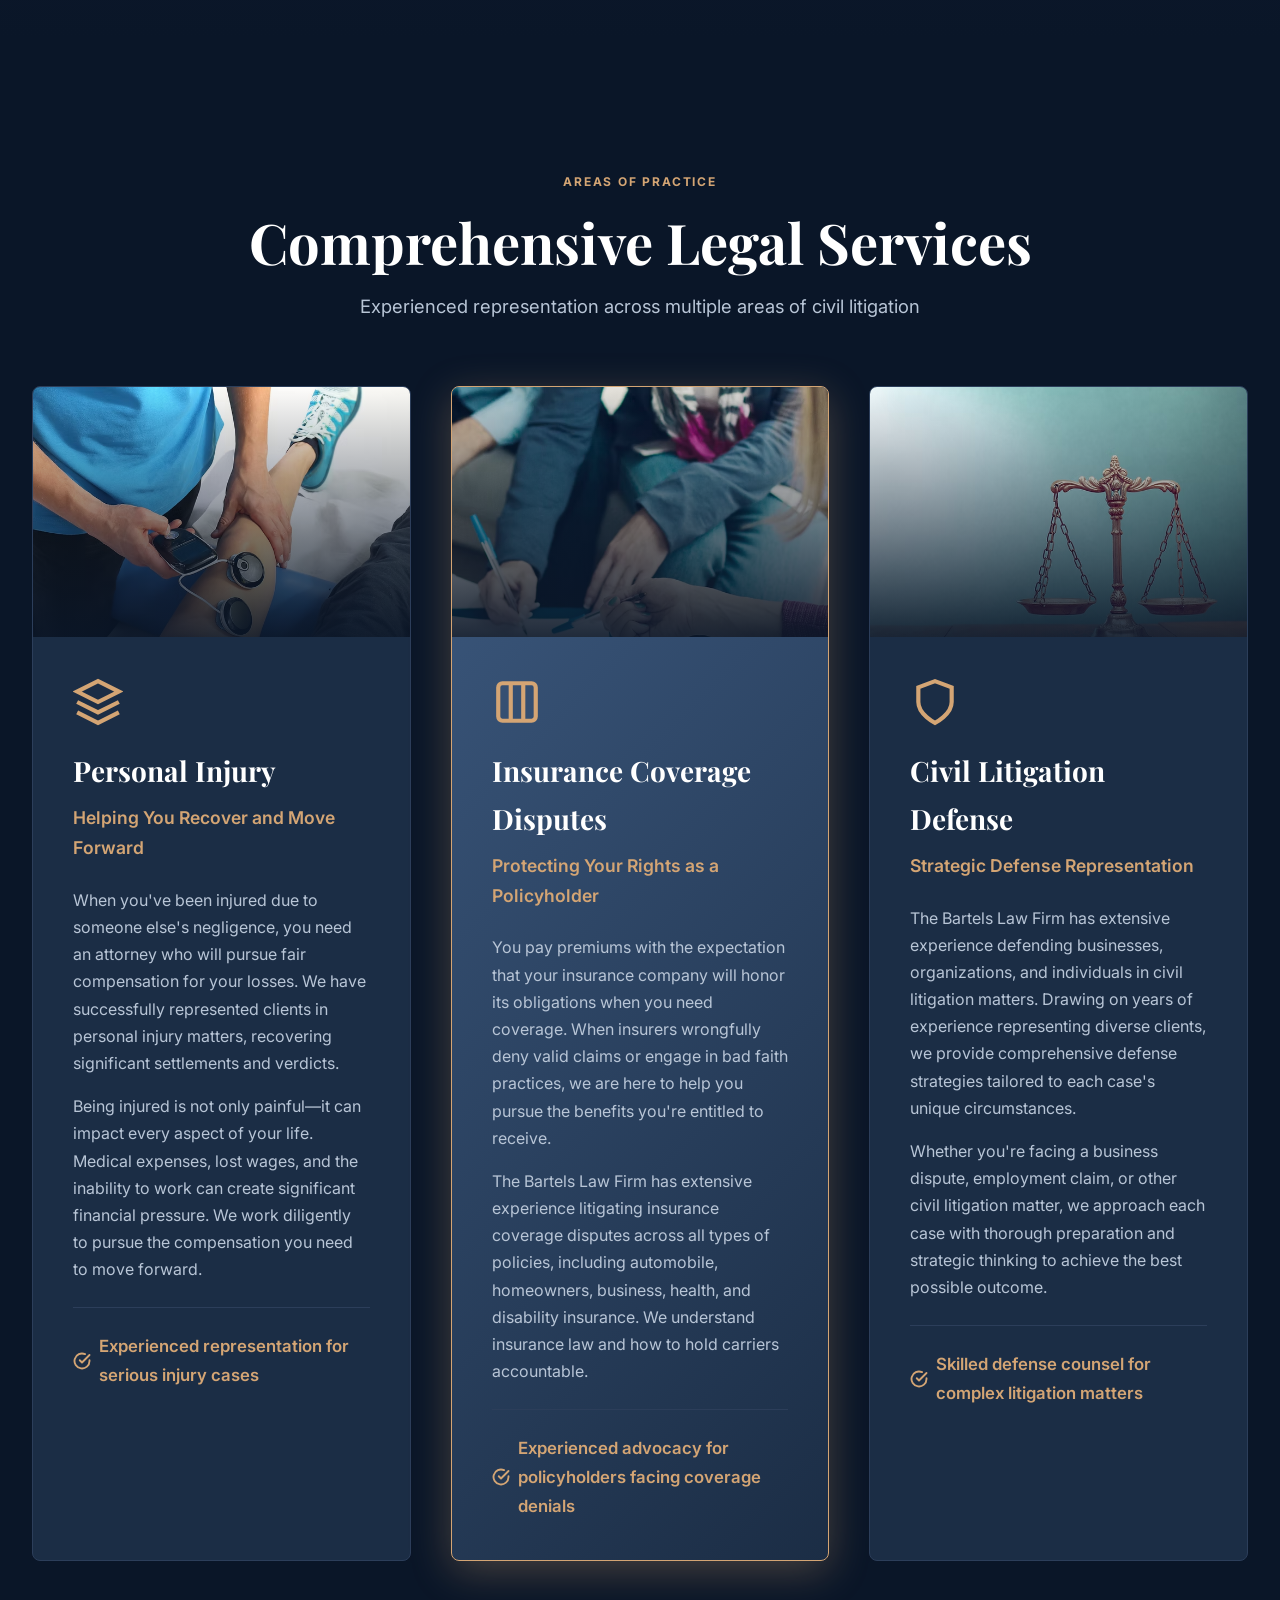
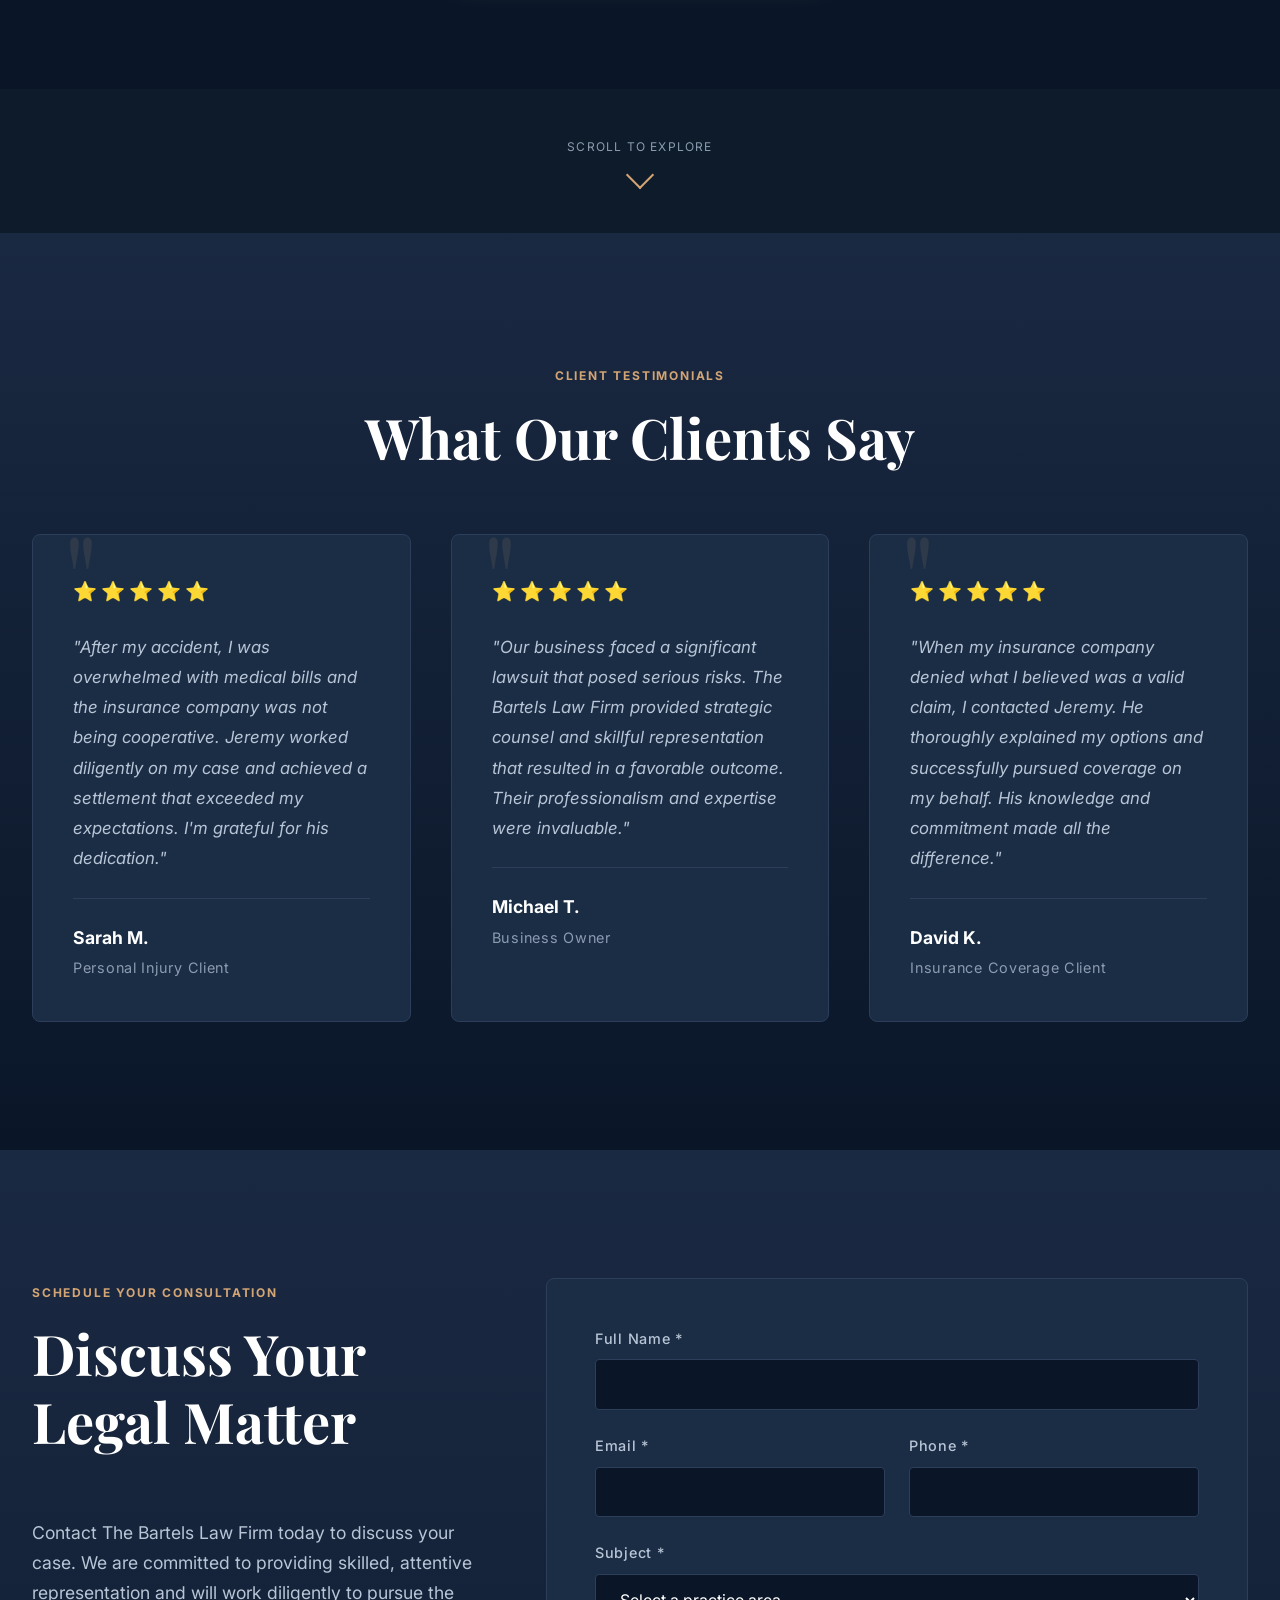
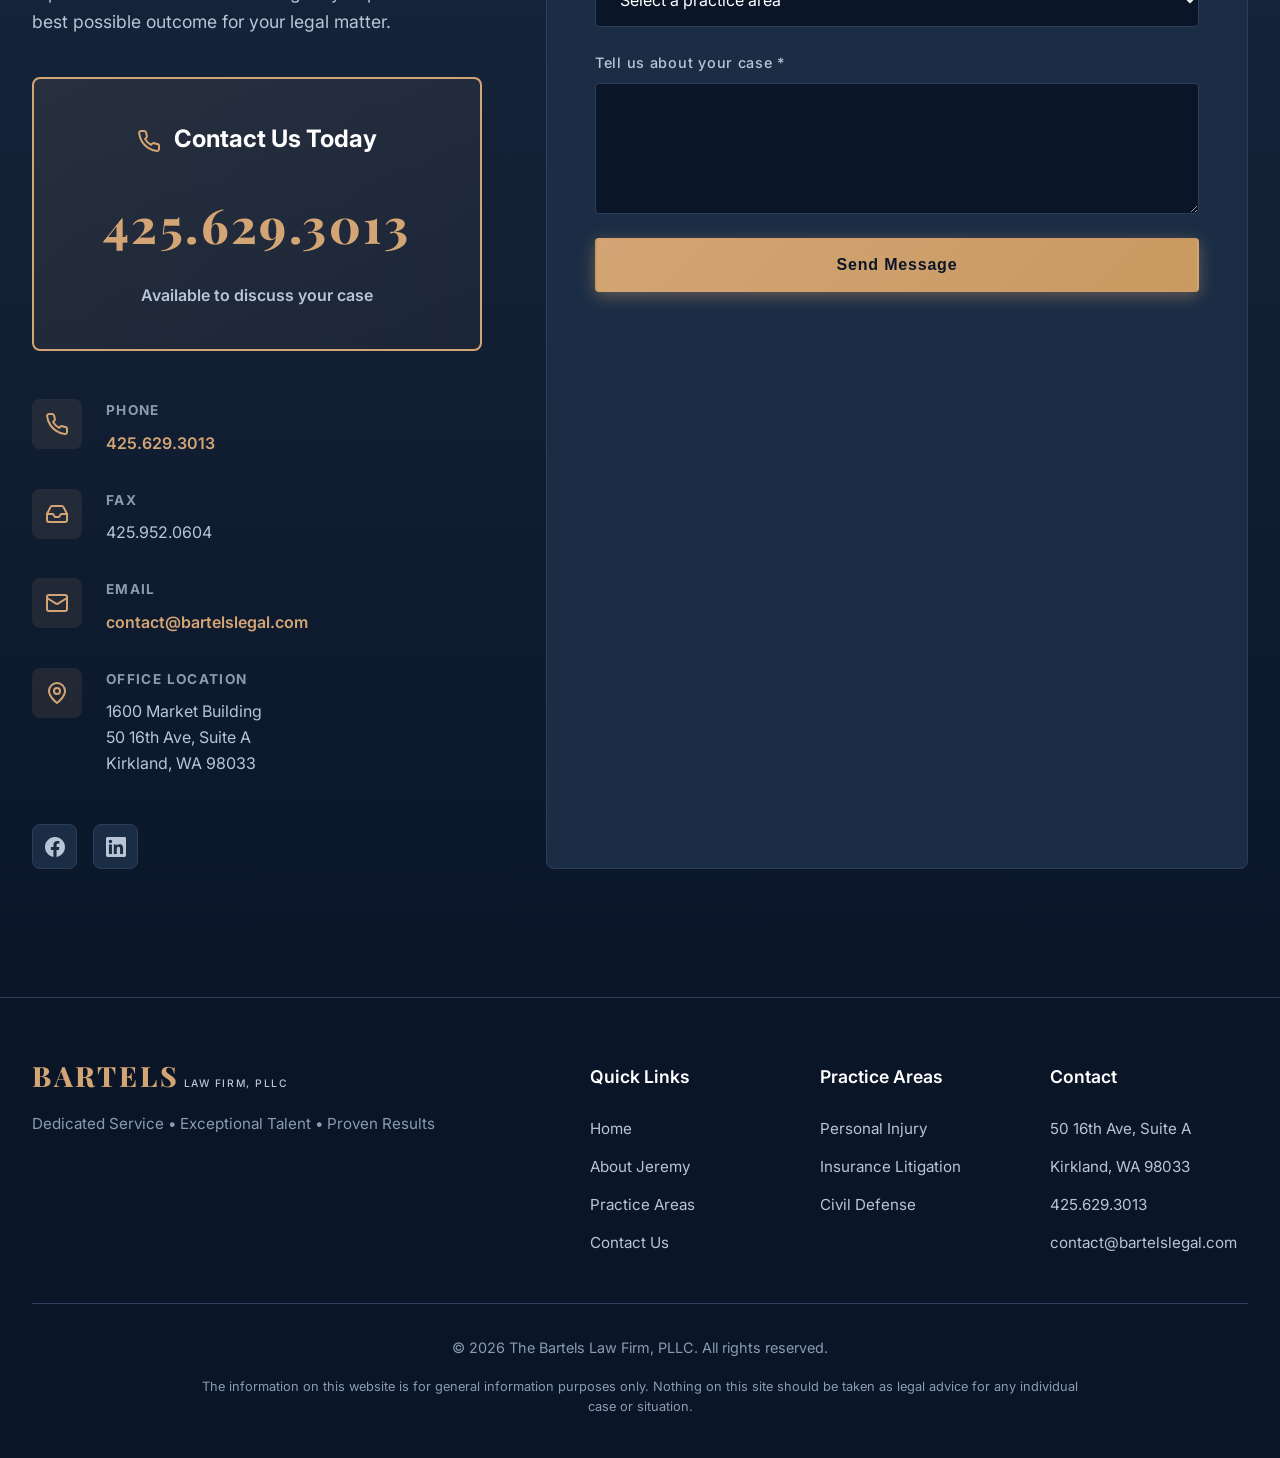
==== commit dccbcd7c: "Fix mobile layout issues and improve spacing MOBILE FIXES: - Increased hero padding-top from 80px to" ====
--- a/index.html
+++ b/index.html
@@ -69,10 +69,6 @@
                 <a href="#practice-areas" class="btn btn-secondary">Our Practice Areas</a>
             </div>
         </div>
-        <div class="scroll-indicator">
-            <span>Scroll to explore</span>
-            <div class="scroll-arrow"></div>
-        </div>
     </section>
 
     <!-- About Section -->
@@ -175,7 +171,7 @@
                     <h3>Partner-Level Work on Every Case</h3>
                     <p class="advantage-text">
                         <span class="disadvantage">Large firms: Junior associates assigned to your case.</span>
-                        <br><br>
+                        <br>
                         <span class="advantage-highlight">Bartels Law: Jeremy personally handles your case from start to finish—17+ years of experience on every strategy, brief, and court appearance.</span>
                     </p>
                 </div>
@@ -190,7 +186,7 @@
                     <h3>Superior Value Without Compromise</h3>
                     <p class="advantage-text">
                         <span class="disadvantage">Large firms: High overhead = premium billing rates.</span>
-                        <br><br>
+                        <br>
                         <span class="advantage-highlight">Bartels Law: Sophisticated legal strategies without paying for unnecessary infrastructure.</span>
                     </p>
                 </div>
@@ -204,7 +200,7 @@
                     <h3>Direct Access to Your Attorney</h3>
                     <p class="advantage-text">
                         <span class="disadvantage">Large firms: Layers of staff and gatekeepers.</span>
-                        <br><br>
+                        <br>
                         <span class="advantage-highlight">Bartels Law: Direct communication, quick responses, no bureaucracy.</span>
                     </p>
                 </div>
@@ -219,7 +215,7 @@
                     <h3>Undefeated Trial Record</h3>
                     <p class="advantage-text">
                         <span class="disadvantage">Large firms: Many attorneys settle to avoid trial.</span>
-                        <br><br>
+                        <br>
                         <span class="advantage-highlight">Bartels Law: 98% conviction rate + 100% perfect jury trial record from the AG's Office.</span>
                     </p>
                 </div>
@@ -235,7 +231,7 @@
                     <h3>Customized Strategy, Not Templates</h3>
                     <p class="advantage-text">
                         <span class="disadvantage">Large firms: Cookie-cutter approaches.</span>
-                        <br><br>
+                        <br>
                         <span class="advantage-highlight">Bartels Law: Individualized analysis and tailored strategy drawing on diverse prosecution and civil litigation experience.</span>
                     </p>
                 </div>
@@ -510,6 +506,12 @@
         </div>
     </section>
 
+    <!-- Scroll Indicator -->
+    <div class="scroll-indicator">
+        <span>Scroll to explore</span>
+        <div class="scroll-arrow"></div>
+    </div>
+
     <!-- Testimonials Section -->
     <section class="testimonials-section" id="testimonials">
         <div class="container">
--- a/styles.css
+++ b/styles.css
@@ -193,7 +193,7 @@
     justify-content: center;
     background: linear-gradient(135deg, var(--primary-dark) 0%, var(--primary-navy) 50%, var(--primary-blue) 100%);
     overflow: hidden;
-    padding-top: 80px;
+    padding-top: 100px;
 }
 
 .hero-image {
@@ -353,11 +353,8 @@
 }
 
 .scroll-indicator {
-    position: absolute;
-    bottom: 2rem;
-    left: 50%;
-    transform: translateX(-50%);
     text-align: center;
+    padding: 3rem 0;
     animation: fadeInUp 1s ease-out 1s both;
 }
 
@@ -366,7 +363,7 @@
     font-size: 0.75rem;
     color: var(--text-muted);
     letter-spacing: 0.1em;
-    margin-bottom: 0.5rem;
+    margin: 0 auto 0.5rem;
     text-transform: uppercase;
 }
 
